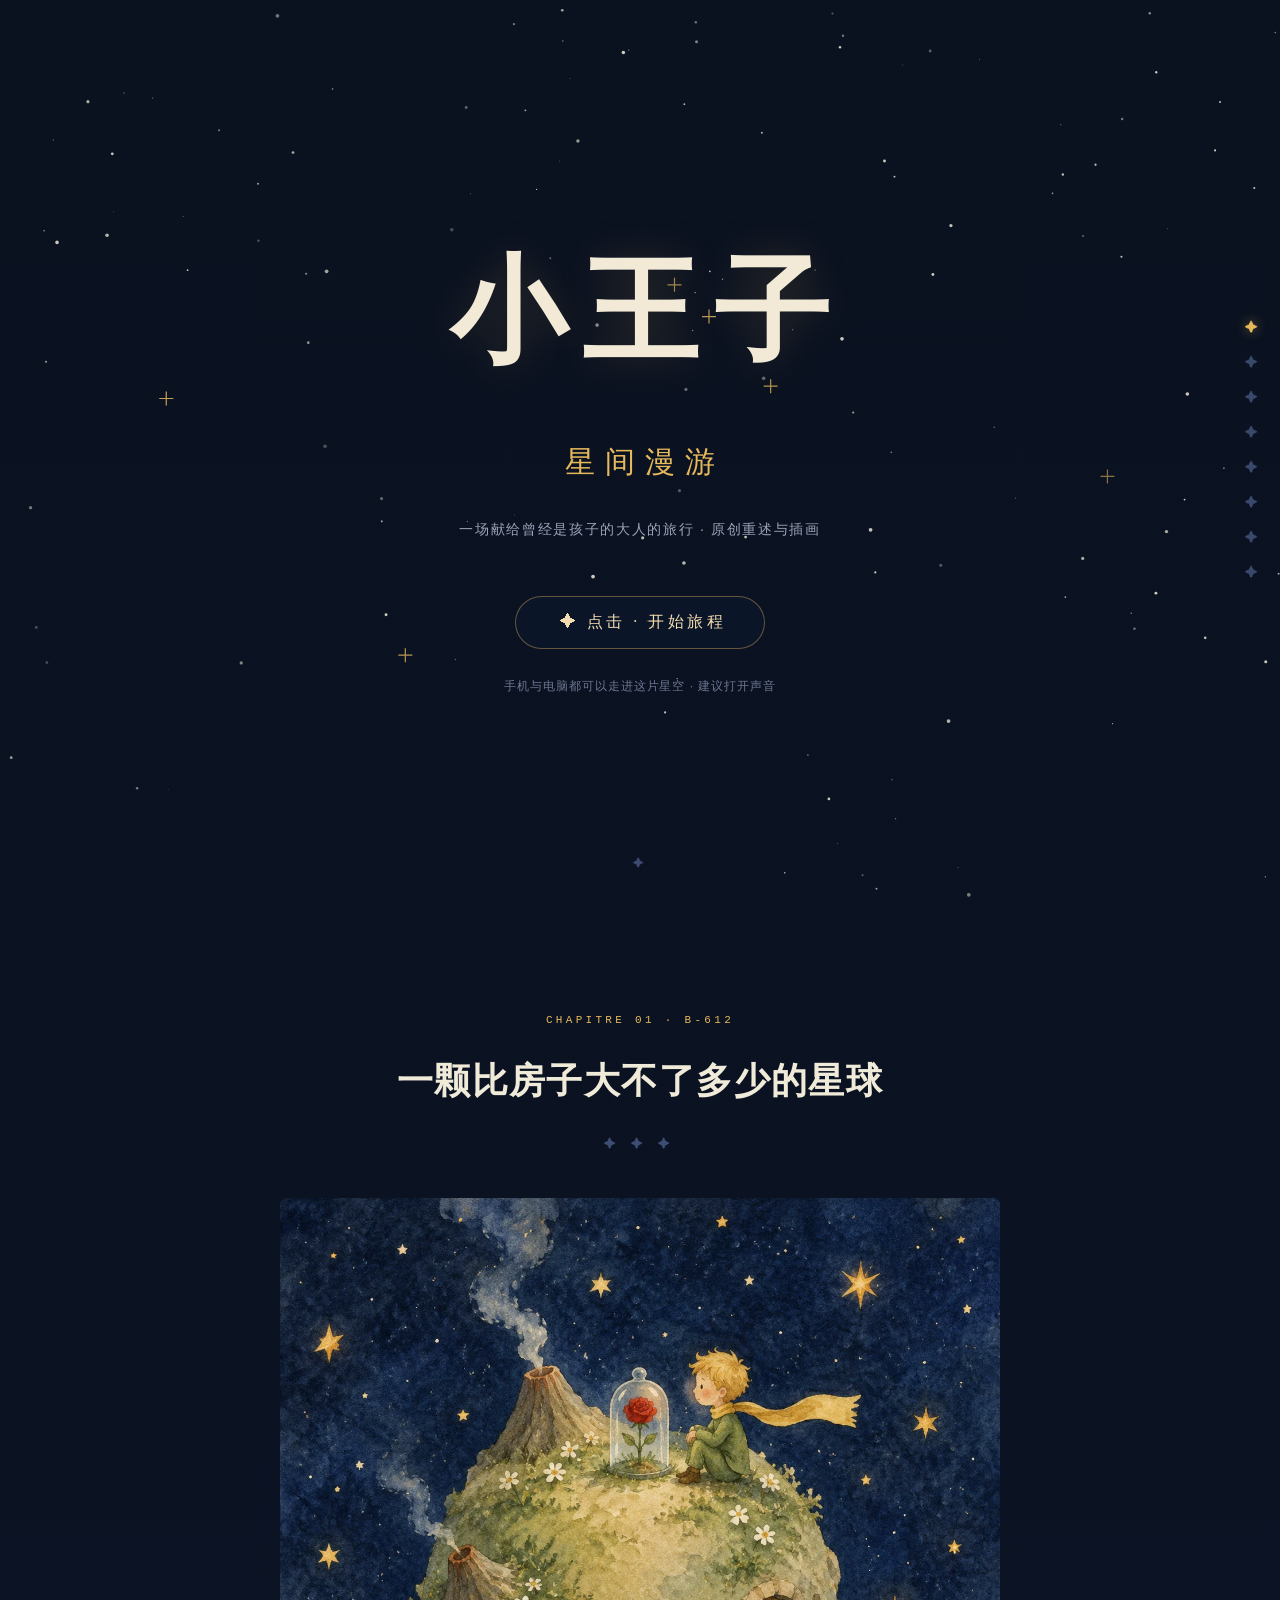
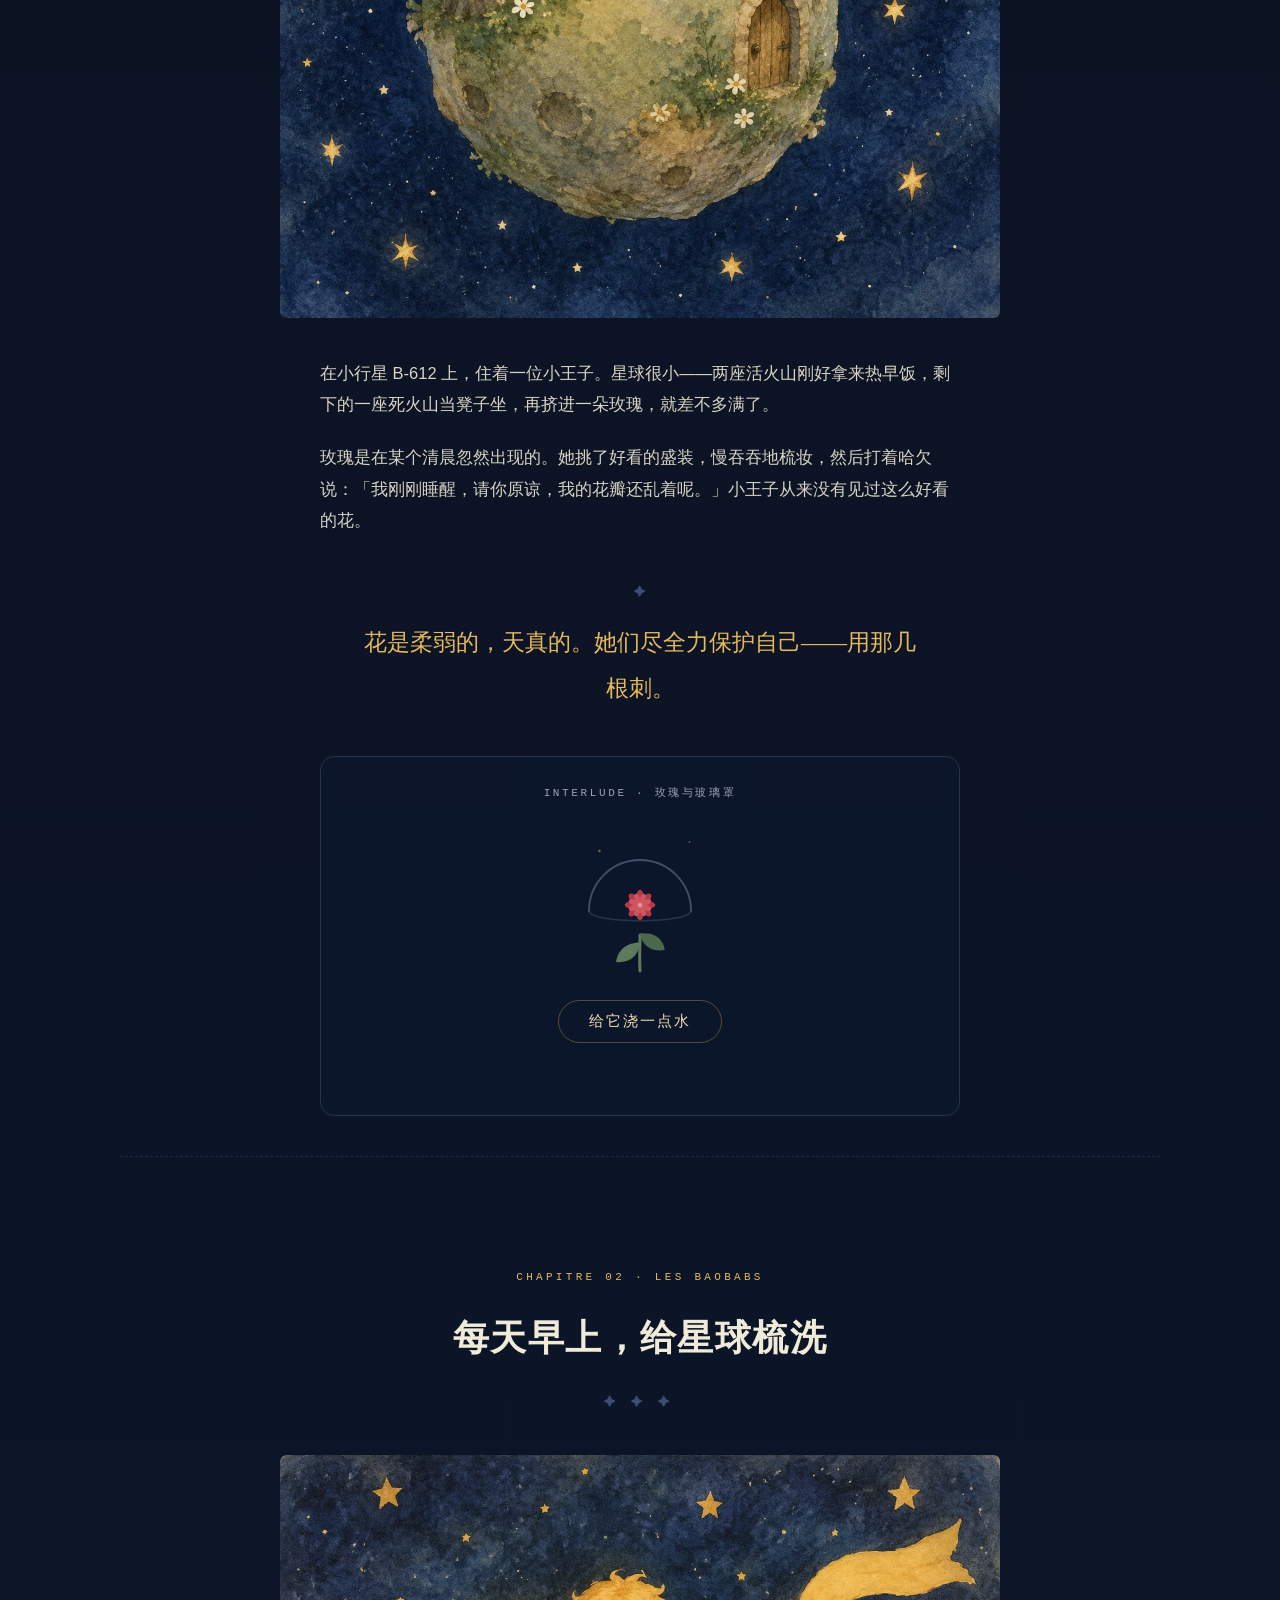
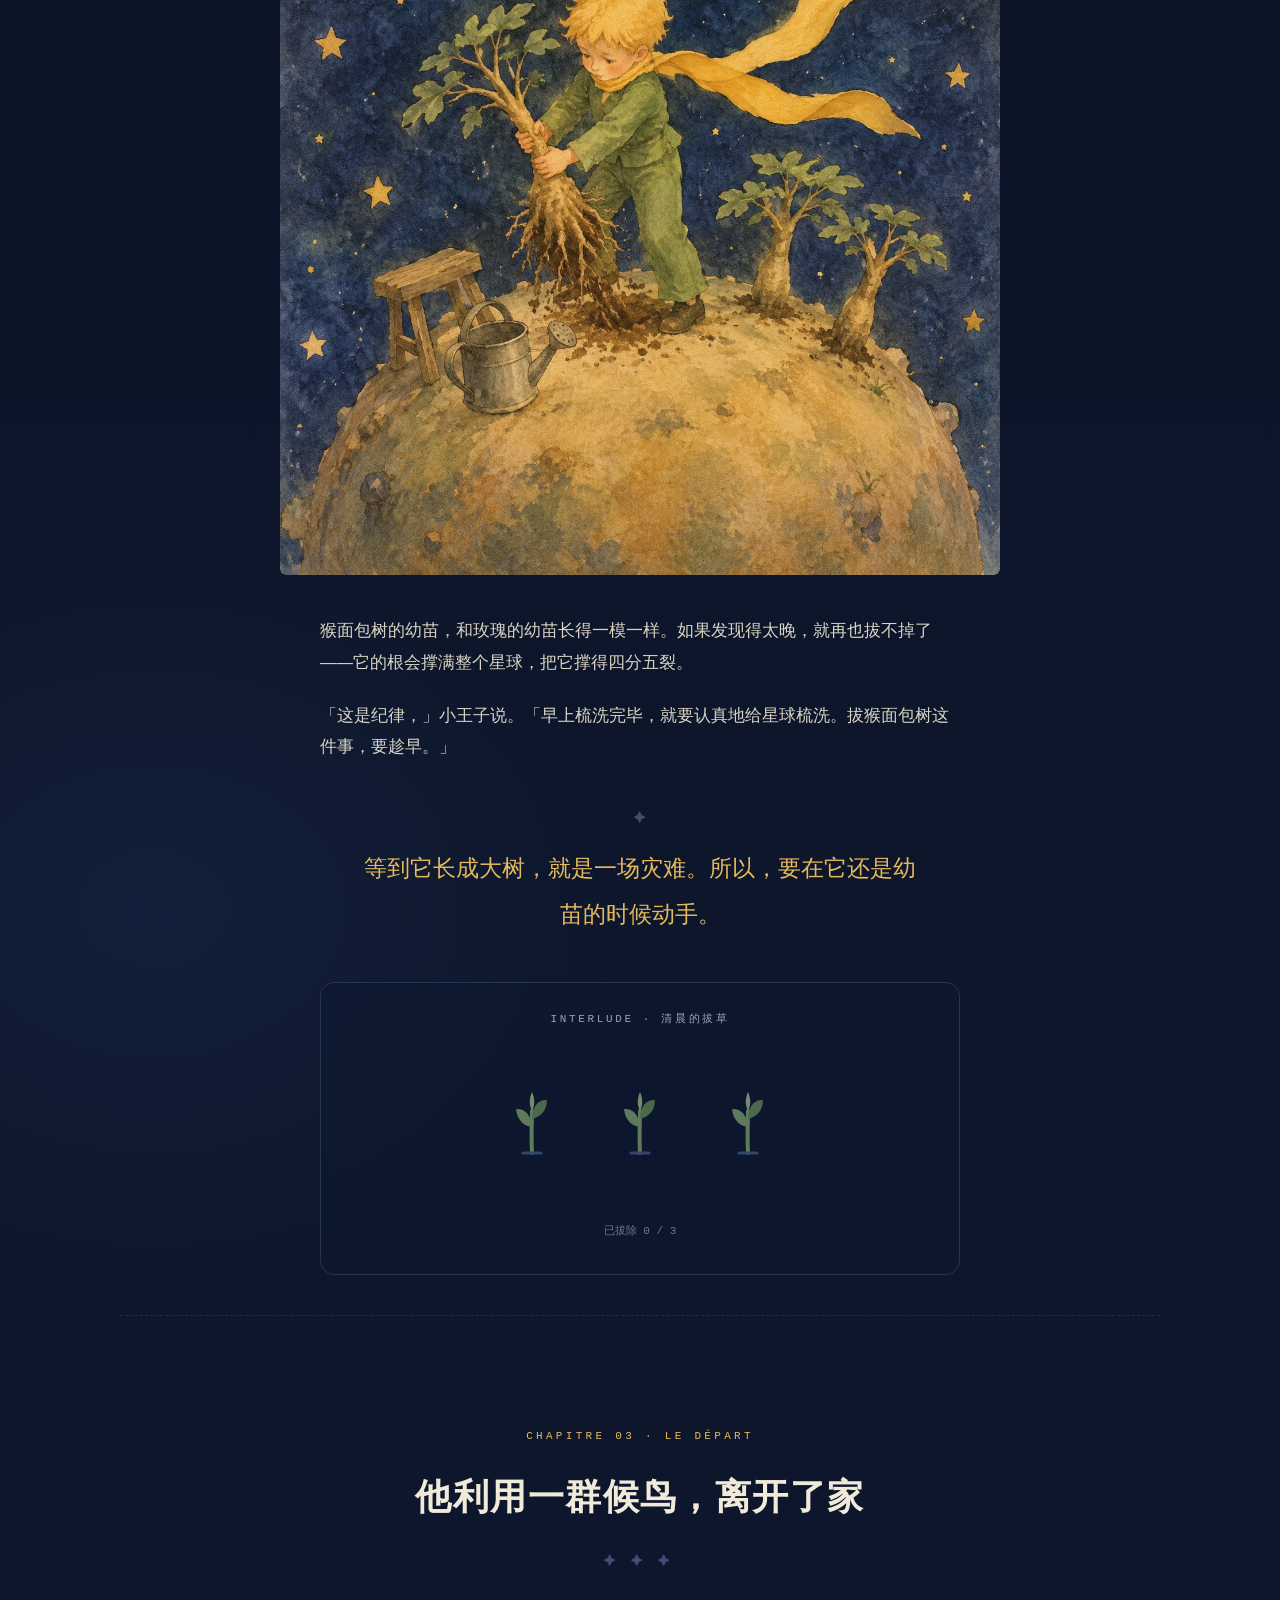
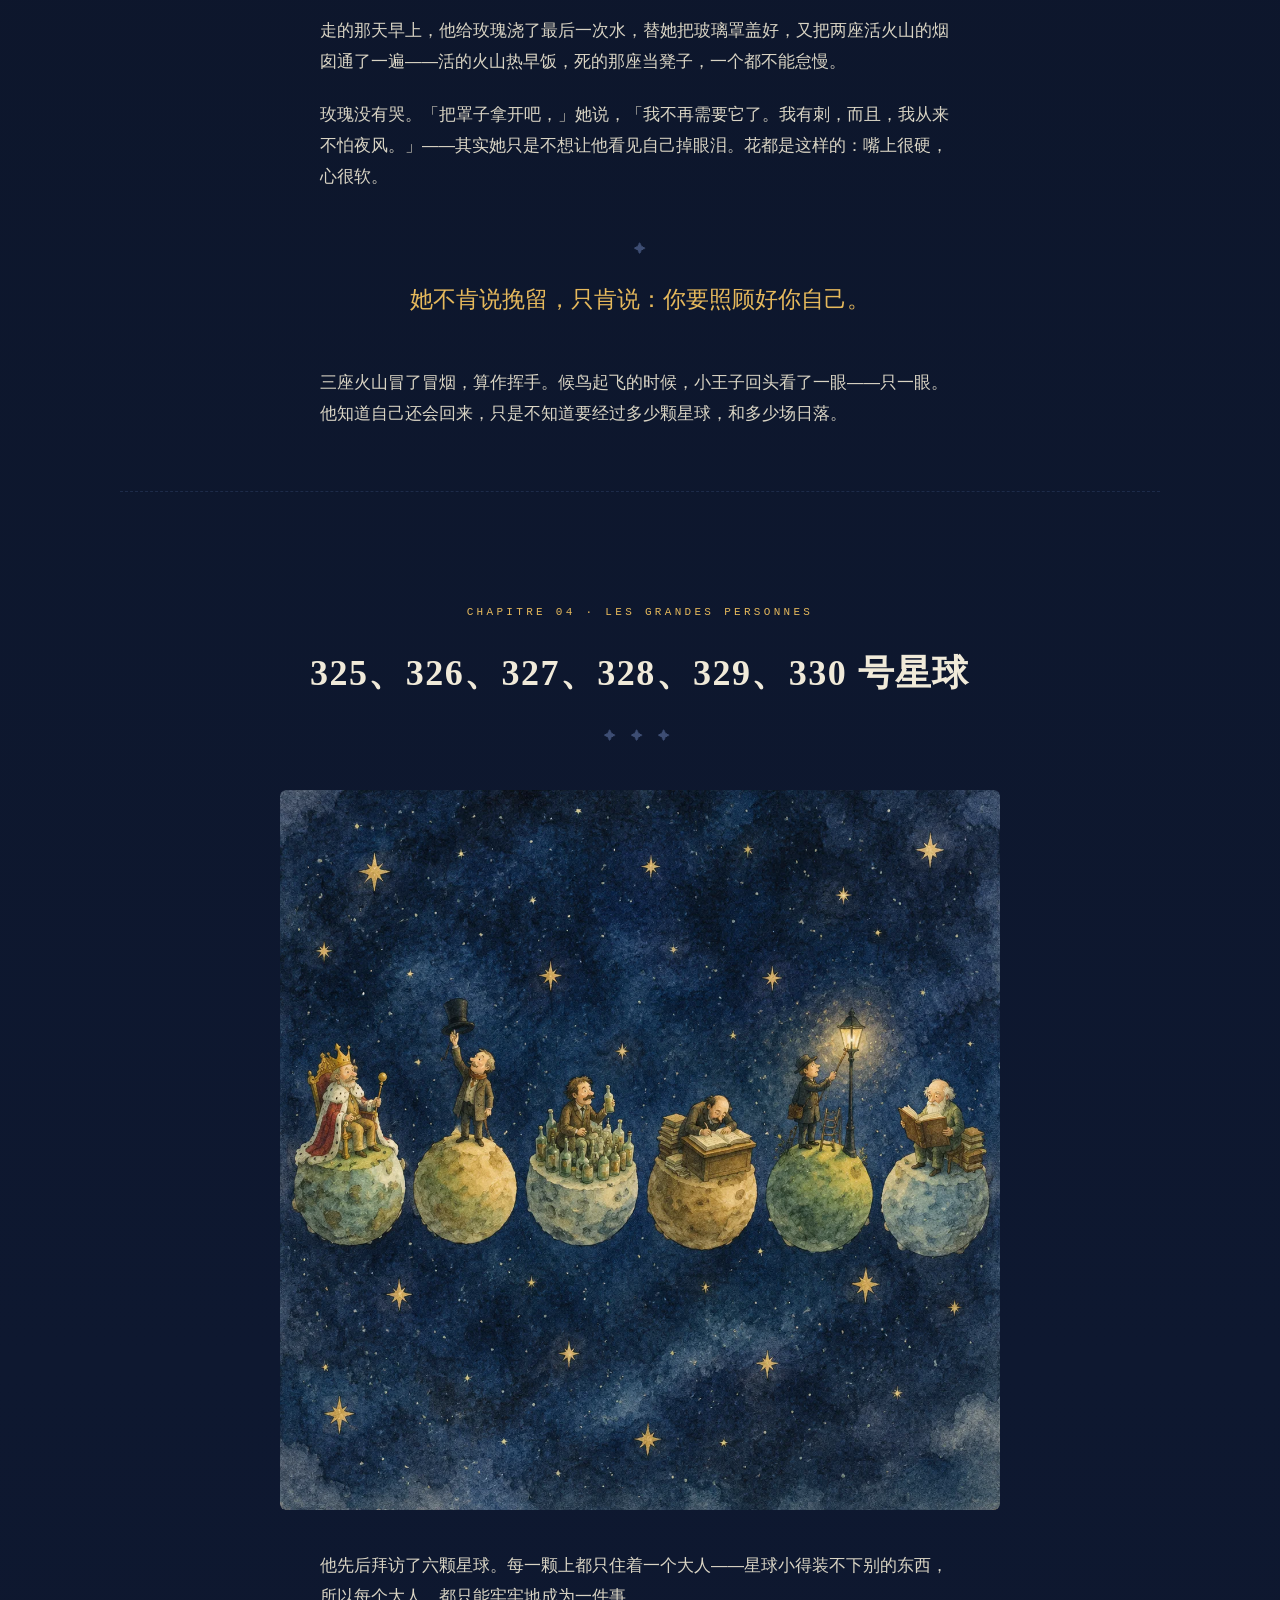
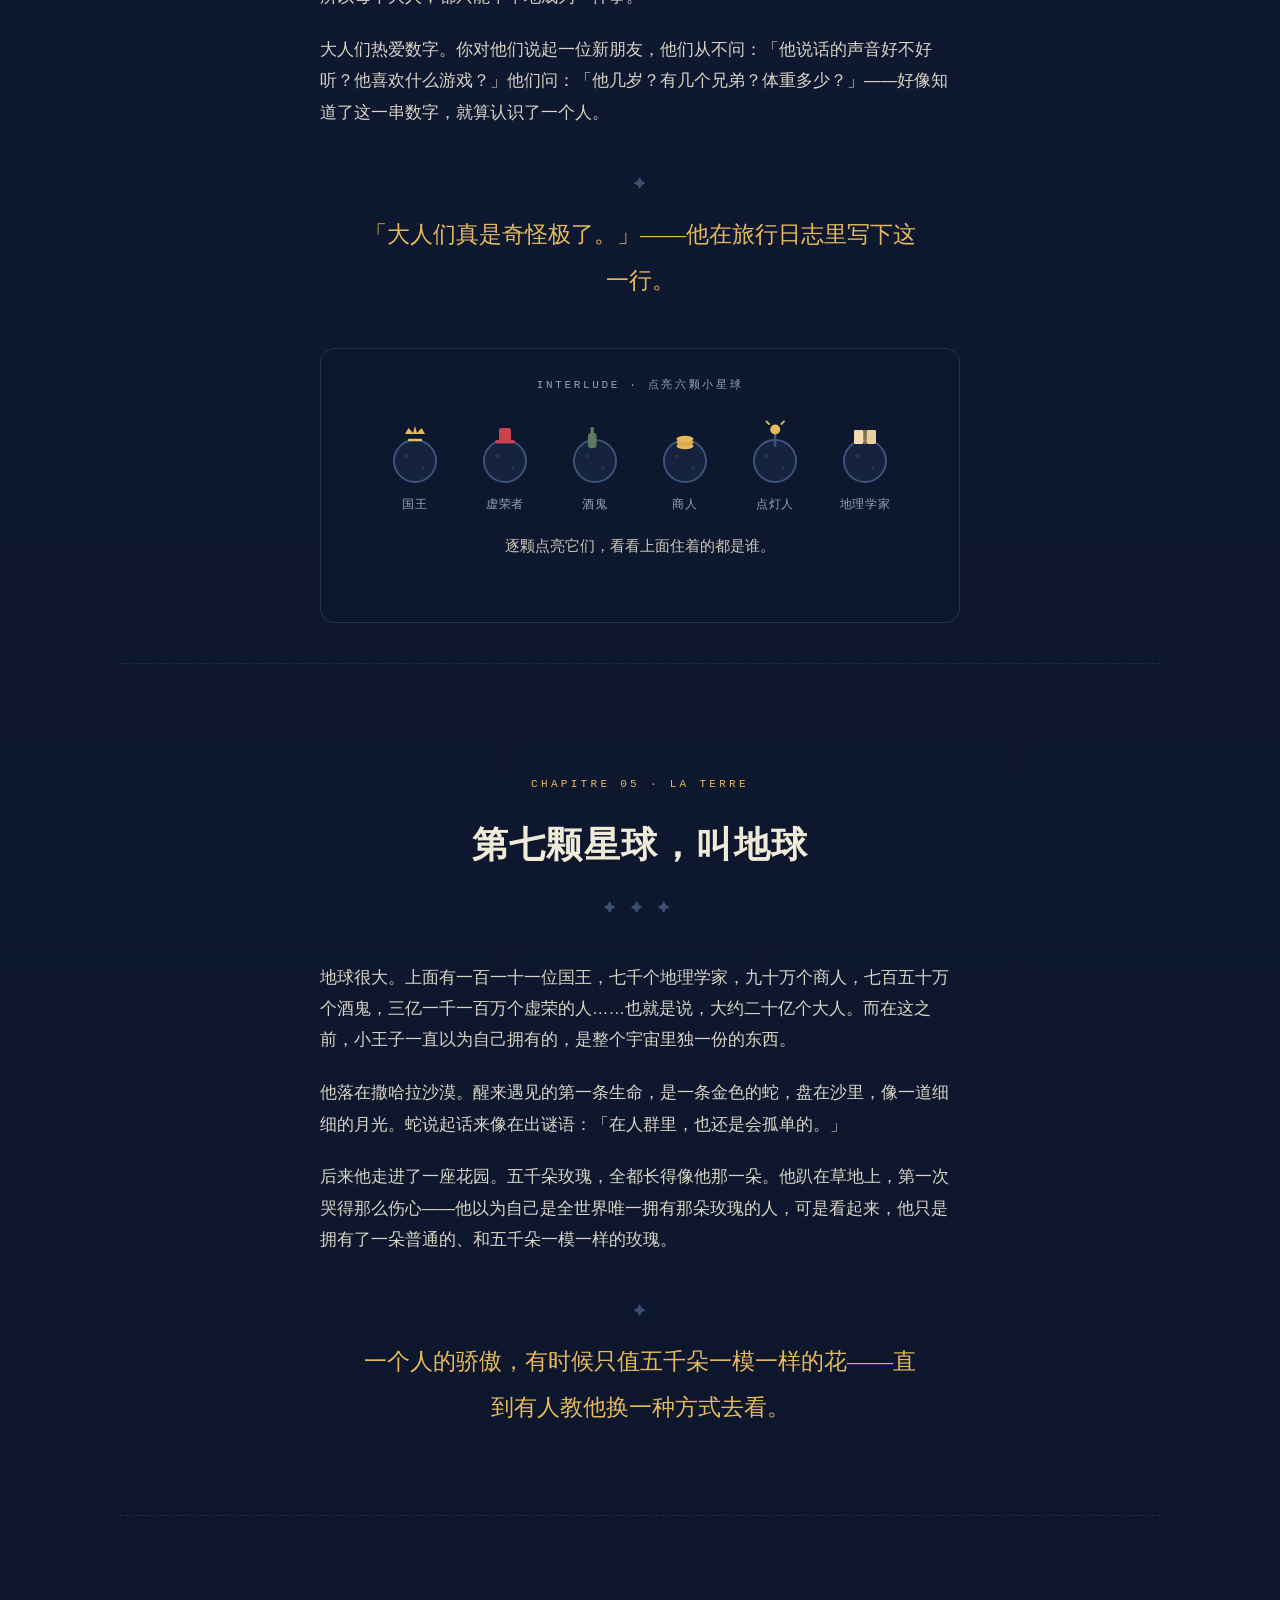
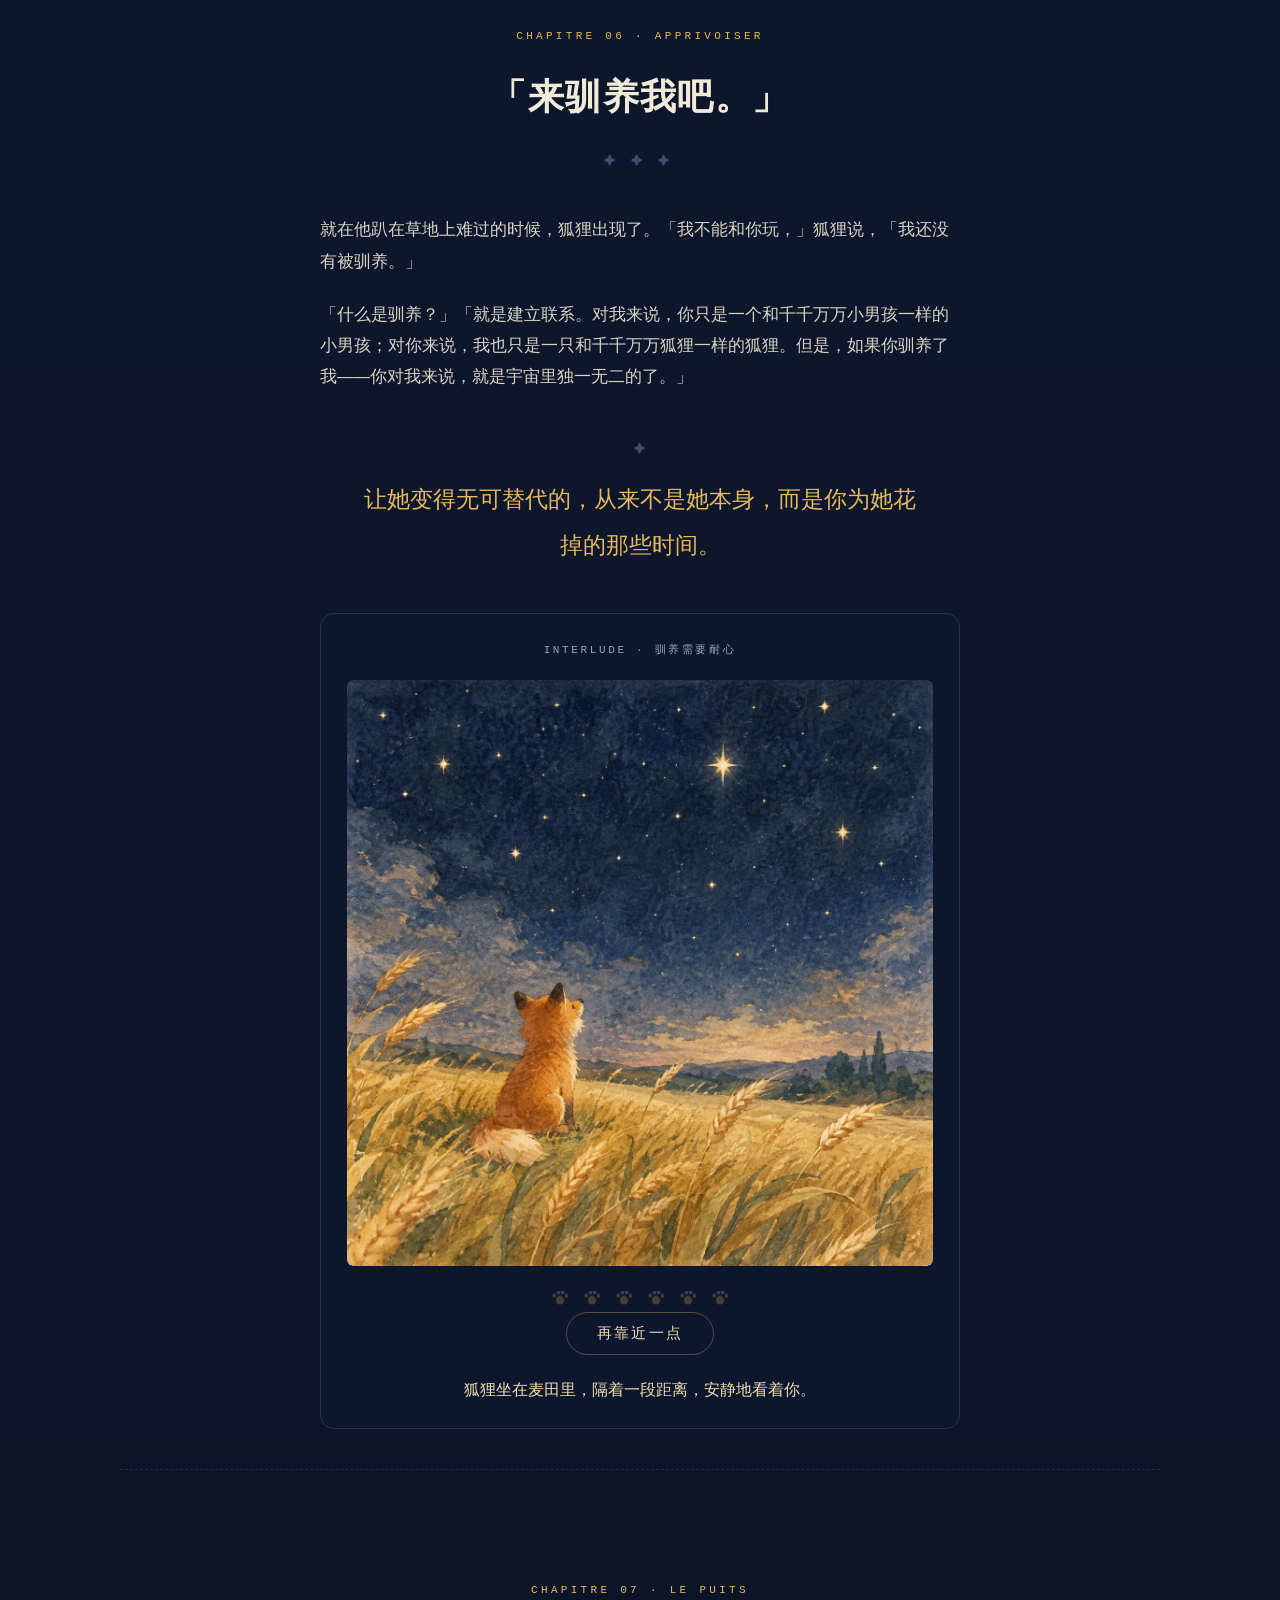
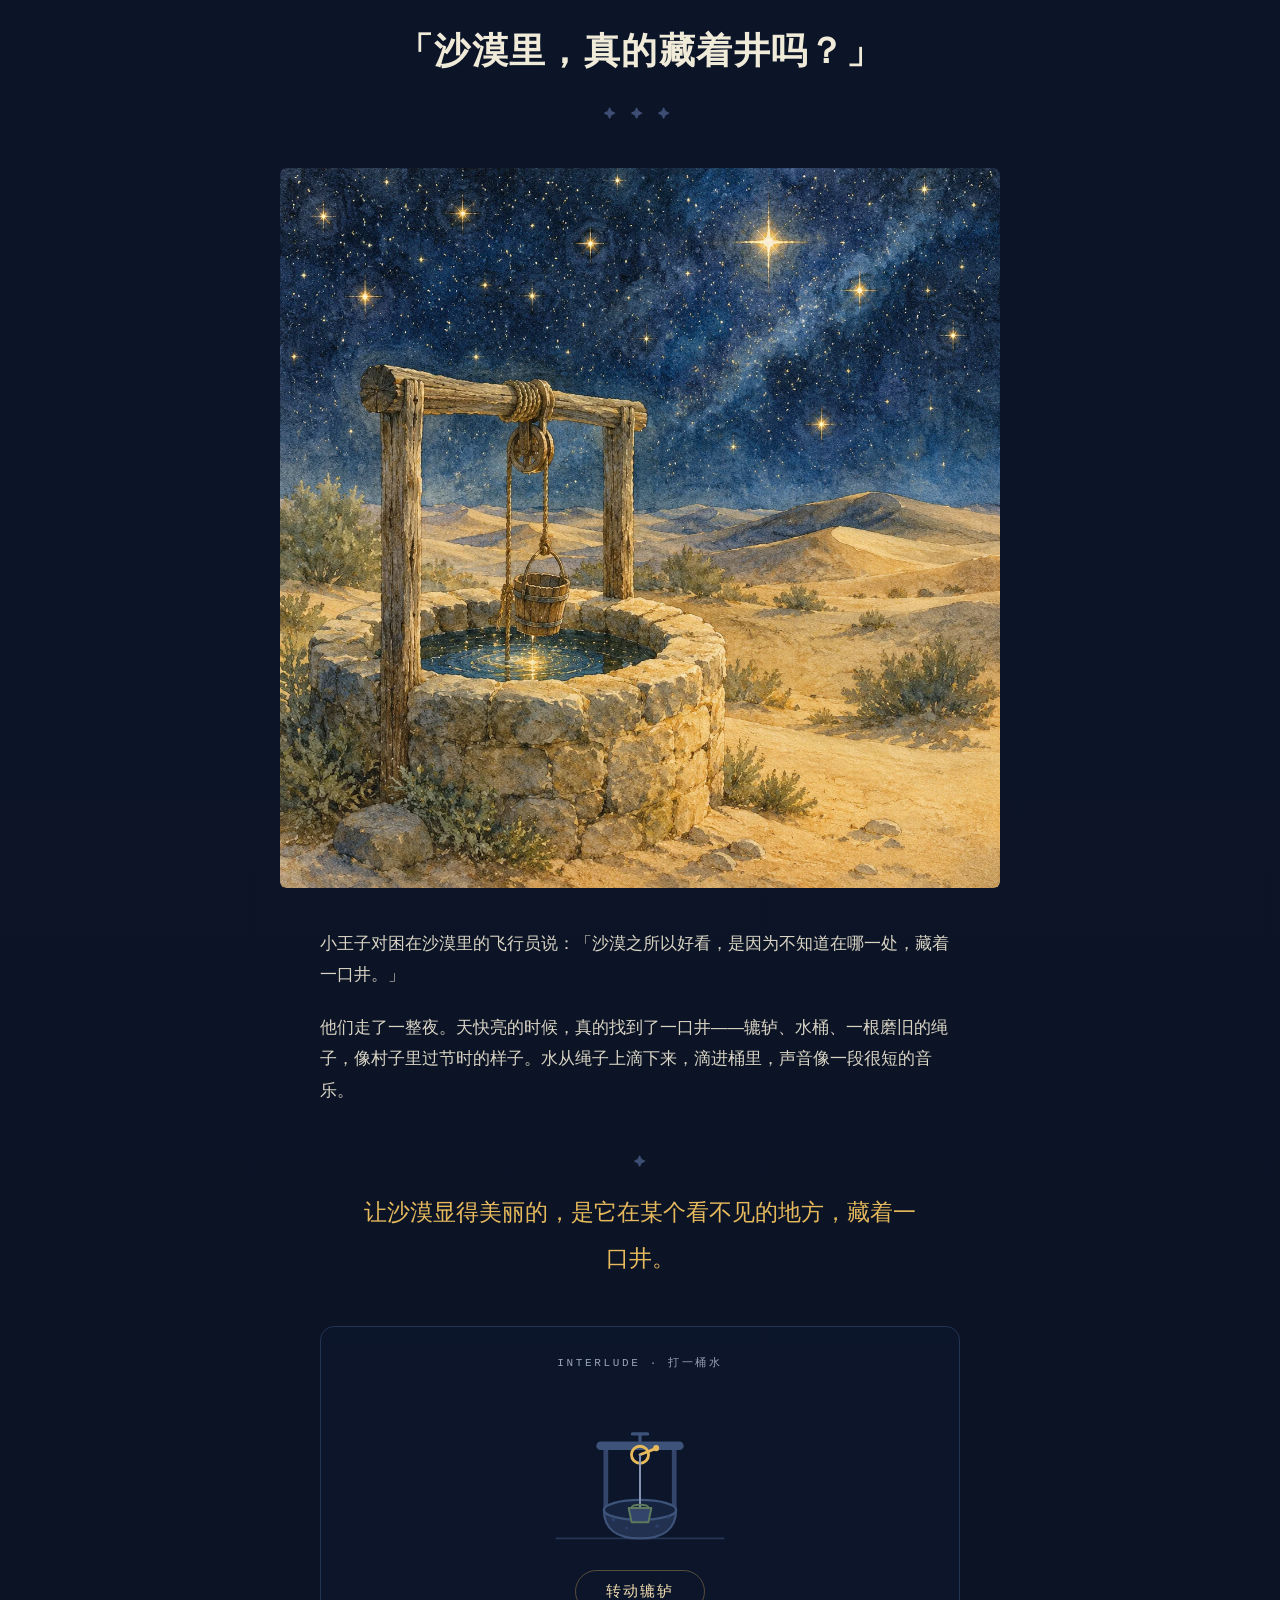
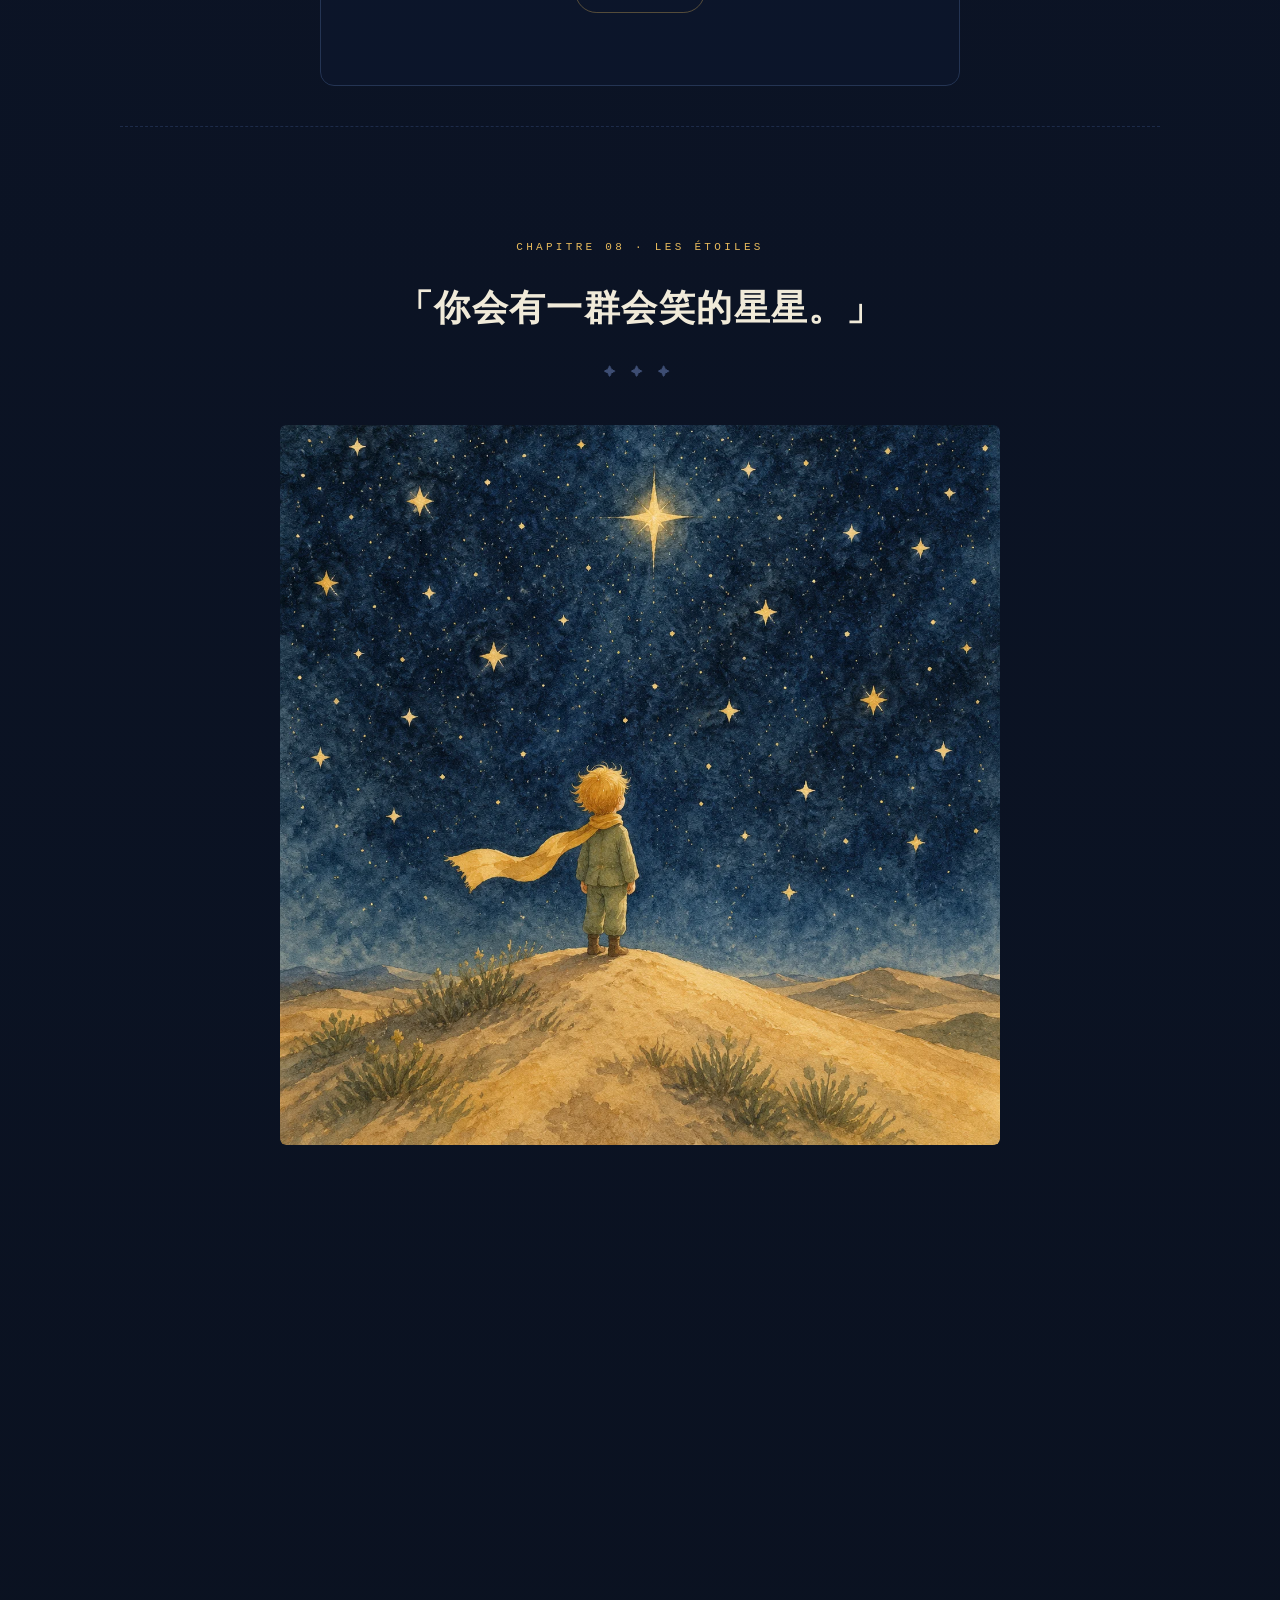
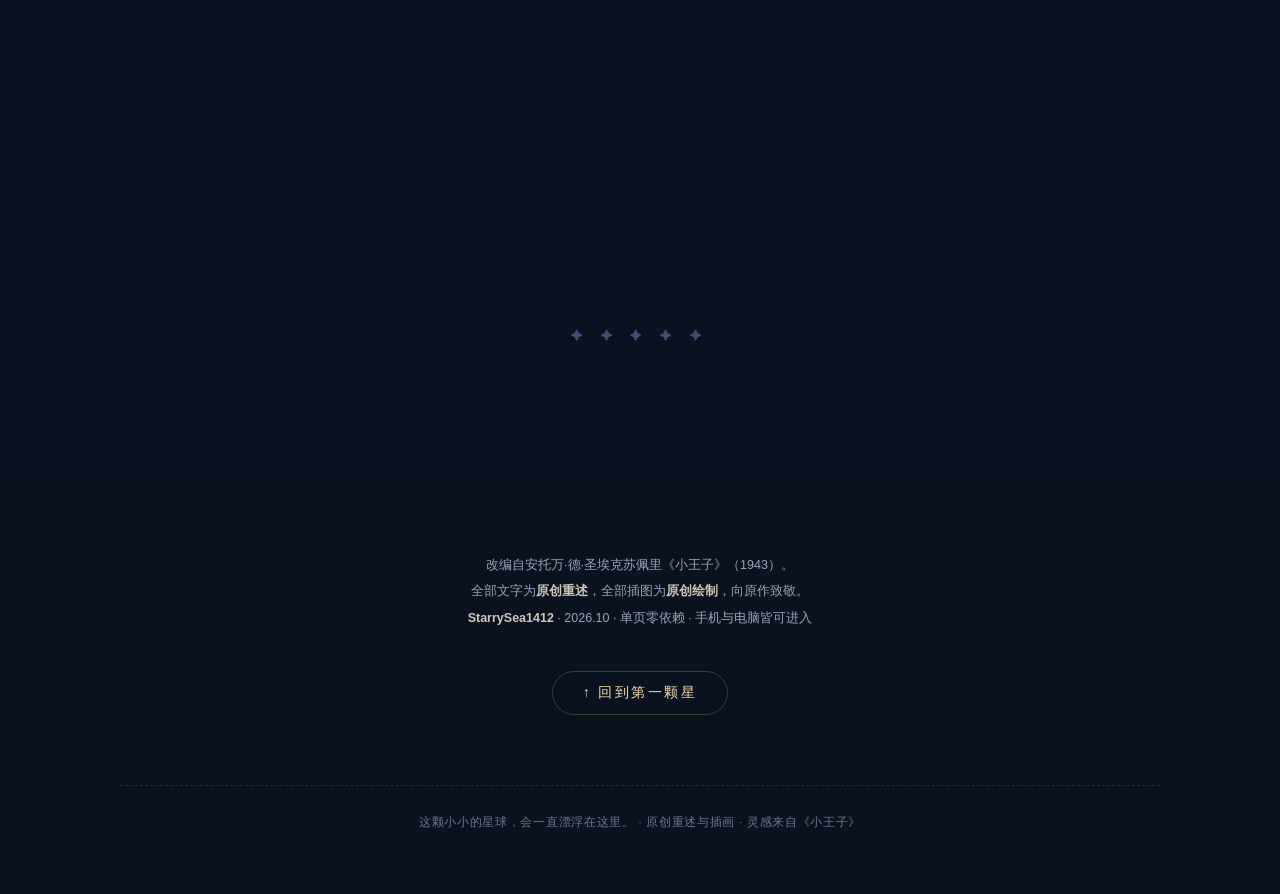
==== index.html @ c1a79f8e "Version-bust the two replaced illustrations so caches pick up the corrected Little Prince" ====
<!DOCTYPE html>
<html lang="zh-CN">
<head>
<meta charset="utf-8"/>
<meta name="viewport" content="width=device-width, initial-scale=1"/>
<meta name="color-scheme" content="dark"/>
<meta name="theme-color" content="#0a111f"/>
<meta name="description" content="小王子 · 星间漫游 —— 一场献给曾经是孩子的大人的旅行。原创中文重述与原创水彩插画，八章互动旅程，手机与电脑皆可进入。"/>
<meta property="og:title" content="小王子 · 星间漫游"/>
<meta property="og:description" content="一颗只比房子大一点的星球，上面住着一位小王子。八章互动旅程，献给曾经是孩子的大人。"/>
<meta property="og:type" content="website"/>
<title>小王子 · 星间漫游</title>
<link rel="icon" type="image/svg+xml" href="data:image/svg+xml,%3Csvg xmlns='http://www.w3.org/2000/svg' viewBox='0 0 24 24'%3E%3Crect width='24' height='24' rx='5' fill='%230a111f'/%3E%3Cpath d='M12 3l1.9 6.1L20 11l-6.1 1.9L12 19l-1.9-6.1L4 11l6.1-1.9z' fill='%23e6b95c'/%3E%3C/svg%3E"/>
<style>
:root{
  --bg0:#0a111f;--bg1:#0e1830;--bg2:#122040;
  --ink:#e9e4d6;--muted:#9aa3b8;--dim:#6d7691;
  --gold:#e6b95c;--gold-soft:#f3ddb0;--rose:#c8434e;--rose-soft:#e08a8f;
  --leaf:#5d7a5d;--line:#243453;
  --serif:"Songti SC","STSong","Noto Serif CJK SC","Source Han Serif SC",serif;
  --sans:-apple-system,"PingFang SC","Microsoft YaHei","Noto Sans CJK SC",sans-serif;
  --mono:ui-monospace,"SFMono-Regular",Consolas,monospace;
}
*{box-sizing:border-box}
html{scroll-behavior:smooth}
body{
  margin:0;color:var(--ink);font-family:var(--sans);line-height:1.9;
  background:radial-gradient(1200px 800px at 78% -10%,#1a2a4d 0%,transparent 60%),
             radial-gradient(900px 700px at 12% 30%,#131f3a 0%,transparent 55%),
             linear-gradient(180deg,var(--bg0) 0%,var(--bg1) 45%,var(--bg0) 100%);
  -webkit-font-smoothing:antialiased;overflow-x:hidden;
}
::selection{background:#2c3f6b}
#sky{position:fixed;inset:0;width:100%;height:100%;z-index:0;pointer-events:none}
main{position:relative;z-index:1}
/* rail */
.rail{position:fixed;right:18px;top:50%;transform:translateY(-50%);z-index:30;display:flex;flex-direction:column;gap:14px}
.rail button{background:none;border:0;padding:4px;cursor:pointer;font-size:13px;line-height:1;color:#39486b;transition:color .3s,transform .3s;font-family:var(--serif)}
.rail button:hover{transform:scale(1.3)}
.rail button.on{color:var(--gold);text-shadow:0 0 12px #e6b95c88}
@media (max-width:760px){.rail{right:8px;gap:10px}.rail button{font-size:11px}}
/* cover */
.cover{min-height:100vh;min-height:100svh;display:flex;flex-direction:column;align-items:center;justify-content:center;text-align:center;padding:40px 22px;position:relative}
.cover h1{font-family:var(--serif);font-weight:800;font-size:clamp(64px,12vw,116px);letter-spacing:.14em;margin:0 0 10px;color:#f2ead6;text-shadow:0 0 40px #e6b95c2e;text-indent:.14em}
.cover .sub{font-family:var(--serif);font-size:clamp(20px,3.4vw,30px);letter-spacing:.34em;color:var(--gold);margin:0 0 26px;text-indent:.34em}
.cover .tagline{color:var(--muted);font-size:14px;letter-spacing:.12em;margin:0 0 54px}
.cover .enter{
  font-family:var(--serif);font-size:16px;letter-spacing:.22em;color:var(--gold-soft);
  background:#0e18308c;border:1px solid #e6b95c66;border-radius:100px;padding:15px 38px 15px 44px;
  cursor:pointer;transition:background .35s,box-shadow .35s,transform .35s;
}
.cover .enter:hover{background:#e6b95c1f;box-shadow:0 0 34px #e6b95c33;transform:translateY(-2px)}
.cover .hint{margin:26px 0 0;color:var(--dim);font-size:12px;letter-spacing:.08em}
.cover .starline{position:absolute;left:50%;bottom:26px;transform:translateX(-50%);color:#3b4a6e;font-size:11px;letter-spacing:.3em;animation:sway 3.4s ease-in-out infinite}
@keyframes sway{0%,100%{opacity:.5;transform:translateX(-50%) translateY(0)}50%{opacity:1;transform:translateX(-50%) translateY(6px)}}
/* chapters */
.chapter{max-width:1040px;margin:0 auto;padding:110px 26px 40px;position:relative}
.chapter+.chapter{border-top:1px dashed #1d2b49}
.ch-head{text-align:center;margin-bottom:42px}
.ch-label{font-family:var(--mono);font-size:11px;letter-spacing:.3em;color:var(--gold);margin:0 0 16px}
.ch-head h2{font-family:var(--serif);font-weight:700;font-size:clamp(26px,4.2vw,36px);letter-spacing:.04em;margin:0;color:#f0ead9}
.ch-head .orn{display:block;margin:18px auto 0;color:#3d4d73;letter-spacing:.5em;font-size:12px}
.scene{max-width:720px;margin:0 auto 40px;position:relative}
.scene img{width:100%;display:block;border-radius:6px;
  -webkit-mask-image:radial-gradient(115% 115% at 50% 45%,#000 62%,transparent 98%);
  mask-image:radial-gradient(115% 115% at 50% 45%,#000 62%,transparent 98%);
  filter:saturate(.96)}
.card{max-width:640px;margin:0 auto;font-size:16.5px;color:#d9d4c4}
.card p{margin:0 0 1.3em}
.card strong{color:var(--gold-soft);font-weight:650}
.quote{font-family:var(--serif);font-size:clamp(19px,3vw,23px);line-height:2;color:var(--gold);text-align:center;margin:44px auto;max-width:560px}
.quote:before{content:"✦";display:block;color:#3d4d73;font-size:12px;margin-bottom:16px}
/* interactions */
.inter{margin:44px auto 0;max-width:640px;background:#0e183099;border:1px solid var(--line);border-radius:14px;padding:26px 26px 22px;text-align:center}
.inter .it-title{font-family:var(--mono);font-size:11px;letter-spacing:.24em;color:var(--muted);margin:0 0 20px}
.it-btn{
  font-family:var(--serif);font-size:14.5px;letter-spacing:.14em;color:var(--gold-soft);
  background:none;border:1px solid #e6b95c55;border-radius:100px;padding:11px 30px;cursor:pointer;
  transition:background .3s,box-shadow .3s;
}
.it-btn:hover{background:#e6b95c17;box-shadow:0 0 22px #e6b95c26}
.it-btn:disabled{opacity:.45;cursor:default;box-shadow:none}
.it-line{margin:20px 0 0;font-family:var(--serif);font-size:16px;color:var(--gold-soft);min-height:1.9em;opacity:0;transform:translateY(6px);transition:opacity .8s,transform .8s}
.it-line.show{opacity:1;transform:none}
.it-count{font-family:var(--mono);font-size:11px;color:var(--dim);margin-top:10px}
/* rose */
.rose-wrap{width:150px;margin:0 auto 8px}
.rose-wrap svg{width:100%;height:auto;overflow:visible}
#petalsGroup{transform:scale(.34);transform-origin:100px 108px;transition:transform 1.5s cubic-bezier(.2,.85,.3,1)}
.rose-wrap.bloomed #petalsGroup{transform:scale(1)}
.rose-wrap.bloomed{filter:drop-shadow(0 0 16px #c8434e55)}
/* baobab */
.sapling-row{display:flex;justify-content:center;gap:34px;flex-wrap:wrap;min-height:110px;align-items:flex-end}
.sapling{background:none;border:0;padding:0;cursor:pointer;transition:transform .5s,opacity .6s}
.sapling svg{width:74px;height:96px;overflow:visible}
.sapling:hover{transform:translateY(-4px)}
.sapling.gone{transform:translateY(-46px) rotate(14deg) scale(.7);opacity:0;pointer-events:none}
/* mini planets */
.mini-row{display:flex;justify-content:center;gap:16px;flex-wrap:wrap}
.mini{background:none;border:0;padding:0;cursor:pointer;text-align:center;transition:transform .3s}
.mini svg{width:74px;height:74px;display:block;overflow:visible}
.mini span{display:block;margin-top:6px;font-size:12px;color:var(--muted);letter-spacing:.06em}
.mini:hover{transform:translateY(-4px)}
.mini.on span{color:var(--gold)}
.mini.on svg circle:first-of-type{stroke:var(--gold)}
.mini-cap{margin:20px auto 0;max-width:520px;min-height:4.6em;font-size:14.5px;color:#cfc9b8;line-height:1.9}
.mini-cap b{color:var(--gold-soft);font-weight:600}
/* fox */
.fox-steps{display:flex;justify-content:center;gap:10px;margin:0 0 4px}
.paw{width:22px;height:22px;opacity:.25;transition:opacity .5s,transform .5s}
.paw.on{opacity:1;transform:scale(1.12)}
.fox-scene{transition:transform 1.2s cubic-bezier(.2,.8,.3,1);transform-origin:50% 70%}
/* well */
.well-wrap{width:190px;margin:0 auto 6px}
.well-wrap svg{width:100%;height:auto;overflow:visible}
#bucketG{transition:transform 1.4s cubic-bezier(.3,.8,.3,1)}
.well-wrap.drawn #bucketG{transform:translateY(-52px)}
.well-wrap.drawn #crank{transform:rotate(720deg)}
#crank{transform-origin:100px 64px;transition:transform 1.4s cubic-bezier(.3,.8,.3,1)}
.water{opacity:0;transition:opacity .8s .5s}
.well-wrap.drawn .water{opacity:1}
/* stars */
.star-row{display:flex;justify-content:center;gap:22px;flex-wrap:wrap;margin:0 0 6px}
.star{background:none;border:0;padding:0;cursor:pointer;font-size:30px;color:#3d4d73;line-height:1;transition:color .5s,text-shadow .5s,transform .3s;font-family:var(--serif)}
.star:hover{transform:scale(1.25)}
.star.lit{color:var(--gold);text-shadow:0 0 18px #e6b95ccc;animation:pop .6s ease}
@keyframes pop{0%{transform:scale(.6)}55%{transform:scale(1.5)}100%{transform:scale(1)}}
/* final */
.final{max-width:720px;margin:0 auto;padding:120px 26px 70px;text-align:center}
.final .sig{color:#3d4d73;letter-spacing:.6em;font-size:12px;margin:0 0 40px}
.final .last{font-family:var(--serif);font-size:clamp(22px,4vw,30px);color:var(--gold);line-height:2;margin:0 0 44px}
.final .cred{color:var(--muted);font-size:12.5px;line-height:2.1}
.final .cred b{color:#cfc9b8;font-weight:600}
.totop{margin-top:40px;font-family:var(--serif);font-size:14px;letter-spacing:.18em;color:var(--gold-soft);background:none;border:1px solid #e6b95c44;border-radius:100px;padding:12px 30px;cursor:pointer;transition:background .3s}
.totop:hover{background:#e6b95c17}
footer{max-width:1040px;margin:0 auto;padding:26px 26px 60px;color:var(--dim);font-size:11.5px;text-align:center;letter-spacing:.06em;border-top:1px dashed #1d2b49}
/* reveal */
.fx{opacity:0;transform:translateY(20px)}
.ch-head.fx,.scene.fx,.card.fx,.inter.fx,.quote.fx,.final .last.fx{transition:opacity .9s ease,transform 1s cubic-bezier(.2,.8,.3,1)}
.fx-in{opacity:1;transform:none}
@media (prefers-reduced-motion: reduce){
  .fx{opacity:1;transform:none;transition:none}
  .cover .starline{animation:none}
  html{scroll-behavior:auto}
}
</style>
</head>
<body>
<canvas id="sky" aria-hidden="true"></canvas>
<nav class="rail" id="rail" aria-label="章节导航"></nav>
<main>

<section class="cover" id="cover">
  <h1>小王子</h1>
  <p class="sub">星间漫游</p>
  <p class="tagline">一场献给曾经是孩子的大人的旅行 · 原创重述与插画</p>
  <button class="enter" id="enterBtn" type="button">✦ 点击 · 开始旅程</button>
  <p class="hint">手机与电脑都可以走进这片星空 · 建议打开声音</p>
  <div class="starline">✦</div>
</section>

<section class="chapter" id="ch1" data-name="B-612">
  <div class="ch-head">
    <p class="ch-label">CHAPITRE 01 · B-612</p>
    <h2>一颗比房子大不了多少的星球</h2>
    <span class="orn">✦ ✦ ✦</span>
  </div>
  <figure class="scene"><img src="assets/fig-planet.webp?v=2" alt="水彩画：漂浮在星空中的小小星球，小王子坐在玻璃罩的红玫瑰旁" loading="lazy"/></figure>
  <div class="card">
    <p>在小行星 B-612 上，住着一位小王子。星球很小——两座活火山刚好拿来热早饭，剩下的一座死火山当凳子坐，再挤进一朵玫瑰，就差不多满了。</p>
    <p>玫瑰是在某个清晨忽然出现的。她挑了好看的盛装，慢吞吞地梳妆，然后打着哈欠说：「我刚刚睡醒，请你原谅，我的花瓣还乱着呢。」小王子从来没有见过这么好看的花。</p>
  </div>
  <p class="quote">花是柔弱的，天真的。她们尽全力保护自己——用那几根刺。</p>
  <div class="inter">
    <p class="it-title">INTERLUDE · 玫瑰与玻璃罩</p>
    <div class="rose-wrap" id="roseWrap">
      <svg viewBox="0 0 200 210" fill="none" aria-hidden="true">
        <path d="M100 196 C 99 175 100 168 100 148" stroke="#5d7a5d" stroke-width="4" stroke-linecap="round"/>
        <path d="M100 158 c-20 0 -30 12 -32 26 18 2 30 -8 32 -26z" fill="#5d7a5d"/>
        <path d="M100 146 c20 -2 31 8 33 22 -17 3 -30 -5 -33 -22z" fill="#4c684c"/>
        <g id="petalsGroup">
          <g fill="#b23a47">
            <ellipse cx="100" cy="74" rx="14" ry="26"/>
            <ellipse cx="100" cy="74" rx="14" ry="26" transform="rotate(45 100 108)"/>
            <ellipse cx="100" cy="74" rx="14" ry="26" transform="rotate(90 100 108)"/>
            <ellipse cx="100" cy="74" rx="14" ry="26" transform="rotate(135 100 108)"/>
            <ellipse cx="100" cy="74" rx="14" ry="26" transform="rotate(180 100 108)"/>
            <ellipse cx="100" cy="74" rx="14" ry="26" transform="rotate(225 100 108)"/>
            <ellipse cx="100" cy="74" rx="14" ry="26" transform="rotate(270 100 108)"/>
            <ellipse cx="100" cy="74" rx="14" ry="26" transform="rotate(315 100 108)"/>
          </g>
          <g fill="#cf5560">
            <ellipse cx="100" cy="80" rx="10.5" ry="19" transform="rotate(22 100 108)"/>
            <ellipse cx="100" cy="80" rx="10.5" ry="19" transform="rotate(67 100 108)"/>
            <ellipse cx="100" cy="80" rx="10.5" ry="19" transform="rotate(112 100 108)"/>
            <ellipse cx="100" cy="80" rx="10.5" ry="19" transform="rotate(157 100 108)"/>
            <ellipse cx="100" cy="80" rx="10.5" ry="19" transform="rotate(202 100 108)"/>
            <ellipse cx="100" cy="80" rx="10.5" ry="19" transform="rotate(247 100 108)"/>
            <ellipse cx="100" cy="80" rx="10.5" ry="19" transform="rotate(292 100 108)"/>
            <ellipse cx="100" cy="80" rx="10.5" ry="19" transform="rotate(337 100 108)"/>
          </g>
          <circle cx="100" cy="108" r="10" fill="#e08a8f"/>
          <path d="M96 108a4.5 4.5 0 0 1 8 0" stroke="#f3ddb0" stroke-width="1.8" fill="none" stroke-linecap="round"/>
        </g>
        <path d="M32 116 a68 68 0 0 1 136 0" stroke="#aebfe055" stroke-width="2.5" stroke-linecap="round"/>
        <path d="M32 116 c0 7.6 30.4 13 68 13 s68 -5.4 68 -13" stroke="#aebfe02e" stroke-width="2"/>
        <circle cx="46" cy="36" r="1.6" fill="#e6b95c88"/>
        <circle cx="166" cy="24" r="1.2" fill="#e6b95c66"/>
      </svg>
    </div>
    <button class="it-btn" id="roseBtn" type="button">给它浇一点水</button>
    <p class="it-line" id="roseLine">她抖了抖刺，轻声说：「你看，我可是和小王子一起看过日落的玫瑰。」</p>
  </div>
</section>

<section class="chapter" id="ch2" data-name="猴面包树">
  <div class="ch-head">
    <p class="ch-label">CHAPITRE 02 · LES BAOBABS</p>
    <h2>每天早上，给星球梳洗</h2>
    <span class="orn">✦ ✦ ✦</span>
  </div>
  <figure class="scene"><img src="assets/fig-baobab.webp?v=2" alt="水彩画：金发绿衣的小王子从小小星球的土壤里拔除猴面包树幼苗" loading="lazy"/></figure>
  <div class="card">
    <p>猴面包树的幼苗，和玫瑰的幼苗长得一模一样。如果发现得太晚，就再也拔不掉了——它的根会撑满整个星球，把它撑得四分五裂。</p>
    <p>「这是纪律，」小王子说。「早上梳洗完毕，就要认真地给星球梳洗。拔猴面包树这件事，要趁早。」</p>
  </div>
  <p class="quote">等到它长成大树，就是一场灾难。所以，要在它还是幼苗的时候动手。</p>
  <div class="inter">
    <p class="it-title">INTERLUDE · 清晨的拔草</p>
    <div class="sapling-row" id="saplingRow"></div>
    <p class="it-line" id="baobabLine">星球轻了一点，也安全了一点。小王子拍了拍手上的土，去看他的玫瑰。</p>
    <p class="it-count" id="baobabCount">已拔除 0 / 3</p>
  </div>
</section>

<section class="chapter" id="ch3" data-name="出发">
  <div class="ch-head">
    <p class="ch-label">CHAPITRE 03 · LE DÉPART</p>
    <h2>他利用一群候鸟，离开了家</h2>
    <span class="orn">✦ ✦ ✦</span>
  </div>
  <div class="card">
    <p>走的那天早上，他给玫瑰浇了最后一次水，替她把玻璃罩盖好，又把两座活火山的烟囱通了一遍——活的火山热早饭，死的那座当凳子，一个都不能怠慢。</p>
    <p>玫瑰没有哭。「把罩子拿开吧，」她说，「我不再需要它了。我有刺，而且，我从来不怕夜风。」——其实她只是不想让他看见自己掉眼泪。花都是这样的：嘴上很硬，心很软。</p>
  </div>
  <p class="quote">她不肯说挽留，只肯说：你要照顾好你自己。</p>
  <div class="card">
    <p>三座火山冒了冒烟，算作挥手。候鸟起飞的时候，小王子回头看了一眼——只一眼。他知道自己还会回来，只是不知道要经过多少颗星球，和多少场日落。</p>
  </div>
</section>

<section class="chapter" id="ch4" data-name="大人的星球">
  <div class="ch-head">
    <p class="ch-label">CHAPITRE 04 · LES GRANDES PERSONNES</p>
    <h2>325、326、327、328、329、330 号星球</h2>
    <span class="orn">✦ ✦ ✦</span>
  </div>
  <figure class="scene"><img src="assets/fig-adults.webp" alt="水彩画：六颗漂浮的小星球，每颗上住着一个大人" loading="lazy"/></figure>
  <div class="card">
    <p>他先后拜访了六颗星球。每一颗上都只住着一个大人——星球小得装不下别的东西，所以每个大人，都只能牢牢地成为一件事。</p>
    <p>大人们热爱数字。你对他们说起一位新朋友，他们从不问：「他说话的声音好不好听？他喜欢什么游戏？」他们问：「他几岁？有几个兄弟？体重多少？」——好像知道了这一串数字，就算认识了一个人。</p>
  </div>
  <p class="quote">「大人们真是奇怪极了。」——他在旅行日志里写下这一行。</p>
  <div class="inter">
    <p class="it-title">INTERLUDE · 点亮六颗小星球</p>
    <div class="mini-row" id="miniRow"></div>
    <div class="mini-cap" id="miniCap">逐颗点亮它们，看看上面住着的都是谁。</div>
  </div>
</section>

<section class="chapter" id="ch5" data-name="地球">
  <div class="ch-head">
    <p class="ch-label">CHAPITRE 05 · LA TERRE</p>
    <h2>第七颗星球，叫地球</h2>
    <span class="orn">✦ ✦ ✦</span>
  </div>
  <div class="card">
    <p>地球很大。上面有一百一十一位国王，七千个地理学家，九十万个商人，七百五十万个酒鬼，三亿一千一百万个虚荣的人……也就是说，大约二十亿个大人。而在这之前，小王子一直以为自己拥有的，是整个宇宙里独一份的东西。</p>
    <p>他落在撒哈拉沙漠。醒来遇见的第一条生命，是一条金色的蛇，盘在沙里，像一道细细的月光。蛇说起话来像在出谜语：「在人群里，也还是会孤单的。」</p>
    <p>后来他走进了一座花园。五千朵玫瑰，全都长得像他那一朵。他趴在草地上，第一次哭得那么伤心——他以为自己是全世界唯一拥有那朵玫瑰的人，可是看起来，他只是拥有了一朵普通的、和五千朵一模一样的玫瑰。</p>
  </div>
  <p class="quote">一个人的骄傲，有时候只值五千朵一模一样的花——直到有人教他换一种方式去看。</p>
</section>

<section class="chapter" id="ch6" data-name="驯养">
  <div class="ch-head">
    <p class="ch-label">CHAPITRE 06 · APPRIVOISER</p>
    <h2>「来驯养我吧。」</h2>
    <span class="orn">✦ ✦ ✦</span>
  </div>
  <div class="card">
    <p>就在他趴在草地上难过的时候，狐狸出现了。「我不能和你玩，」狐狸说，「我还没有被驯养。」</p>
    <p>「什么是驯养？」「就是建立联系。对我来说，你只是一个和千千万万小男孩一样的小男孩；对你来说，我也只是一只和千千万万狐狸一样的狐狸。但是，如果你驯养了我——你对我来说，就是宇宙里独一无二的了。」</p>
  </div>
  <p class="quote">让她变得无可替代的，从来不是她本身，而是你为她花掉的那些时间。</p>
  <div class="inter">
    <p class="it-title">INTERLUDE · 驯养需要耐心</p>
    <figure class="scene fox-scene" id="foxScene" style="margin-bottom:20px"><img src="assets/fig-fox.webp" alt="水彩画：星空下金色麦田里的小狐狸" loading="lazy"/></figure>
    <div class="fox-steps" id="pawRow"></div>
    <button class="it-btn" id="foxBtn" type="button">再靠近一点</button>
    <p class="it-line" id="foxLine">狐狸坐在麦田里，隔着一段距离，安静地看着你。</p>
  </div>
</section>

<section class="chapter" id="ch7" data-name="井">
  <div class="ch-head">
    <p class="ch-label">CHAPITRE 07 · LE PUITS</p>
    <h2>「沙漠里，真的藏着井吗？」</h2>
    <span class="orn">✦ ✦ ✦</span>
  </div>
  <figure class="scene"><img src="assets/fig-well.webp" alt="水彩画：星空下沙漠里的老石井，木辘轳与绳子" loading="lazy"/></figure>
  <div class="card">
    <p>小王子对困在沙漠里的飞行员说：「沙漠之所以好看，是因为不知道在哪一处，藏着一口井。」</p>
    <p>他们走了一整夜。天快亮的时候，真的找到了一口井——辘轳、水桶、一根磨旧的绳子，像村子里过节时的样子。水从绳子上滴下来，滴进桶里，声音像一段很短的音乐。</p>
  </div>
  <p class="quote">让沙漠显得美丽的，是它在某个看不见的地方，藏着一口井。</p>
  <div class="inter">
    <p class="it-title">INTERLUDE · 打一桶水</p>
    <div class="well-wrap" id="wellWrap">
      <svg viewBox="0 0 200 168" fill="none" aria-hidden="true">
        <path d="M12 152h176" stroke="#243453" stroke-width="2" stroke-linecap="round"/>
        <path d="M64 122v-64M136 122v-64" stroke="#33456b" stroke-width="5" stroke-linecap="round"/>
        <rect x="54" y="50" width="92" height="9" rx="4.5" fill="#3d5379"/>
        <path d="M100 50v-8M92 42h16" stroke="#3d5379" stroke-width="3.4" stroke-linecap="round"/>
        <circle cx="100" cy="64" r="9" stroke="#e6b95c" stroke-width="3"/>
        <g id="crank"><path d="M100 64l15-6" stroke="#e6b95c" stroke-width="3" stroke-linecap="round"/><circle cx="117" cy="57" r="3.2" fill="#e6b95c"/></g>
        <path d="M62 122 C62 142 76 152 100 152 C124 152 138 142 138 122" fill="#22314f" stroke="#3d5379" stroke-width="2.4"/>
        <ellipse cx="100" cy="122" rx="38" ry="10.5" fill="#16233f" stroke="#3d5379" stroke-width="2.4"/>
        <ellipse class="water" cx="100" cy="123" rx="30" ry="7" fill="#2e4a78"/>
        <ellipse class="water" cx="100" cy="122.5" rx="19" ry="4.2" fill="#5d80b3" opacity="0"/>
        <circle class="water" cx="90" cy="121" r="1.6" fill="#cfe0f7" opacity="0"/>
        <circle class="water" cx="108" cy="124" r="1.3" fill="#cfe0f7" opacity="0"/>
        <clipPath id="wellClip"><rect x="58" y="60" width="84" height="80"/></clipPath>
        <g clip-path="url(#wellClip)">
          <g id="bucketG">
            <path d="M100 64v56" stroke="#8d9bbd" stroke-width="2"/>
            <path d="M88 120h24l-3.2 15h-17.6z" fill="#33456b" stroke="#5d7a5d" stroke-width="2" stroke-linejoin="round"/>
            <path d="M91 120c0-4.6 18-4.6 18 0" stroke="#5d7a5d" stroke-width="2"/>
          </g>
        </g>
        <circle cx="72" cy="132" r="2" fill="#2c3f6b"/>
        <circle cx="86" cy="141" r="1.6" fill="#2c3f6b"/>
        <circle cx="118" cy="139" r="2" fill="#2c3f6b"/>
        <circle cx="130" cy="130" r="1.6" fill="#2c3f6b"/>
      </svg>
    </div>
    <button class="it-btn" id="wellBtn" type="button">转动辘轳</button>
    <p class="it-line" id="wellLine">这一桶水，喝起来像一份节日的礼物。</p>
  </div>
</section>

<section class="chapter" id="ch8" data-name="星星">
  <div class="ch-head">
    <p class="ch-label">CHAPITRE 08 · LES ÉTOILES</p>
    <h2>「你会有一群会笑的星星。」</h2>
    <span class="orn">✦ ✦ ✦</span>
  </div>
  <figure class="scene"><img src="assets/fig-farewell.webp" alt="水彩画：沙丘上的小小身影，仰望远处的星空" loading="lazy"/></figure>
  <div class="card">
    <p>该回家了。临走前，小王子把最后的礼物留给飞行员：从今往后，当你抬头看星星，会想起我住在其中的一颗上——因为你会拥有一群会笑的星星。</p>
    <p>他走得很安静，像沙丘上的影子慢慢收拢，一点声音也没有。飞行员再也没有见过他。但每个夜里，当他望向天空，五亿颗小铃铛在轻轻地响。</p>
  </div>
  <p class="quote">星星对每个人都是不一样的。对旅行的人，是向导；对其他人，只是几点光。</p>
  <div class="inter">
    <p class="it-title">INTERLUDE · 让星星笑出声</p>
    <div class="star-row" id="starRow"></div>
    <p class="it-line" id="starLine">今晚，天上所有的星星都在笑。</p>
    <p class="it-count" id="starCount">已经笑出声的星星：0 / 7</p>
  </div>
</section>

<div class="final" id="final">
  <p class="sig">✦ ✦ ✦ ✦ ✦</p>
  <p class="last fx">愿你今晚抬头的时候，也有一颗星星，正对着你笑。</p>
  <div class="cred">
    改编自安托万·德·圣埃克苏佩里《小王子》（1943）。<br/>
    全部文字为<b>原创重述</b>，全部插图为<b>原创绘制</b>，向原作致敬。<br/>
    <b>StarrySea1412</b> · 2026.10 · 单页零依赖 · 手机与电脑皆可进入
  </div>
  <button class="totop" id="totopBtn" type="button">↑ 回到第一颗星</button>
</div>
</main>

<footer>这颗小小的星球，会一直漂浮在这里。 · 原创重述与插画 · 灵感来自《小王子》</footer>

<script>
(function(){
  "use strict";
  var reduce = matchMedia("(prefers-reduced-motion: reduce)").matches;

  /* ---------- 星空画布 ---------- */
  var sky = document.getElementById("sky");
  var ctx = sky.getContext("2d");
  var stars = [], W = 0, H = 0, DPR = Math.min(2, window.devicePixelRatio || 1);
  var mx = 0, my = 0;
  function resizeSky(){
    W = innerWidth; H = innerHeight;
    sky.width = W * DPR; sky.height = H * DPR;
    ctx.setTransform(DPR, 0, 0, DPR, 0, 0);
    var n = Math.max(70, Math.min(210, Math.round(W * H / 9000)));
    stars = [];
    for (var i = 0; i < n; i++){
      stars.push({
        x: Math.random() * W, y: Math.random() * H,
        r: 0.4 + Math.random() * 1.5,
        p: Math.random() * Math.PI * 2,
        s: 0.4 + Math.random() * 1.1,
        d: 0.2 + Math.random()
      });
    }
    big = [];
    for (var j = 0; j < 7; j++){
      big.push({ x: Math.random() * W, y: Math.random() * H, p: Math.random() * 6.28, s: 0.5 + Math.random() * 0.7 });
    }
    drawSky(performance.now());
  }
  var big = [];
  function drawSky(t){
    ctx.clearRect(0, 0, W, H);
    var sec = t / 1000;
    for (var i = 0; i < stars.length; i++){
      var st = stars[i];
      var a = 0.28 + 0.6 * Math.abs(Math.sin(sec * st.s + st.p));
      var ox = mx * 10 * st.d, oy = my * 8 * st.d;
      ctx.beginPath();
      ctx.fillStyle = "rgba(233,228,214," + a.toFixed(3) + ")";
      ctx.arc(st.x + ox, st.y + oy, st.r, 0, 6.2832);
      ctx.fill();
    }
    for (var k = 0; k < big.length; k++){
      var b = big[k];
      var al = 0.35 + 0.5 * Math.abs(Math.sin(sec * b.s + b.p));
      var x = b.x + mx * 16, y = b.y + my * 12;
      ctx.strokeStyle = "rgba(230,185,92," + al.toFixed(3) + ")";
      ctx.lineWidth = 1.2;
      ctx.beginPath();
      ctx.moveTo(x - 7, y); ctx.lineTo(x + 7, y);
      ctx.moveTo(x, y - 7); ctx.lineTo(x, y + 7);
      ctx.stroke();
    }
  }
  addEventListener("resize", resizeSky);
  addEventListener("pointermove", function(e){
    mx = (e.clientX / innerWidth - 0.5) * 2;
    my = (e.clientY / innerHeight - 0.5) * 2;
  }, { passive: true });
  if (!reduce){
    var skyRun = true;
    document.addEventListener("visibilitychange", function(){ skyRun = !document.hidden; if (skyRun) loop(performance.now()); });
    function loop(t){ if (!skyRun) return; drawSky(t); requestAnimationFrame(loop); }
    resizeSky();
    requestAnimationFrame(loop);
  } else {
    resizeSky();
  }

  /* ---------- 音效（WebAudio 小铃铛） ---------- */
  var AC = null;
  function chime(freq, dur, vol){
    try {
      AC = AC || new (window.AudioContext || window.webkitAudioContext)();
      if (AC.state === "suspended") AC.resume();
      var o = AC.createOscillator(), g = AC.createGain();
      o.type = "sine"; o.frequency.value = freq;
      var now = AC.currentTime, d = dur || 0.9, v = vol || 0.10;
      g.gain.setValueAtTime(0.0001, now);
      g.gain.exponentialRampToValueAtTime(v, now + 0.02);
      g.gain.exponentialRampToValueAtTime(0.0001, now + d);
      o.connect(g); g.connect(AC.destination);
      o.start(now); o.stop(now + d + 0.1);
    } catch (e) { /* 静音环境忽略 */ }
  }

  /* ---------- 入场揭示（滚动检测，IAB 环境下 IO 不可靠） ---------- */
  var fxEls = [].slice.call(document.querySelectorAll(".ch-head,.scene,.card,.quote,.inter,.final .last"));
  if (!reduce && fxEls.length){
    fxEls.forEach(function(el){ el.classList.add("fx"); });
    var reveal = function(el){
      if (el.classList.contains("fx-in")) return;
      el.classList.add("fx-in");
      setTimeout(function(){ el.classList.remove("fx"); }, 1500);
    };
    var check = function(){
      var vh = innerHeight || document.documentElement.clientHeight;
      for (var i = 0; i < fxEls.length; i++){
        var el = fxEls[i];
        if (el.classList.contains("fx-in")) continue;
        var r = el.getBoundingClientRect();
        if (r.top < vh - 40 && r.bottom > 0) reveal(el);
      }
    };
    var last = 0;
    addEventListener("scroll", function(){
      var now = Date.now();
      if (now - last > 120){ last = now; check(); }
    }, { passive: true });
    addEventListener("resize", check);
    addEventListener("load", check);
    check();
    var born = Date.now();
    var timer = setInterval(function(){
      check();
      if (document.querySelectorAll(".fx").length === 0 || Date.now() - born > 60000) clearInterval(timer);
    }, 800);
  }

  /* ---------- 右侧星轨导航 ---------- */
  var chapters = [].slice.call(document.querySelectorAll(".chapter"));
  var rail = document.getElementById("rail");
  chapters.forEach(function(sec, i){
    var b = document.createElement("button");
    b.type = "button";
    b.textContent = "✦";
    b.setAttribute("aria-label", "前往第 " + (i + 1) + " 章：" + sec.getAttribute("data-name"));
    b.addEventListener("click", function(){
      sec.scrollIntoView({ behavior: reduce ? "auto" : "smooth", block: "start" });
    });
    rail.appendChild(b);
  });
  var railBtns = [].slice.call(rail.children);
  function spy(){
    var mid = innerHeight * 0.45, cur = 0;
    for (var i = 0; i < chapters.length; i++){
      if (chapters[i].getBoundingClientRect().top < mid) cur = i;
    }
    railBtns.forEach(function(b, i){ b.classList.toggle("on", i === cur); });
  }
  var lastSpy = 0;
  addEventListener("scroll", function(){
    var now = Date.now();
    if (now - lastSpy > 150){ lastSpy = now; spy(); }
  }, { passive: true });
  spy();

  /* ---------- 封面进入 ---------- */
  document.getElementById("enterBtn").addEventListener("click", function(){
    chime(659, 1.2, 0.08);
    document.getElementById("ch1").scrollIntoView({ behavior: reduce ? "auto" : "smooth" });
  });
  document.getElementById("totopBtn").addEventListener("click", function(){
    window.scrollTo({ top: 0, behavior: reduce ? "auto" : "smooth" });
  });

  /* ---------- 互动一：玫瑰绽放 ---------- */
  var roseDone = false;
  var roseWrap = document.getElementById("roseWrap");
  var roseBtn = document.getElementById("roseBtn");
  roseBtn.addEventListener("click", function(){
    if (roseDone) return;
    roseDone = true;
    roseWrap.classList.add("bloomed");
    document.getElementById("roseLine").classList.add("show");
    chime(523, 1.1, 0.09); setTimeout(function(){ chime(784, 1.2, 0.07); }, 180);
    roseBtn.disabled = true; roseBtn.textContent = "花瓣展开了";
  });

  /* ---------- 互动二：拔猴面包树 ---------- */
  var saplingSVG = '<svg viewBox="0 0 74 96" fill="none" aria-hidden="true">' +
    '<path d="M37 92c-1-18 0-30 0-42" stroke="#5d7a5d" stroke-width="4" stroke-linecap="round"/>' +
    '<path d="M37 66c-9-1-15-8-16-18 9-1 15 6 16 18z" fill="#5d7a5d"/>' +
    '<path d="M37 58c9-2 15-9 15-19-9-1-15 7-15 19z" fill="#4c684c"/>' +
    '<path d="M37 50c-3-6-3-12 0-19 3 7 3 13 0 19z" fill="#728a6f"/>' +
    '<path d="M28 92h18" stroke="#33456b" stroke-width="3" stroke-linecap="round"/></svg>';
  var row = document.getElementById("saplingRow");
  var pulled = 0;
  var baoLine = document.getElementById("baobabLine");
  for (var si = 0; si < 3; si++){
    (function(idx){
      var b = document.createElement("button");
      b.type = "button"; b.className = "sapling";
      b.setAttribute("aria-label", "拔掉第 " + (idx + 1) + " 棵猴面包树幼苗");
      b.innerHTML = saplingSVG;
      b.addEventListener("click", function(){
        if (b.classList.contains("gone")) return;
        b.classList.add("gone");
        pulled++;
        document.getElementById("baobabCount").textContent = "已拔除 " + pulled + " / 3" + (pulled === 3 ? " ✦" : "");
        chime(392 + pulled * 60, 0.7, 0.08);
        if (pulled === 3){
          baoLine.classList.add("show");
          setTimeout(function(){ chime(659, 1.1, 0.07); }, 200);
        }
      });
      row.appendChild(b);
    })(si);
  }

  /* ---------- 互动三：六颗小星球 ---------- */
  var planetBase = function(glyph){
    return '<svg viewBox="0 0 74 74" fill="none" aria-hidden="true">' +
      '<circle cx="37" cy="45" r="21" fill="#16233f" stroke="#3d5379" stroke-width="2"/>' +
      '<circle cx="29" cy="40" r="2" fill="#243453"/><circle cx="45" cy="52" r="1.6" fill="#243453"/>' +
      glyph + "</svg>";
  };
  var planets = [
    { n: "国王", g: '<path d="M27 18l3.5-6 4.5 5 2-7 2 7 4.5-5 3.5 6z" fill="#e6b95c"/><path d="M31 24h12" stroke="#e6b95c" stroke-width="2.4" stroke-linecap="round"/>',
      c: "<b>国王</b>：「我命令你打哈欠。」他统辖着一切，连星星都得按时听他指挥——虽然他的星球上，只有他自己和一件旧袍子。" },
    { n: "虚荣者", g: '<rect x="31" y="12" width="12" height="13" rx="2" fill="#c8434e"/><rect x="27" y="24" width="20" height="3.4" rx="1.7" fill="#c8434e"/>',
      c: "<b>虚荣者</b>：「请鼓掌吧！」——他戴着一顶高高的帽子，只听见掌声，别的什么都听不见。" },
    { n: "酒鬼", g: '<rect x="32.5" y="11" width="3.4" height="7" rx="1.4" fill="#5d7a5d"/><rect x="30" y="17" width="8.6" height="15" rx="3" fill="#5d7a5d"/>',
      c: "<b>酒鬼</b>：「你为什么要喝酒？」「为了忘记。」「忘记什么？」「忘记我喝酒的羞愧。」" },
    { n: "商人", g: '<ellipse cx="37" cy="30" rx="8.5" ry="3.2" fill="#e6b95c"/><ellipse cx="37" cy="26.5" rx="8.5" ry="3.2" fill="#d3a94e"/><ellipse cx="37" cy="23" rx="8.5" ry="3.2" fill="#e6b95c"/>',
      c: "<b>商人</b>：他埋头数星星，把编号写进纸片锁进抽屉。「我占有它们。」——占有从不能让人富有，只会让人一直忙。" },
    { n: "点灯人", g: '<rect x="36" y="16" width="2.4" height="15" rx="1.2" fill="#3d5379"/><circle cx="37.2" cy="13.5" r="5" fill="#e6b95c"/><path d="M31 8l-2.6-2.6M43.4 8l2.6-2.6" stroke="#e6b95c" stroke-width="1.8" stroke-linecap="round"/>',
      c: "<b>点灯人</b>：照亮的是一整颗星球，所以他每分钟都要点一次灯、熄一次灯。他是唯一一个，让小王子觉得在忙正经事的大人。" },
    { n: "地理学家", g: '<rect x="26" y="14" width="9.6" height="14" rx="1.4" fill="#f3ddb0"/><rect x="38.4" y="14" width="9.6" height="14" rx="1.4" fill="#e8cf9e"/><path d="M37 14v14" stroke="#a8894f" stroke-width="1.6"/>',
      c: "<b>地理学家</b>：「我只记录永恒的山河。花？花是短暂的，不在我的记录里。」——可是小王子的那朵玫瑰，正是这样一朵花。" },
  ];
  var miniRow = document.getElementById("miniRow");
  var miniCap = document.getElementById("miniCap");
  planets.forEach(function(p, i){
    var b = document.createElement("button");
    b.type = "button"; b.className = "mini";
    b.setAttribute("aria-label", "点亮" + p.n + "的星球");
    b.innerHTML = planetBase(p.g) + "<span>" + p.n + "</span>";
    b.addEventListener("click", function(){
      if (b.classList.contains("on")) return;
      b.classList.add("on");
      miniCap.innerHTML = p.c;
      chime(392 + i * 55, 0.7, 0.07);
    });
    miniRow.appendChild(b);
  });

  /* ---------- 互动四：驯养 ---------- */
  var pawSVG = '<svg class="paw" viewBox="0 0 24 24" fill="#e6b95c" aria-hidden="true"><circle cx="12" cy="15.5" r="4.6"/><circle cx="5.6" cy="10.4" r="2.1"/><circle cx="10.3" cy="7.2" r="2.1"/><circle cx="14.9" cy="7.2" r="2.1"/><circle cx="19.2" cy="10.6" r="2.1"/></svg>';
  var pawRow = document.getElementById("pawRow");
  for (var pi = 0; pi < 6; pi++){ pawRow.insertAdjacentHTML("beforeend", pawSVG); }
  var paws = [].slice.call(pawRow.children);
  var foxSteps = [
    "狐狸坐在麦田里，隔着一段距离，安静地看着你。",
    "它没有动。驯养的第一天，安静就是礼貌。",
    "它歪了歪头——开始有点好奇了。",
    "它向前挪了半步。你听见了自己的心跳。",
    "它的耳朵转向了你。麦田里，只剩风经过的声音。",
    "你们之间安静得，能听见麦子一点点变黄。",
    "「从今天起，你对我来说就是独一无二的了。」狐狸说，「金色的麦子会让我想起你。」"
  ];
  var foxStep = 0, foxDone = false;
  var foxScene = document.getElementById("foxScene");
  var foxLine = document.getElementById("foxLine");
  var foxBtn = document.getElementById("foxBtn");
  foxLine.classList.add("show");
  foxBtn.addEventListener("click", function(){
    if (foxDone) return;
    foxStep++;
    paws[foxStep - 1].classList.add("on");
    foxScene.style.transform = "scale(" + (1 + foxStep * 0.02) + ")";
    foxLine.textContent = foxSteps[foxStep];
    chime(440 + foxStep * 42, 0.8, 0.08);
    if (foxStep === 6){
      foxDone = true;
      foxBtn.disabled = true; foxBtn.textContent = "它已经是你的狐狸了";
      foxScene.style.filter = "brightness(1.07) saturate(1.05)";
      setTimeout(function(){
        foxLine.textContent = foxSteps[6] + " 然后它把秘密也告诉了你：有些东西，不用眼睛，也看得见。";
        chime(880, 1.4, 0.07);
      }, 1600);
    }
  });

  /* ---------- 互动五：打水 ---------- */
  var wellDone = false;
  var wellWrap = document.getElementById("wellWrap");
  var wellBtn = document.getElementById("wellBtn");
  wellBtn.addEventListener("click", function(){
    if (wellDone) return;
    wellDone = true;
    wellWrap.classList.add("drawn");
    document.querySelectorAll(".well-wrap .water").forEach(function(el){ el.style.opacity = ""; });
    document.getElementById("wellLine").classList.add("show");
    chime(392, 0.8, 0.08); setTimeout(function(){ chime(523, 0.9, 0.07); }, 300); setTimeout(function(){ chime(659, 1.2, 0.06); }, 620);
    wellBtn.disabled = true; wellBtn.textContent = "水打上来了";
  });

  /* ---------- 互动六：星星大笑 ---------- */
  var starRow = document.getElementById("starRow");
  var lit = 0;
  for (var sti = 0; sti < 7; sti++){
    var sb = document.createElement("button");
    sb.type = "button"; sb.className = "star";
    sb.textContent = "✦";
    sb.setAttribute("aria-label", "点亮第 " + (sti + 1) + " 颗星星");
    (function(btn, idx){
      btn.addEventListener("click", function(){
        if (btn.classList.contains("lit")) return;
        btn.classList.add("lit");
        lit++;
        document.getElementById("starCount").textContent = "已经笑出声的星星：" + lit + " / 7";
        chime(523 * Math.pow(1.108, idx), 1, 0.08);
        if (lit === 7){
          document.getElementById("starLine").classList.add("show");
          setTimeout(function(){ chime(1046, 1.6, 0.07); }, 240);
          document.getElementById("final").querySelector(".last").classList.add("fx-in");
        }
      });
    })(sb, sti);
    starRow.appendChild(sb);
  }
})();
</script>
</body>
</html>
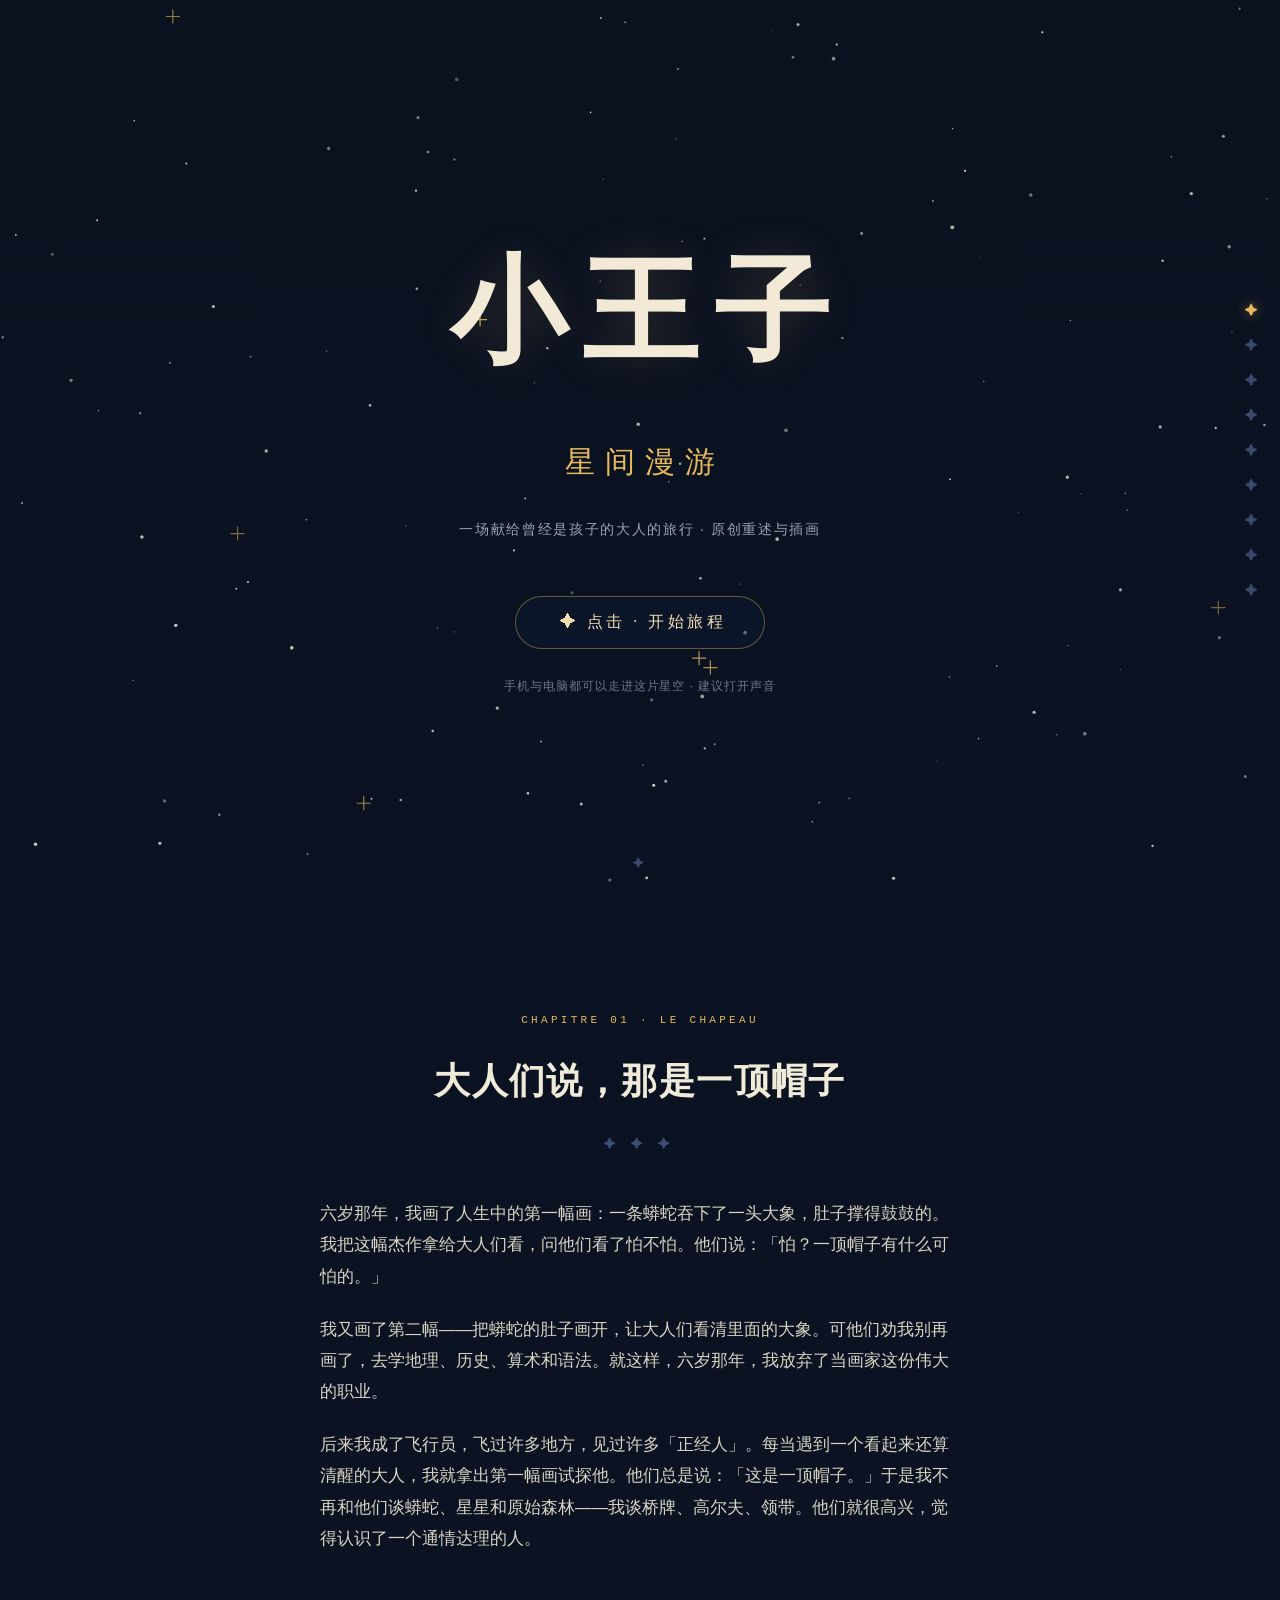
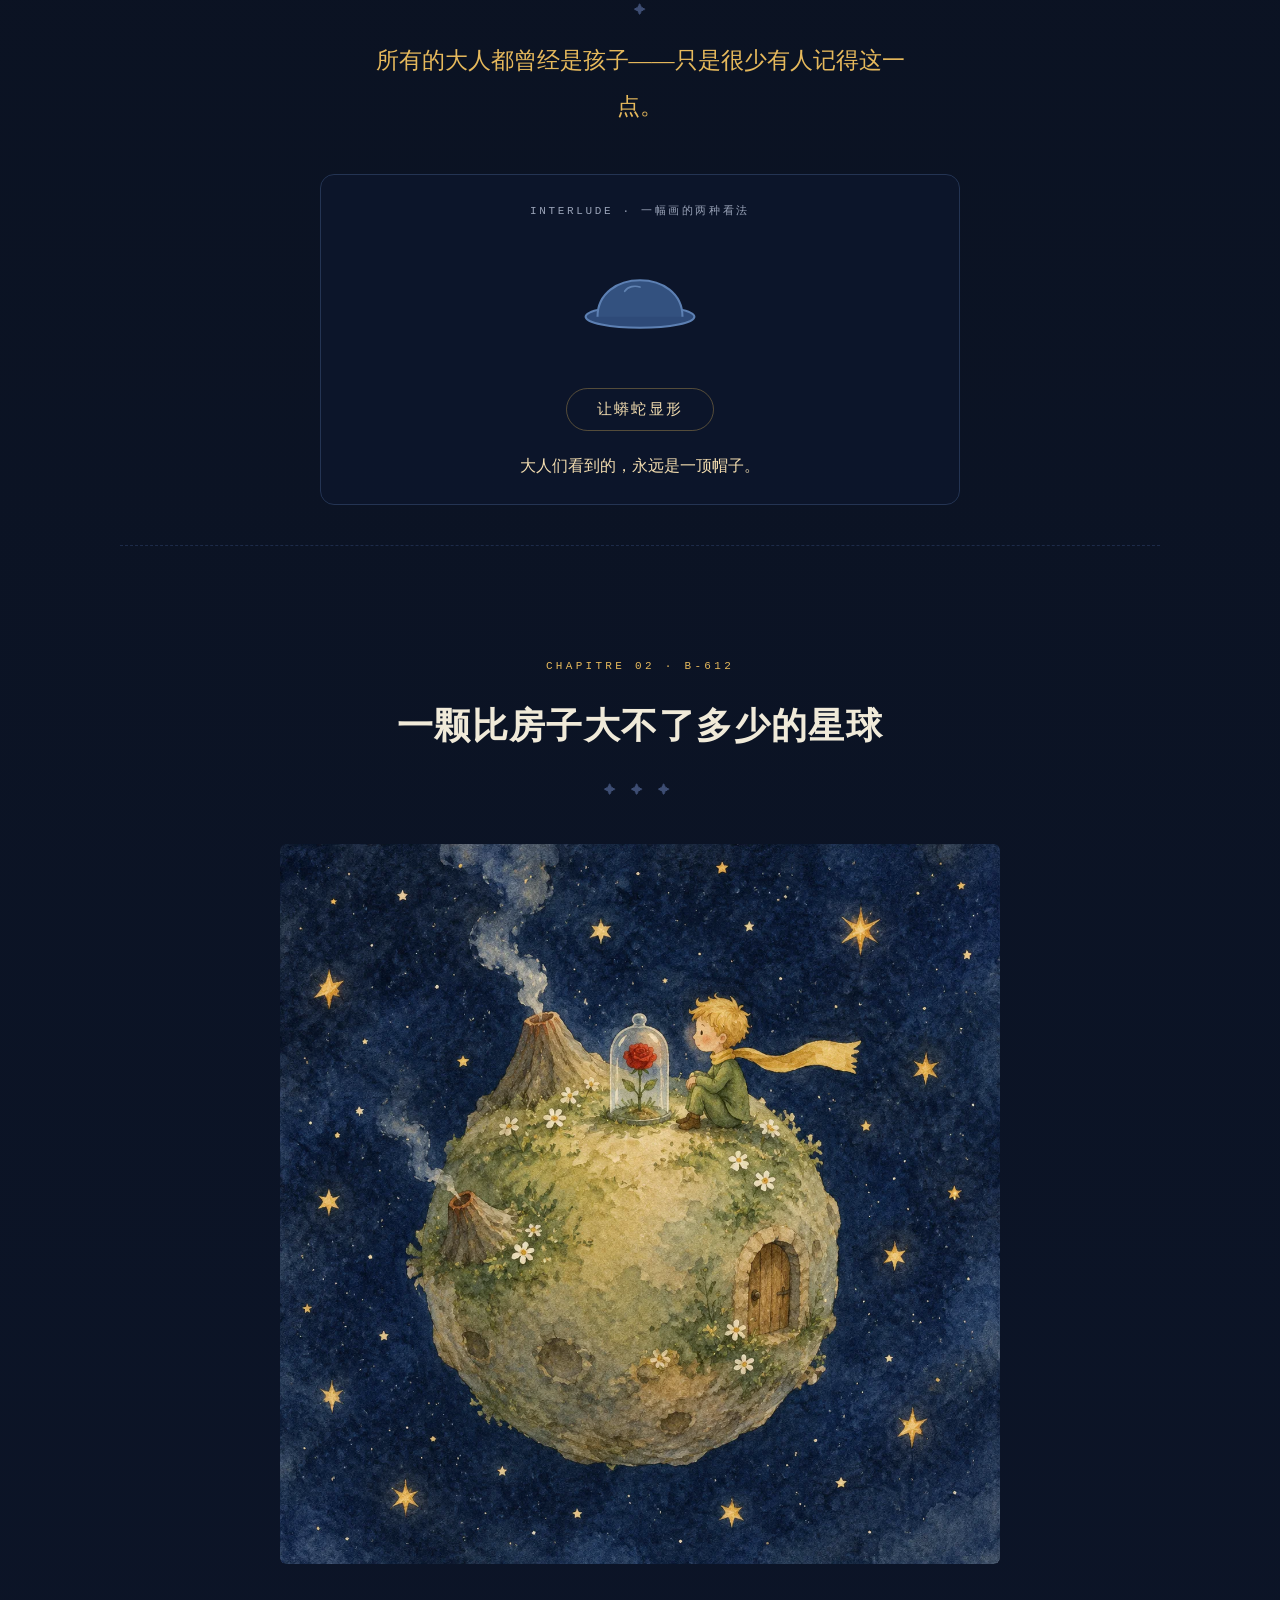
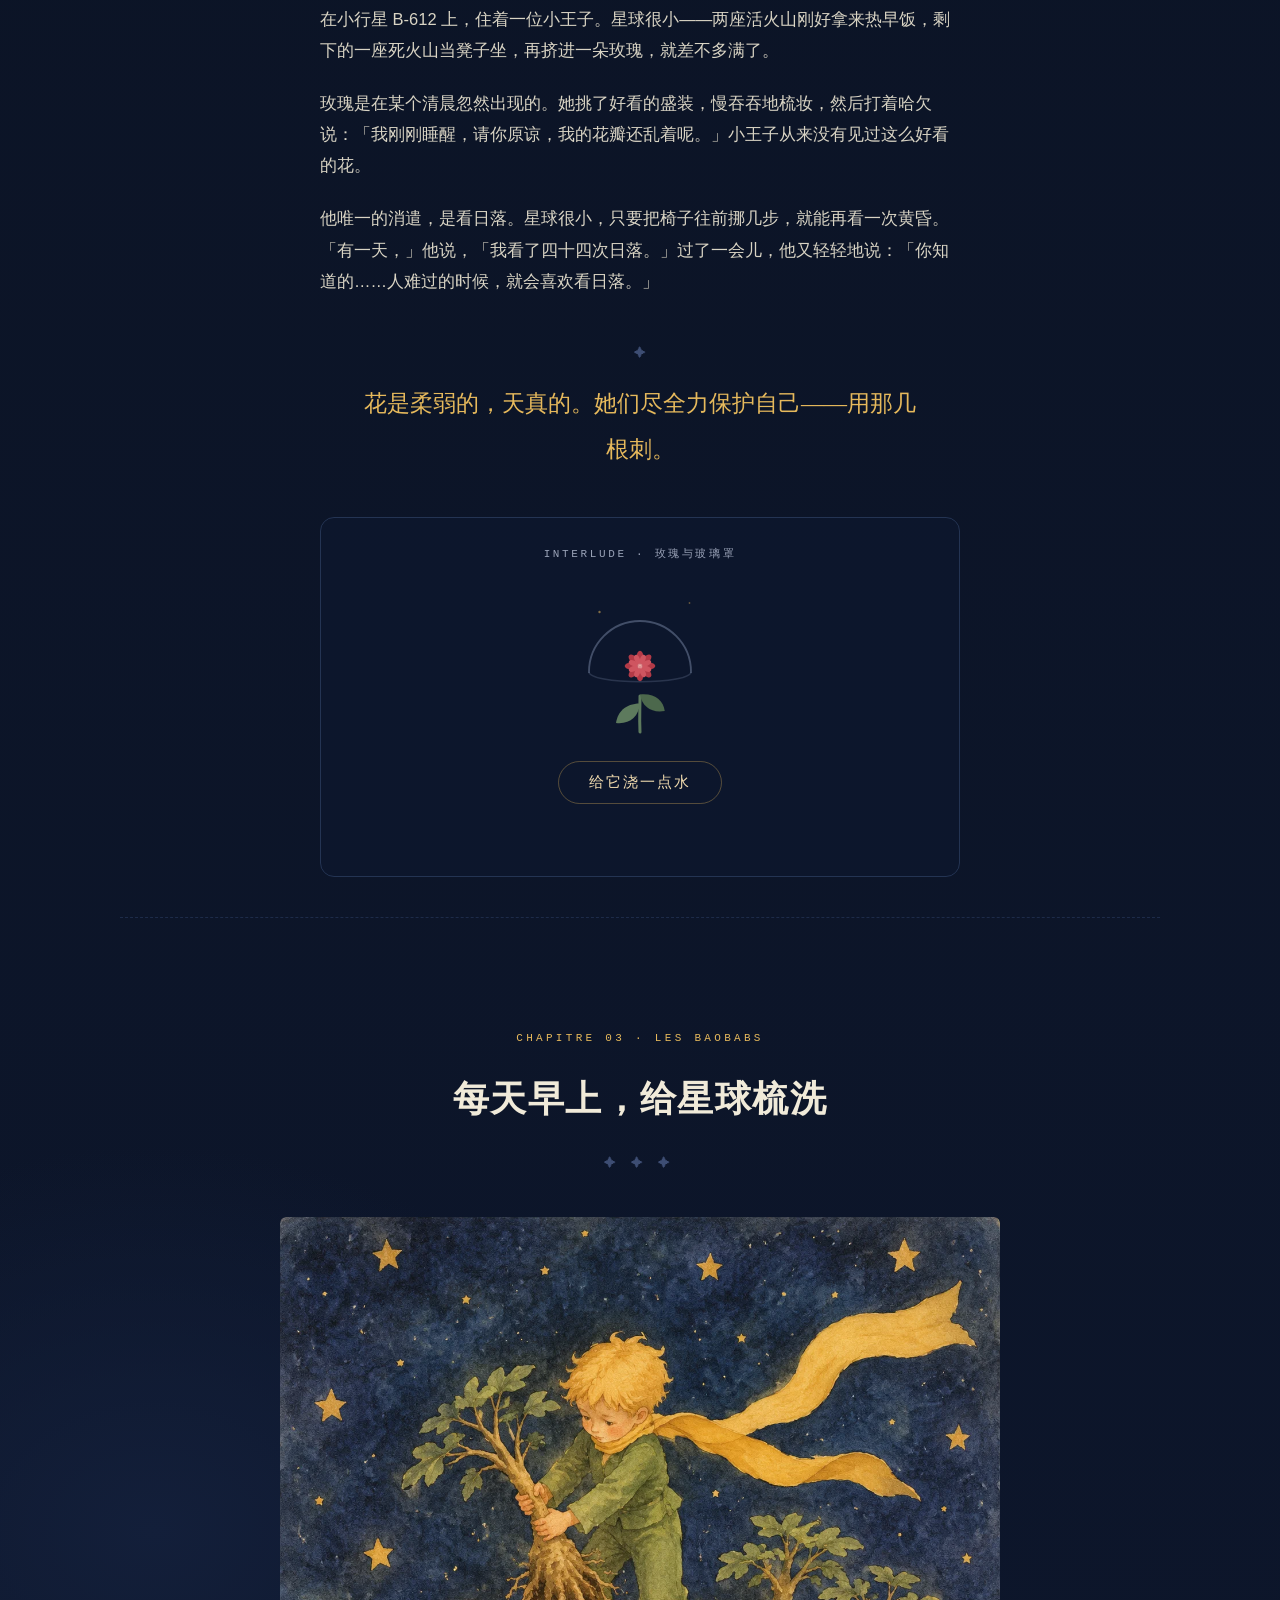
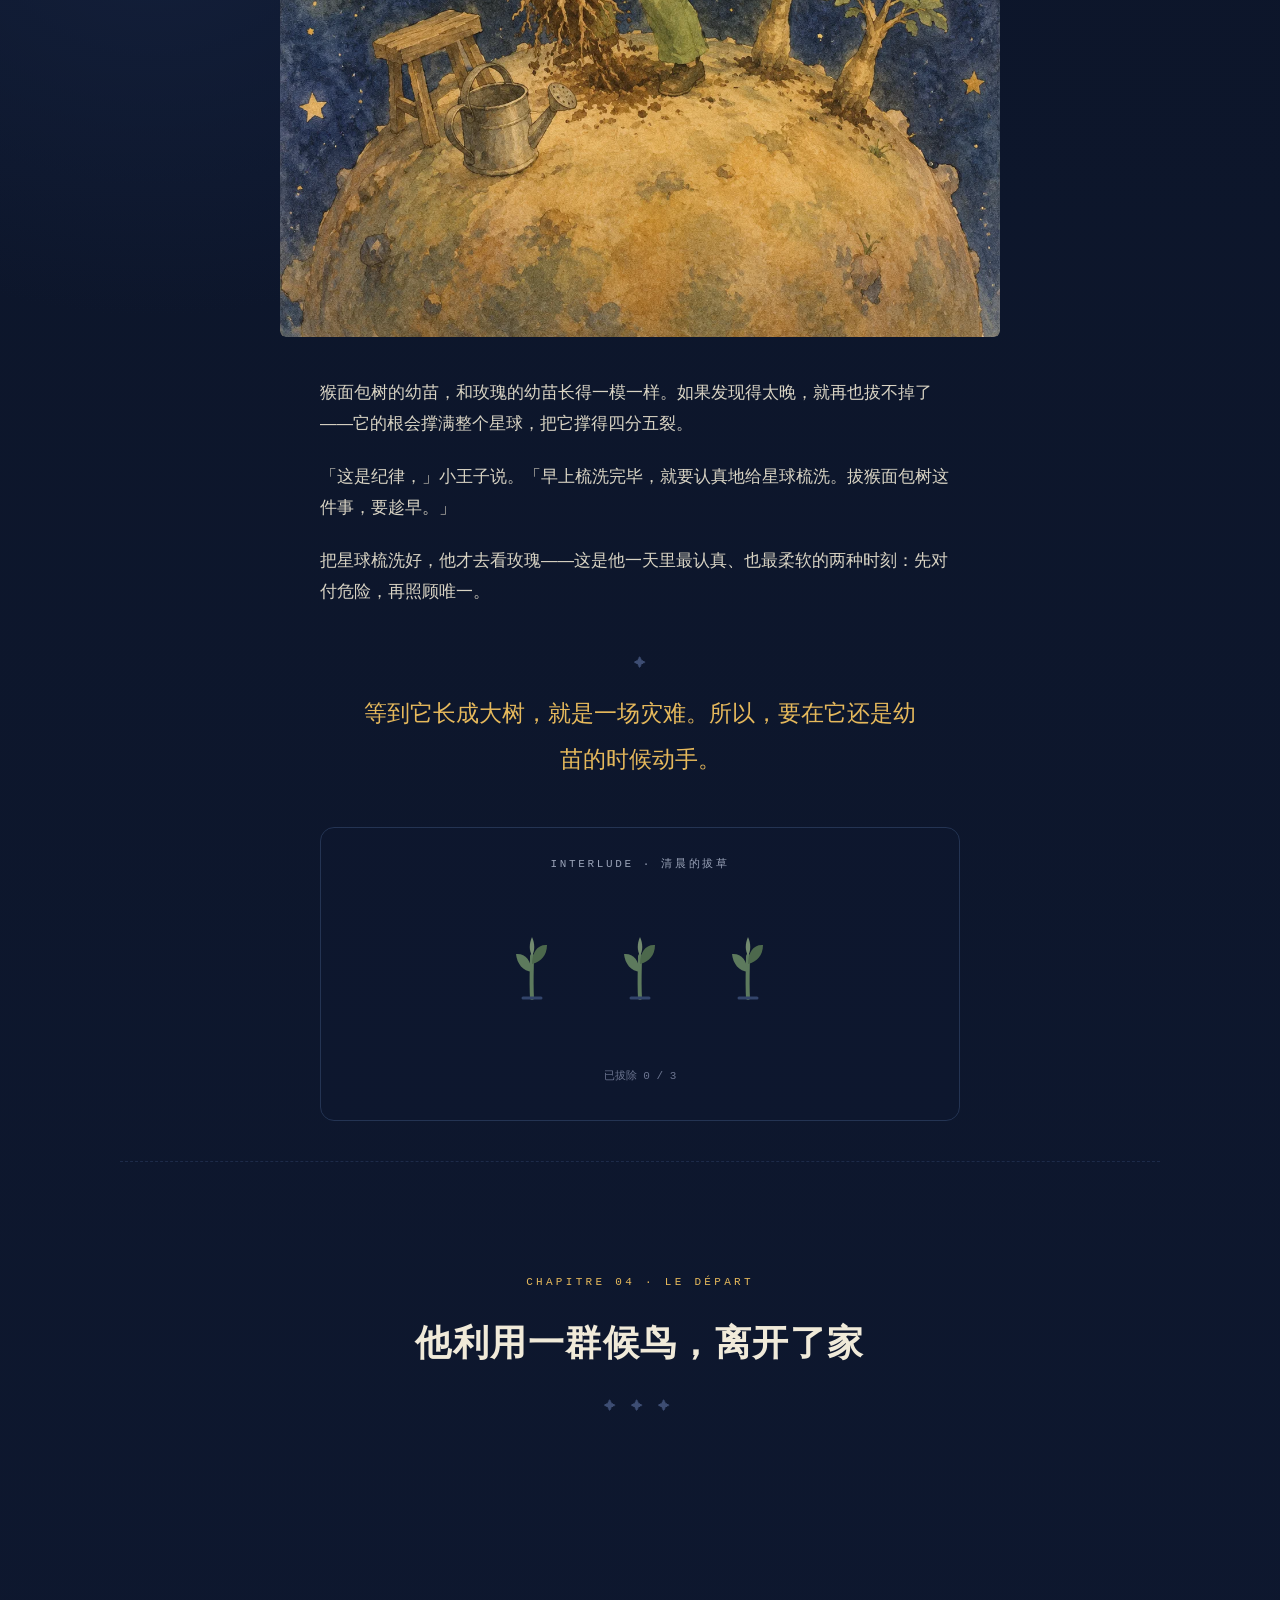
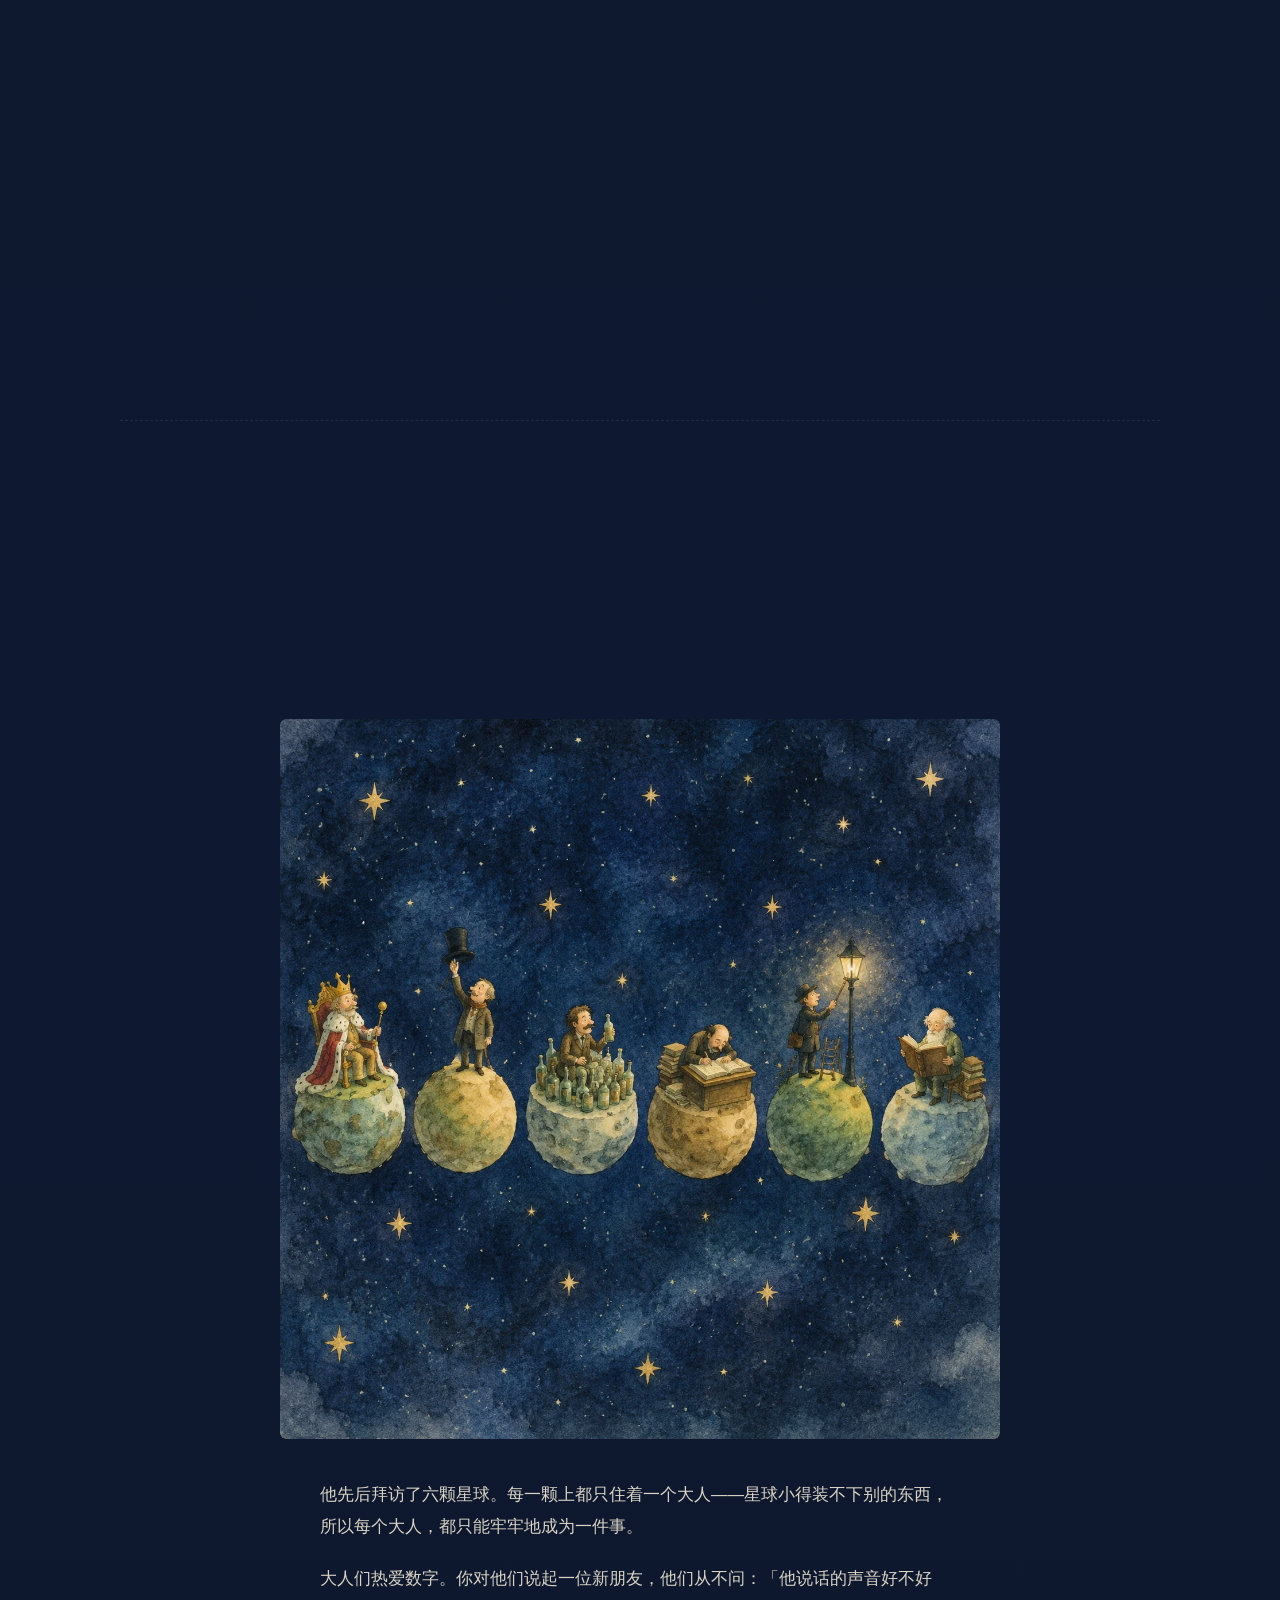
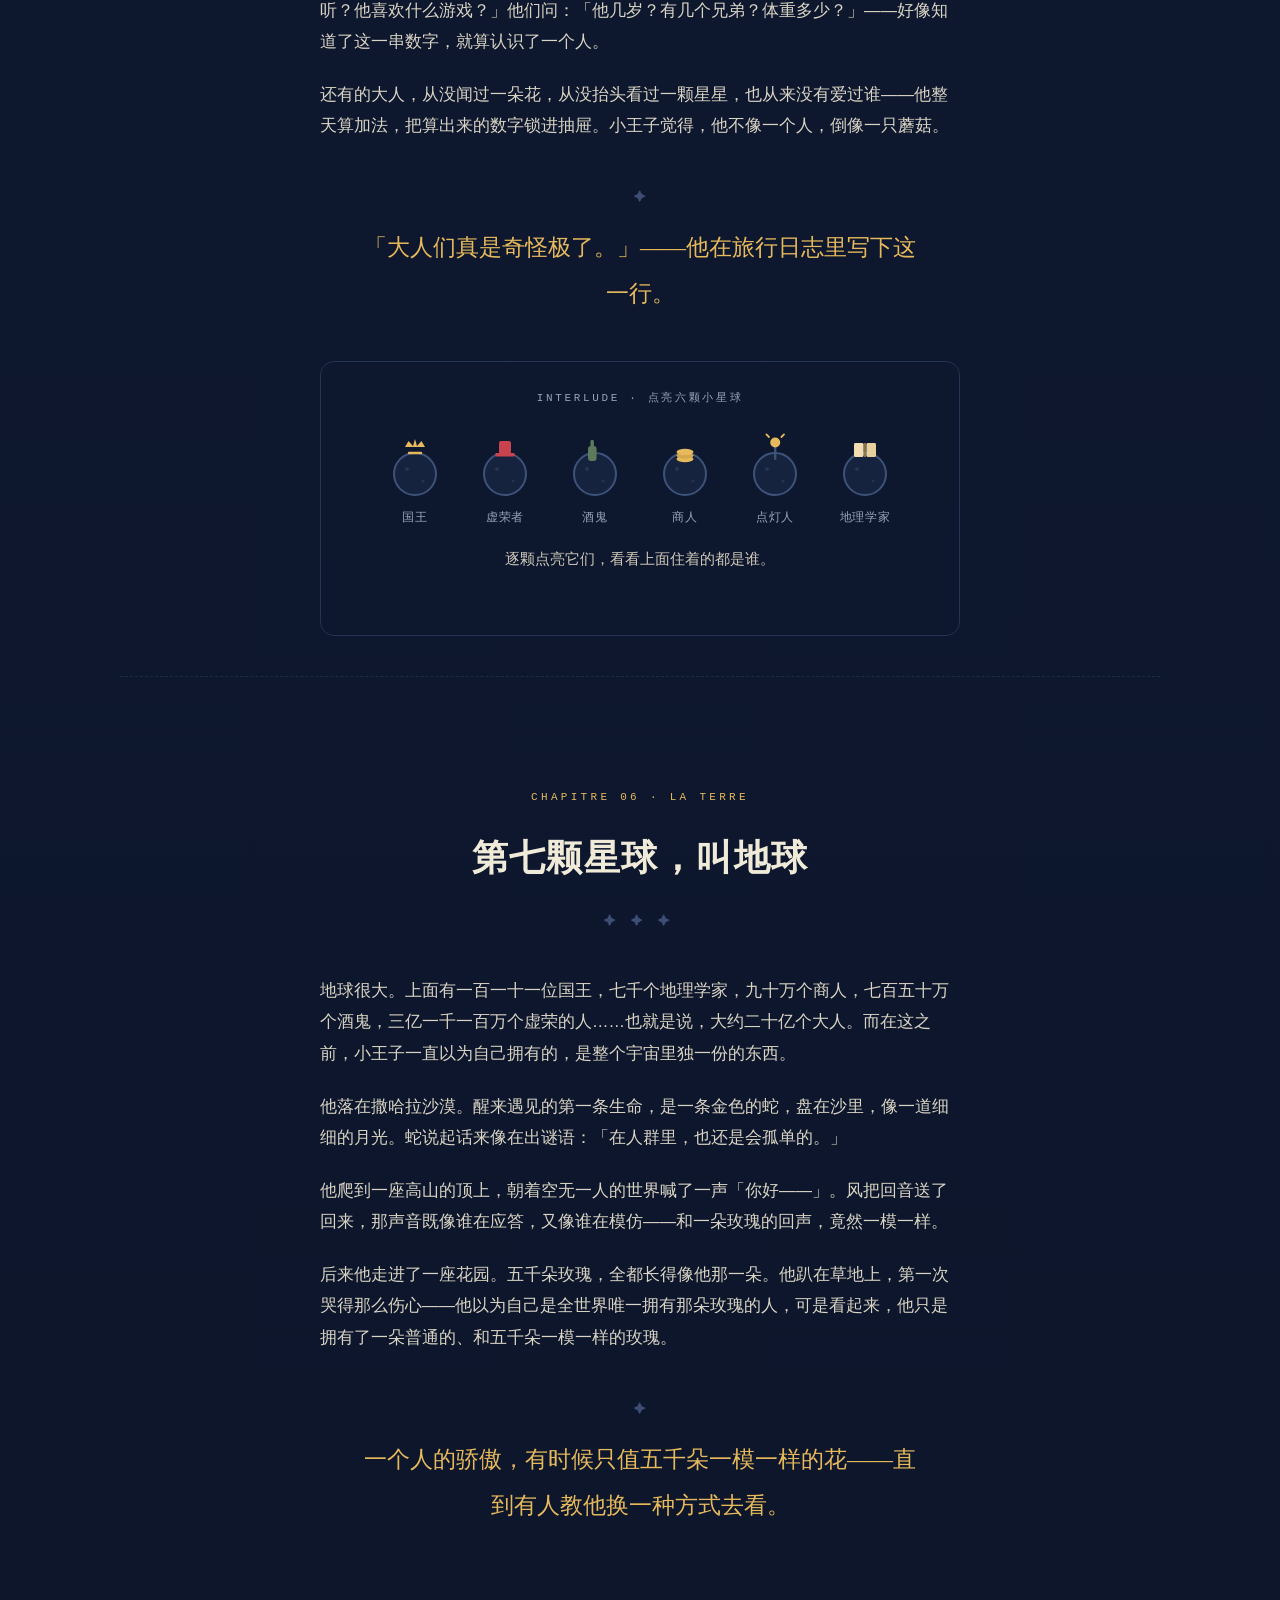
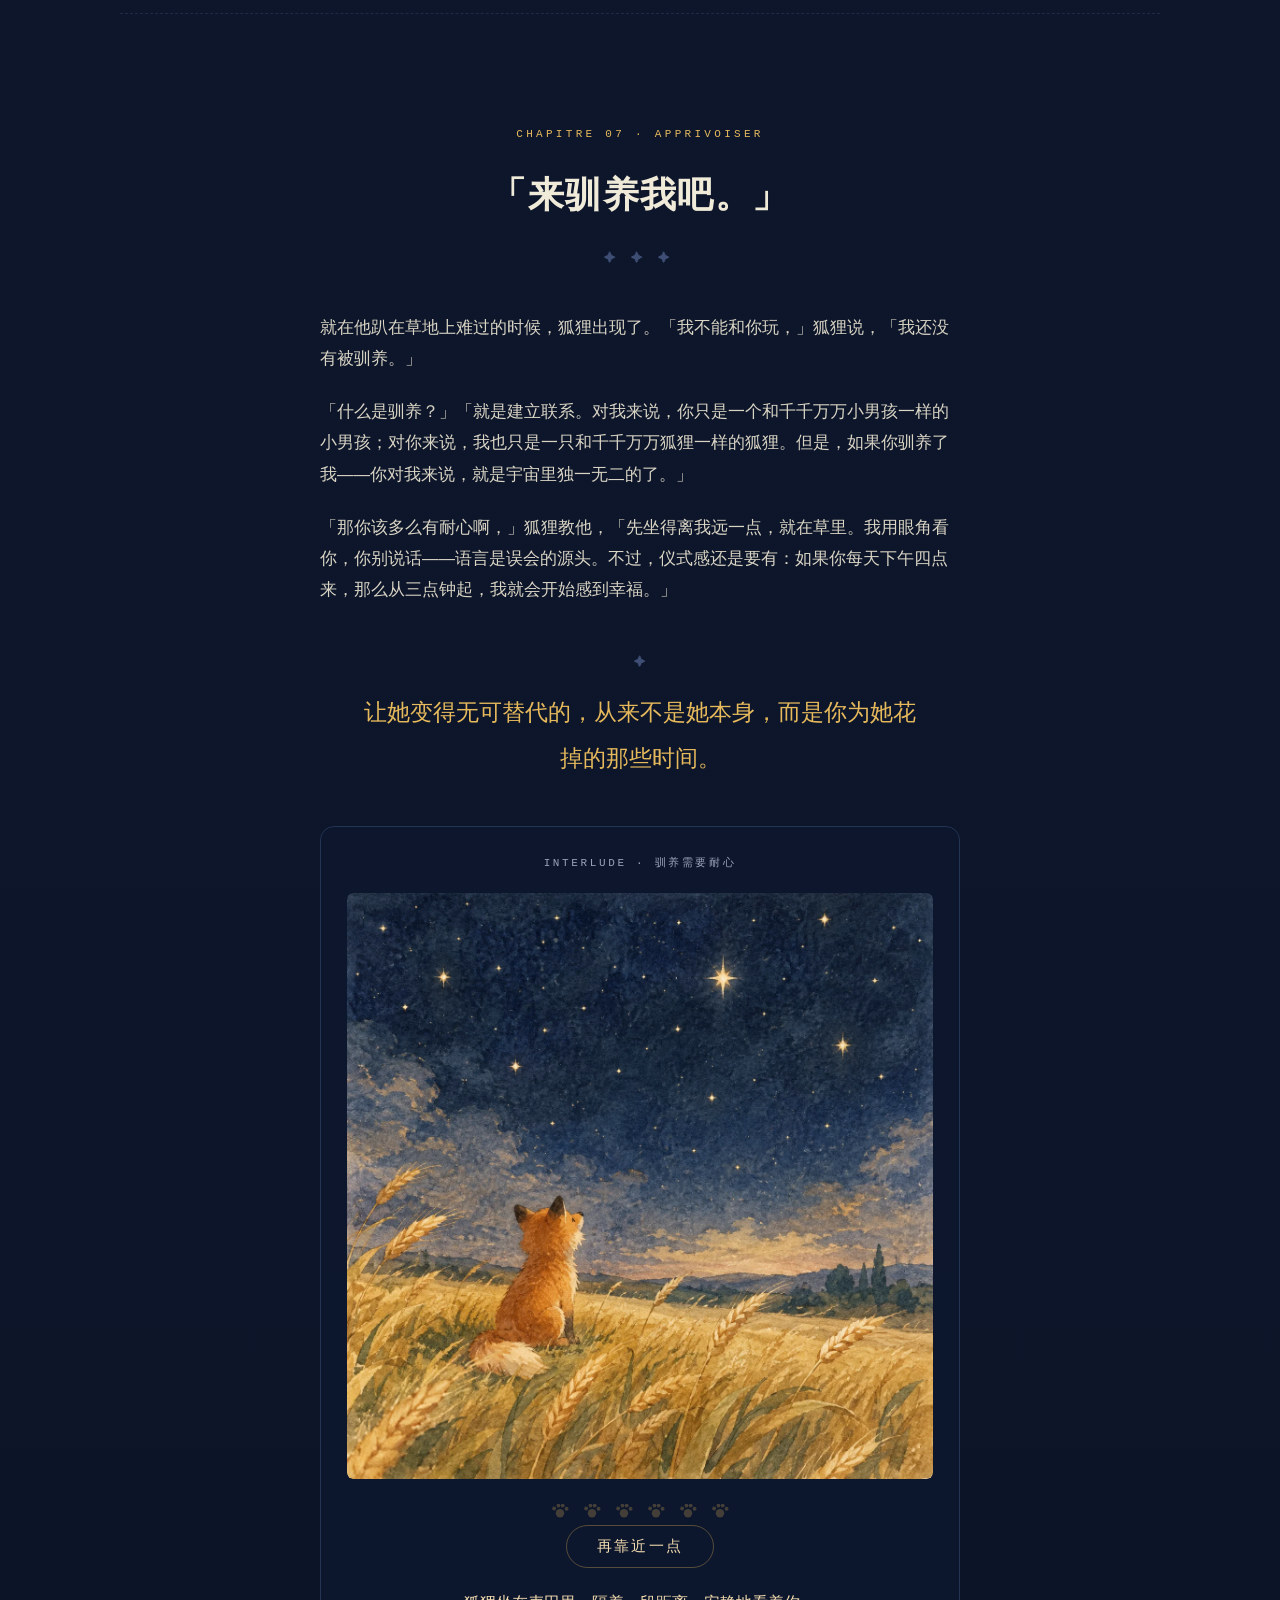
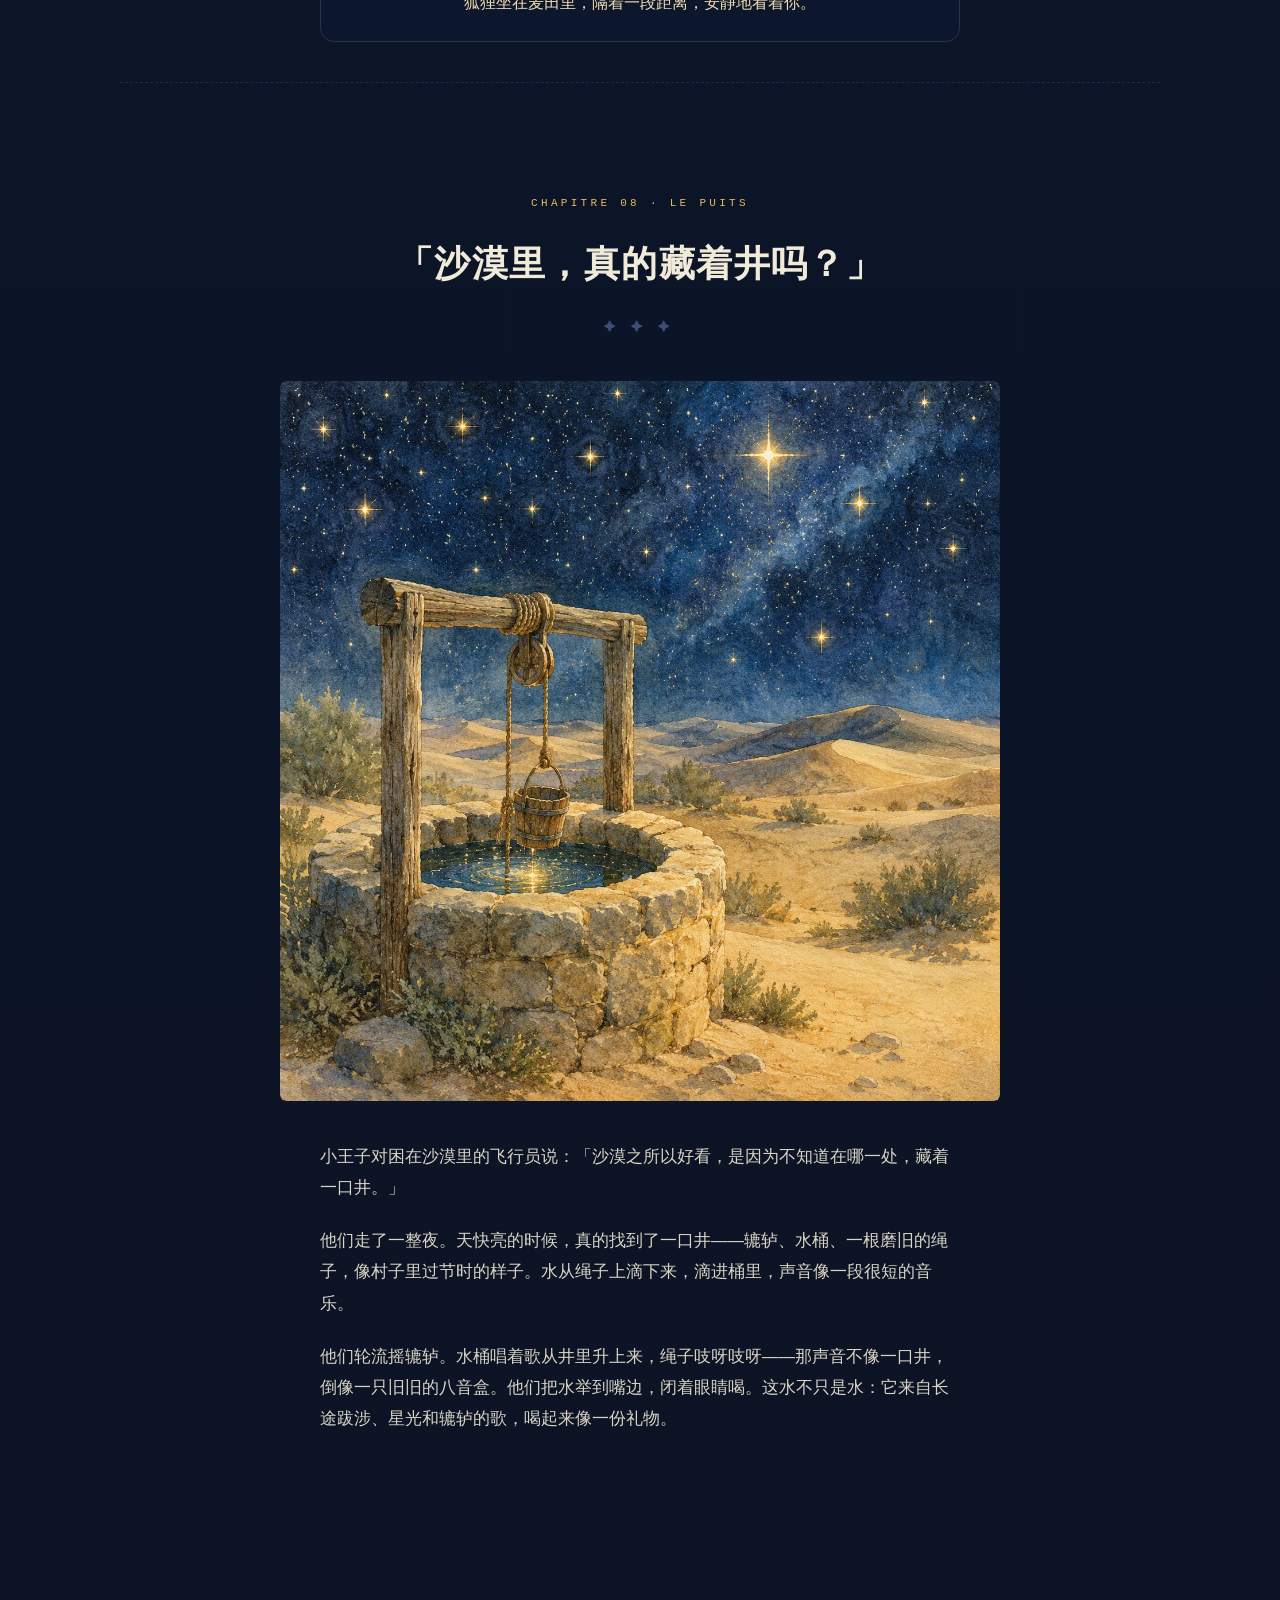
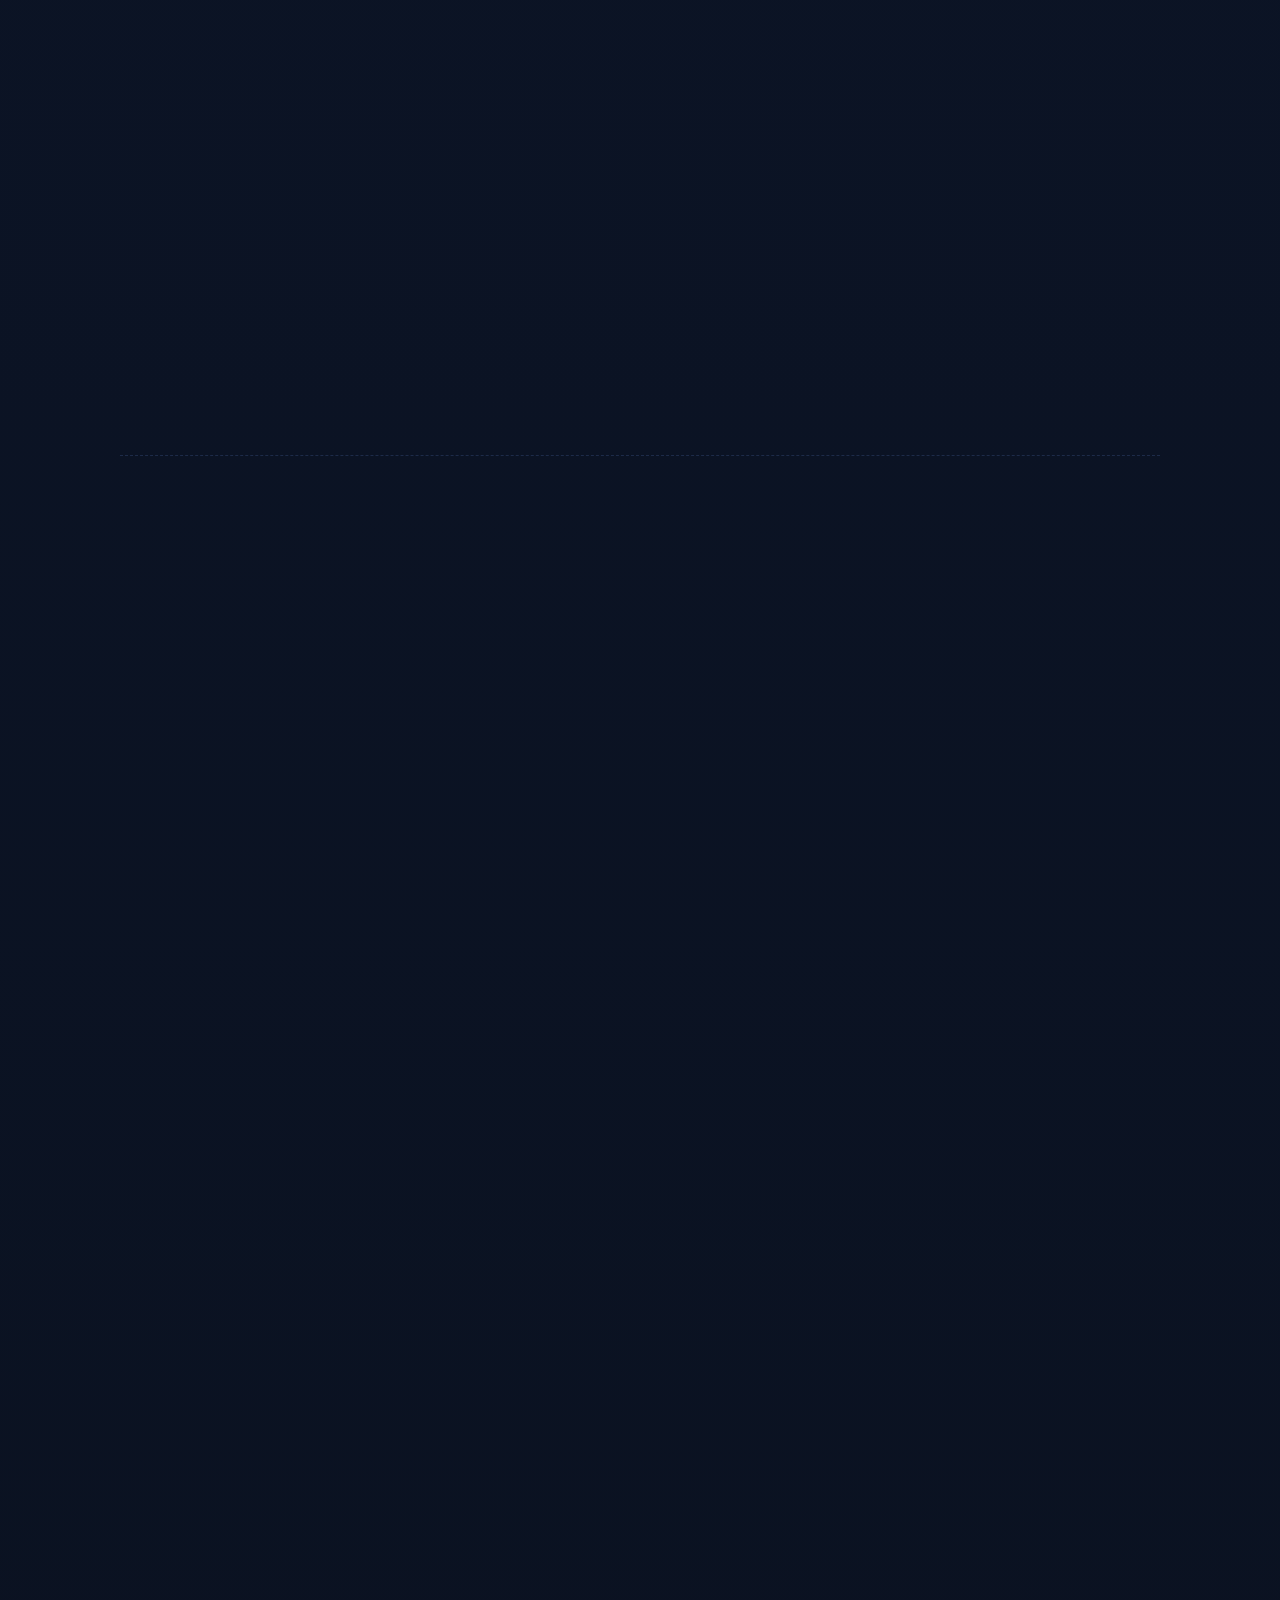
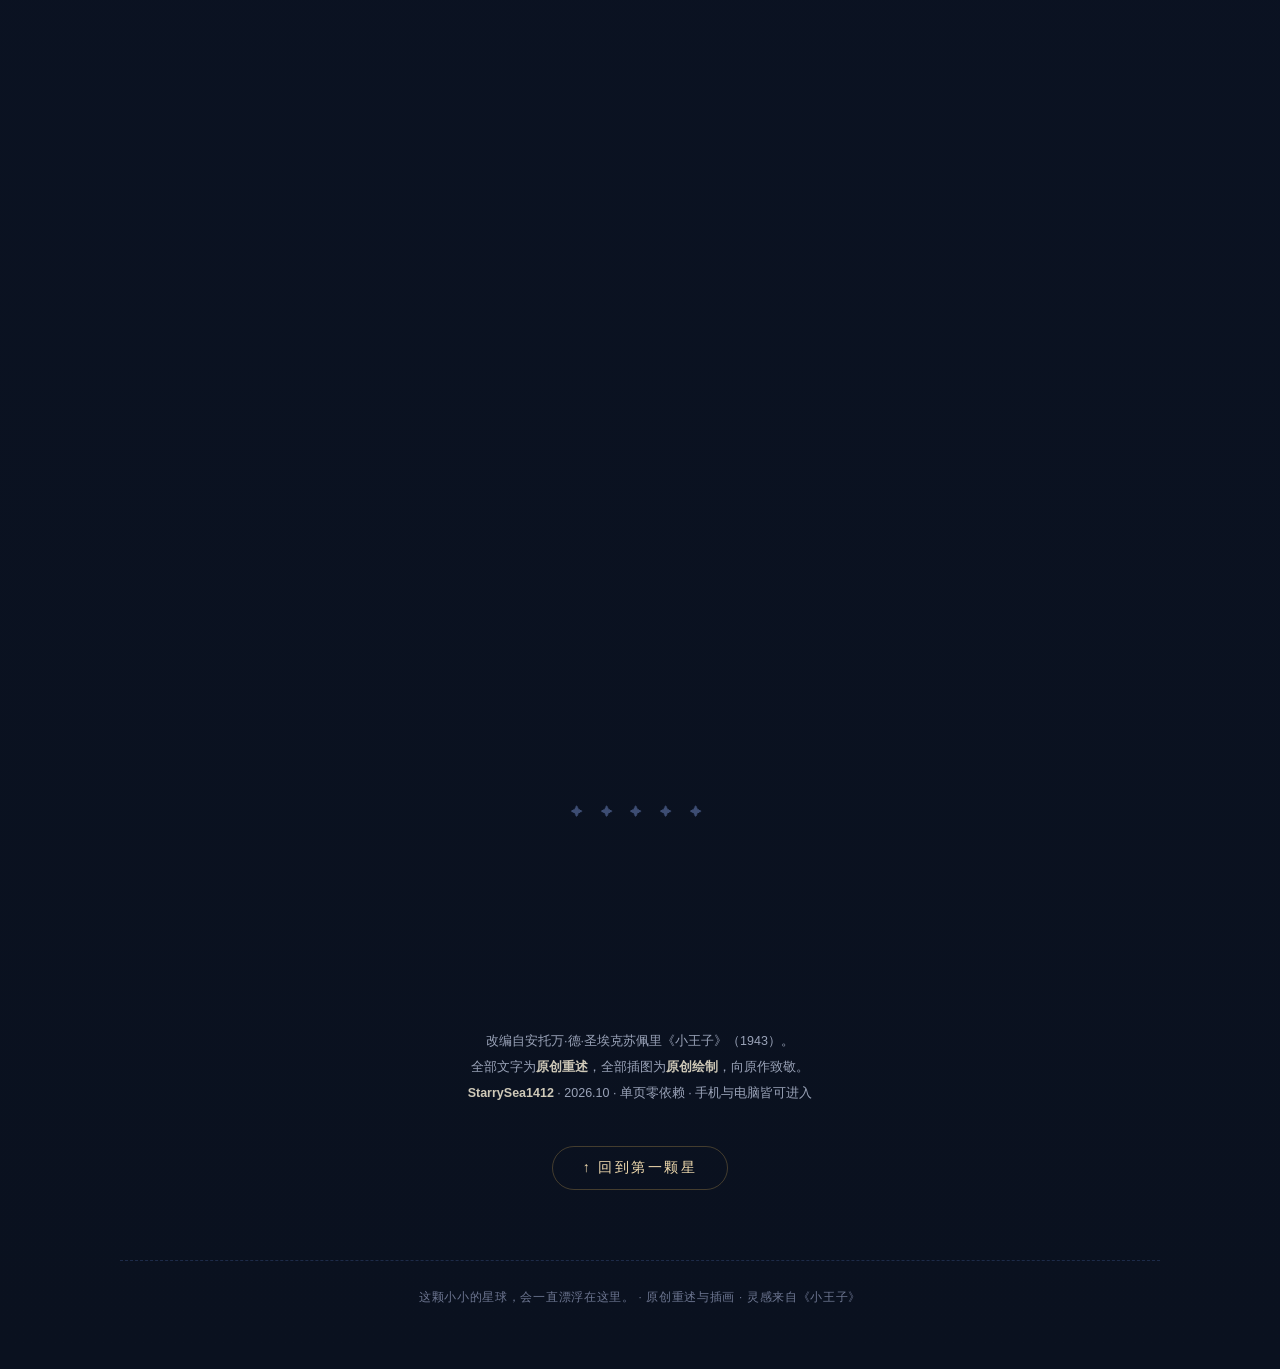
==== commit d0b53478: "Add the boa constrictor chapter with hat/snake toggle, expand every chapter, renumber to nine chapte" ====
--- a/index.html
+++ b/index.html
@@ -89,6 +89,8 @@
 #petalsGroup{transform:scale(.34);transform-origin:100px 108px;transition:transform 1.5s cubic-bezier(.2,.85,.3,1)}
 .rose-wrap.bloomed #petalsGroup{transform:scale(1)}
 .rose-wrap.bloomed{filter:drop-shadow(0 0 16px #c8434e55)}
+.ic-wrap{width:170px;margin:0 auto 8px}
+.ic-wrap svg{width:100%;height:auto;overflow:visible}
 /* baobab */
 .sapling-row{display:flex;justify-content:center;gap:34px;flex-wrap:wrap;min-height:110px;align-items:flex-end}
 .sapling{background:none;border:0;padding:0;cursor:pointer;transition:transform .5s,opacity .6s}
@@ -159,9 +161,44 @@
   <div class="starline">✦</div>
 </section>
 
+<section class="chapter" id="ch0" data-name="帽子">
+  <div class="ch-head">
+    <p class="ch-label">CHAPITRE 01 · LE CHAPEAU</p>
+    <h2>大人们说，那是一顶帽子</h2>
+    <span class="orn">✦ ✦ ✦</span>
+  </div>
+  <div class="card">
+    <p>六岁那年，我画了人生中的第一幅画：一条蟒蛇吞下了一头大象，肚子撑得鼓鼓的。我把这幅杰作拿给大人们看，问他们看了怕不怕。他们说：「怕？一顶帽子有什么可怕的。」</p>
+    <p>我又画了第二幅——把蟒蛇的肚子画开，让大人们看清里面的大象。可他们劝我别再画了，去学地理、历史、算术和语法。就这样，六岁那年，我放弃了当画家这份伟大的职业。</p>
+    <p>后来我成了飞行员，飞过许多地方，见过许多「正经人」。每当遇到一个看起来还算清醒的大人，我就拿出第一幅画试探他。他们总是说：「这是一顶帽子。」于是我不再和他们谈蟒蛇、星星和原始森林——我谈桥牌、高尔夫、领带。他们就很高兴，觉得认识了一个通情达理的人。</p>
+  </div>
+  <p class="quote">所有的大人都曾经是孩子——只是很少有人记得这一点。</p>
+  <div class="inter">
+    <p class="it-title">INTERLUDE · 一幅画的两种看法</p>
+    <div class="ic-wrap" id="drawWrap">
+      <svg viewBox="0 0 200 150" fill="none" aria-hidden="true">
+        <g id="hatView">
+          <ellipse cx="100" cy="88" rx="64" ry="13" fill="#2e4a78" stroke="#5d80b3" stroke-width="2.4"/>
+          <path d="M50 88 C50 60 74 45 100 45 C126 45 150 60 150 88" fill="#33517f" stroke="#5d80b3" stroke-width="2.4"/>
+          <path d="M82 58 C86 52 94 51 100 53" stroke="#7fa3d4" stroke-width="2" stroke-linecap="round" opacity=".6"/>
+        </g>
+        <g id="boaView" style="display:none">
+          <path d="M16 96 C34 92 40 74 58 72 C66 71 72 75 78 80 C86 87 94 92 104 92 C114 92 122 87 130 80 C136 75 142 71 150 72 C168 74 174 92 184 96" stroke="#5d8a6b" stroke-width="13" stroke-linecap="round" fill="none"/>
+          <ellipse cx="104" cy="80" rx="26" ry="24" fill="#5d8a6b"/>
+          <path d="M94 76 C94 64 116 64 116 76" stroke="#3f6a4e" stroke-width="2.4" fill="none" opacity=".85"/>
+          <path d="M97 88 C101 91 109 91 113 88" stroke="#3f6a4e" stroke-width="2.2" fill="none" stroke-linecap="round" opacity=".85"/>
+          <circle cx="28" cy="95" r="2" fill="#3f6a4e"/>
+        </g>
+      </svg>
+    </div>
+    <button class="it-btn" id="drawBtn" type="button">让蟒蛇显形</button>
+    <p class="it-line" id="drawLine">大人们看到的，永远是一顶帽子。</p>
+  </div>
+</section>
+
 <section class="chapter" id="ch1" data-name="B-612">
   <div class="ch-head">
-    <p class="ch-label">CHAPITRE 01 · B-612</p>
+    <p class="ch-label">CHAPITRE 02 · B-612</p>
     <h2>一颗比房子大不了多少的星球</h2>
     <span class="orn">✦ ✦ ✦</span>
   </div>
@@ -169,6 +206,7 @@
   <div class="card">
     <p>在小行星 B-612 上，住着一位小王子。星球很小——两座活火山刚好拿来热早饭，剩下的一座死火山当凳子坐，再挤进一朵玫瑰，就差不多满了。</p>
     <p>玫瑰是在某个清晨忽然出现的。她挑了好看的盛装，慢吞吞地梳妆，然后打着哈欠说：「我刚刚睡醒，请你原谅，我的花瓣还乱着呢。」小王子从来没有见过这么好看的花。</p>
+    <p>他唯一的消遣，是看日落。星球很小，只要把椅子往前挪几步，就能再看一次黄昏。「有一天，」他说，「我看了四十四次日落。」过了一会儿，他又轻轻地说：「你知道的……人难过的时候，就会喜欢看日落。」</p>
   </div>
   <p class="quote">花是柔弱的，天真的。她们尽全力保护自己——用那几根刺。</p>
   <div class="inter">
@@ -215,7 +253,7 @@
 
 <section class="chapter" id="ch2" data-name="猴面包树">
   <div class="ch-head">
-    <p class="ch-label">CHAPITRE 02 · LES BAOBABS</p>
+    <p class="ch-label">CHAPITRE 03 · LES BAOBABS</p>
     <h2>每天早上，给星球梳洗</h2>
     <span class="orn">✦ ✦ ✦</span>
   </div>
@@ -223,6 +261,7 @@
   <div class="card">
     <p>猴面包树的幼苗，和玫瑰的幼苗长得一模一样。如果发现得太晚，就再也拔不掉了——它的根会撑满整个星球，把它撑得四分五裂。</p>
     <p>「这是纪律，」小王子说。「早上梳洗完毕，就要认真地给星球梳洗。拔猴面包树这件事，要趁早。」</p>
+    <p>把星球梳洗好，他才去看玫瑰——这是他一天里最认真、也最柔软的两种时刻：先对付危险，再照顾唯一。</p>
   </div>
   <p class="quote">等到它长成大树，就是一场灾难。所以，要在它还是幼苗的时候动手。</p>
   <div class="inter">
@@ -235,12 +274,13 @@
 
 <section class="chapter" id="ch3" data-name="出发">
   <div class="ch-head">
-    <p class="ch-label">CHAPITRE 03 · LE DÉPART</p>
+    <p class="ch-label">CHAPITRE 04 · LE DÉPART</p>
     <h2>他利用一群候鸟，离开了家</h2>
     <span class="orn">✦ ✦ ✦</span>
   </div>
   <div class="card">
     <p>走的那天早上，他给玫瑰浇了最后一次水，替她把玻璃罩盖好，又把两座活火山的烟囱通了一遍——活的火山热早饭，死的那座当凳子，一个都不能怠慢。</p>
+    <p>临走那晚，他最后一次看日落。这一次不必搬椅子——站在星球的东边缘，黄昏会自己走过来，安静地宣示主权。他看了很久，久到玫瑰在身后轻轻地咳嗽了一声。</p>
     <p>玫瑰没有哭。「把罩子拿开吧，」她说，「我不再需要它了。我有刺，而且，我从来不怕夜风。」——其实她只是不想让他看见自己掉眼泪。花都是这样的：嘴上很硬，心很软。</p>
   </div>
   <p class="quote">她不肯说挽留，只肯说：你要照顾好你自己。</p>
@@ -251,7 +291,7 @@
 
 <section class="chapter" id="ch4" data-name="大人的星球">
   <div class="ch-head">
-    <p class="ch-label">CHAPITRE 04 · LES GRANDES PERSONNES</p>
+    <p class="ch-label">CHAPITRE 05 · LES GRANDES PERSONNES</p>
     <h2>325、326、327、328、329、330 号星球</h2>
     <span class="orn">✦ ✦ ✦</span>
   </div>
@@ -259,6 +299,7 @@
   <div class="card">
     <p>他先后拜访了六颗星球。每一颗上都只住着一个大人——星球小得装不下别的东西，所以每个大人，都只能牢牢地成为一件事。</p>
     <p>大人们热爱数字。你对他们说起一位新朋友，他们从不问：「他说话的声音好不好听？他喜欢什么游戏？」他们问：「他几岁？有几个兄弟？体重多少？」——好像知道了这一串数字，就算认识了一个人。</p>
+    <p>还有的大人，从没闻过一朵花，从没抬头看过一颗星星，也从来没有爱过谁——他整天算加法，把算出来的数字锁进抽屉。小王子觉得，他不像一个人，倒像一只蘑菇。</p>
   </div>
   <p class="quote">「大人们真是奇怪极了。」——他在旅行日志里写下这一行。</p>
   <div class="inter">
@@ -270,13 +311,14 @@
 
 <section class="chapter" id="ch5" data-name="地球">
   <div class="ch-head">
-    <p class="ch-label">CHAPITRE 05 · LA TERRE</p>
+    <p class="ch-label">CHAPITRE 06 · LA TERRE</p>
     <h2>第七颗星球，叫地球</h2>
     <span class="orn">✦ ✦ ✦</span>
   </div>
   <div class="card">
     <p>地球很大。上面有一百一十一位国王，七千个地理学家，九十万个商人，七百五十万个酒鬼，三亿一千一百万个虚荣的人……也就是说，大约二十亿个大人。而在这之前，小王子一直以为自己拥有的，是整个宇宙里独一份的东西。</p>
     <p>他落在撒哈拉沙漠。醒来遇见的第一条生命，是一条金色的蛇，盘在沙里，像一道细细的月光。蛇说起话来像在出谜语：「在人群里，也还是会孤单的。」</p>
+    <p>他爬到一座高山的顶上，朝着空无一人的世界喊了一声「你好——」。风把回音送了回来，那声音既像谁在应答，又像谁在模仿——和一朵玫瑰的回声，竟然一模一样。</p>
     <p>后来他走进了一座花园。五千朵玫瑰，全都长得像他那一朵。他趴在草地上，第一次哭得那么伤心——他以为自己是全世界唯一拥有那朵玫瑰的人，可是看起来，他只是拥有了一朵普通的、和五千朵一模一样的玫瑰。</p>
   </div>
   <p class="quote">一个人的骄傲，有时候只值五千朵一模一样的花——直到有人教他换一种方式去看。</p>
@@ -284,13 +326,14 @@
 
 <section class="chapter" id="ch6" data-name="驯养">
   <div class="ch-head">
-    <p class="ch-label">CHAPITRE 06 · APPRIVOISER</p>
+    <p class="ch-label">CHAPITRE 07 · APPRIVOISER</p>
     <h2>「来驯养我吧。」</h2>
     <span class="orn">✦ ✦ ✦</span>
   </div>
   <div class="card">
     <p>就在他趴在草地上难过的时候，狐狸出现了。「我不能和你玩，」狐狸说，「我还没有被驯养。」</p>
     <p>「什么是驯养？」「就是建立联系。对我来说，你只是一个和千千万万小男孩一样的小男孩；对你来说，我也只是一只和千千万万狐狸一样的狐狸。但是，如果你驯养了我——你对我来说，就是宇宙里独一无二的了。」</p>
+    <p>「那你该多么有耐心啊，」狐狸教他，「先坐得离我远一点，就在草里。我用眼角看你，你别说话——语言是误会的源头。不过，仪式感还是要有：如果你每天下午四点来，那么从三点钟起，我就会开始感到幸福。」</p>
   </div>
   <p class="quote">让她变得无可替代的，从来不是她本身，而是你为她花掉的那些时间。</p>
   <div class="inter">
@@ -304,7 +347,7 @@
 
 <section class="chapter" id="ch7" data-name="井">
   <div class="ch-head">
-    <p class="ch-label">CHAPITRE 07 · LE PUITS</p>
+    <p class="ch-label">CHAPITRE 08 · LE PUITS</p>
     <h2>「沙漠里，真的藏着井吗？」</h2>
     <span class="orn">✦ ✦ ✦</span>
   </div>
@@ -312,6 +355,7 @@
   <div class="card">
     <p>小王子对困在沙漠里的飞行员说：「沙漠之所以好看，是因为不知道在哪一处，藏着一口井。」</p>
     <p>他们走了一整夜。天快亮的时候，真的找到了一口井——辘轳、水桶、一根磨旧的绳子，像村子里过节时的样子。水从绳子上滴下来，滴进桶里，声音像一段很短的音乐。</p>
+    <p>他们轮流摇辘轳。水桶唱着歌从井里升上来，绳子吱呀吱呀——那声音不像一口井，倒像一只旧旧的八音盒。他们把水举到嘴边，闭着眼睛喝。这水不只是水：它来自长途跋涉、星光和辘轳的歌，喝起来像一份礼物。</p>
   </div>
   <p class="quote">让沙漠显得美丽的，是它在某个看不见的地方，藏着一口井。</p>
   <div class="inter">
@@ -351,7 +395,7 @@
 
 <section class="chapter" id="ch8" data-name="星星">
   <div class="ch-head">
-    <p class="ch-label">CHAPITRE 08 · LES ÉTOILES</p>
+    <p class="ch-label">CHAPITRE 09 · LES ÉTOILES</p>
     <h2>「你会有一群会笑的星星。」</h2>
     <span class="orn">✦ ✦ ✦</span>
   </div>
@@ -359,6 +403,7 @@
   <div class="card">
     <p>该回家了。临走前，小王子把最后的礼物留给飞行员：从今往后，当你抬头看星星，会想起我住在其中的一颗上——因为你会拥有一群会笑的星星。</p>
     <p>他走得很安静，像沙丘上的影子慢慢收拢，一点声音也没有。飞行员再也没有见过他。但每个夜里，当他望向天空，五亿颗小铃铛在轻轻地响。</p>
+    <p>如果你有一天去非洲旅行，在沙漠里看到那片最美丽、也最忧伤的风景——请你不要从旁边匆匆走过。在那棵树下等一等：假如回来的那个身影，有着金色的头发、不肯回答你的问题，那么请写信告诉我：他回来了，他很好。这样，我们都会非常非常高兴。</p>
   </div>
   <p class="quote">星星对每个人都是不一样的。对旅行的人，是向导；对其他人，只是几点光。</p>
   <div class="inter">
@@ -554,6 +599,21 @@
     roseBtn.disabled = true; roseBtn.textContent = "花瓣展开了";
   });
 
+  /* ---------- 互动一·二：一幅画的两种看法 ---------- */
+  var drawA = document.getElementById("hatView"), drawB = document.getElementById("boaView");
+  var drawBtn = document.getElementById("drawBtn"), drawLine = document.getElementById("drawLine");
+  var drawCaps = ["大人们看到的，永远是一顶帽子。", "可那底下，是一头大象——只有孩子看得出来。"];
+  var drawState = 0;
+  drawLine.classList.add("show");
+  drawBtn.addEventListener("click", function(){
+    drawState = 1 - drawState;
+    drawA.style.display = drawState ? "none" : "";
+    drawB.style.display = drawState ? "" : "none";
+    drawLine.textContent = drawCaps[drawState];
+    drawBtn.textContent = drawState ? "变回帽子" : "让蟒蛇显形";
+    chime(drawState ? 392 : 523, 0.9, 0.08);
+  });
+
   /* ---------- 互动二：拔猴面包树 ---------- */
   var saplingSVG = '<svg viewBox="0 0 74 96" fill="none" aria-hidden="true">' +
     '<path d="M37 92c-1-18 0-30 0-42" stroke="#5d7a5d" stroke-width="4" stroke-linecap="round"/>' +
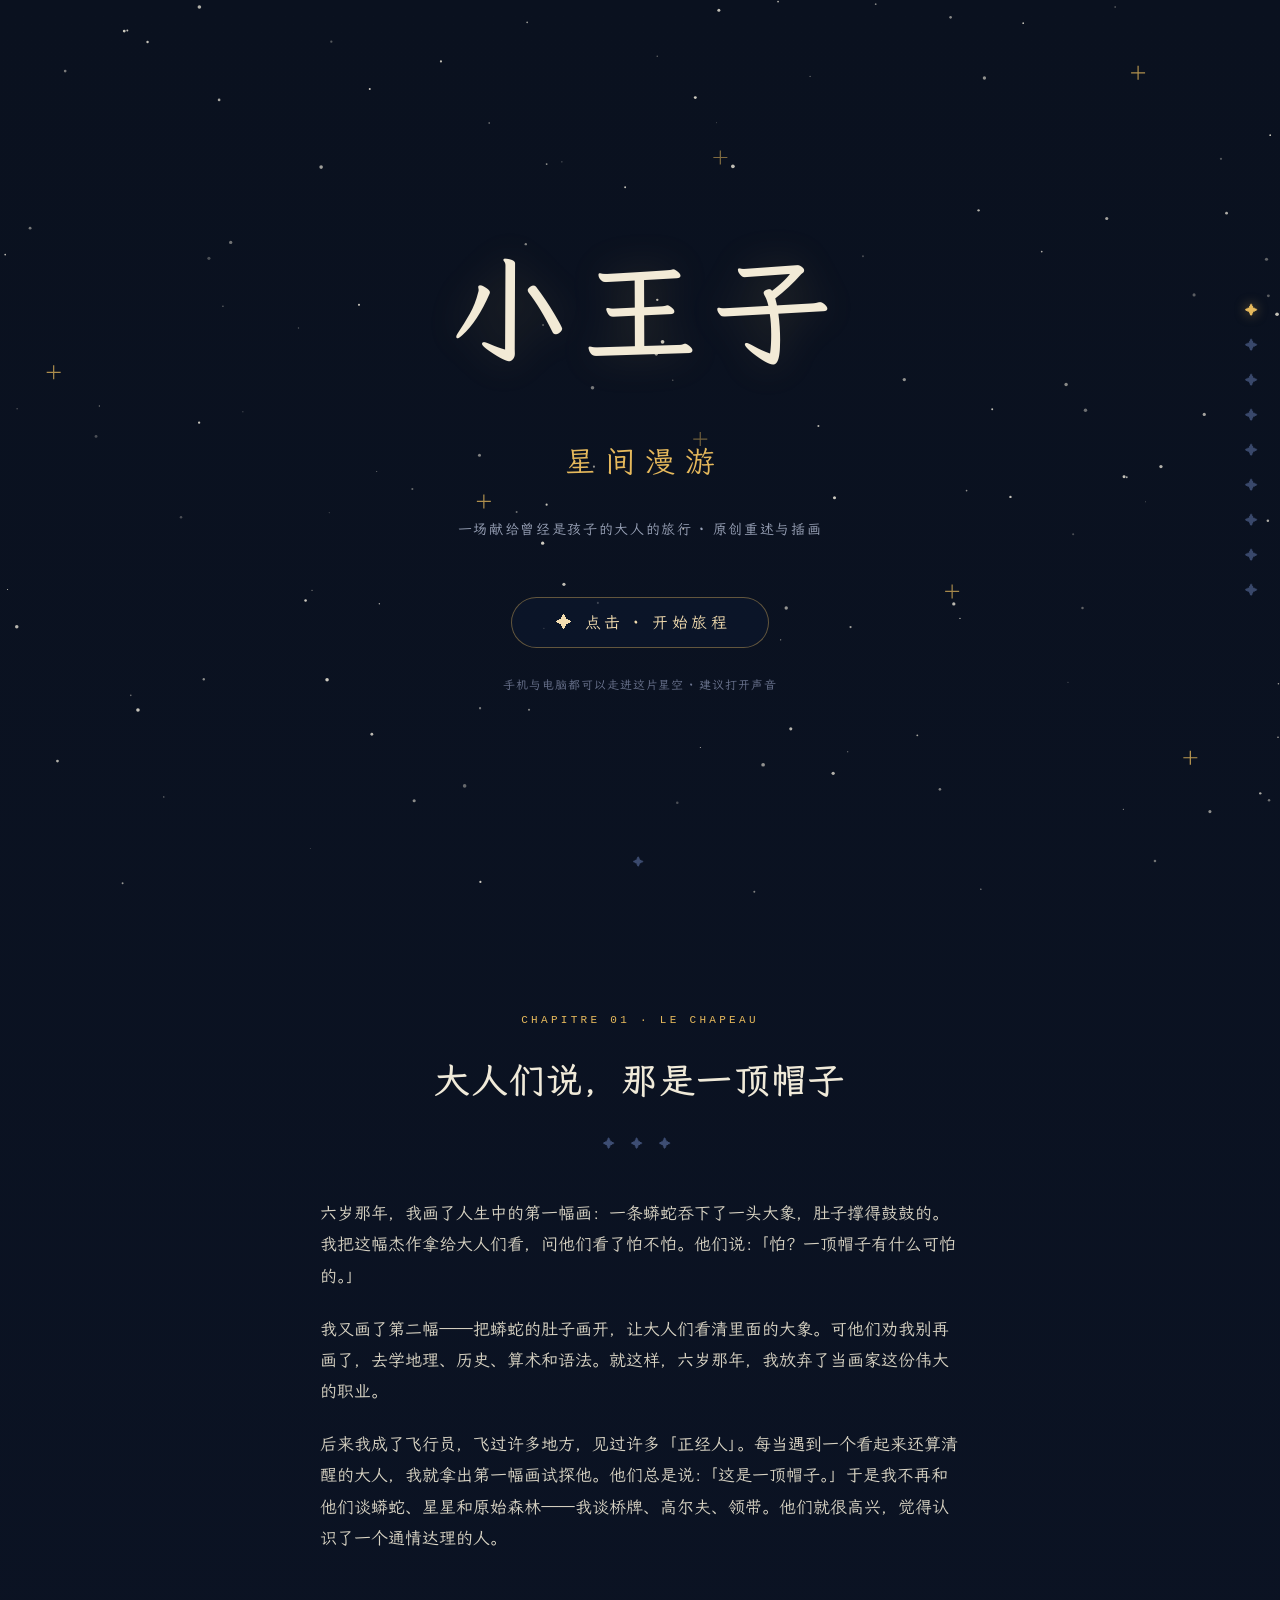
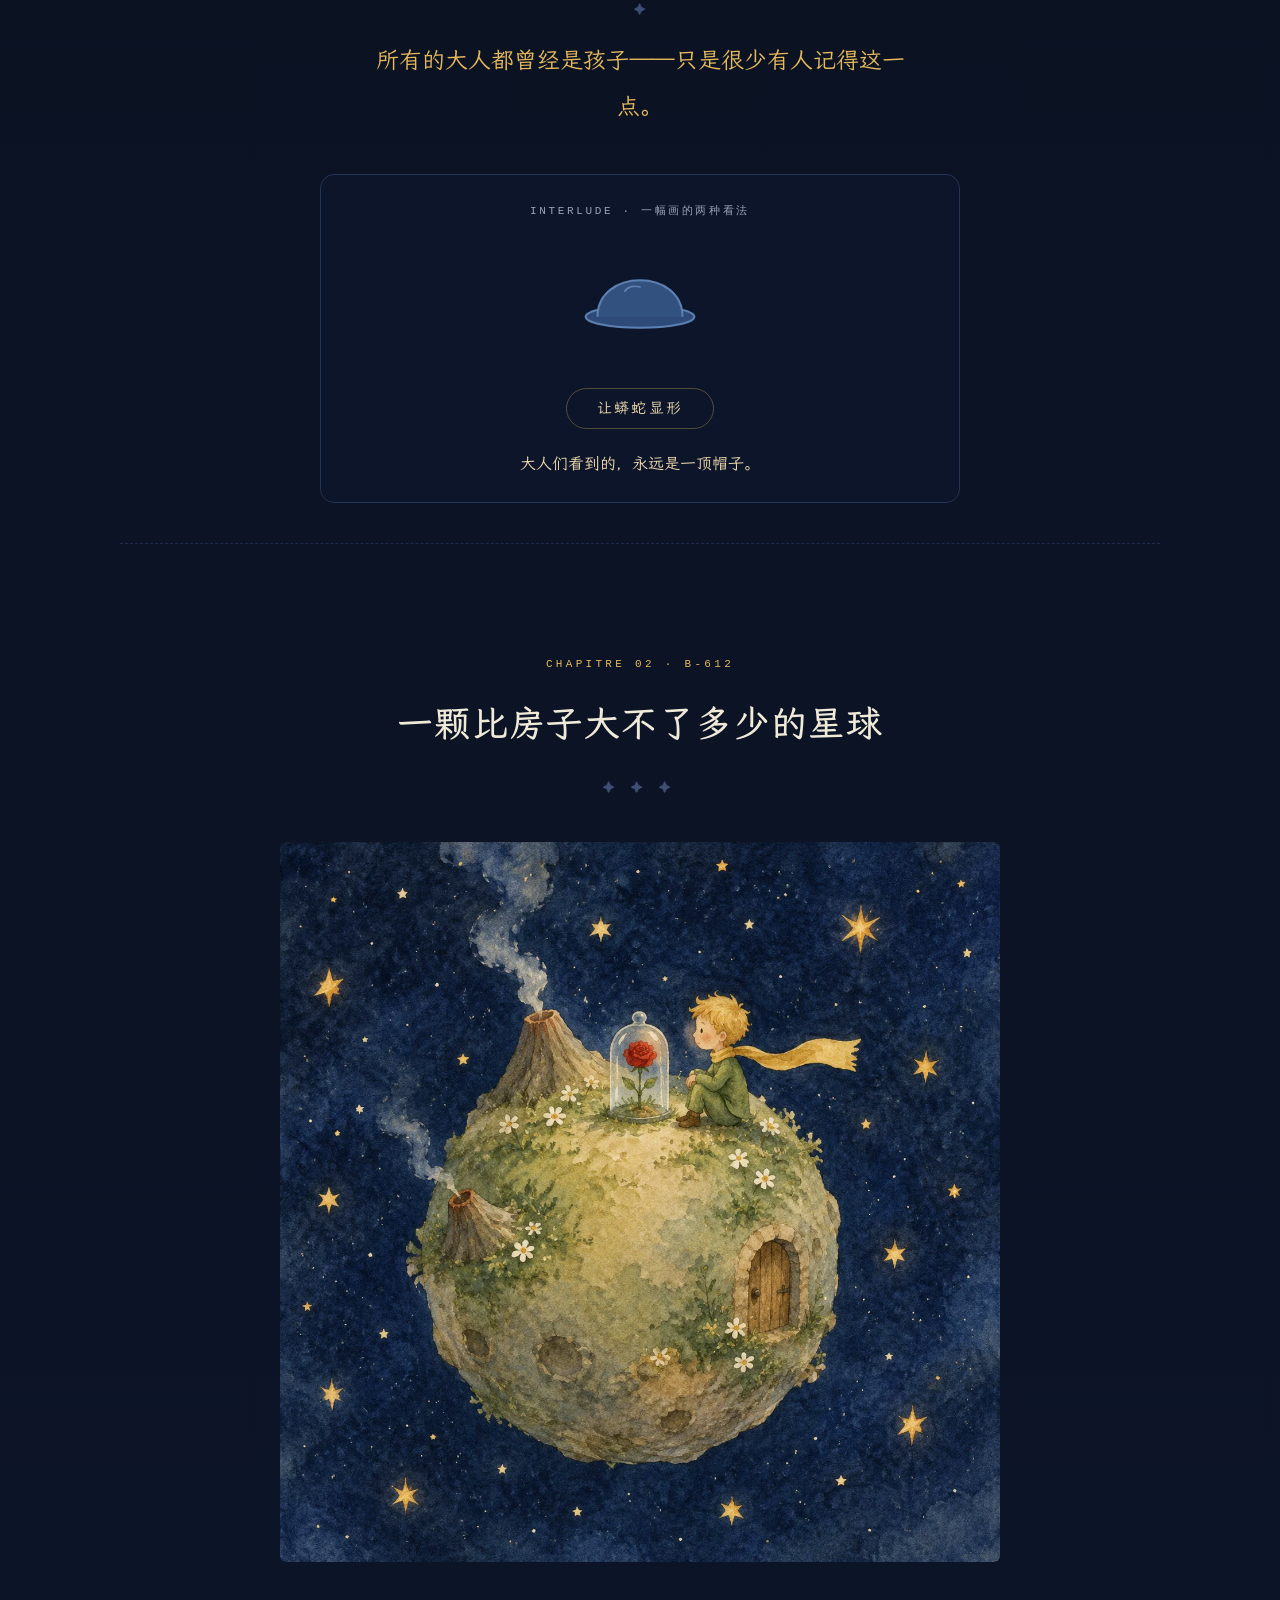
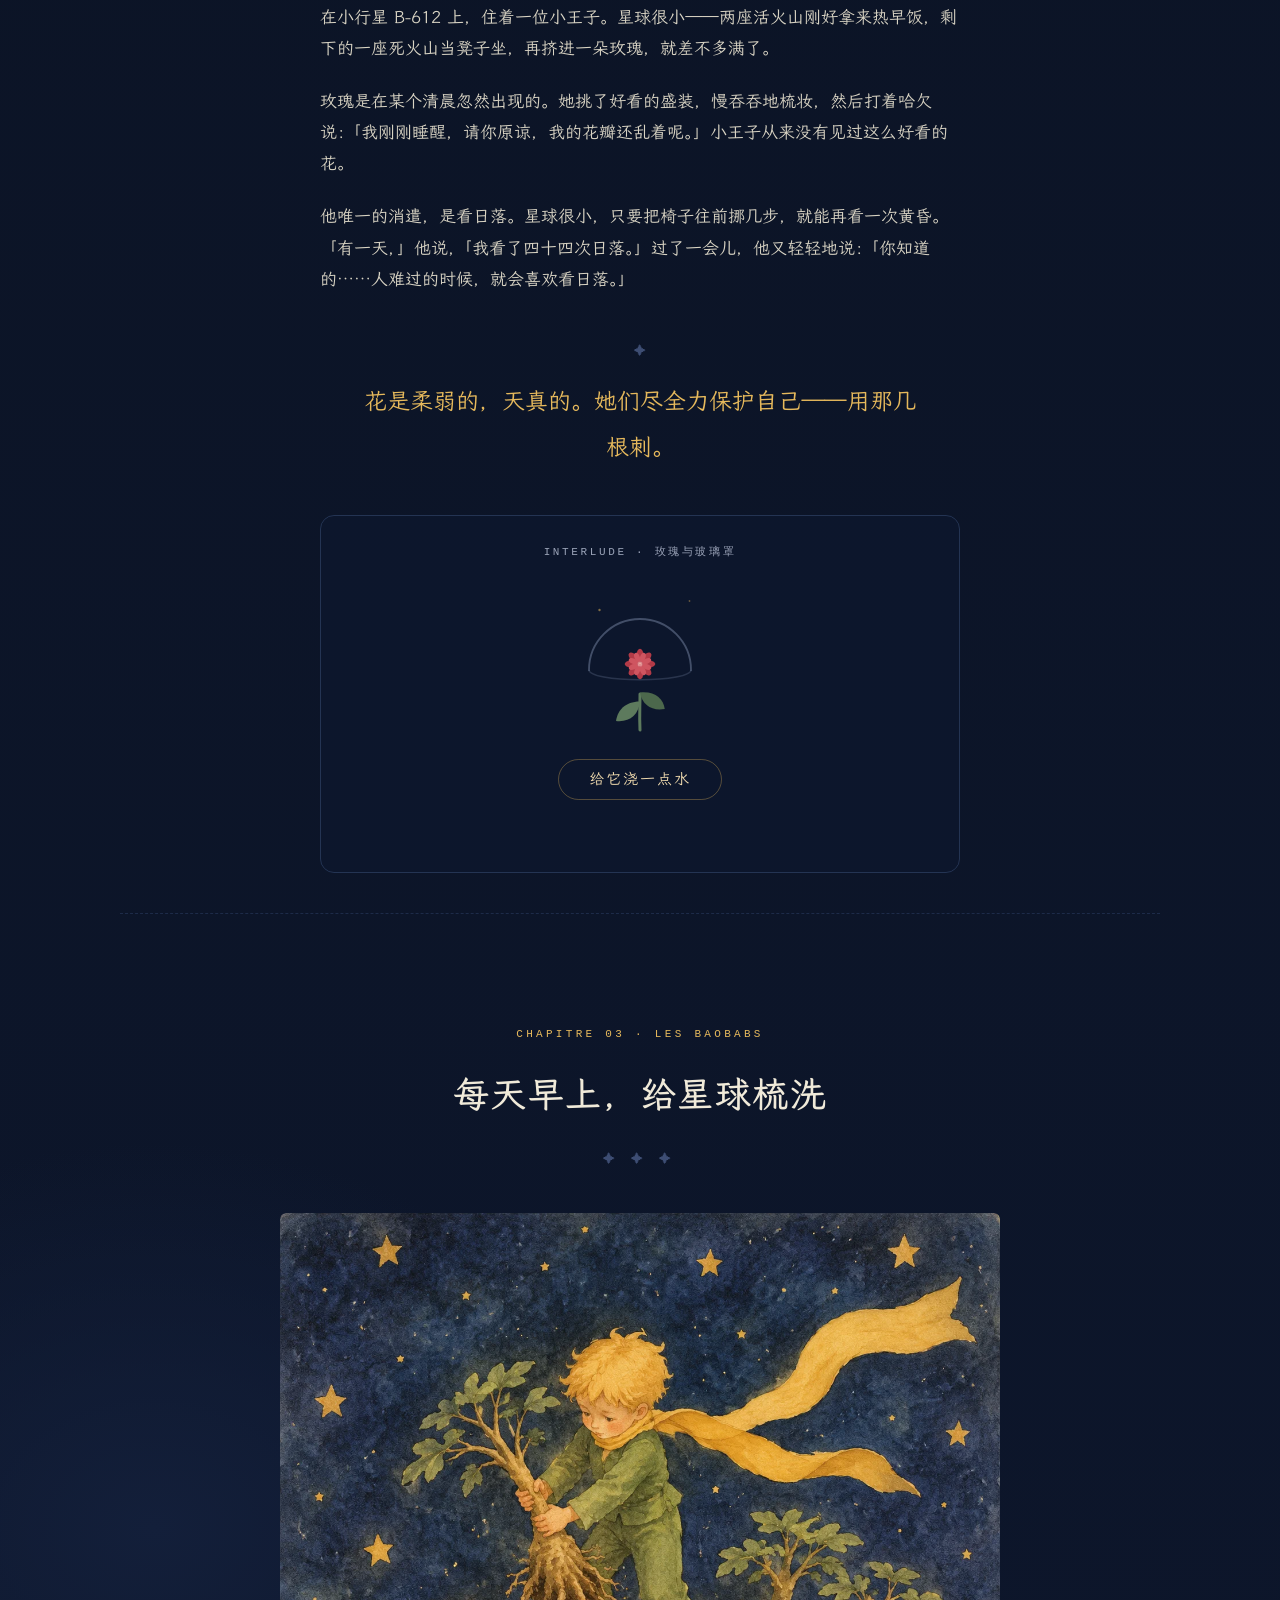
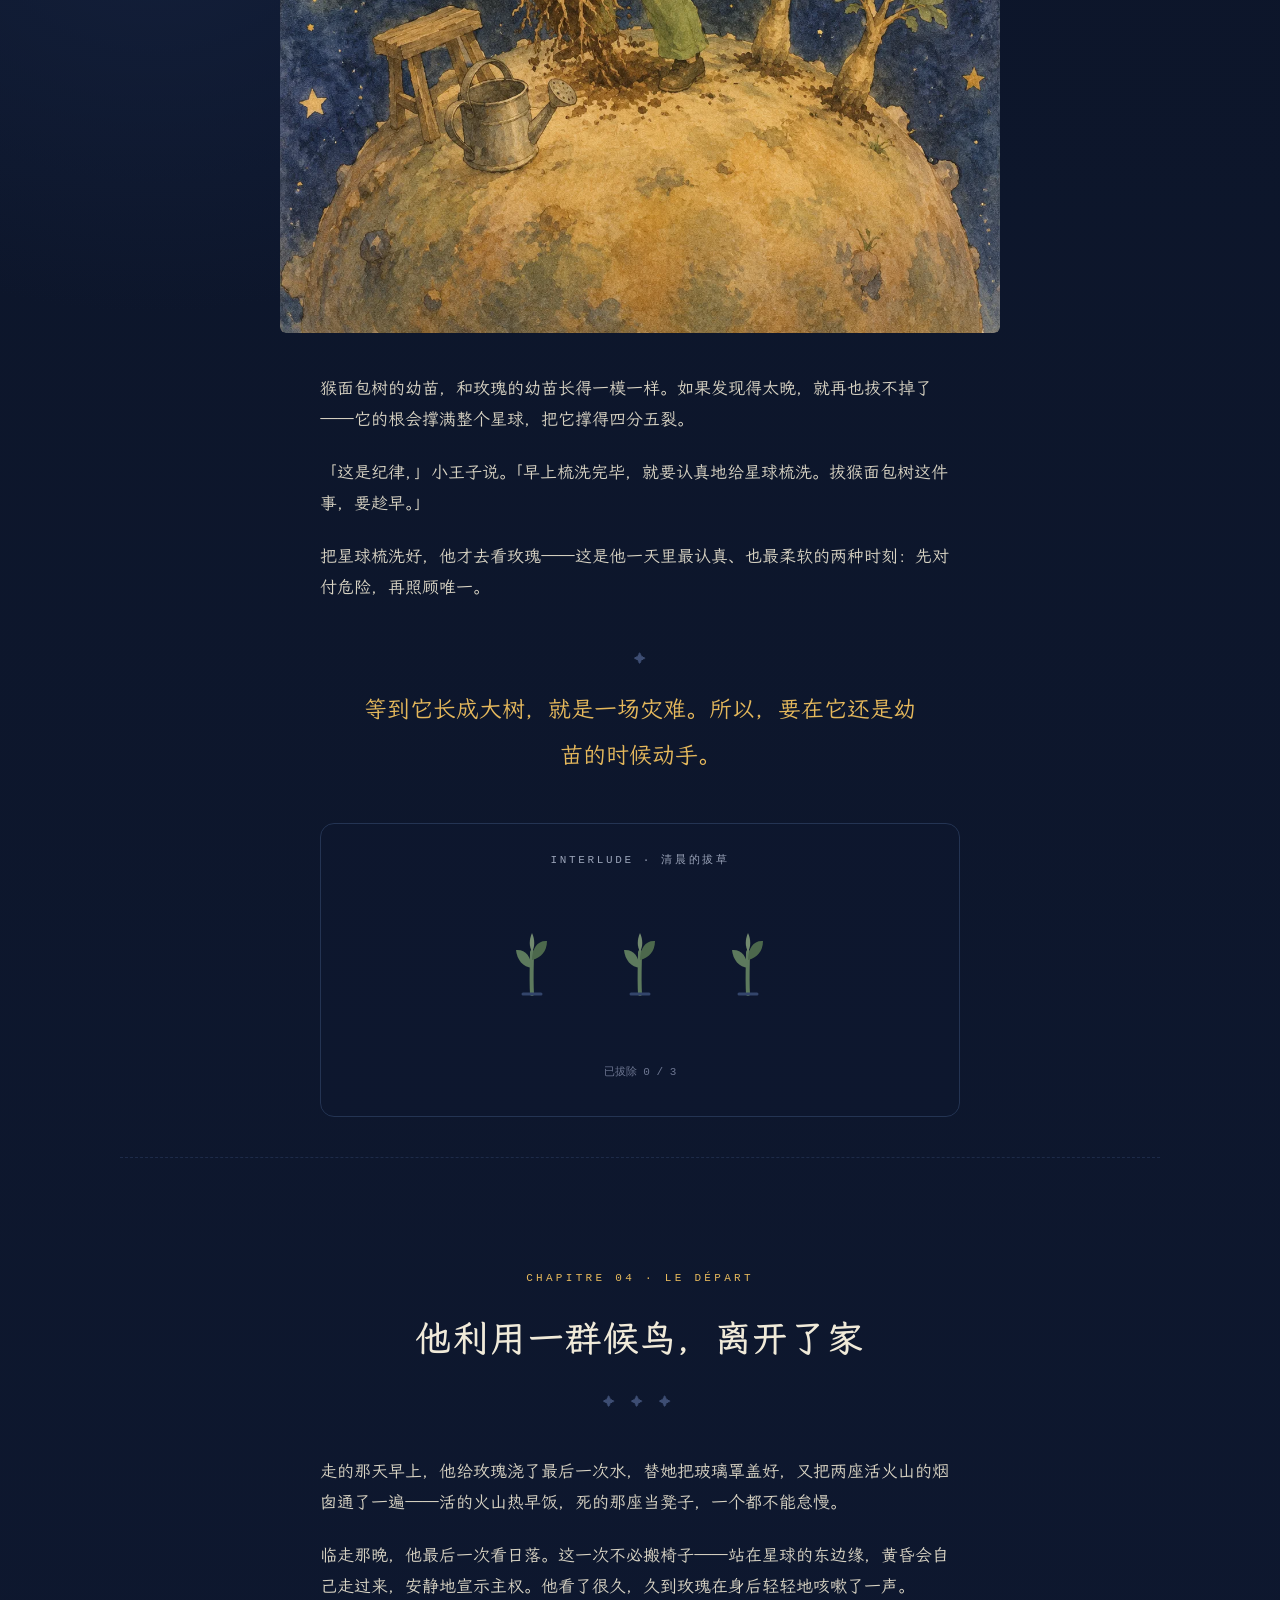
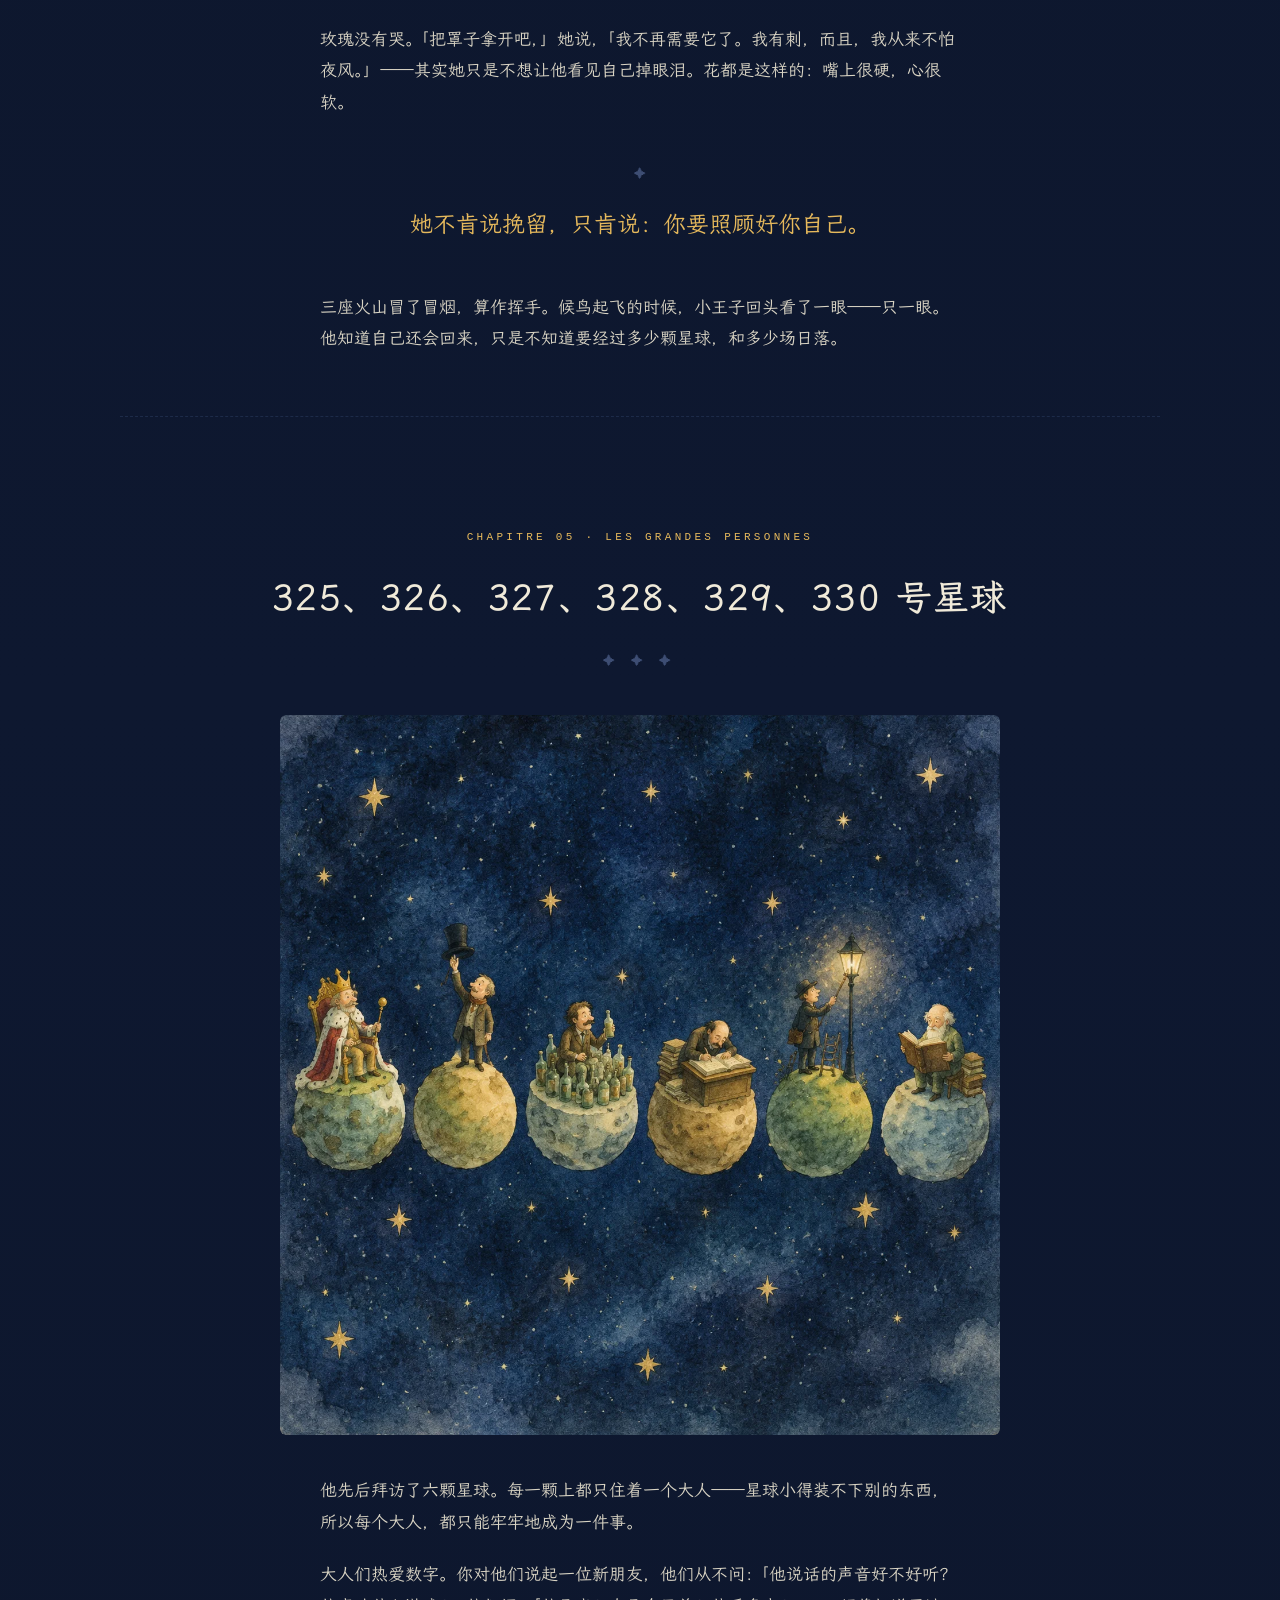
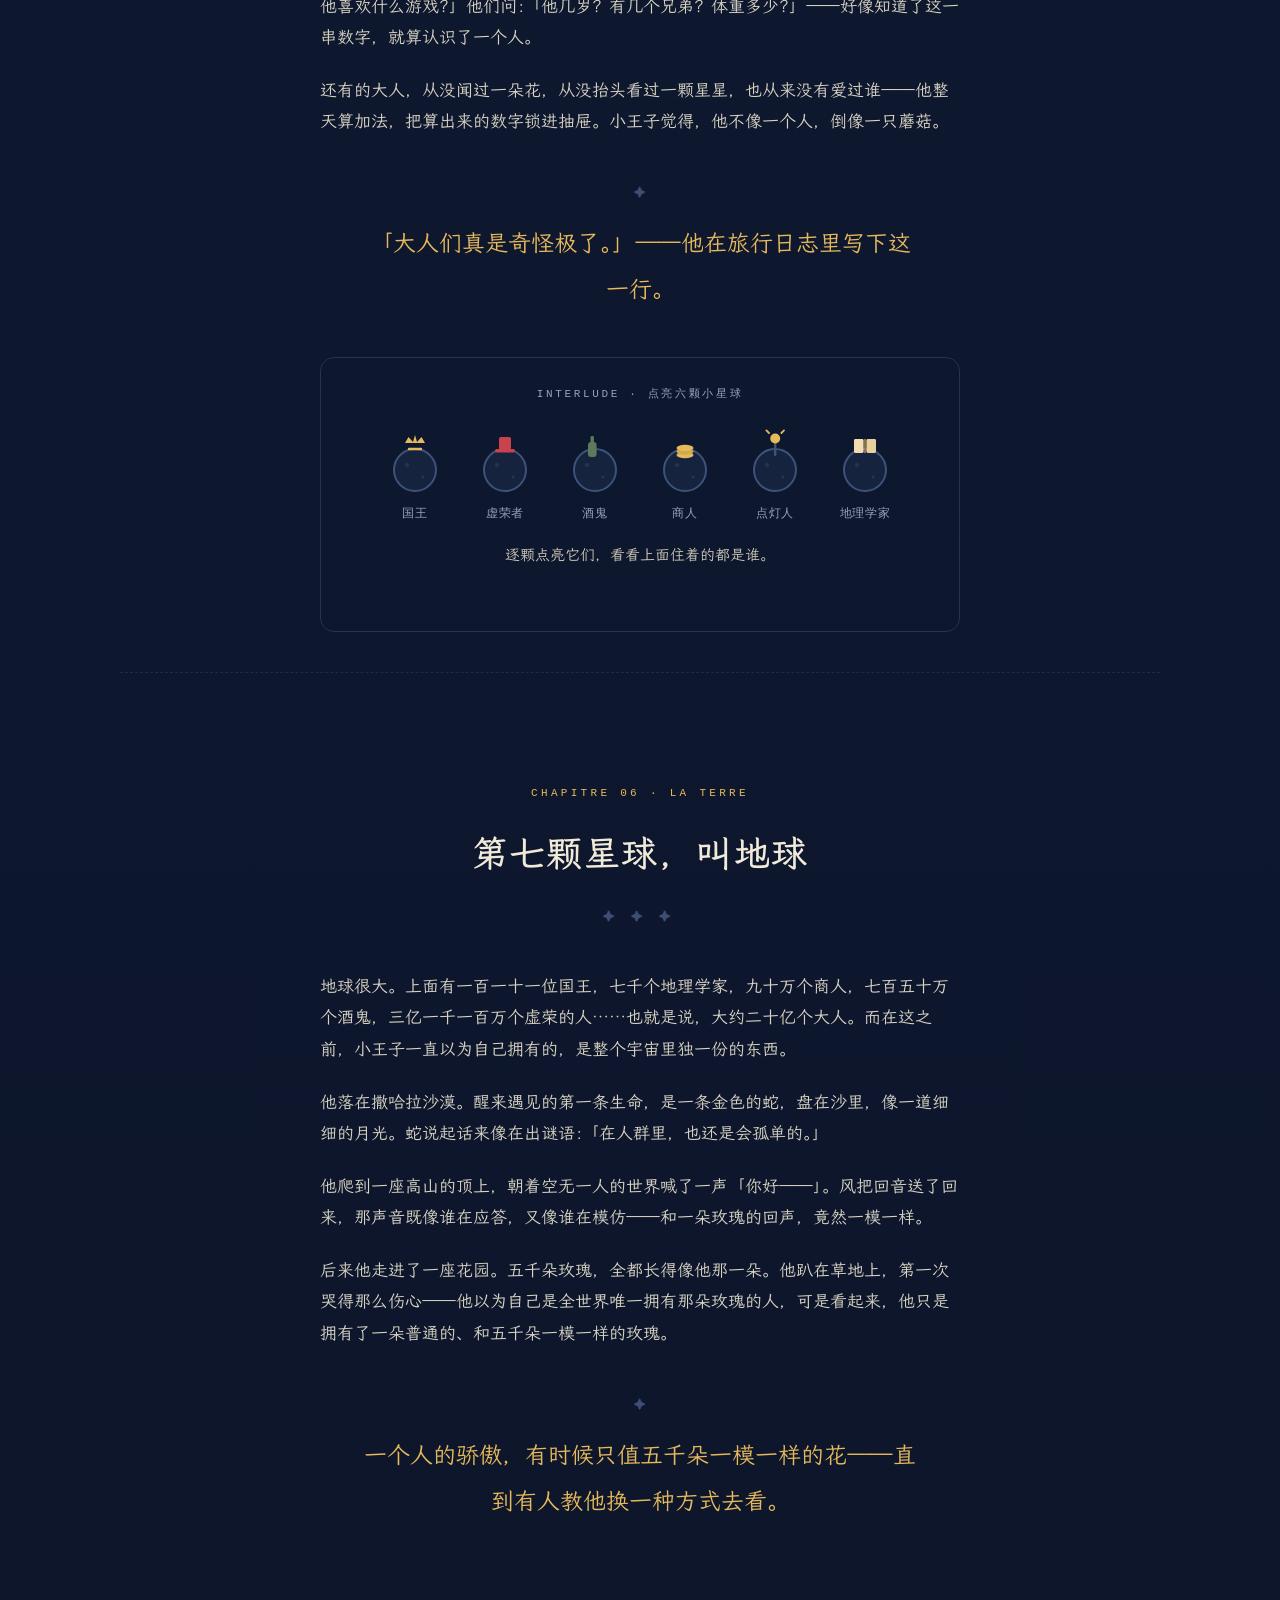
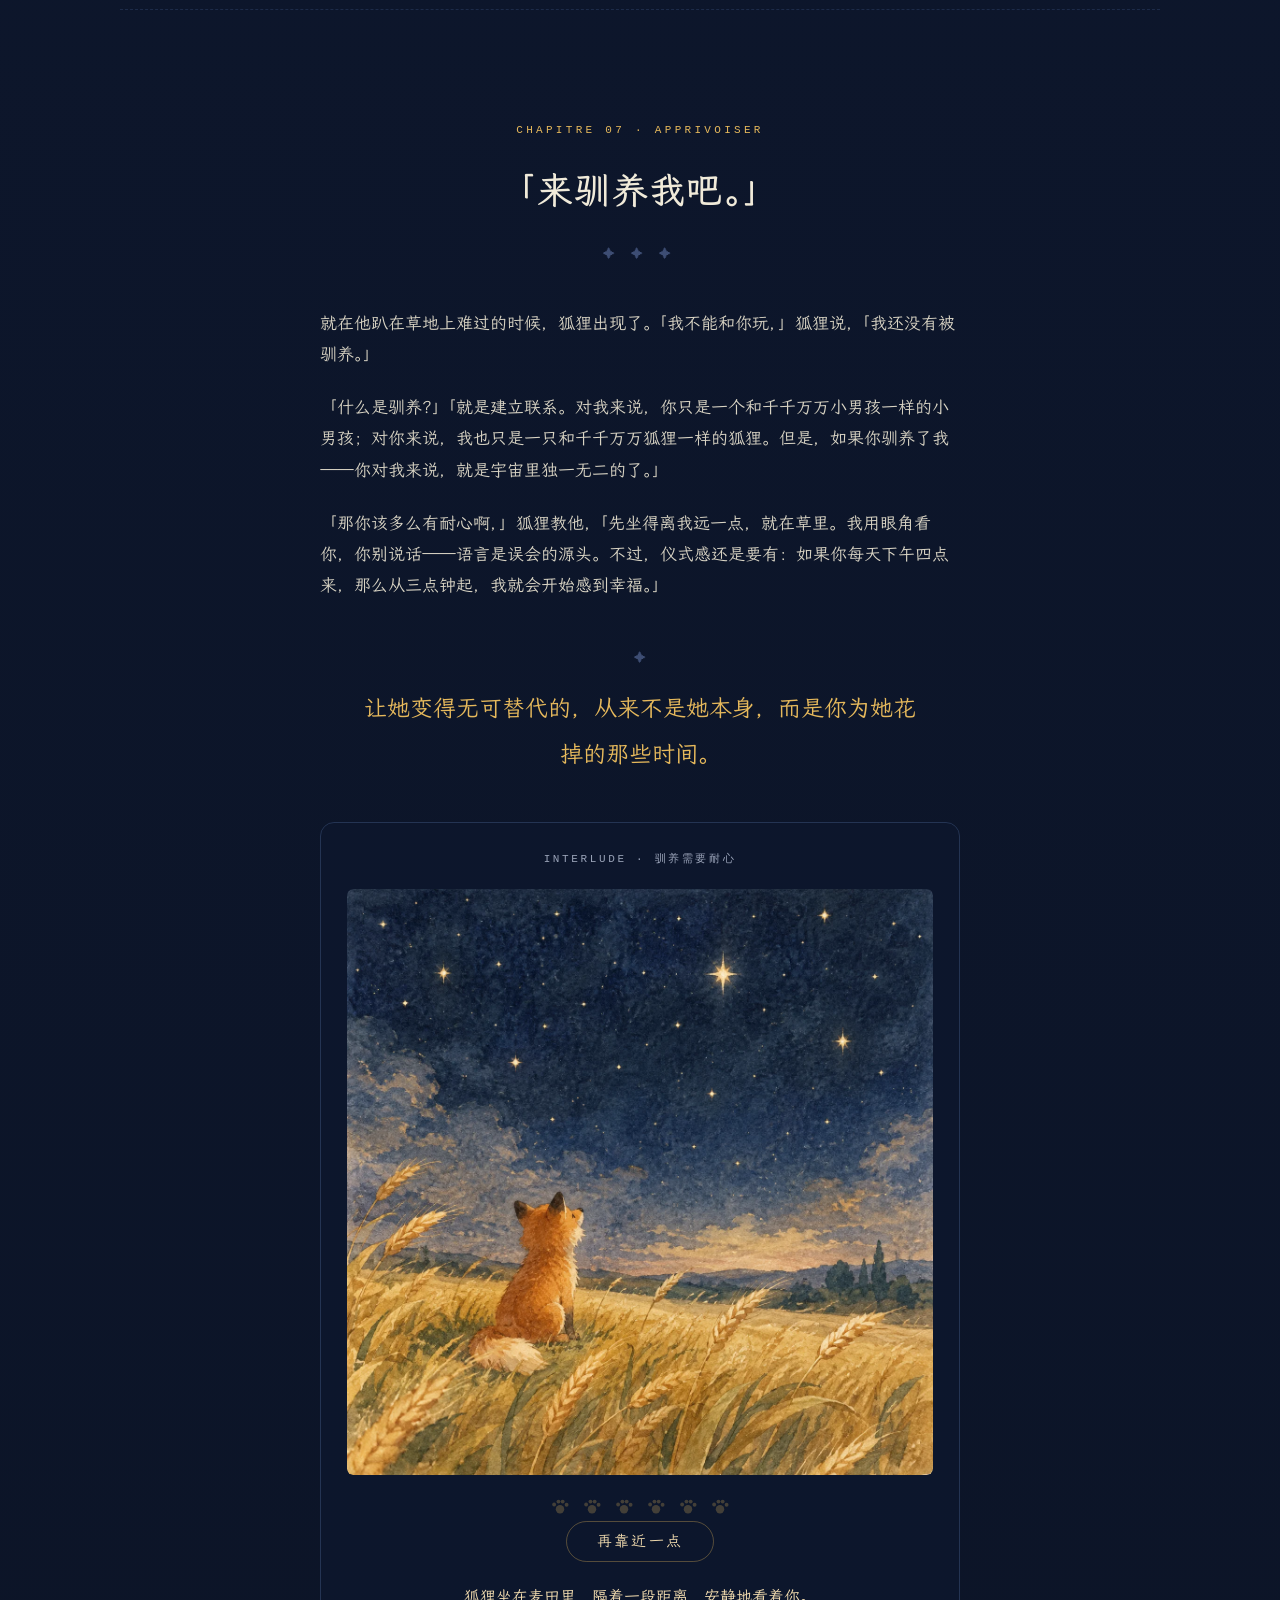
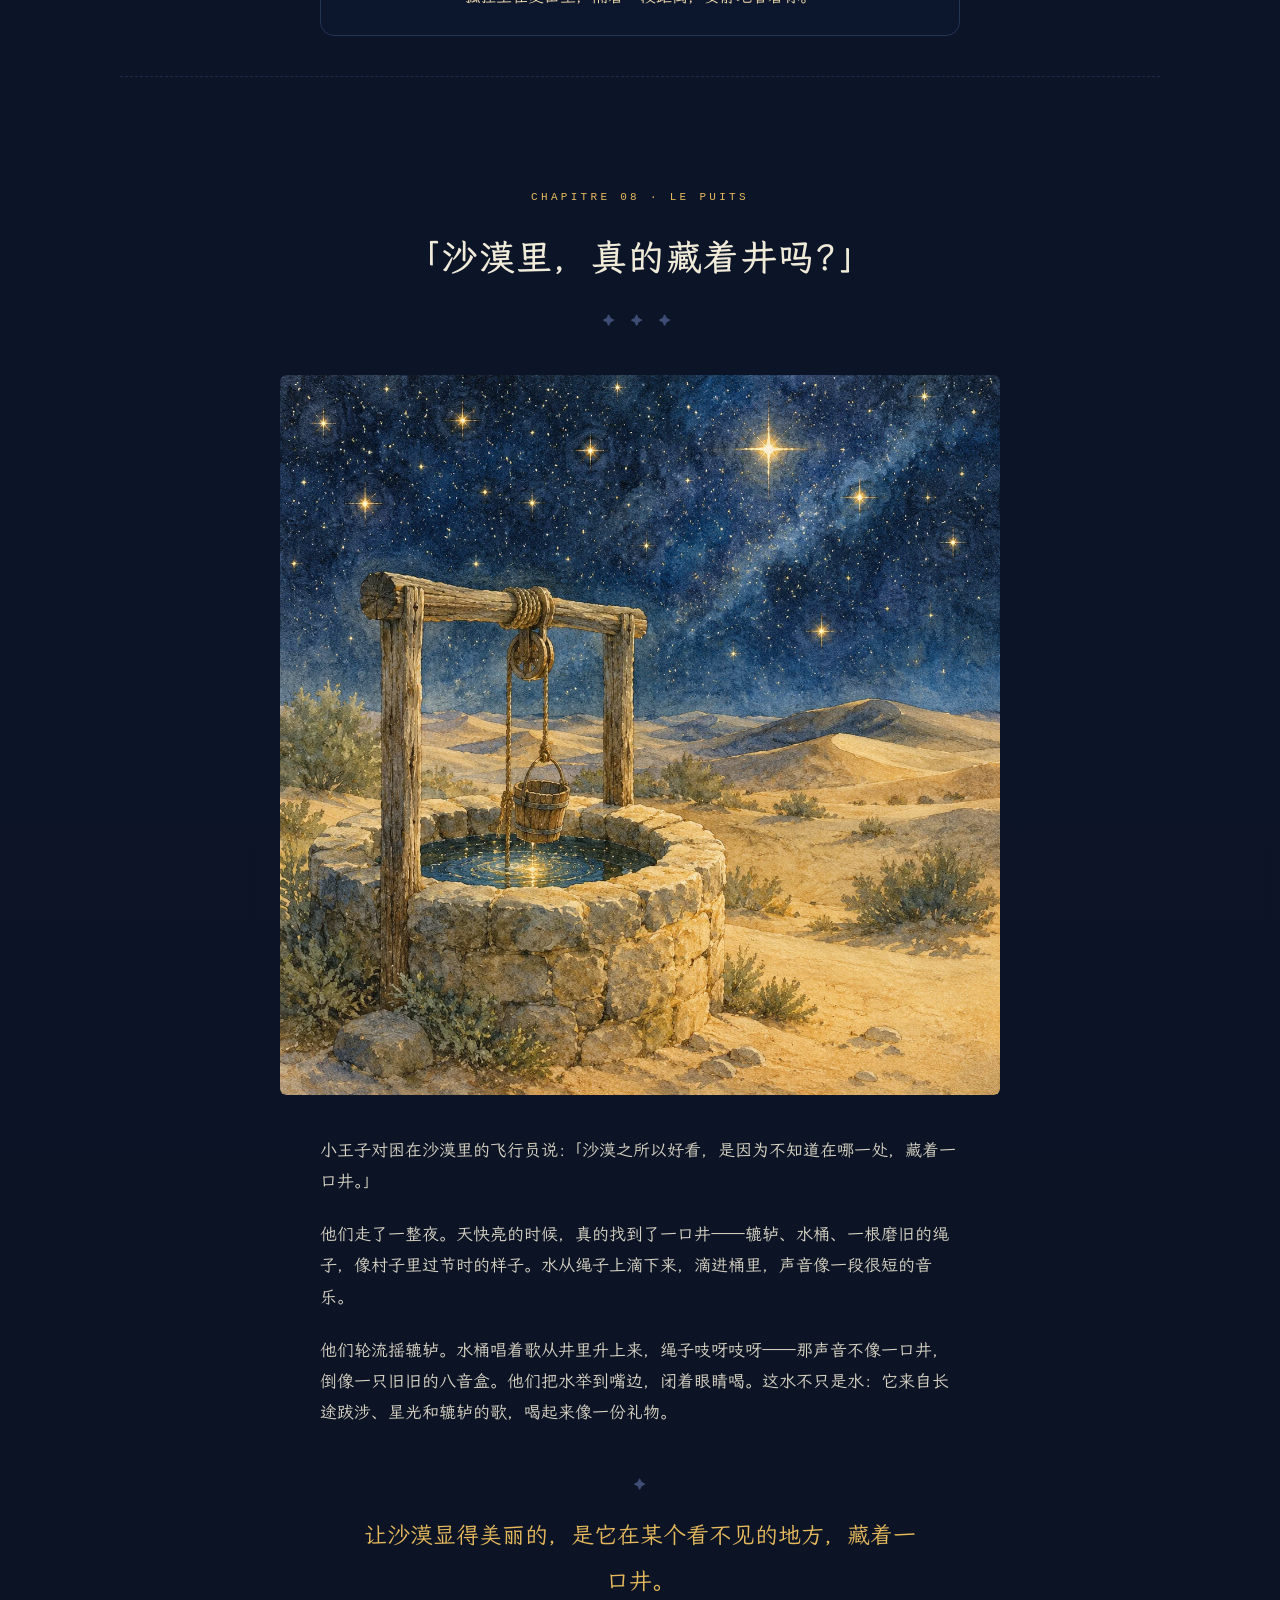
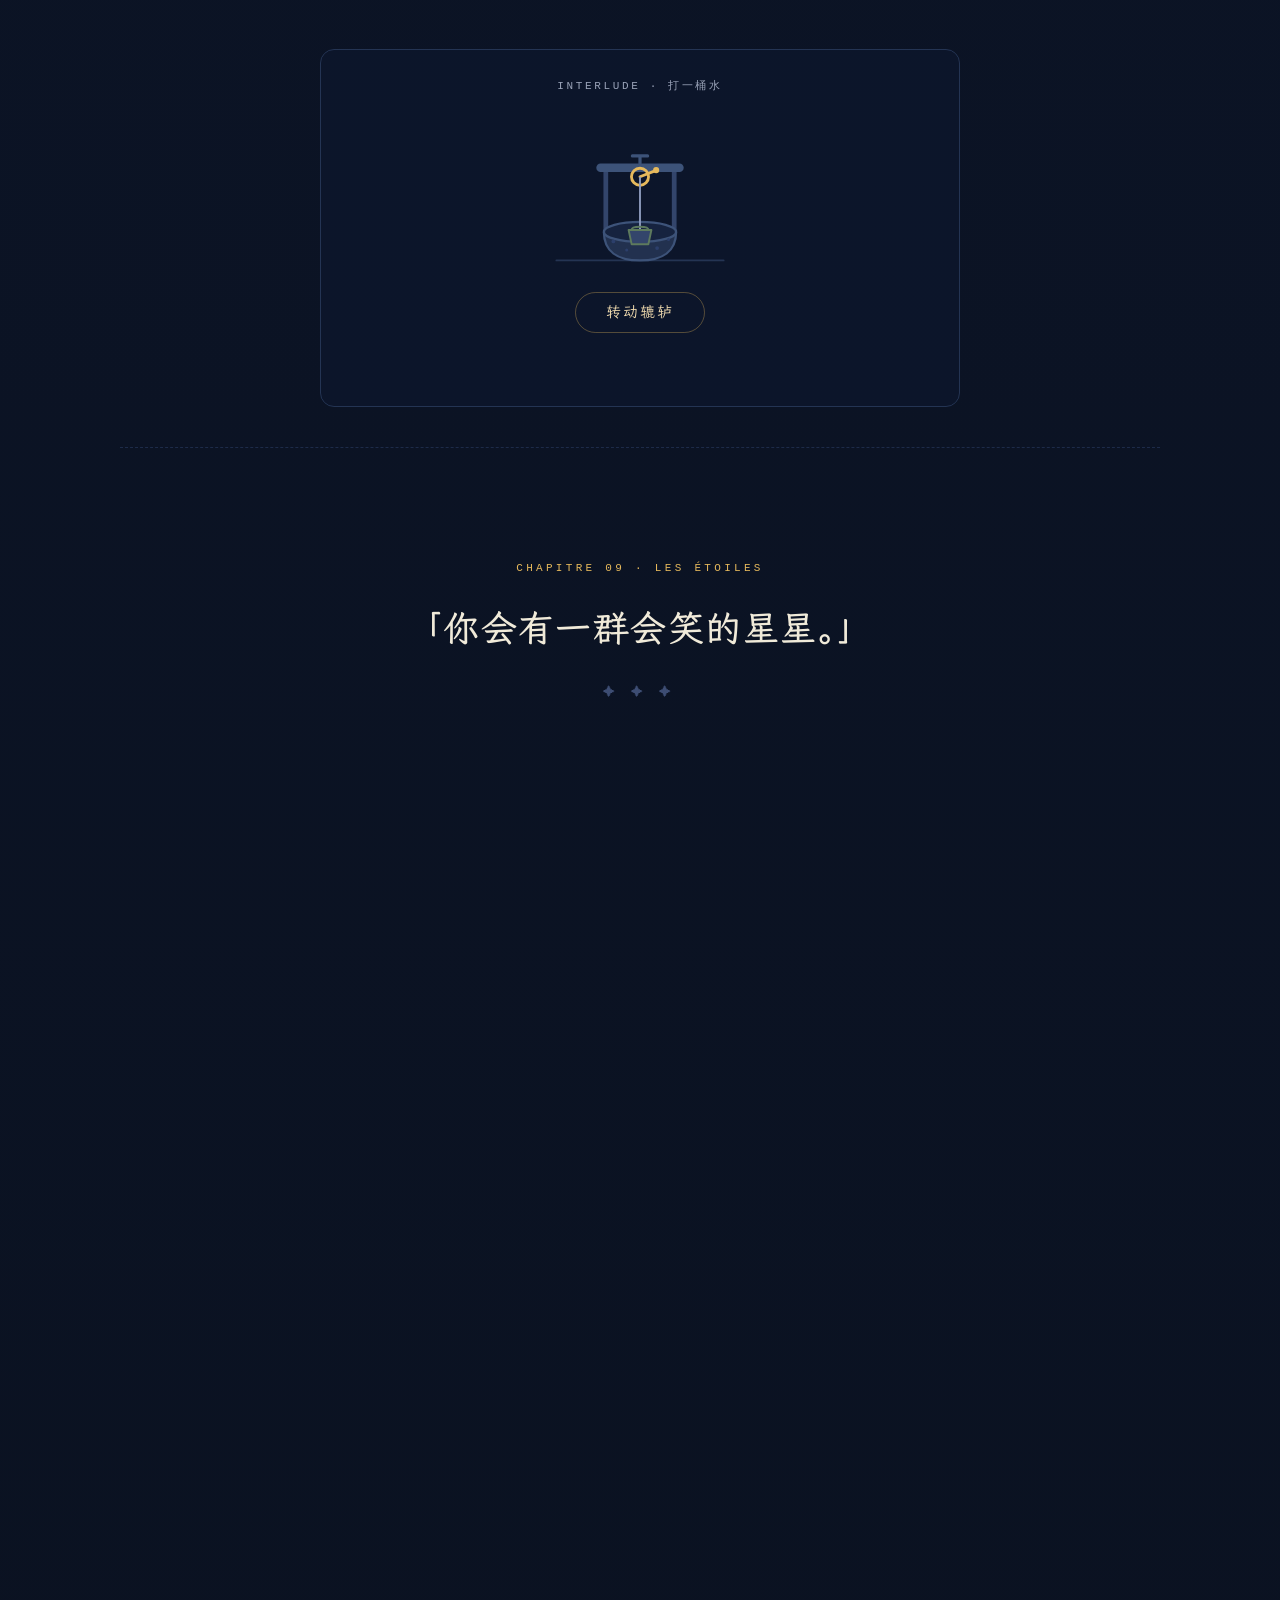
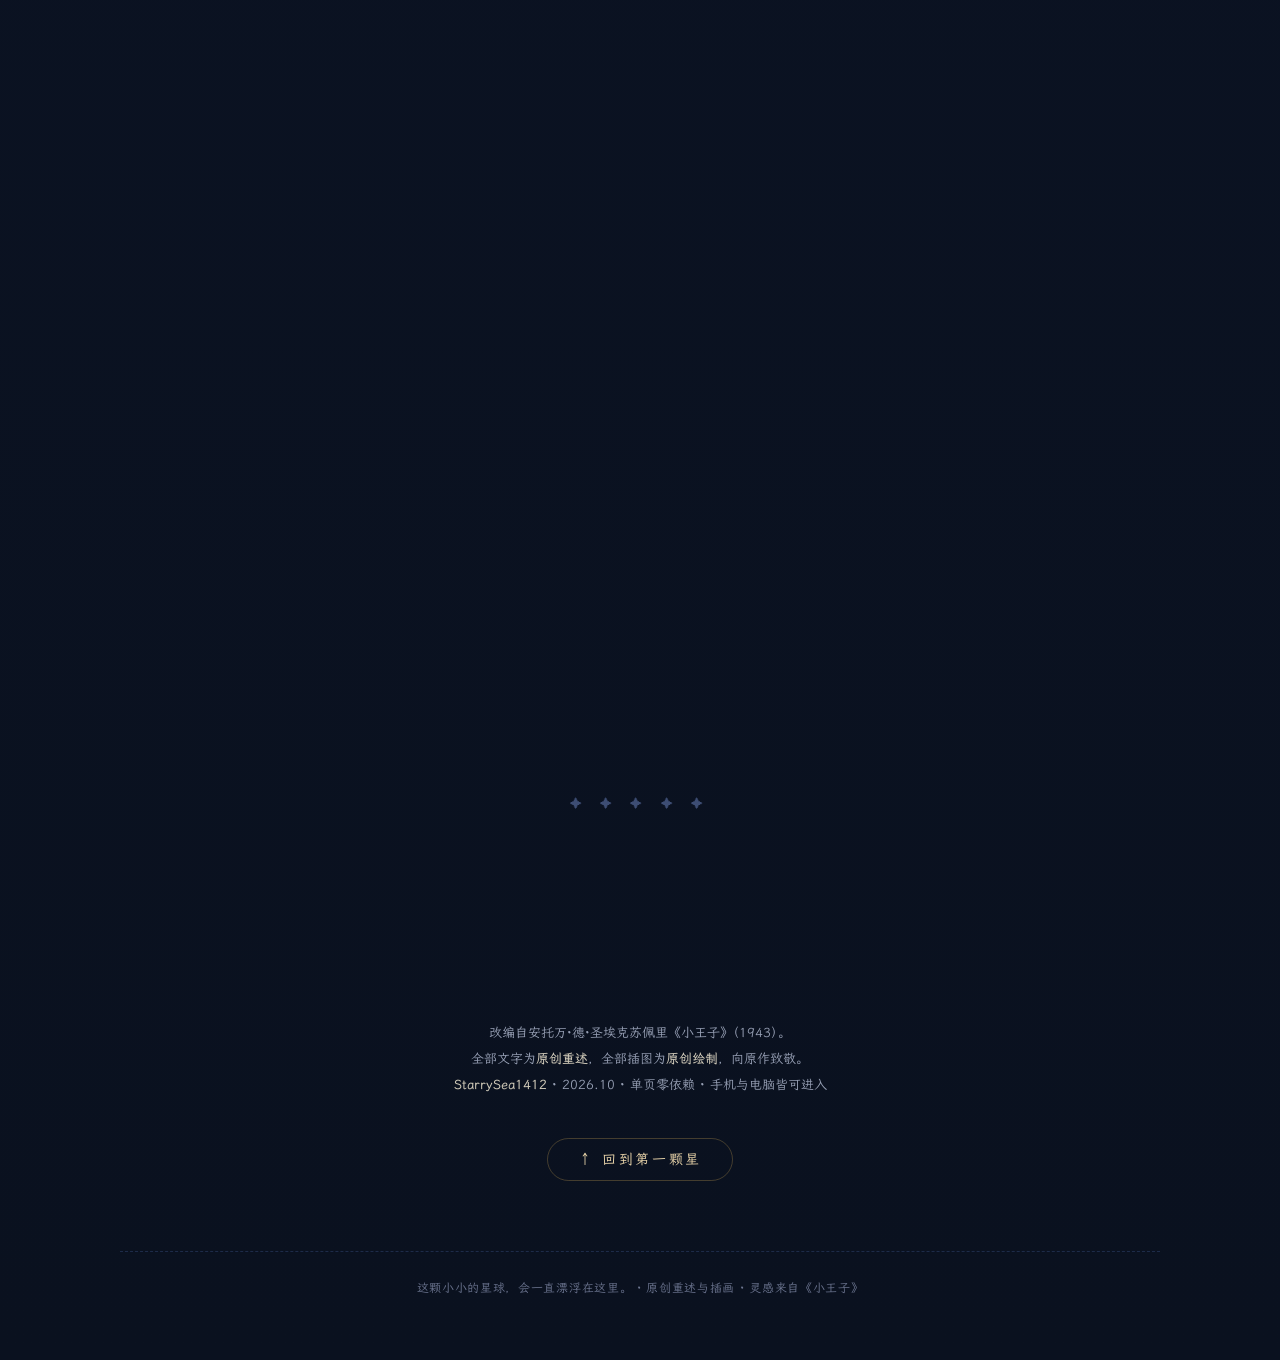
==== commit 1835e07a: "Wire the WenKai font faces, preload, and stacks into the page; update chapter count in meta" ====
--- a/index.html
+++ b/index.html
@@ -5,20 +5,23 @@
 <meta name="viewport" content="width=device-width, initial-scale=1"/>
 <meta name="color-scheme" content="dark"/>
 <meta name="theme-color" content="#0a111f"/>
-<meta name="description" content="小王子 · 星间漫游 —— 一场献给曾经是孩子的大人的旅行。原创中文重述与原创水彩插画，八章互动旅程，手机与电脑皆可进入。"/>
+<meta name="description" content="小王子 · 星间漫游 —— 一场献给曾经是孩子的大人的旅行。原创中文重述与原创水彩插画，九章互动旅程，手机与电脑皆可进入。"/>
 <meta property="og:title" content="小王子 · 星间漫游"/>
-<meta property="og:description" content="一颗只比房子大一点的星球，上面住着一位小王子。八章互动旅程，献给曾经是孩子的大人。"/>
+<meta property="og:description" content="一颗只比房子大一点的星球，上面住着一位小王子。九章互动旅程，献给曾经是孩子的大人。"/>
 <meta property="og:type" content="website"/>
 <title>小王子 · 星间漫游</title>
 <link rel="icon" type="image/svg+xml" href="data:image/svg+xml,%3Csvg xmlns='http://www.w3.org/2000/svg' viewBox='0 0 24 24'%3E%3Crect width='24' height='24' rx='5' fill='%230a111f'/%3E%3Cpath d='M12 3l1.9 6.1L20 11l-6.1 1.9L12 19l-1.9-6.1L4 11l6.1-1.9z' fill='%23e6b95c'/%3E%3C/svg%3E"/>
+<link rel="preload" href="assets/fonts/wenkai-regular.woff2" as="font" type="font/woff2" crossorigin/>
 <style>
+@font-face{font-family:"LXGW WenKai";src:url("assets/fonts/wenkai-regular.woff2") format("woff2");font-weight:300 599;font-style:normal;font-display:swap}
+@font-face{font-family:"LXGW WenKai";src:url("assets/fonts/wenkai-medium.woff2") format("woff2");font-weight:600 900;font-style:normal;font-display:swap}
 :root{
   --bg0:#0a111f;--bg1:#0e1830;--bg2:#122040;
   --ink:#e9e4d6;--muted:#9aa3b8;--dim:#6d7691;
   --gold:#e6b95c;--gold-soft:#f3ddb0;--rose:#c8434e;--rose-soft:#e08a8f;
   --leaf:#5d7a5d;--line:#243453;
-  --serif:"Songti SC","STSong","Noto Serif CJK SC","Source Han Serif SC",serif;
-  --sans:-apple-system,"PingFang SC","Microsoft YaHei","Noto Sans CJK SC",sans-serif;
+  --serif:"LXGW WenKai","Songti SC","STSong","Noto Serif CJK SC",serif;
+  --sans:"LXGW WenKai",-apple-system,"PingFang SC","Microsoft YaHei",sans-serif;
   --mono:ui-monospace,"SFMono-Regular",Consolas,monospace;
 }
 *{box-sizing:border-box}
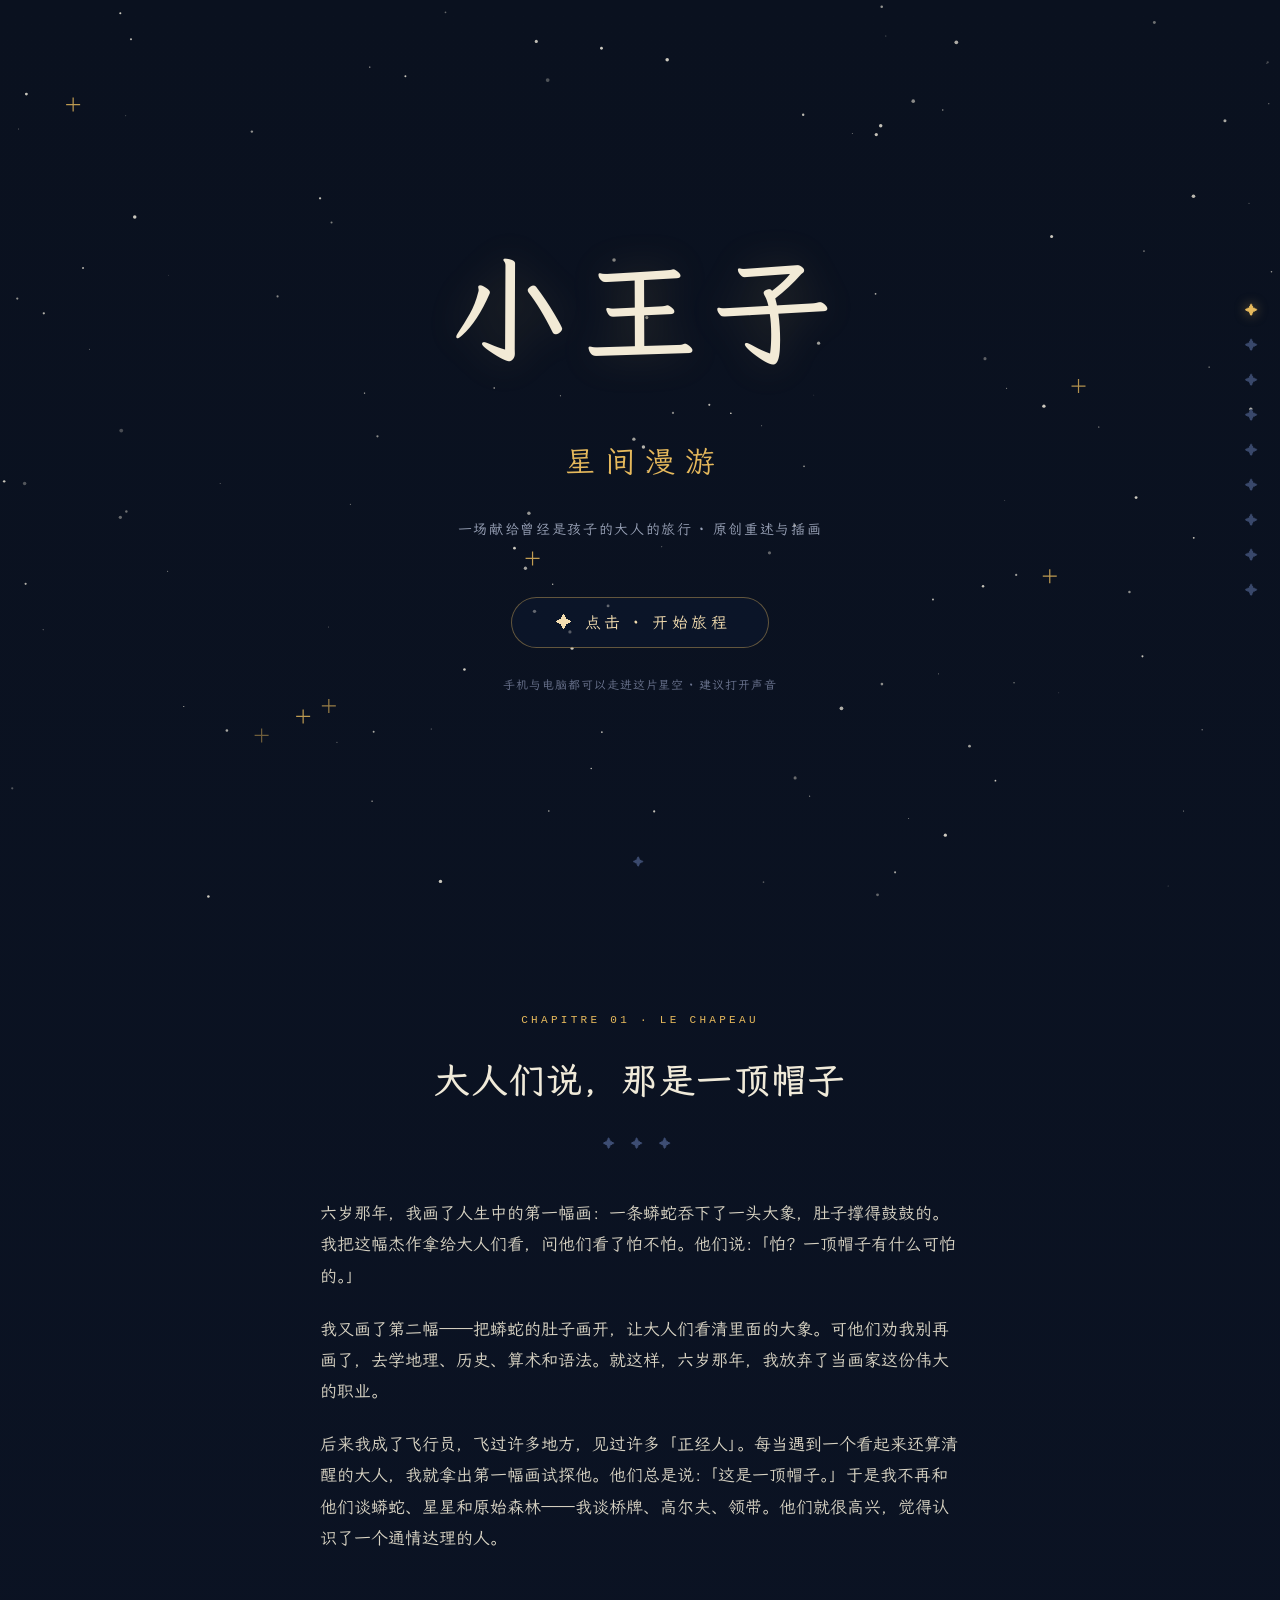
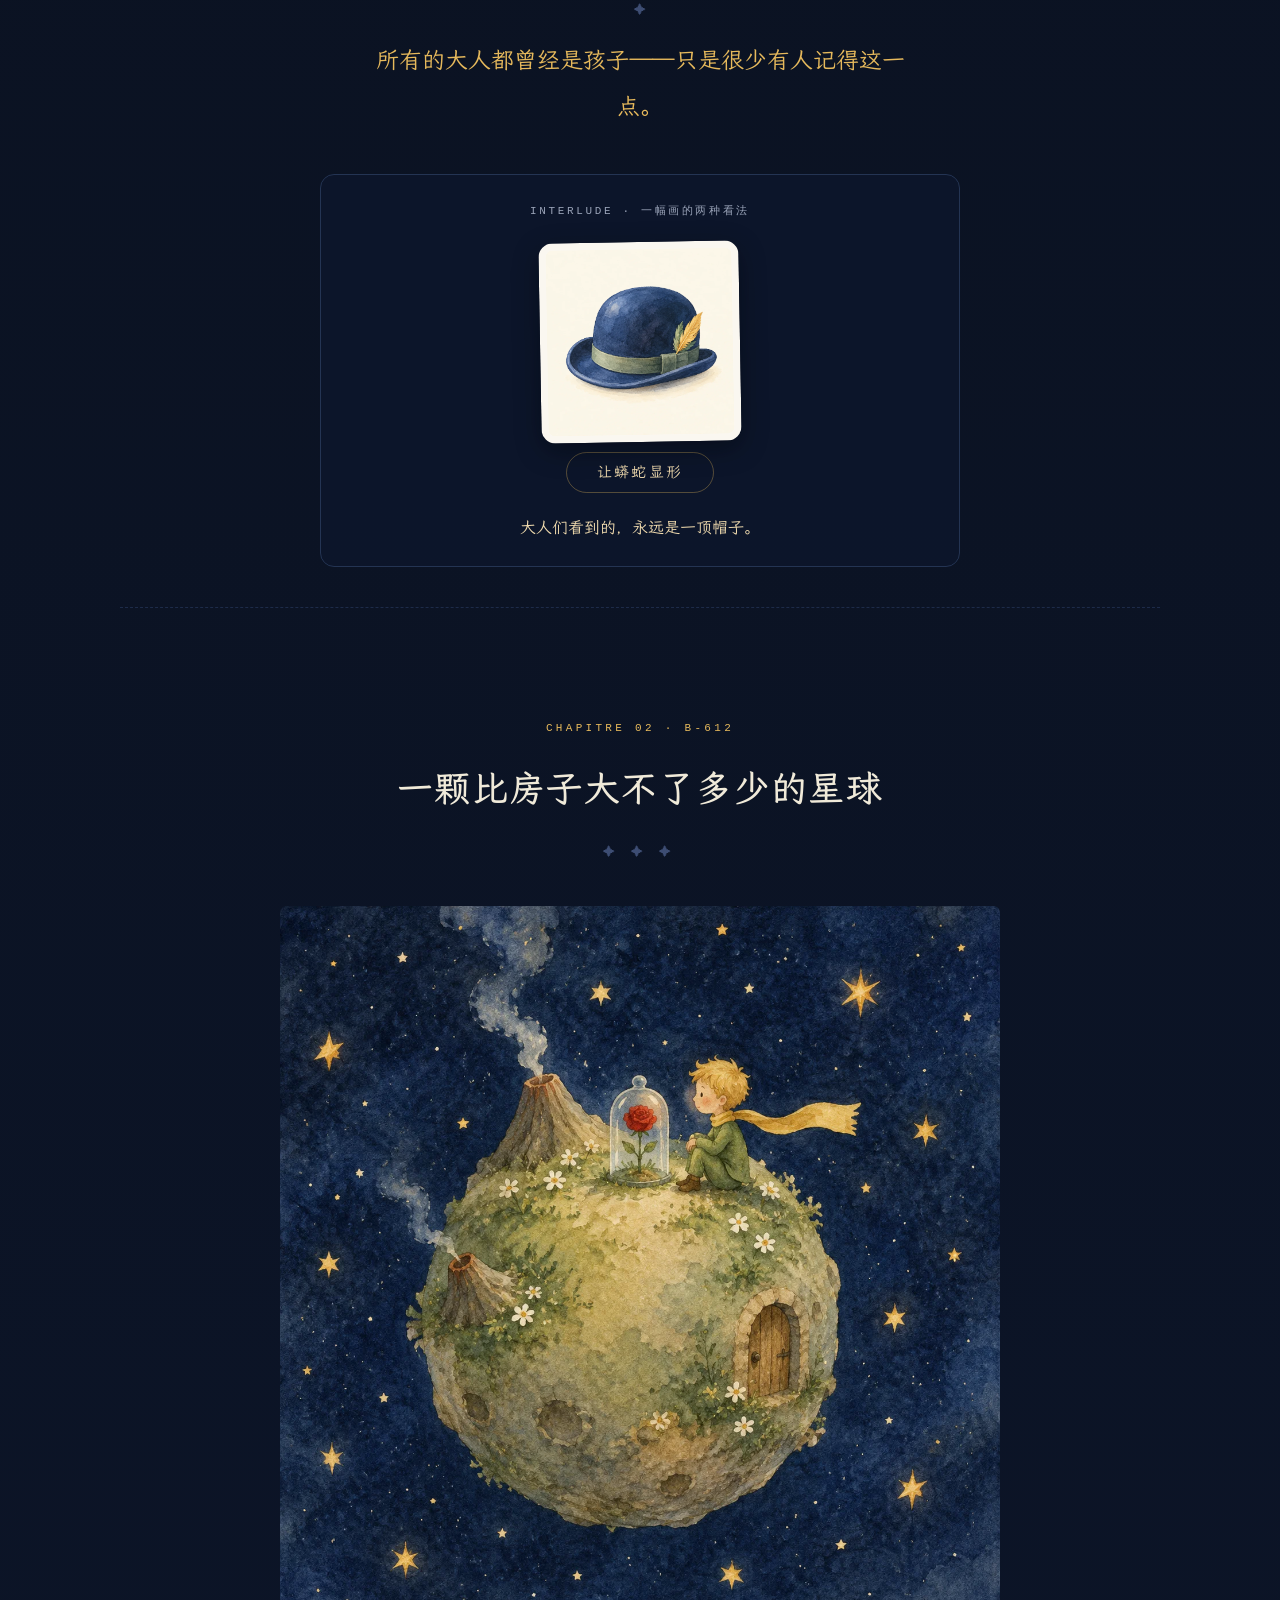
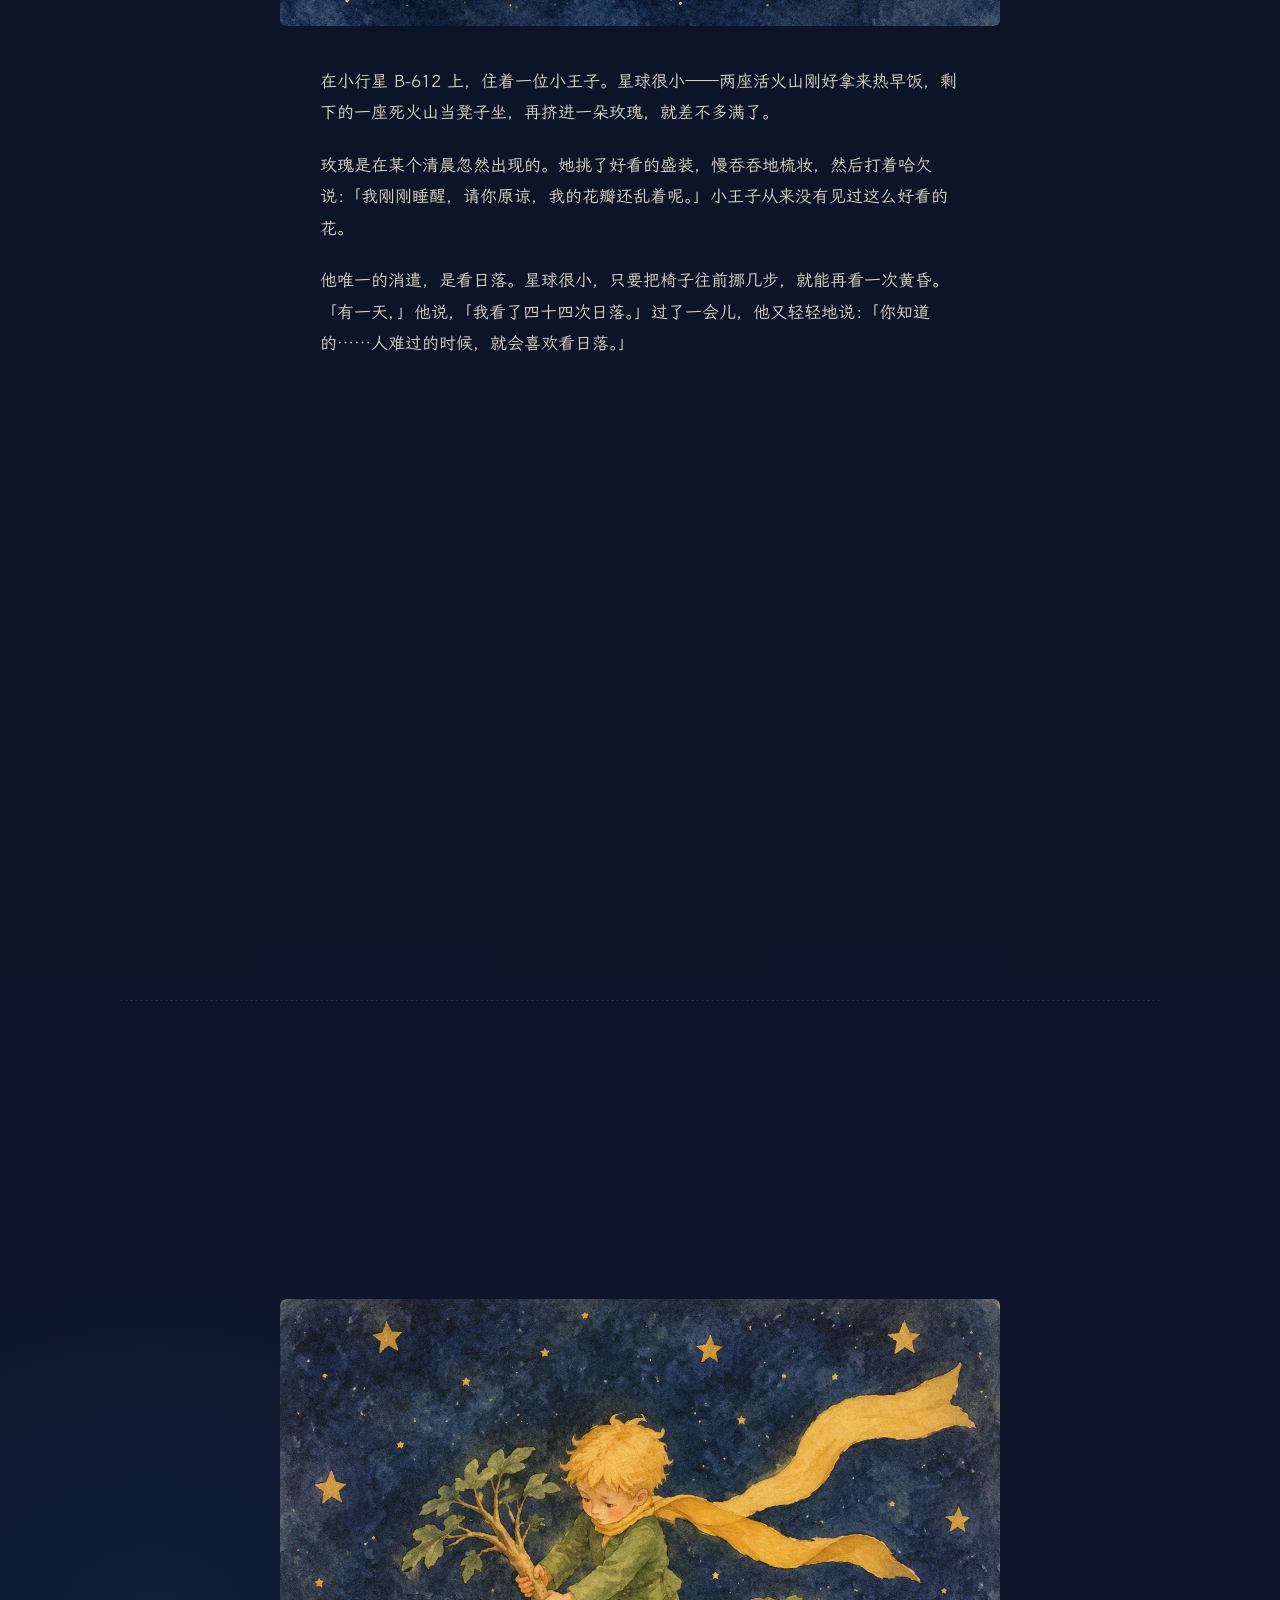
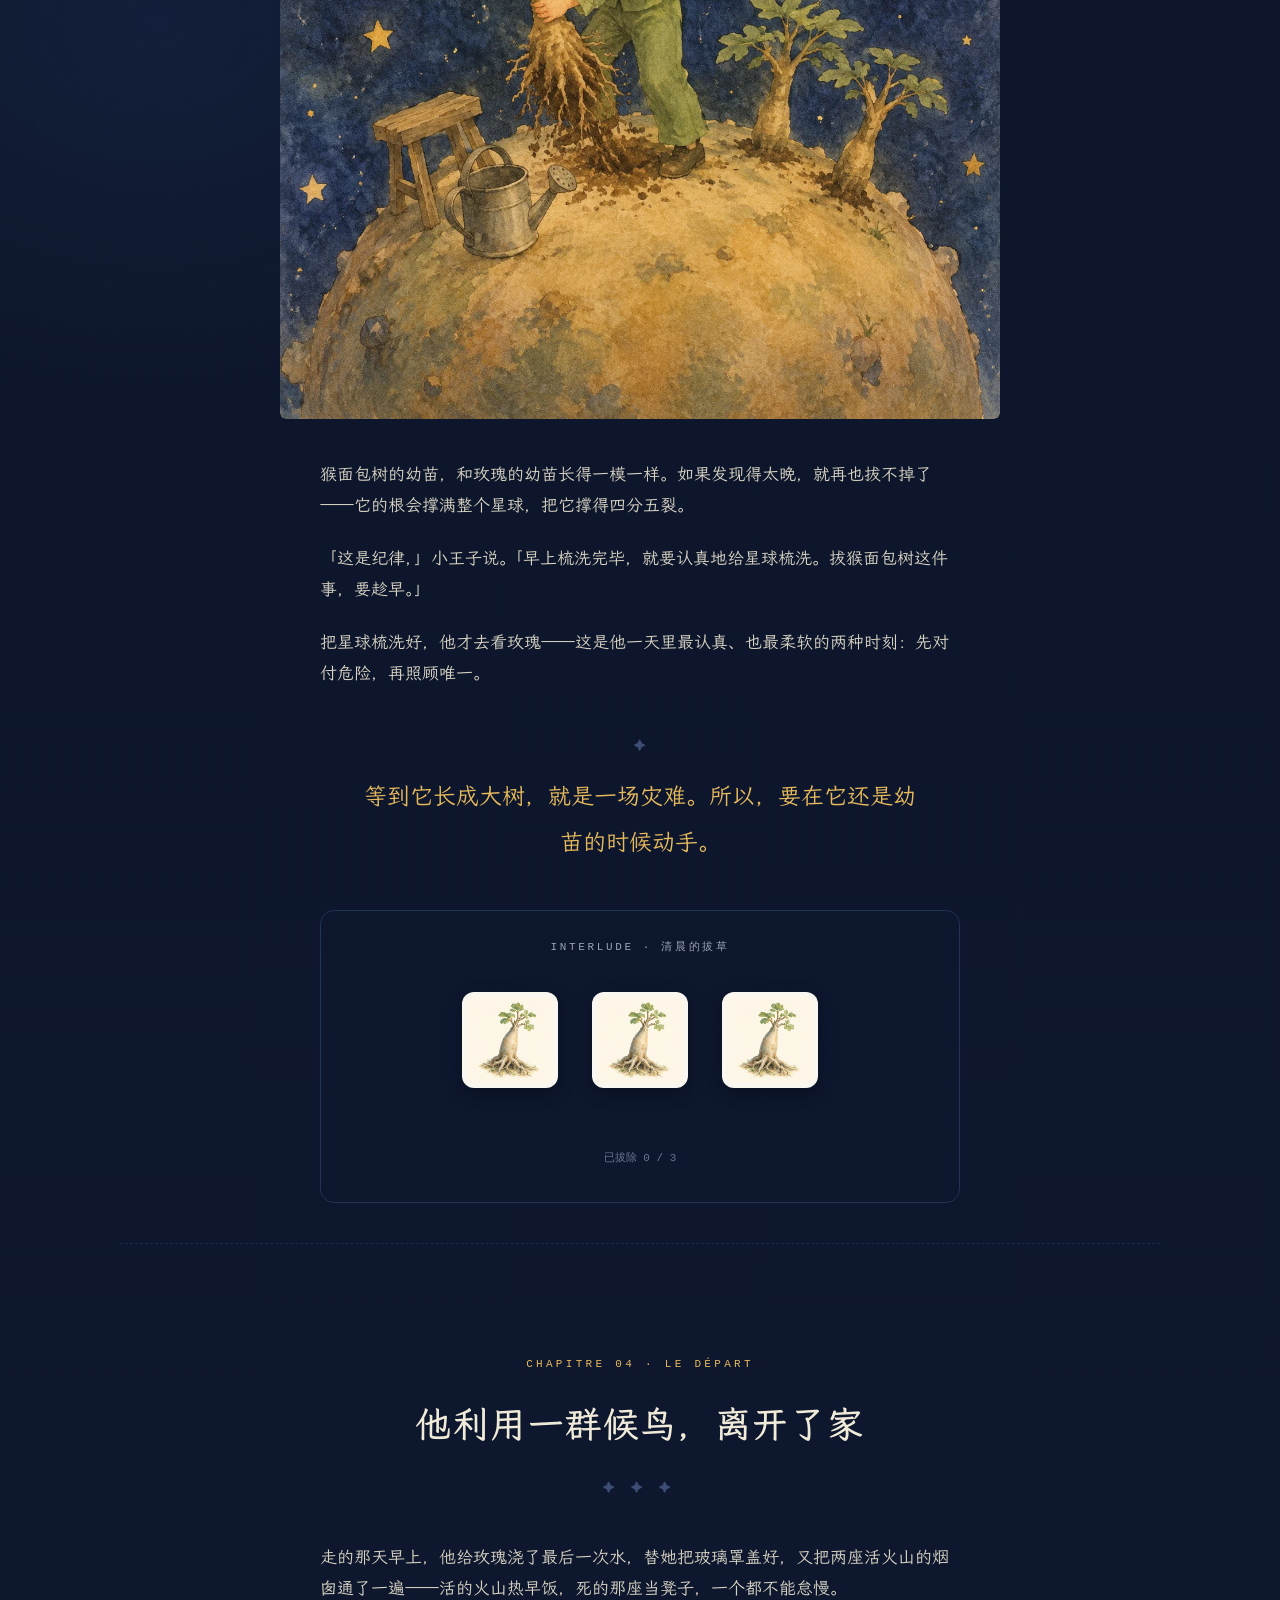
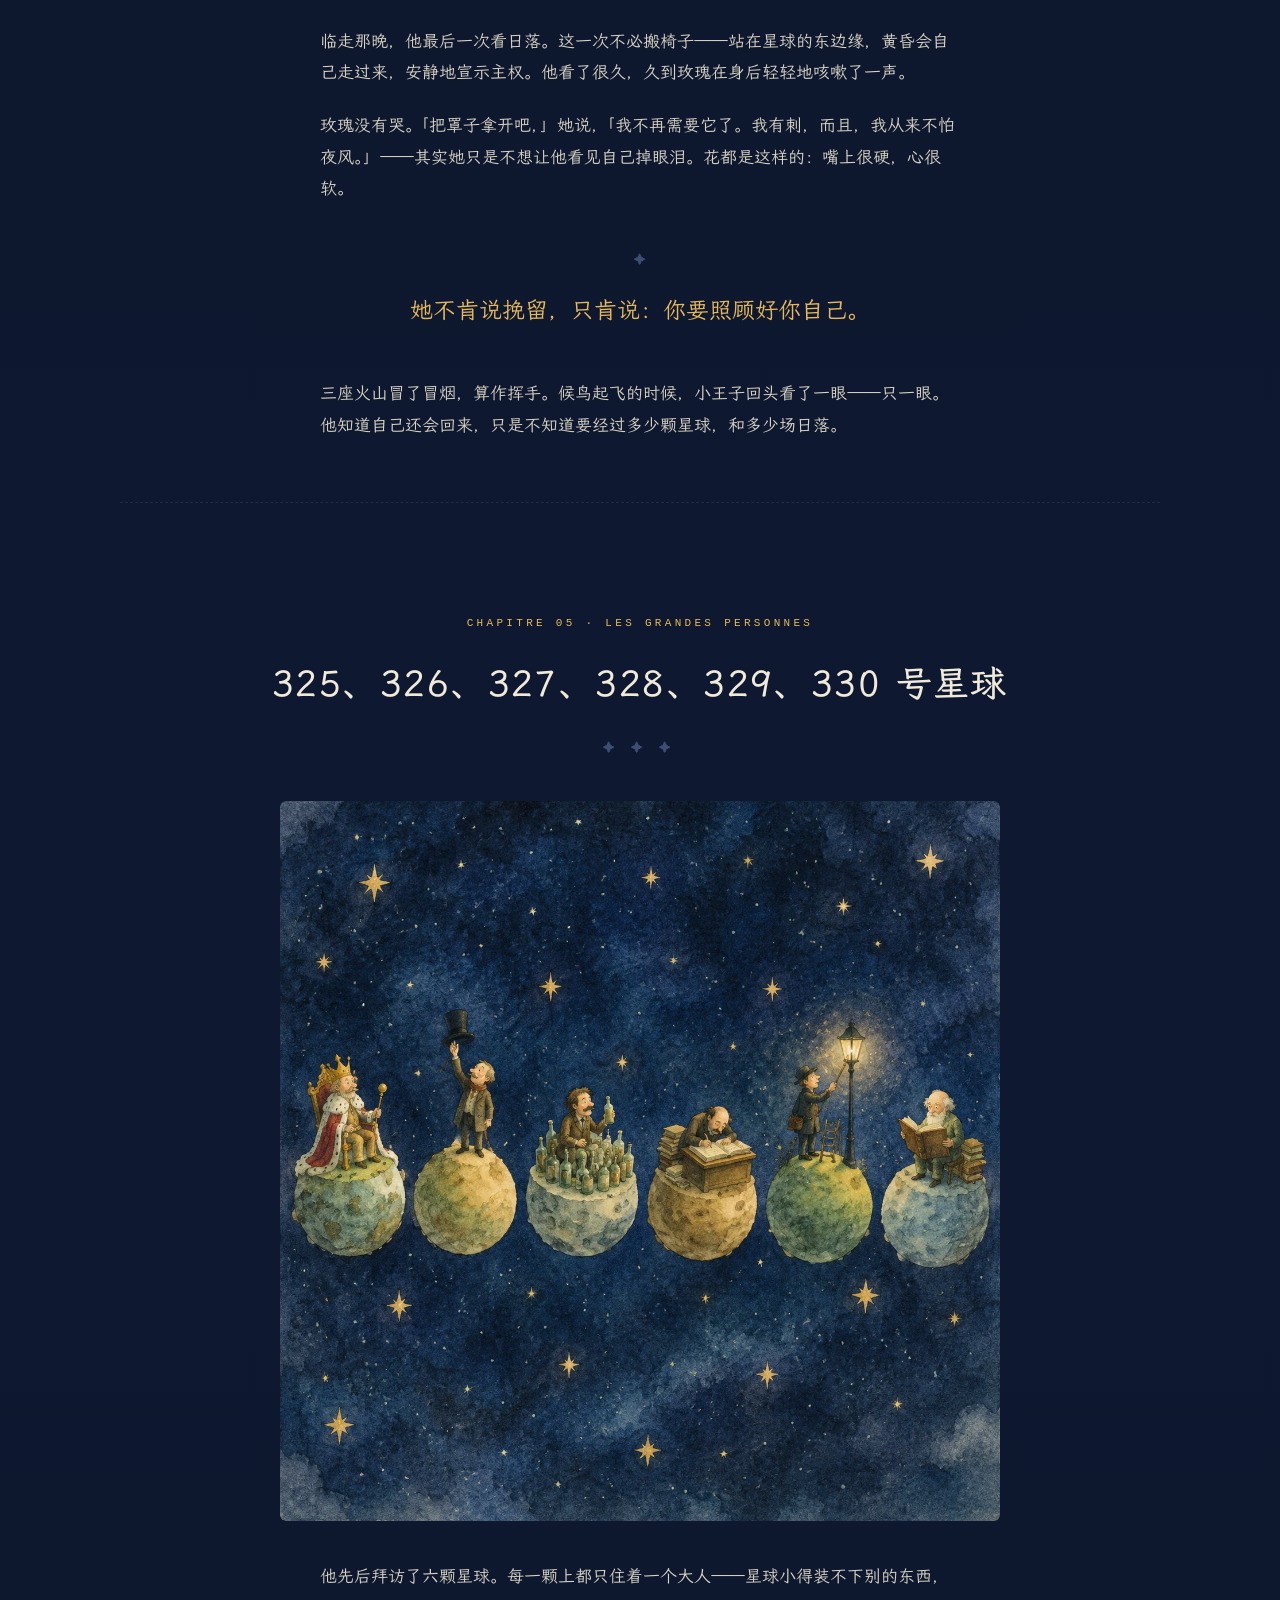
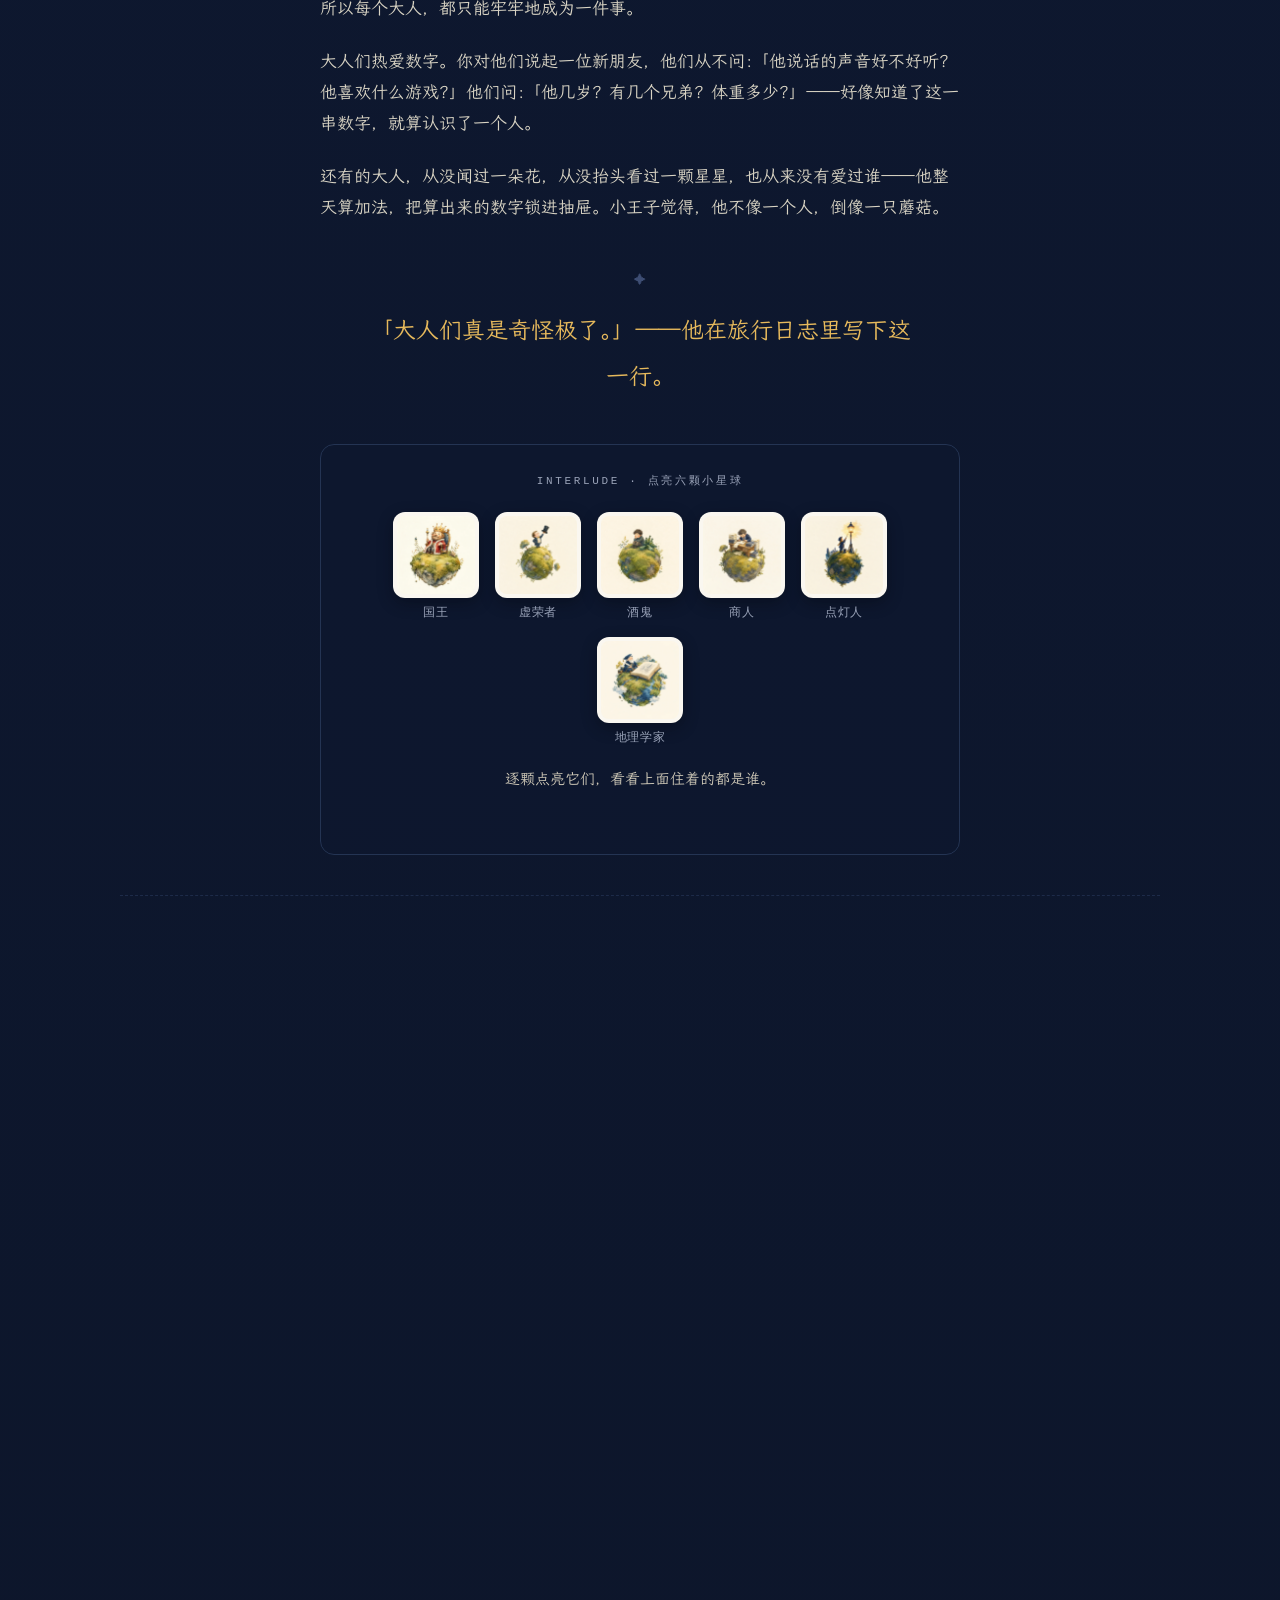
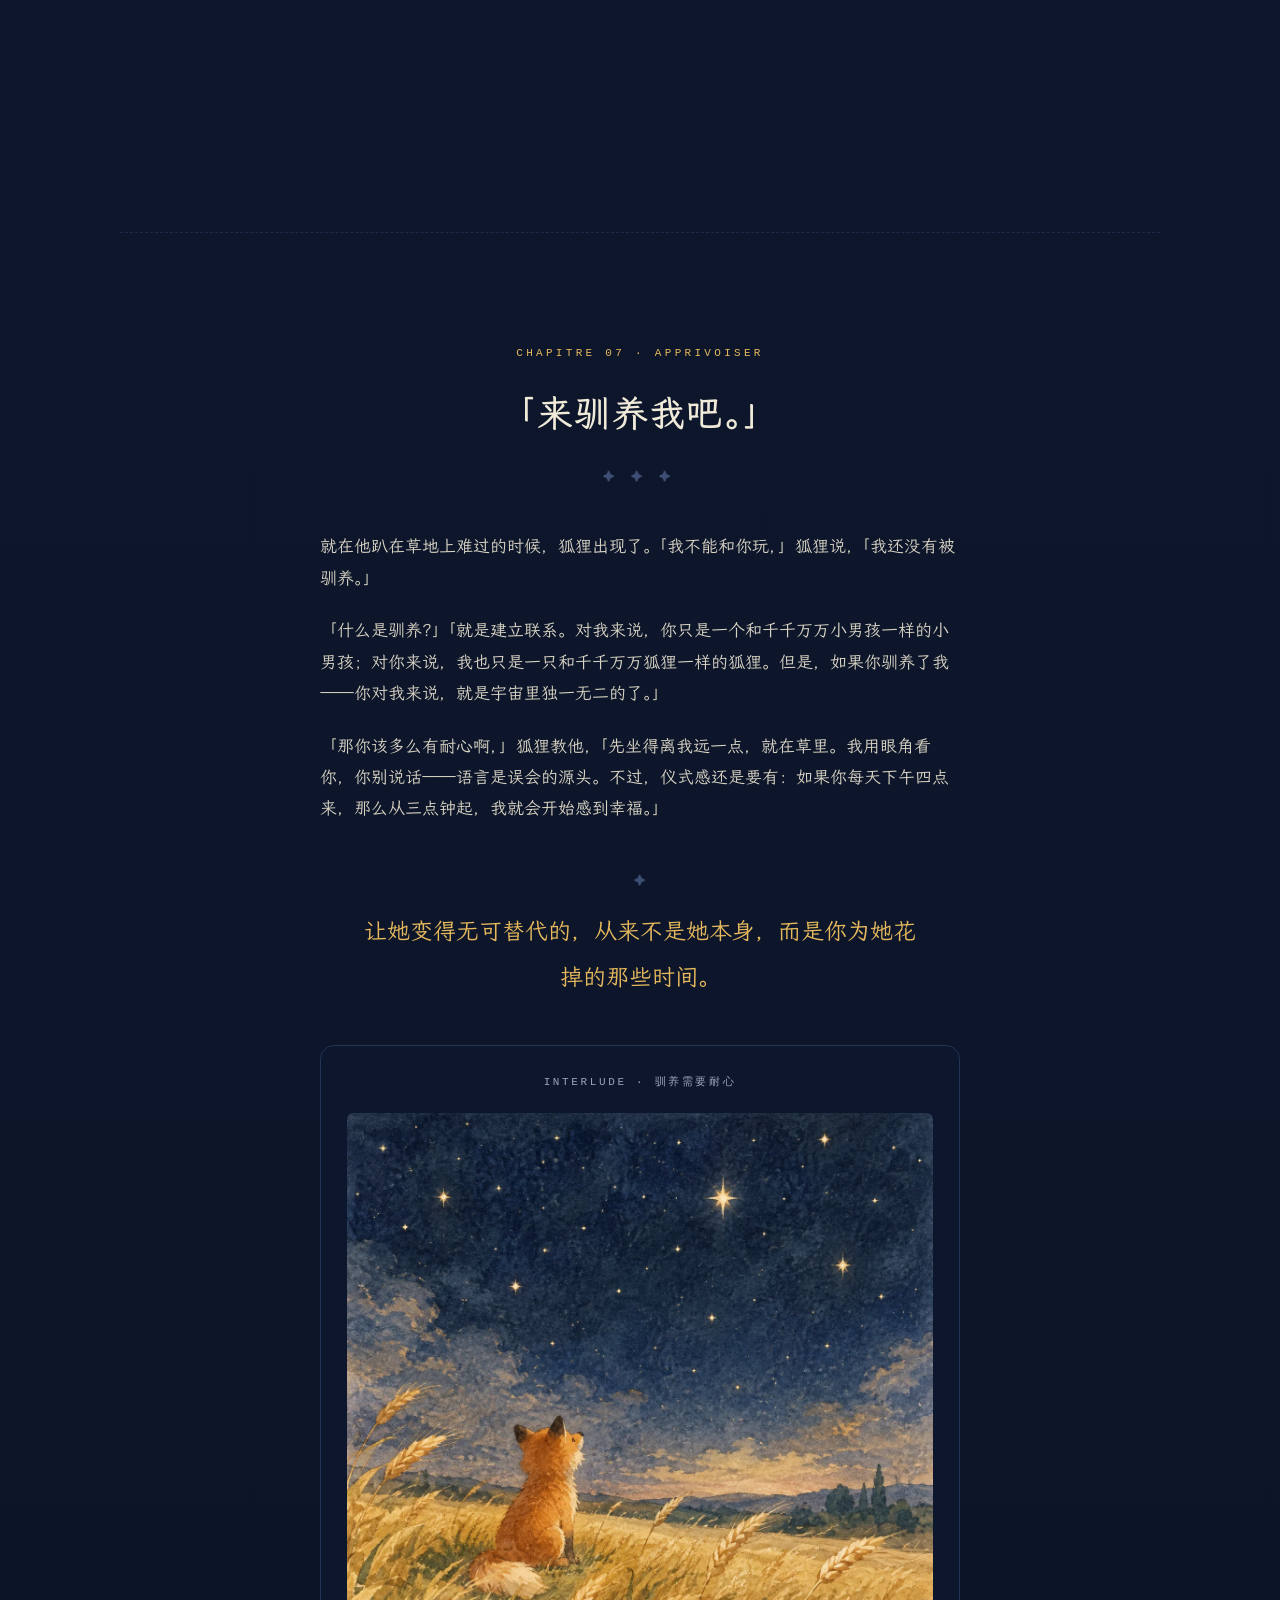
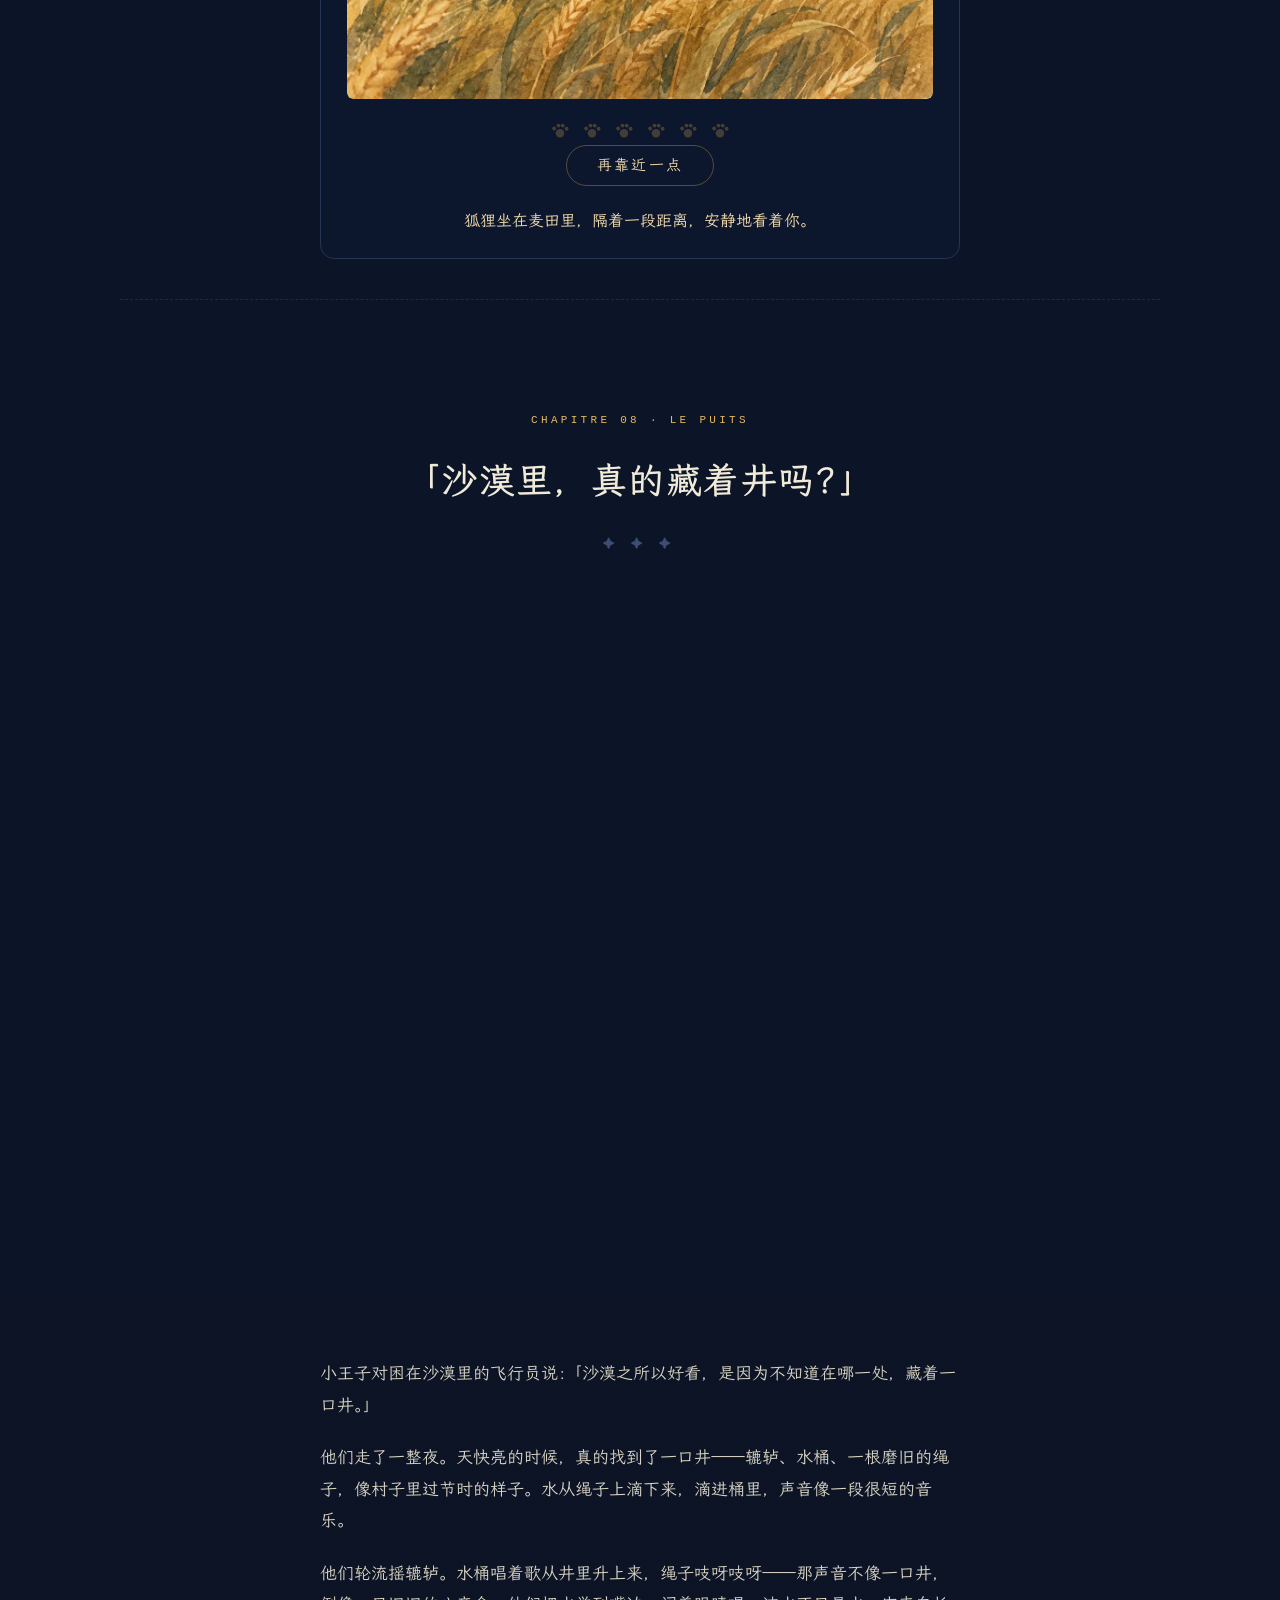
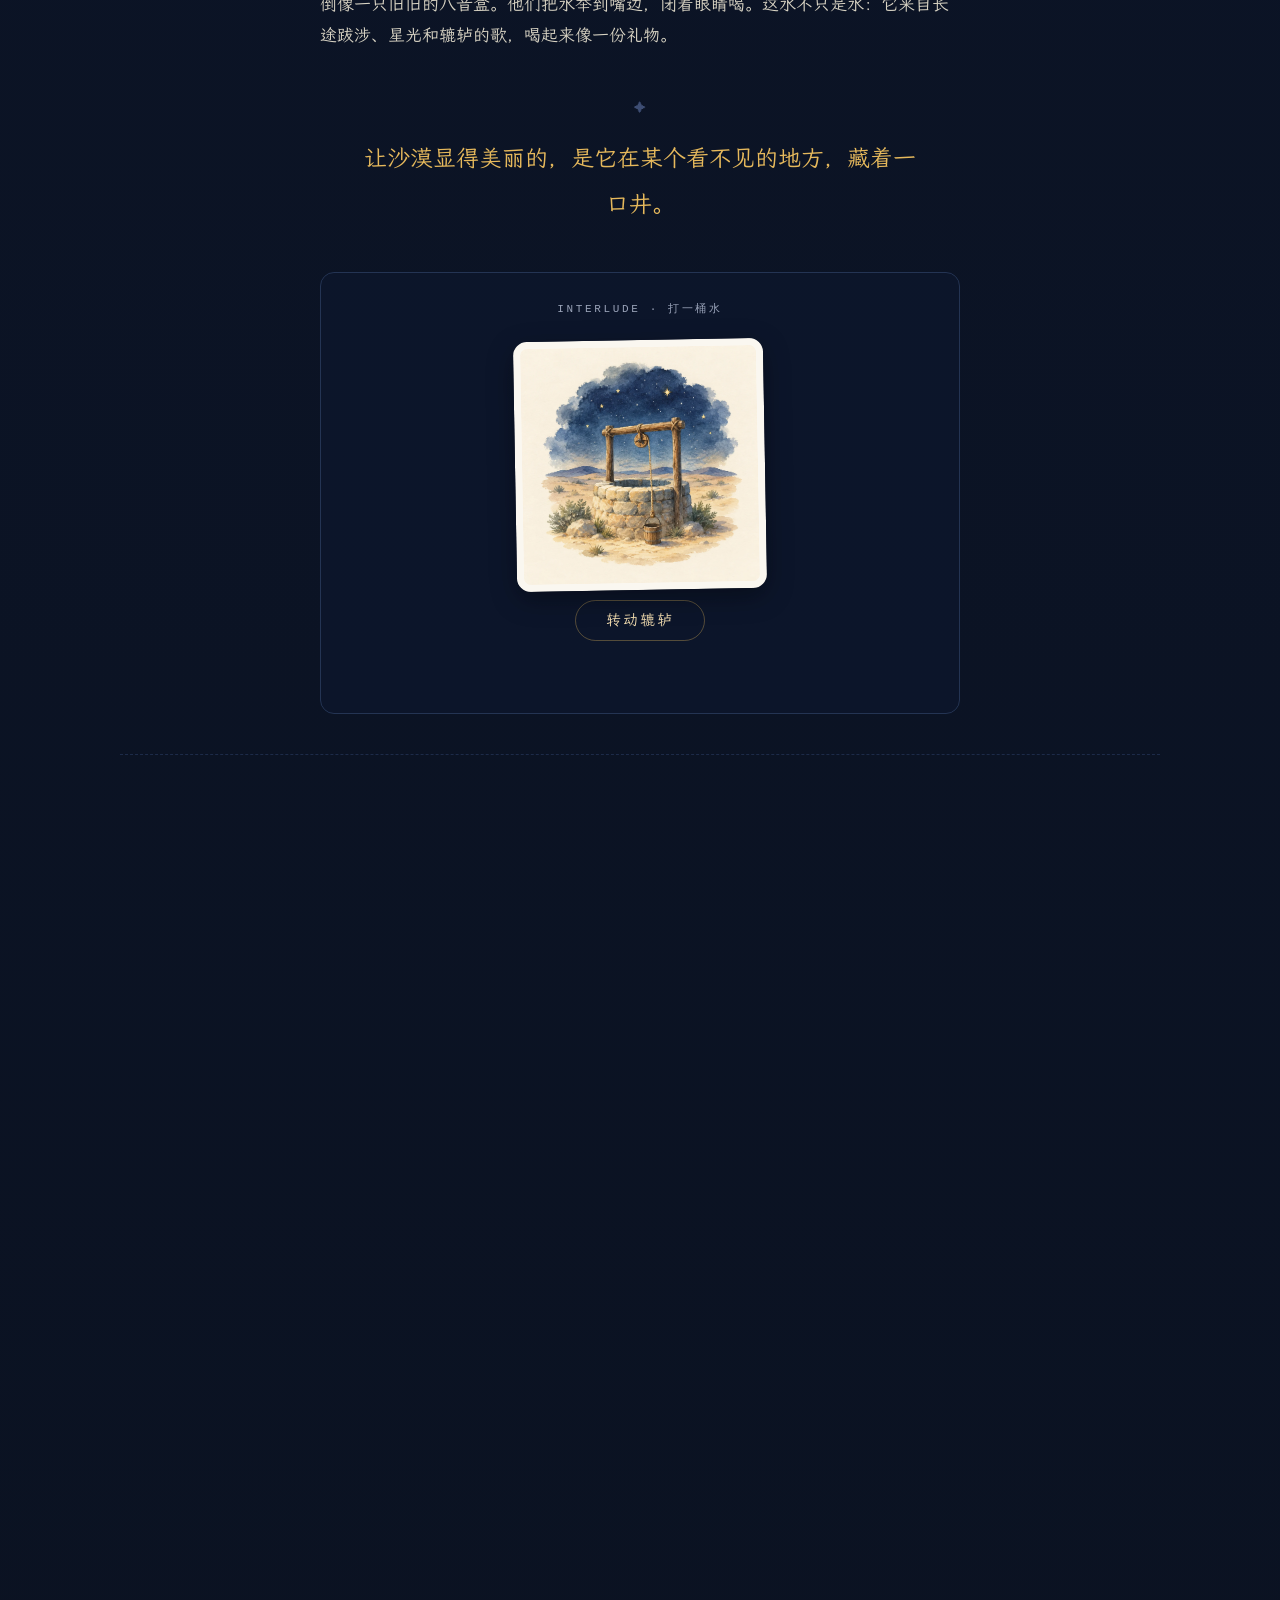
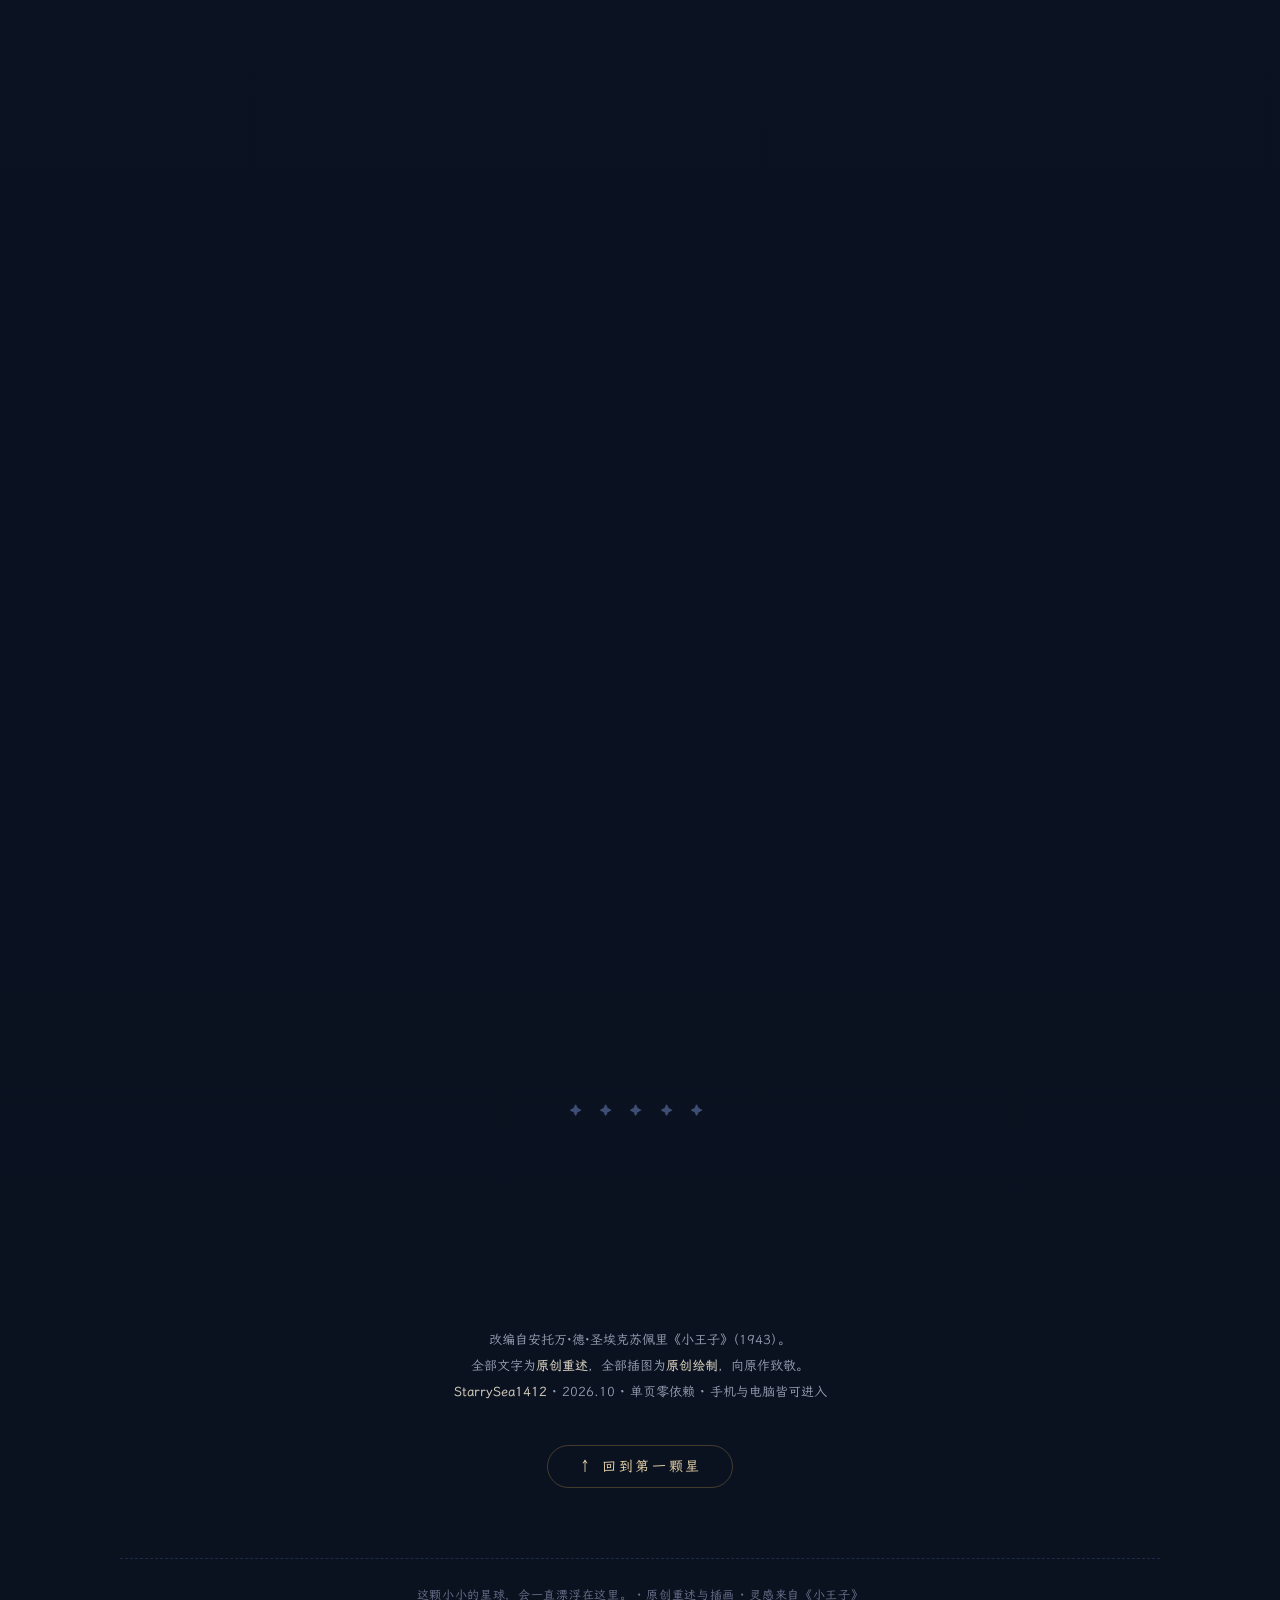
==== commit 7d6dd20c: "Replace all interactive graphics with hand-painted watercolor stamps (12 new artworks)" ====
--- a/index.html
+++ b/index.html
@@ -87,27 +87,27 @@
 .it-line.show{opacity:1;transform:none}
 .it-count{font-family:var(--mono);font-size:11px;color:var(--dim);margin-top:10px}
 /* rose */
-.rose-wrap{width:150px;margin:0 auto 8px}
-.rose-wrap svg{width:100%;height:auto;overflow:visible}
-#petalsGroup{transform:scale(.34);transform-origin:100px 108px;transition:transform 1.5s cubic-bezier(.2,.85,.3,1)}
-.rose-wrap.bloomed #petalsGroup{transform:scale(1)}
-.rose-wrap.bloomed{filter:drop-shadow(0 0 16px #c8434e55)}
-.ic-wrap{width:170px;margin:0 auto 8px}
-.ic-wrap svg{width:100%;height:auto;overflow:visible}
+.rose-wrap{width:190px;margin:0 auto 8px}
+.rose-wrap img{width:100%;display:block;transform:scale(.42);transform-origin:50% 76%;transition:transform 1.6s cubic-bezier(.2,.85,.3,1);background:#faf7f0;padding:7px;border-radius:14px;box-shadow:0 8px 26px #00000059}
+.rose-wrap.bloomed img{transform:scale(1)}
+.rose-wrap.bloomed{filter:drop-shadow(0 0 18px #c8434e55)}
+.stamp-wrap{position:relative;width:200px;margin:0 auto 10px;transform:rotate(-1deg)}
+.stamp-wrap img{width:100%;display:block;background:#faf7f0;padding:7px;border-radius:14px;box-shadow:0 8px 26px #00000059;transition:opacity .7s ease,transform .7s cubic-bezier(.2,.8,.3,1)}
+.stamp-wrap img.off{opacity:0;position:absolute;inset:0;transform:scale(.95) rotate(-2deg);pointer-events:none}
 /* baobab */
 .sapling-row{display:flex;justify-content:center;gap:34px;flex-wrap:wrap;min-height:110px;align-items:flex-end}
 .sapling{background:none;border:0;padding:0;cursor:pointer;transition:transform .5s,opacity .6s}
-.sapling svg{width:74px;height:96px;overflow:visible}
+.sapling img{width:96px;height:96px;display:block;background:#faf7f0;padding:5px;border-radius:12px;box-shadow:0 5px 16px #00000047}
 .sapling:hover{transform:translateY(-4px)}
 .sapling.gone{transform:translateY(-46px) rotate(14deg) scale(.7);opacity:0;pointer-events:none}
 /* mini planets */
 .mini-row{display:flex;justify-content:center;gap:16px;flex-wrap:wrap}
 .mini{background:none;border:0;padding:0;cursor:pointer;text-align:center;transition:transform .3s}
-.mini svg{width:74px;height:74px;display:block;overflow:visible}
+.mini img{width:86px;height:86px;display:block;background:#faf7f0;padding:4px;border-radius:12px;box-shadow:0 5px 16px #00000047}
 .mini span{display:block;margin-top:6px;font-size:12px;color:var(--muted);letter-spacing:.06em}
 .mini:hover{transform:translateY(-4px)}
 .mini.on span{color:var(--gold)}
-.mini.on svg circle:first-of-type{stroke:var(--gold)}
+.mini.on img{box-shadow:0 0 0 2.5px var(--gold),0 6px 22px #00000059}
 .mini-cap{margin:20px auto 0;max-width:520px;min-height:4.6em;font-size:14.5px;color:#cfc9b8;line-height:1.9}
 .mini-cap b{color:var(--gold-soft);font-weight:600}
 /* fox */
@@ -116,14 +116,8 @@
 .paw.on{opacity:1;transform:scale(1.12)}
 .fox-scene{transition:transform 1.2s cubic-bezier(.2,.8,.3,1);transform-origin:50% 70%}
 /* well */
-.well-wrap{width:190px;margin:0 auto 6px}
-.well-wrap svg{width:100%;height:auto;overflow:visible}
-#bucketG{transition:transform 1.4s cubic-bezier(.3,.8,.3,1)}
-.well-wrap.drawn #bucketG{transform:translateY(-52px)}
-.well-wrap.drawn #crank{transform:rotate(720deg)}
-#crank{transform-origin:100px 64px;transition:transform 1.4s cubic-bezier(.3,.8,.3,1)}
-.water{opacity:0;transition:opacity .8s .5s}
-.well-wrap.drawn .water{opacity:1}
+.well-wrap{width:250px}
+.well-wrap.drawn{filter:drop-shadow(0 0 18px #7fa3d433)}
 /* stars */
 .star-row{display:flex;justify-content:center;gap:22px;flex-wrap:wrap;margin:0 0 6px}
 .star{background:none;border:0;padding:0;cursor:pointer;font-size:30px;color:#3d4d73;line-height:1;transition:color .5s,text-shadow .5s,transform .3s;font-family:var(--serif)}
@@ -178,21 +172,9 @@
   <p class="quote">所有的大人都曾经是孩子——只是很少有人记得这一点。</p>
   <div class="inter">
     <p class="it-title">INTERLUDE · 一幅画的两种看法</p>
-    <div class="ic-wrap" id="drawWrap">
-      <svg viewBox="0 0 200 150" fill="none" aria-hidden="true">
-        <g id="hatView">
-          <ellipse cx="100" cy="88" rx="64" ry="13" fill="#2e4a78" stroke="#5d80b3" stroke-width="2.4"/>
-          <path d="M50 88 C50 60 74 45 100 45 C126 45 150 60 150 88" fill="#33517f" stroke="#5d80b3" stroke-width="2.4"/>
-          <path d="M82 58 C86 52 94 51 100 53" stroke="#7fa3d4" stroke-width="2" stroke-linecap="round" opacity=".6"/>
-        </g>
-        <g id="boaView" style="display:none">
-          <path d="M16 96 C34 92 40 74 58 72 C66 71 72 75 78 80 C86 87 94 92 104 92 C114 92 122 87 130 80 C136 75 142 71 150 72 C168 74 174 92 184 96" stroke="#5d8a6b" stroke-width="13" stroke-linecap="round" fill="none"/>
-          <ellipse cx="104" cy="80" rx="26" ry="24" fill="#5d8a6b"/>
-          <path d="M94 76 C94 64 116 64 116 76" stroke="#3f6a4e" stroke-width="2.4" fill="none" opacity=".85"/>
-          <path d="M97 88 C101 91 109 91 113 88" stroke="#3f6a4e" stroke-width="2.2" fill="none" stroke-linecap="round" opacity=".85"/>
-          <circle cx="28" cy="95" r="2" fill="#3f6a4e"/>
-        </g>
-      </svg>
+    <div class="stamp-wrap" id="drawWrap">
+      <img id="hatImg" src="assets/stamp-hat.webp" alt="水彩画：一顶深蓝色的圆顶礼帽"/>
+      <img id="boaImg" src="assets/stamp-boa.webp" alt="水彩画：一条肚子鼓鼓的蟒蛇，肚子里隐约能看见大象" class="off"/>
     </div>
     <button class="it-btn" id="drawBtn" type="button">让蟒蛇显形</button>
     <p class="it-line" id="drawLine">大人们看到的，永远是一顶帽子。</p>
@@ -215,39 +197,7 @@
   <div class="inter">
     <p class="it-title">INTERLUDE · 玫瑰与玻璃罩</p>
     <div class="rose-wrap" id="roseWrap">
-      <svg viewBox="0 0 200 210" fill="none" aria-hidden="true">
-        <path d="M100 196 C 99 175 100 168 100 148" stroke="#5d7a5d" stroke-width="4" stroke-linecap="round"/>
-        <path d="M100 158 c-20 0 -30 12 -32 26 18 2 30 -8 32 -26z" fill="#5d7a5d"/>
-        <path d="M100 146 c20 -2 31 8 33 22 -17 3 -30 -5 -33 -22z" fill="#4c684c"/>
-        <g id="petalsGroup">
-          <g fill="#b23a47">
-            <ellipse cx="100" cy="74" rx="14" ry="26"/>
-            <ellipse cx="100" cy="74" rx="14" ry="26" transform="rotate(45 100 108)"/>
-            <ellipse cx="100" cy="74" rx="14" ry="26" transform="rotate(90 100 108)"/>
-            <ellipse cx="100" cy="74" rx="14" ry="26" transform="rotate(135 100 108)"/>
-            <ellipse cx="100" cy="74" rx="14" ry="26" transform="rotate(180 100 108)"/>
-            <ellipse cx="100" cy="74" rx="14" ry="26" transform="rotate(225 100 108)"/>
-            <ellipse cx="100" cy="74" rx="14" ry="26" transform="rotate(270 100 108)"/>
-            <ellipse cx="100" cy="74" rx="14" ry="26" transform="rotate(315 100 108)"/>
-          </g>
-          <g fill="#cf5560">
-            <ellipse cx="100" cy="80" rx="10.5" ry="19" transform="rotate(22 100 108)"/>
-            <ellipse cx="100" cy="80" rx="10.5" ry="19" transform="rotate(67 100 108)"/>
-            <ellipse cx="100" cy="80" rx="10.5" ry="19" transform="rotate(112 100 108)"/>
-            <ellipse cx="100" cy="80" rx="10.5" ry="19" transform="rotate(157 100 108)"/>
-            <ellipse cx="100" cy="80" rx="10.5" ry="19" transform="rotate(202 100 108)"/>
-            <ellipse cx="100" cy="80" rx="10.5" ry="19" transform="rotate(247 100 108)"/>
-            <ellipse cx="100" cy="80" rx="10.5" ry="19" transform="rotate(292 100 108)"/>
-            <ellipse cx="100" cy="80" rx="10.5" ry="19" transform="rotate(337 100 108)"/>
-          </g>
-          <circle cx="100" cy="108" r="10" fill="#e08a8f"/>
-          <path d="M96 108a4.5 4.5 0 0 1 8 0" stroke="#f3ddb0" stroke-width="1.8" fill="none" stroke-linecap="round"/>
-        </g>
-        <path d="M32 116 a68 68 0 0 1 136 0" stroke="#aebfe055" stroke-width="2.5" stroke-linecap="round"/>
-        <path d="M32 116 c0 7.6 30.4 13 68 13 s68 -5.4 68 -13" stroke="#aebfe02e" stroke-width="2"/>
-        <circle cx="46" cy="36" r="1.6" fill="#e6b95c88"/>
-        <circle cx="166" cy="24" r="1.2" fill="#e6b95c66"/>
-      </svg>
+      <img src="assets/stamp-rose.webp" alt="水彩画：一朵盛开的红玫瑰"/>
     </div>
     <button class="it-btn" id="roseBtn" type="button">给它浇一点水</button>
     <p class="it-line" id="roseLine">她抖了抖刺，轻声说：「你看，我可是和小王子一起看过日落的玫瑰。」</p>
@@ -363,33 +313,9 @@
   <p class="quote">让沙漠显得美丽的，是它在某个看不见的地方，藏着一口井。</p>
   <div class="inter">
     <p class="it-title">INTERLUDE · 打一桶水</p>
-    <div class="well-wrap" id="wellWrap">
-      <svg viewBox="0 0 200 168" fill="none" aria-hidden="true">
-        <path d="M12 152h176" stroke="#243453" stroke-width="2" stroke-linecap="round"/>
-        <path d="M64 122v-64M136 122v-64" stroke="#33456b" stroke-width="5" stroke-linecap="round"/>
-        <rect x="54" y="50" width="92" height="9" rx="4.5" fill="#3d5379"/>
-        <path d="M100 50v-8M92 42h16" stroke="#3d5379" stroke-width="3.4" stroke-linecap="round"/>
-        <circle cx="100" cy="64" r="9" stroke="#e6b95c" stroke-width="3"/>
-        <g id="crank"><path d="M100 64l15-6" stroke="#e6b95c" stroke-width="3" stroke-linecap="round"/><circle cx="117" cy="57" r="3.2" fill="#e6b95c"/></g>
-        <path d="M62 122 C62 142 76 152 100 152 C124 152 138 142 138 122" fill="#22314f" stroke="#3d5379" stroke-width="2.4"/>
-        <ellipse cx="100" cy="122" rx="38" ry="10.5" fill="#16233f" stroke="#3d5379" stroke-width="2.4"/>
-        <ellipse class="water" cx="100" cy="123" rx="30" ry="7" fill="#2e4a78"/>
-        <ellipse class="water" cx="100" cy="122.5" rx="19" ry="4.2" fill="#5d80b3" opacity="0"/>
-        <circle class="water" cx="90" cy="121" r="1.6" fill="#cfe0f7" opacity="0"/>
-        <circle class="water" cx="108" cy="124" r="1.3" fill="#cfe0f7" opacity="0"/>
-        <clipPath id="wellClip"><rect x="58" y="60" width="84" height="80"/></clipPath>
-        <g clip-path="url(#wellClip)">
-          <g id="bucketG">
-            <path d="M100 64v56" stroke="#8d9bbd" stroke-width="2"/>
-            <path d="M88 120h24l-3.2 15h-17.6z" fill="#33456b" stroke="#5d7a5d" stroke-width="2" stroke-linejoin="round"/>
-            <path d="M91 120c0-4.6 18-4.6 18 0" stroke="#5d7a5d" stroke-width="2"/>
-          </g>
-        </g>
-        <circle cx="72" cy="132" r="2" fill="#2c3f6b"/>
-        <circle cx="86" cy="141" r="1.6" fill="#2c3f6b"/>
-        <circle cx="118" cy="139" r="2" fill="#2c3f6b"/>
-        <circle cx="130" cy="130" r="1.6" fill="#2c3f6b"/>
-      </svg>
+    <div class="stamp-wrap well-wrap" id="wellWrap">
+      <img id="wellDown" src="assets/stamp-well-down.webp" alt="水彩画：夜里沙漠中的石井，木桶低垂在绳子末端"/>
+      <img id="wellUp" src="assets/stamp-well-up.webp" alt="水彩画：木桶被拉上井口，水面闪着星光" class="off"/>
     </div>
     <button class="it-btn" id="wellBtn" type="button">转动辘轳</button>
     <p class="it-line" id="wellLine">这一桶水，喝起来像一份节日的礼物。</p>
@@ -603,27 +529,22 @@
   });
 
   /* ---------- 互动一·二：一幅画的两种看法 ---------- */
-  var drawA = document.getElementById("hatView"), drawB = document.getElementById("boaView");
+  var drawA = document.getElementById("hatImg"), drawB = document.getElementById("boaImg");
   var drawBtn = document.getElementById("drawBtn"), drawLine = document.getElementById("drawLine");
   var drawCaps = ["大人们看到的，永远是一顶帽子。", "可那底下，是一头大象——只有孩子看得出来。"];
   var drawState = 0;
   drawLine.classList.add("show");
   drawBtn.addEventListener("click", function(){
     drawState = 1 - drawState;
-    drawA.style.display = drawState ? "none" : "";
-    drawB.style.display = drawState ? "" : "none";
+    drawA.classList.toggle("off", drawState === 1);
+    drawB.classList.toggle("off", drawState === 0);
     drawLine.textContent = drawCaps[drawState];
     drawBtn.textContent = drawState ? "变回帽子" : "让蟒蛇显形";
     chime(drawState ? 392 : 523, 0.9, 0.08);
   });
 
   /* ---------- 互动二：拔猴面包树 ---------- */
-  var saplingSVG = '<svg viewBox="0 0 74 96" fill="none" aria-hidden="true">' +
-    '<path d="M37 92c-1-18 0-30 0-42" stroke="#5d7a5d" stroke-width="4" stroke-linecap="round"/>' +
-    '<path d="M37 66c-9-1-15-8-16-18 9-1 15 6 16 18z" fill="#5d7a5d"/>' +
-    '<path d="M37 58c9-2 15-9 15-19-9-1-15 7-15 19z" fill="#4c684c"/>' +
-    '<path d="M37 50c-3-6-3-12 0-19 3 7 3 13 0 19z" fill="#728a6f"/>' +
-    '<path d="M28 92h18" stroke="#33456b" stroke-width="3" stroke-linecap="round"/></svg>';
+  var saplingHTML = '<img src="assets/stamp-sapling.webp" alt="猴面包树幼苗"/>';
   var row = document.getElementById("saplingRow");
   var pulled = 0;
   var baoLine = document.getElementById("baobabLine");
@@ -632,7 +553,7 @@
       var b = document.createElement("button");
       b.type = "button"; b.className = "sapling";
       b.setAttribute("aria-label", "拔掉第 " + (idx + 1) + " 棵猴面包树幼苗");
-      b.innerHTML = saplingSVG;
+      b.innerHTML = saplingHTML;
       b.addEventListener("click", function(){
         if (b.classList.contains("gone")) return;
         b.classList.add("gone");
@@ -649,25 +570,13 @@
   }
 
   /* ---------- 互动三：六颗小星球 ---------- */
-  var planetBase = function(glyph){
-    return '<svg viewBox="0 0 74 74" fill="none" aria-hidden="true">' +
-      '<circle cx="37" cy="45" r="21" fill="#16233f" stroke="#3d5379" stroke-width="2"/>' +
-      '<circle cx="29" cy="40" r="2" fill="#243453"/><circle cx="45" cy="52" r="1.6" fill="#243453"/>' +
-      glyph + "</svg>";
-  };
   var planets = [
-    { n: "国王", g: '<path d="M27 18l3.5-6 4.5 5 2-7 2 7 4.5-5 3.5 6z" fill="#e6b95c"/><path d="M31 24h12" stroke="#e6b95c" stroke-width="2.4" stroke-linecap="round"/>',
-      c: "<b>国王</b>：「我命令你打哈欠。」他统辖着一切，连星星都得按时听他指挥——虽然他的星球上，只有他自己和一件旧袍子。" },
-    { n: "虚荣者", g: '<rect x="31" y="12" width="12" height="13" rx="2" fill="#c8434e"/><rect x="27" y="24" width="20" height="3.4" rx="1.7" fill="#c8434e"/>',
-      c: "<b>虚荣者</b>：「请鼓掌吧！」——他戴着一顶高高的帽子，只听见掌声，别的什么都听不见。" },
-    { n: "酒鬼", g: '<rect x="32.5" y="11" width="3.4" height="7" rx="1.4" fill="#5d7a5d"/><rect x="30" y="17" width="8.6" height="15" rx="3" fill="#5d7a5d"/>',
-      c: "<b>酒鬼</b>：「你为什么要喝酒？」「为了忘记。」「忘记什么？」「忘记我喝酒的羞愧。」" },
-    { n: "商人", g: '<ellipse cx="37" cy="30" rx="8.5" ry="3.2" fill="#e6b95c"/><ellipse cx="37" cy="26.5" rx="8.5" ry="3.2" fill="#d3a94e"/><ellipse cx="37" cy="23" rx="8.5" ry="3.2" fill="#e6b95c"/>',
-      c: "<b>商人</b>：他埋头数星星，把编号写进纸片锁进抽屉。「我占有它们。」——占有从不能让人富有，只会让人一直忙。" },
-    { n: "点灯人", g: '<rect x="36" y="16" width="2.4" height="15" rx="1.2" fill="#3d5379"/><circle cx="37.2" cy="13.5" r="5" fill="#e6b95c"/><path d="M31 8l-2.6-2.6M43.4 8l2.6-2.6" stroke="#e6b95c" stroke-width="1.8" stroke-linecap="round"/>',
-      c: "<b>点灯人</b>：照亮的是一整颗星球，所以他每分钟都要点一次灯、熄一次灯。他是唯一一个，让小王子觉得在忙正经事的大人。" },
-    { n: "地理学家", g: '<rect x="26" y="14" width="9.6" height="14" rx="1.4" fill="#f3ddb0"/><rect x="38.4" y="14" width="9.6" height="14" rx="1.4" fill="#e8cf9e"/><path d="M37 14v14" stroke="#a8894f" stroke-width="1.6"/>',
-      c: "<b>地理学家</b>：「我只记录永恒的山河。花？花是短暂的，不在我的记录里。」——可是小王子的那朵玫瑰，正是这样一朵花。" },
+    { n: "国王", c: "<b>国王</b>：「我命令你打哈欠。」他统辖着一切，连星星都得按时听他指挥——虽然他的星球上，只有他自己和一件旧袍子。" },
+    { n: "虚荣者", c: "<b>虚荣者</b>：「请鼓掌吧！」——他戴着一顶高高的帽子，只听见掌声，别的什么都听不见。" },
+    { n: "酒鬼", c: "<b>酒鬼</b>：「你为什么要喝酒？」「为了忘记。」「忘记什么？」「忘记我喝酒的羞愧。」" },
+    { n: "商人", c: "<b>商人</b>：他埋头数星星，把编号写进纸片锁进抽屉。「我占有它们。」——占有从不能让人富有，只会让人一直忙。" },
+    { n: "点灯人", c: "<b>点灯人</b>：照亮的是一整颗星球，所以他每分钟都要点一次灯、熄一次灯。他是唯一一个，让小王子觉得在忙正经事的大人。" },
+    { n: "地理学家", c: "<b>地理学家</b>：「我只记录永恒的山河。花？花是短暂的，不在我的记录里。」——可是小王子的那朵玫瑰，正是这样一朵花。" },
   ];
   var miniRow = document.getElementById("miniRow");
   var miniCap = document.getElementById("miniCap");
@@ -675,7 +584,7 @@
     var b = document.createElement("button");
     b.type = "button"; b.className = "mini";
     b.setAttribute("aria-label", "点亮" + p.n + "的星球");
-    b.innerHTML = planetBase(p.g) + "<span>" + p.n + "</span>";
+    b.innerHTML = '<img src="assets/planet-' + (i + 1) + '.webp" alt="' + p.n + '的星球"/>' + "<span>" + p.n + "</span>";
     b.addEventListener("click", function(){
       if (b.classList.contains("on")) return;
       b.classList.add("on");
@@ -730,7 +639,8 @@
     if (wellDone) return;
     wellDone = true;
     wellWrap.classList.add("drawn");
-    document.querySelectorAll(".well-wrap .water").forEach(function(el){ el.style.opacity = ""; });
+    document.getElementById("wellDown").classList.add("off");
+    document.getElementById("wellUp").classList.remove("off");
     document.getElementById("wellLine").classList.add("show");
     chime(392, 0.8, 0.08); setTimeout(function(){ chime(523, 0.9, 0.07); }, 300); setTimeout(function(){ chime(659, 1.2, 0.06); }, 620);
     wellBtn.disabled = true; wellBtn.textContent = "水打上来了";
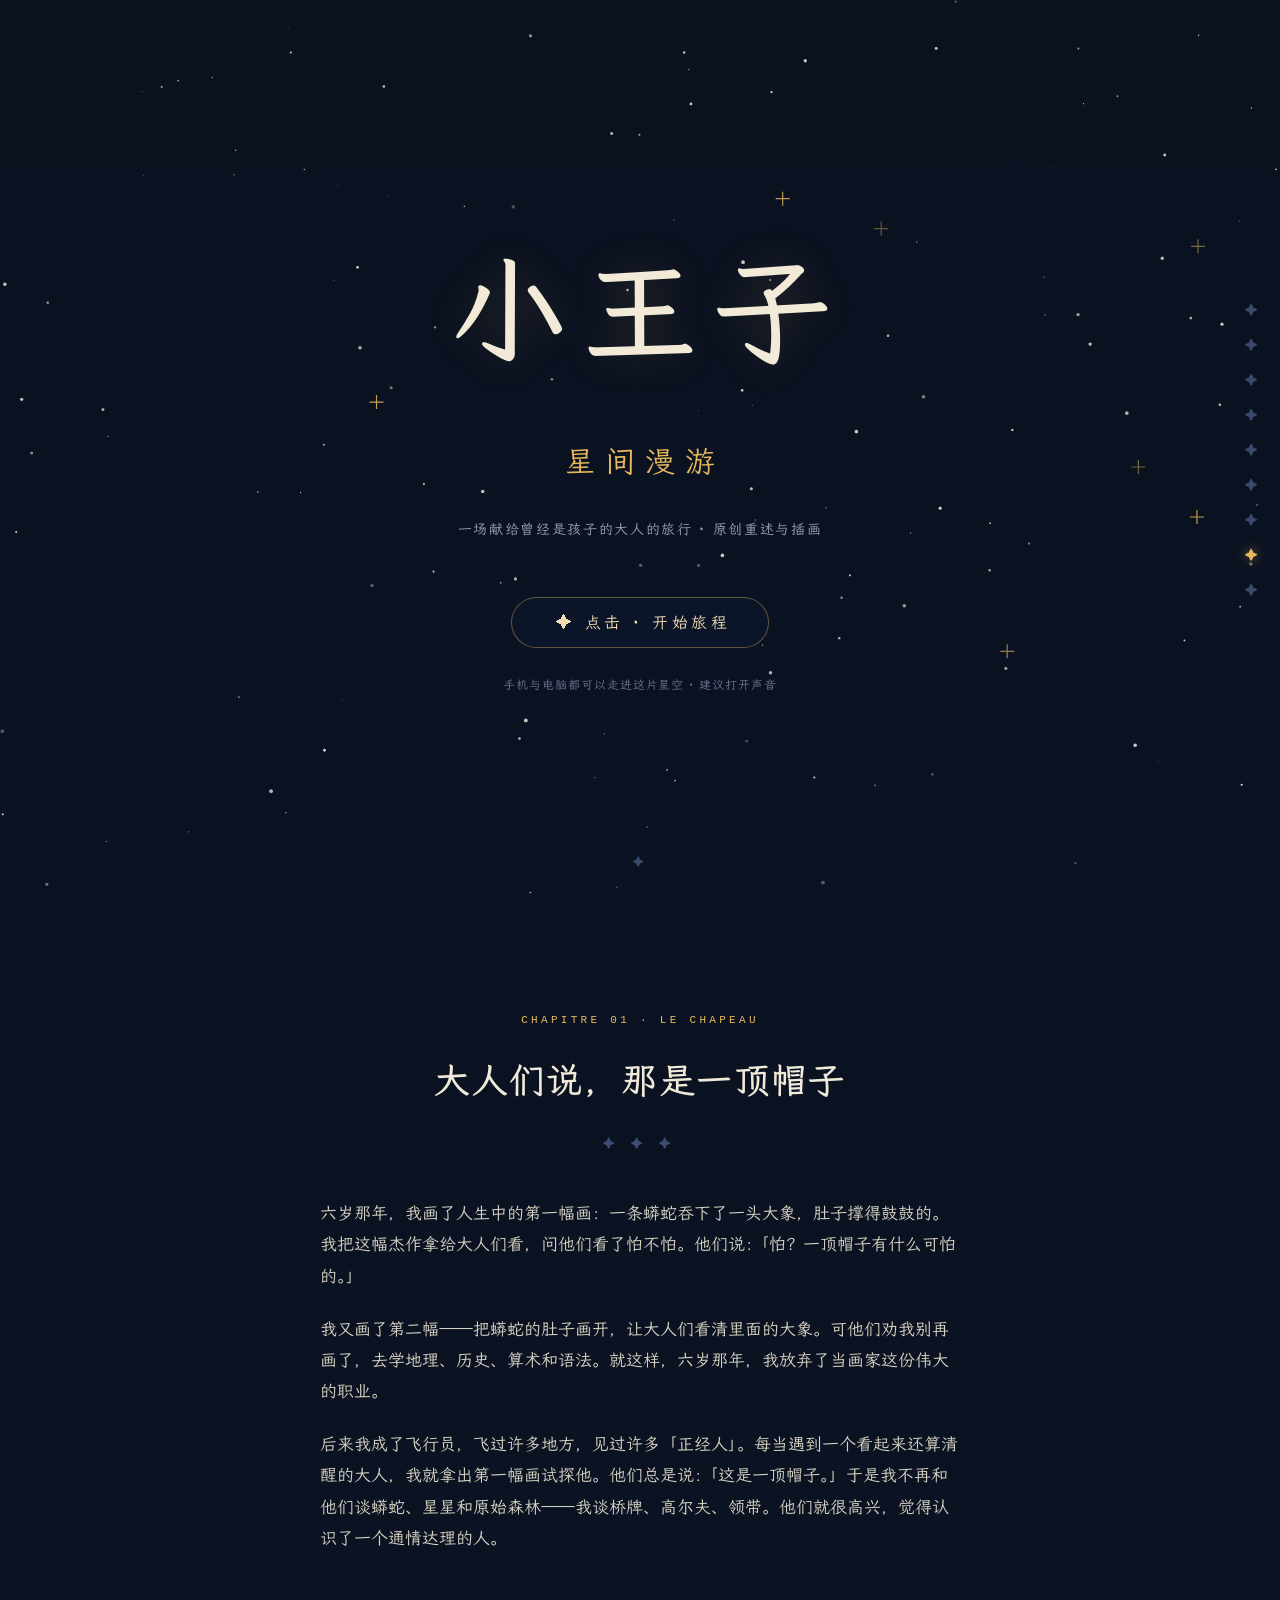
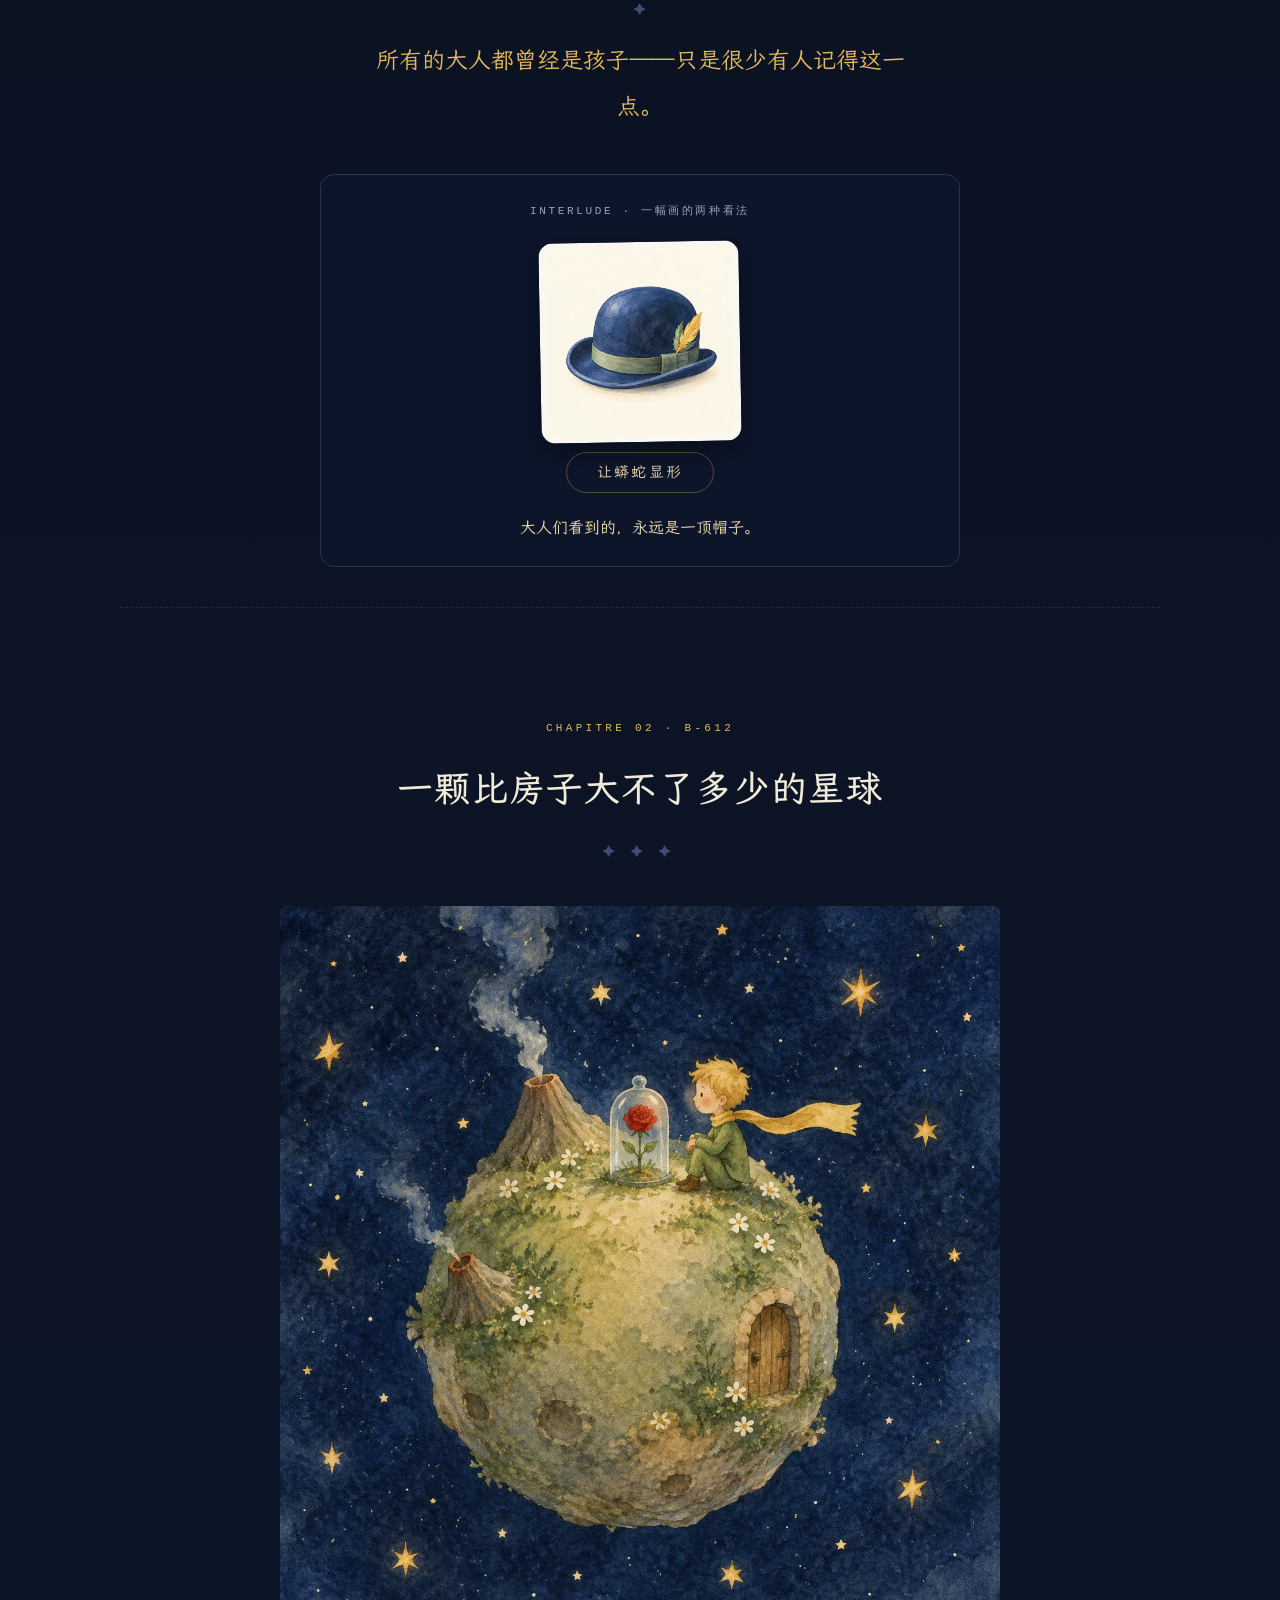
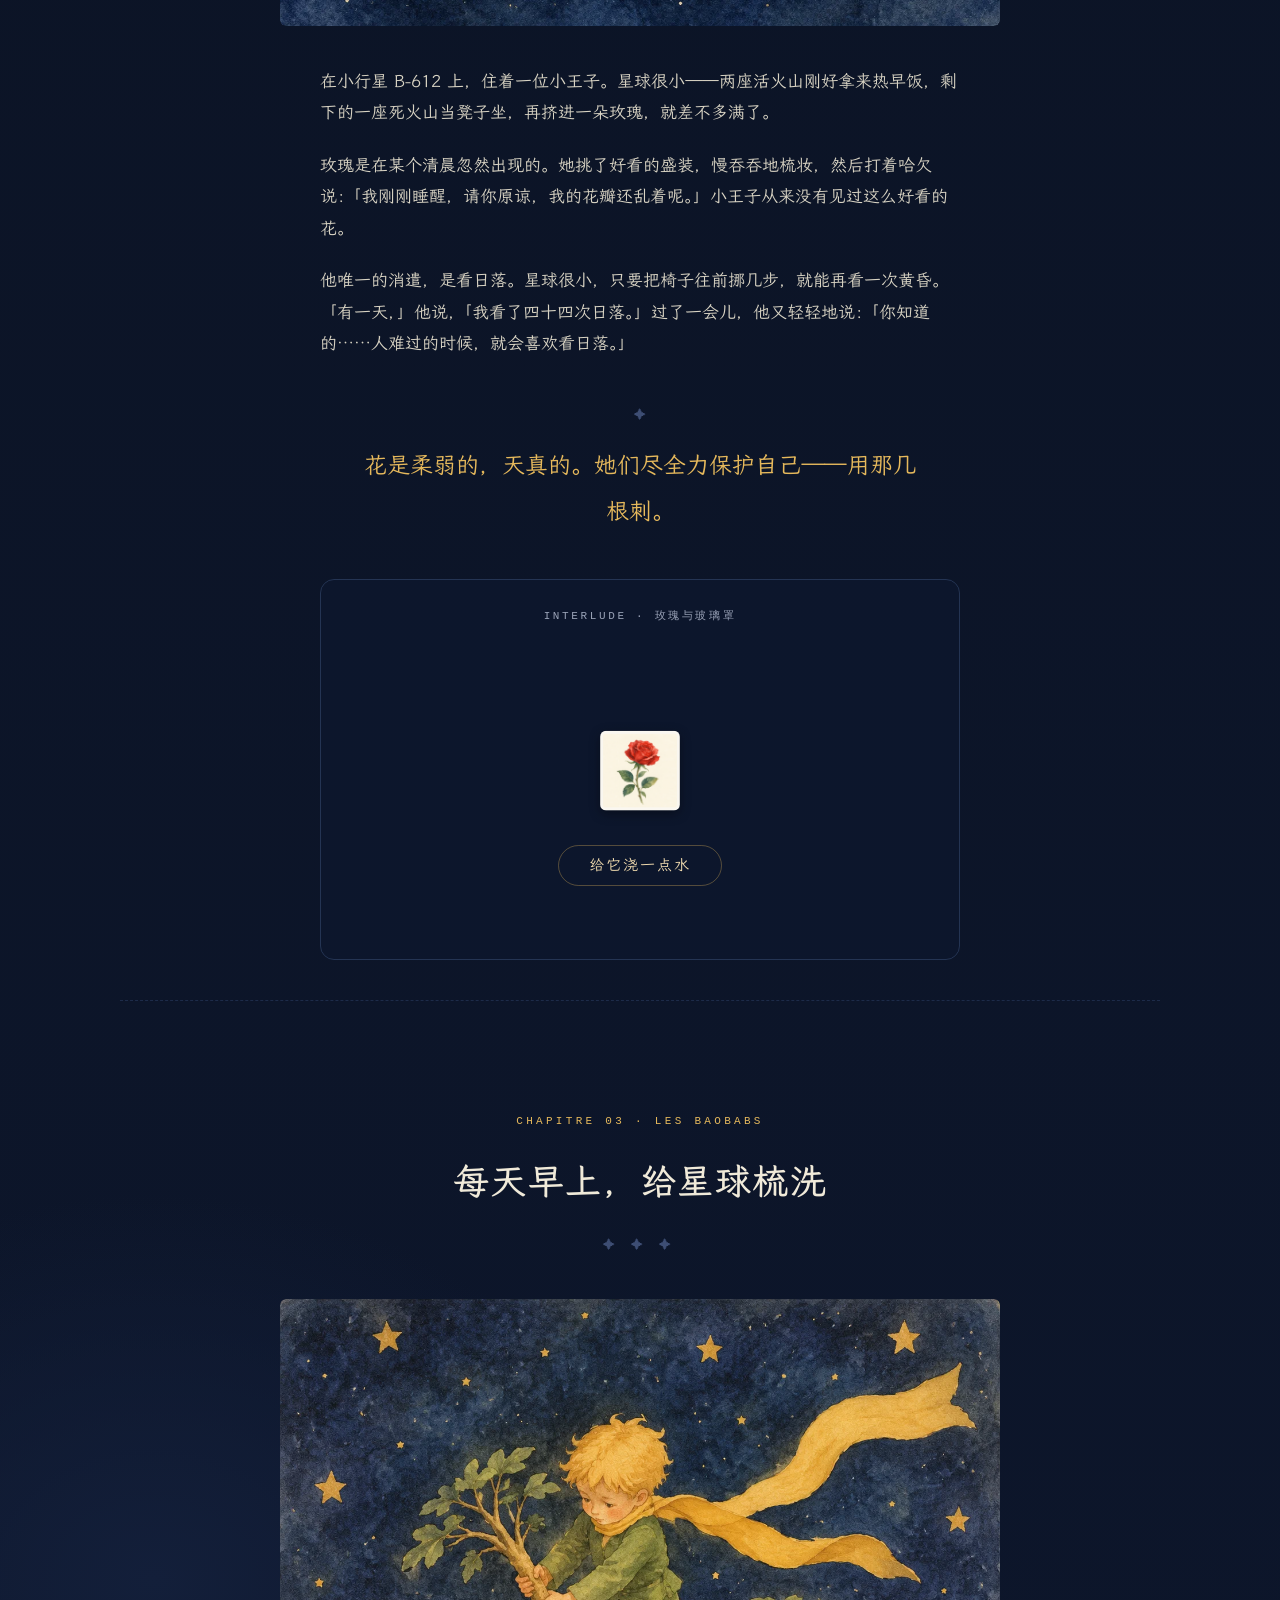
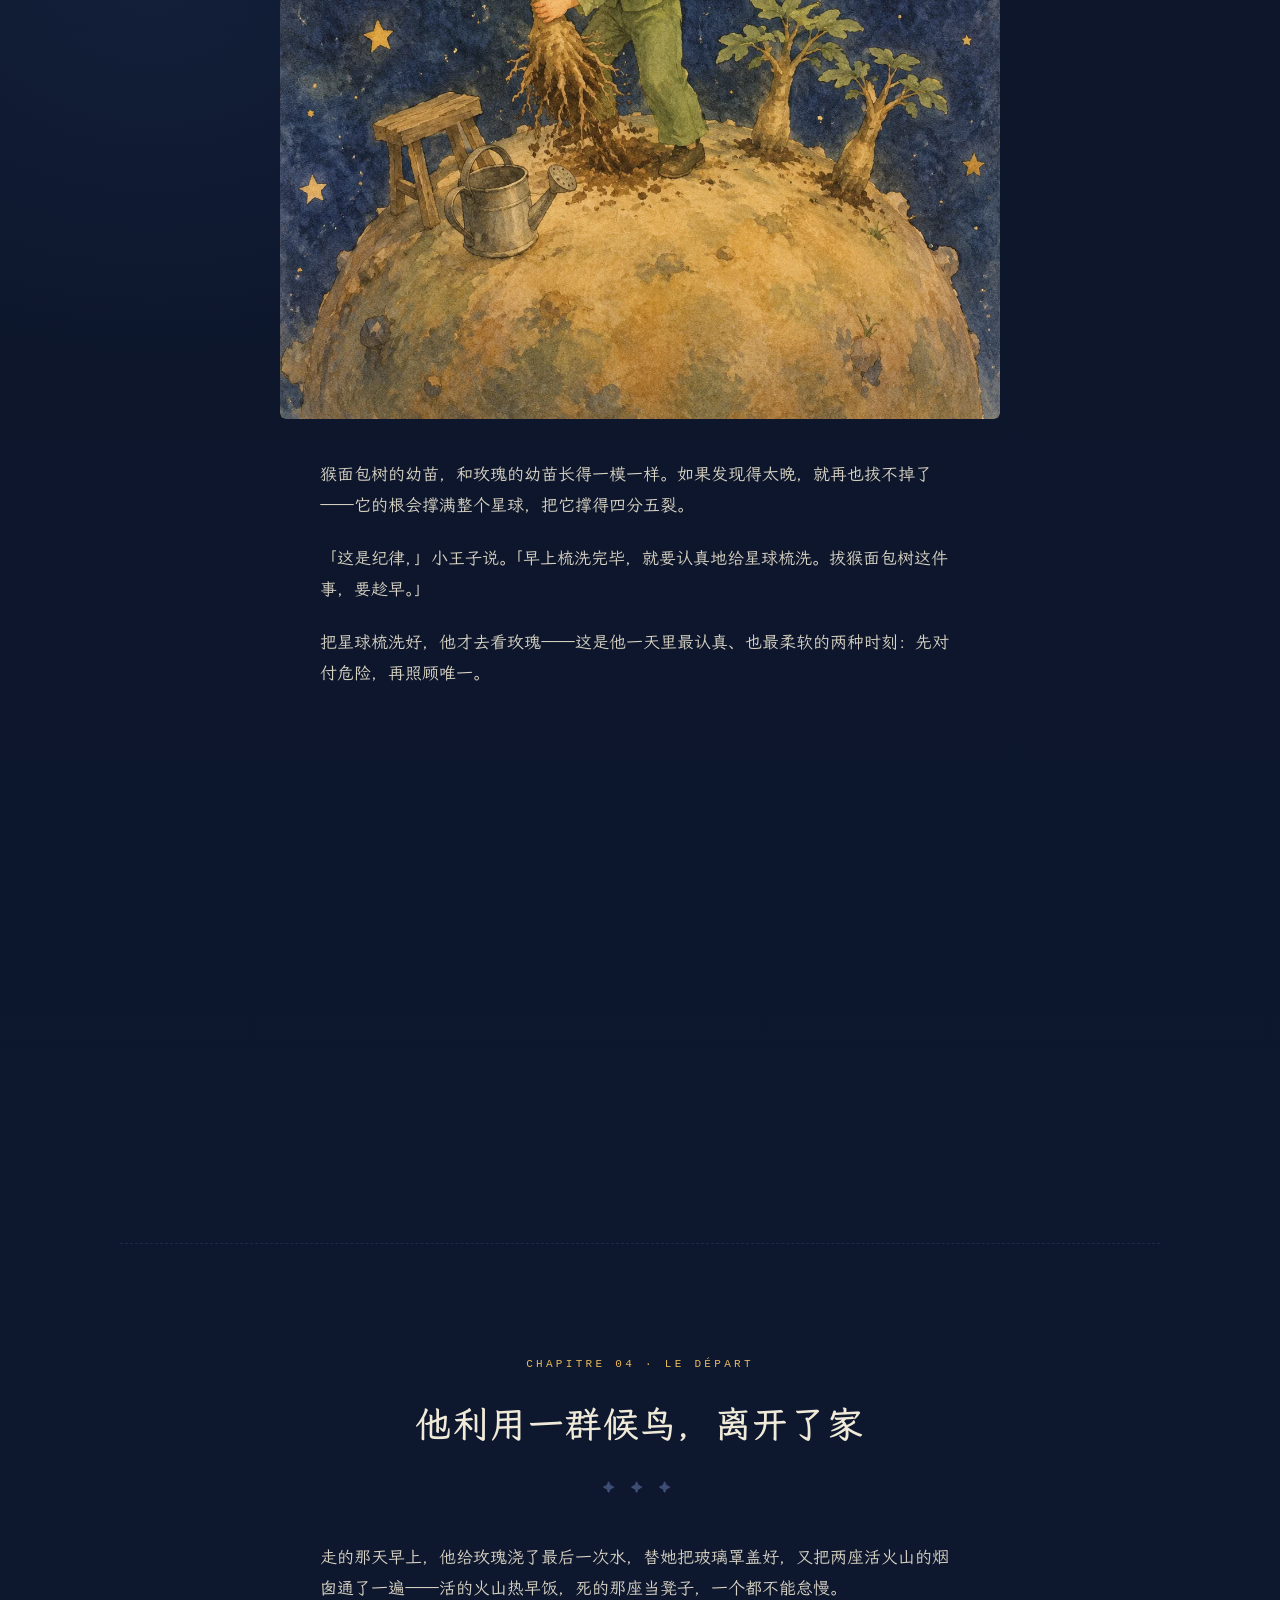
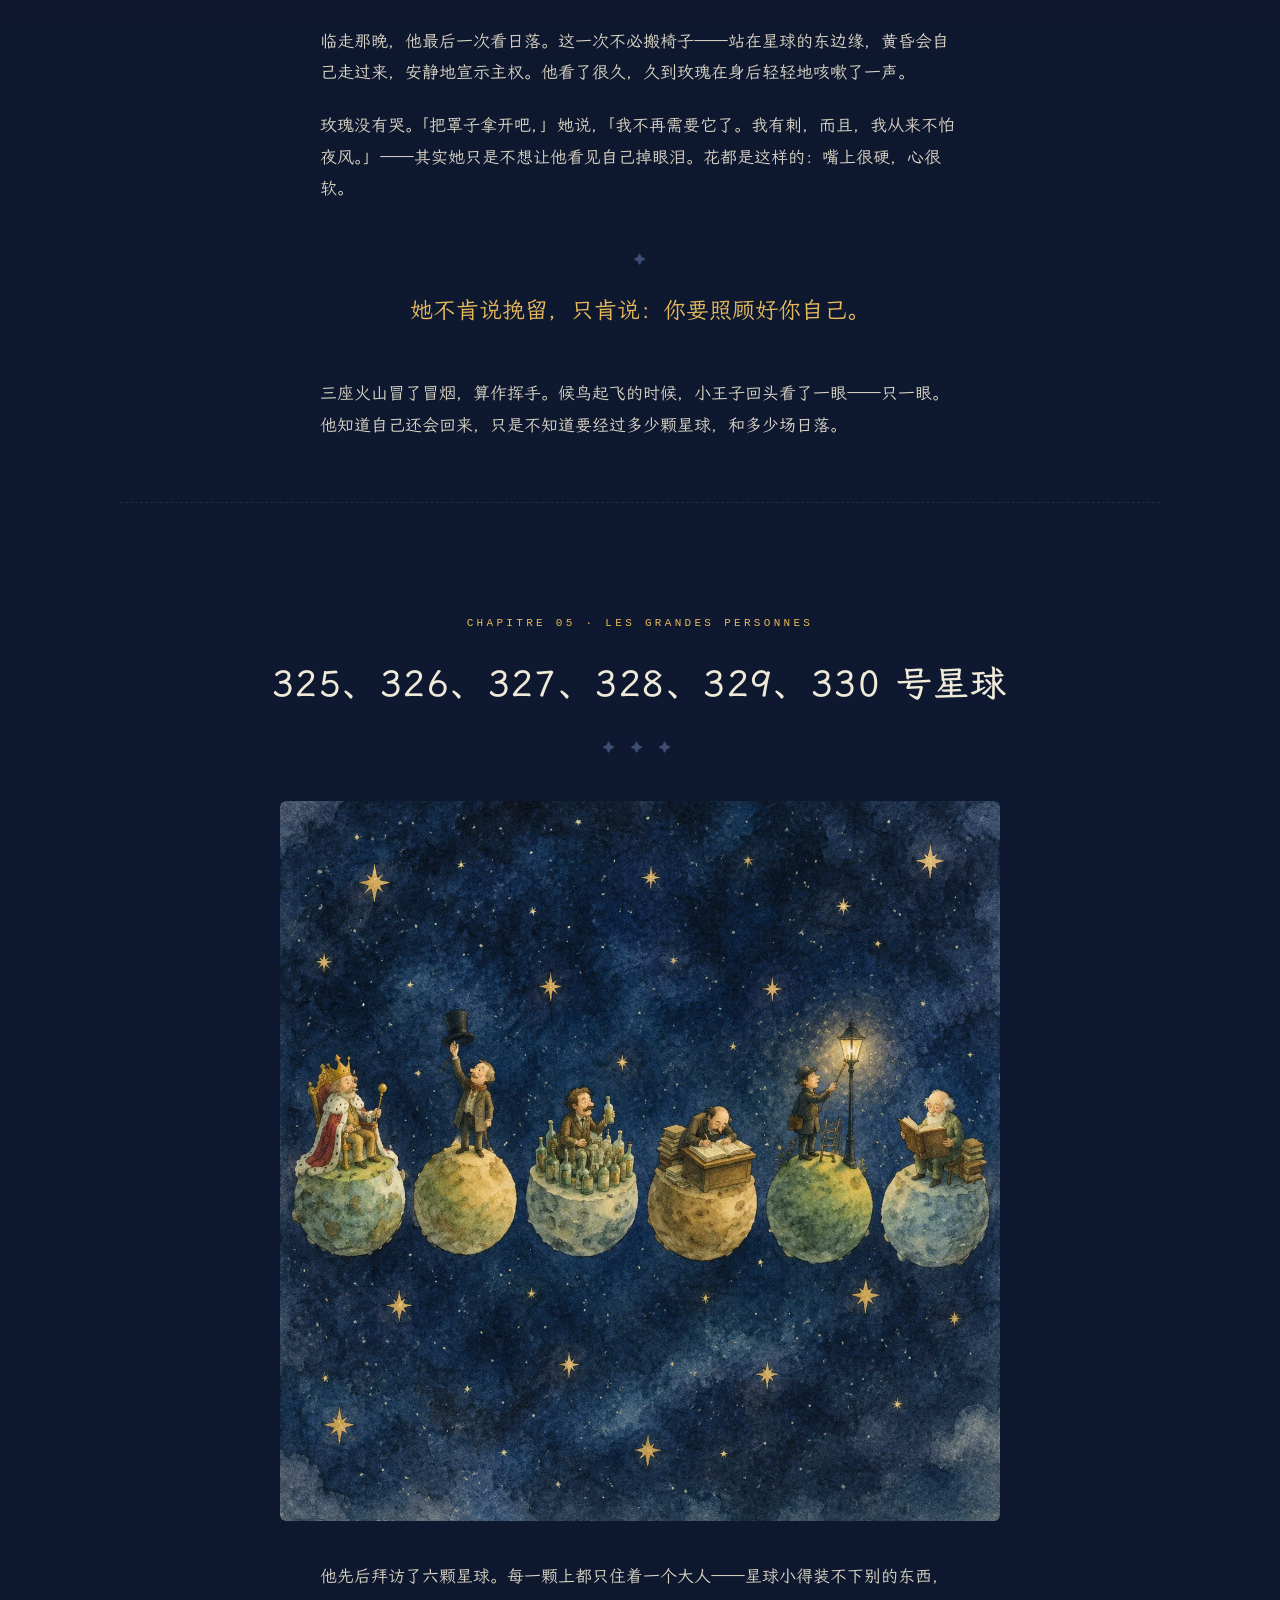
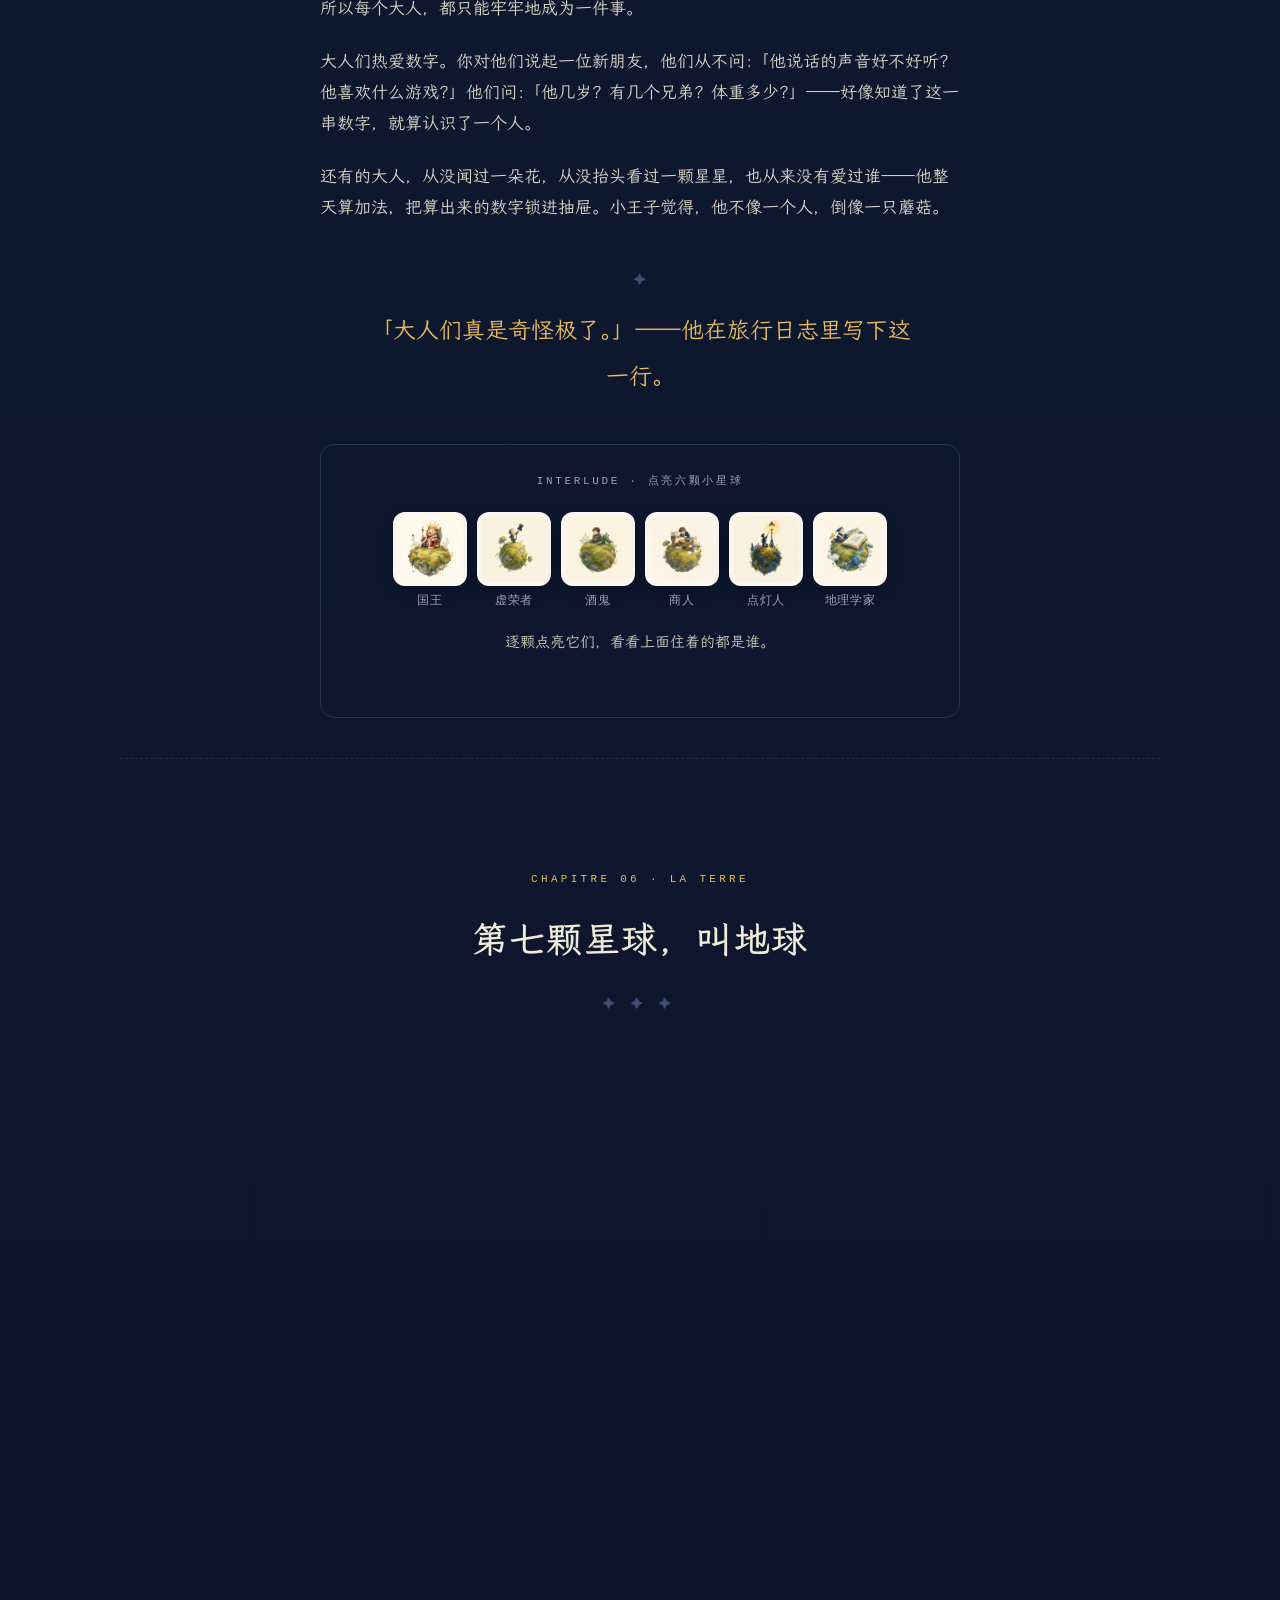
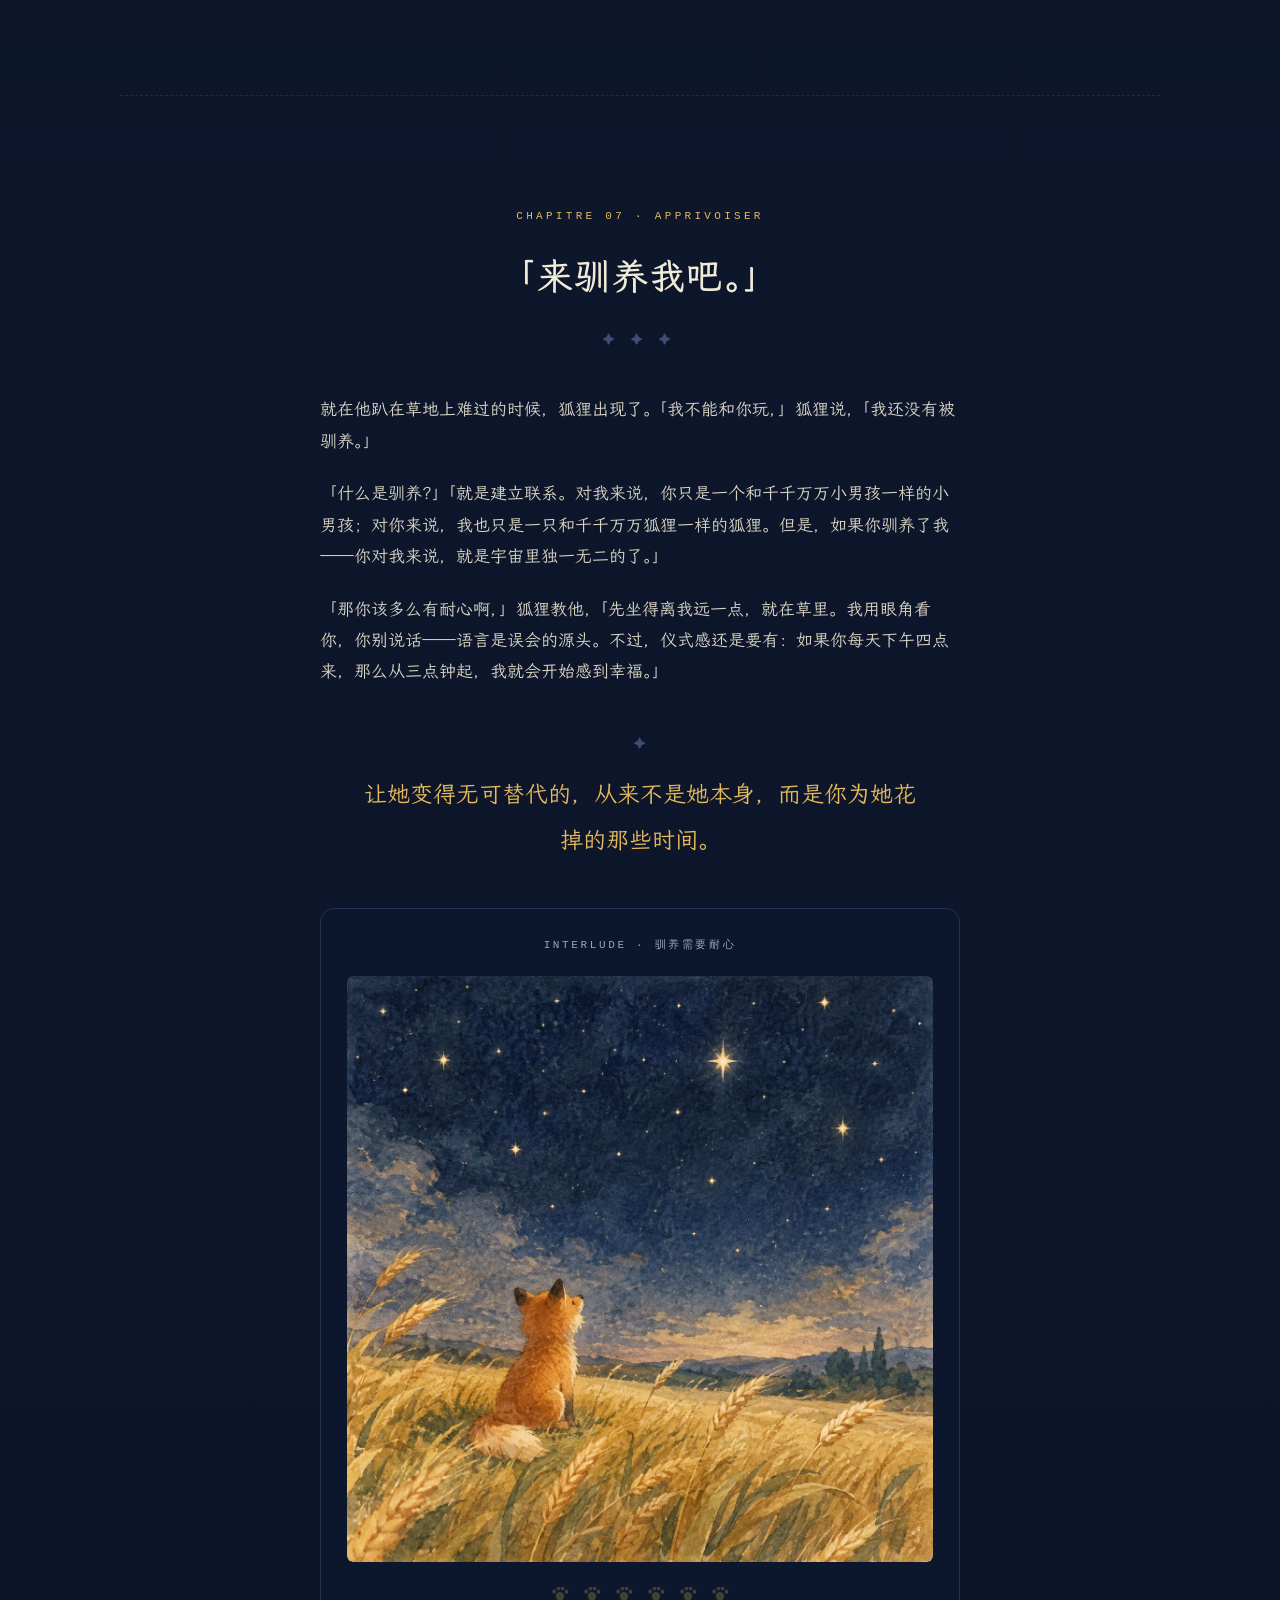
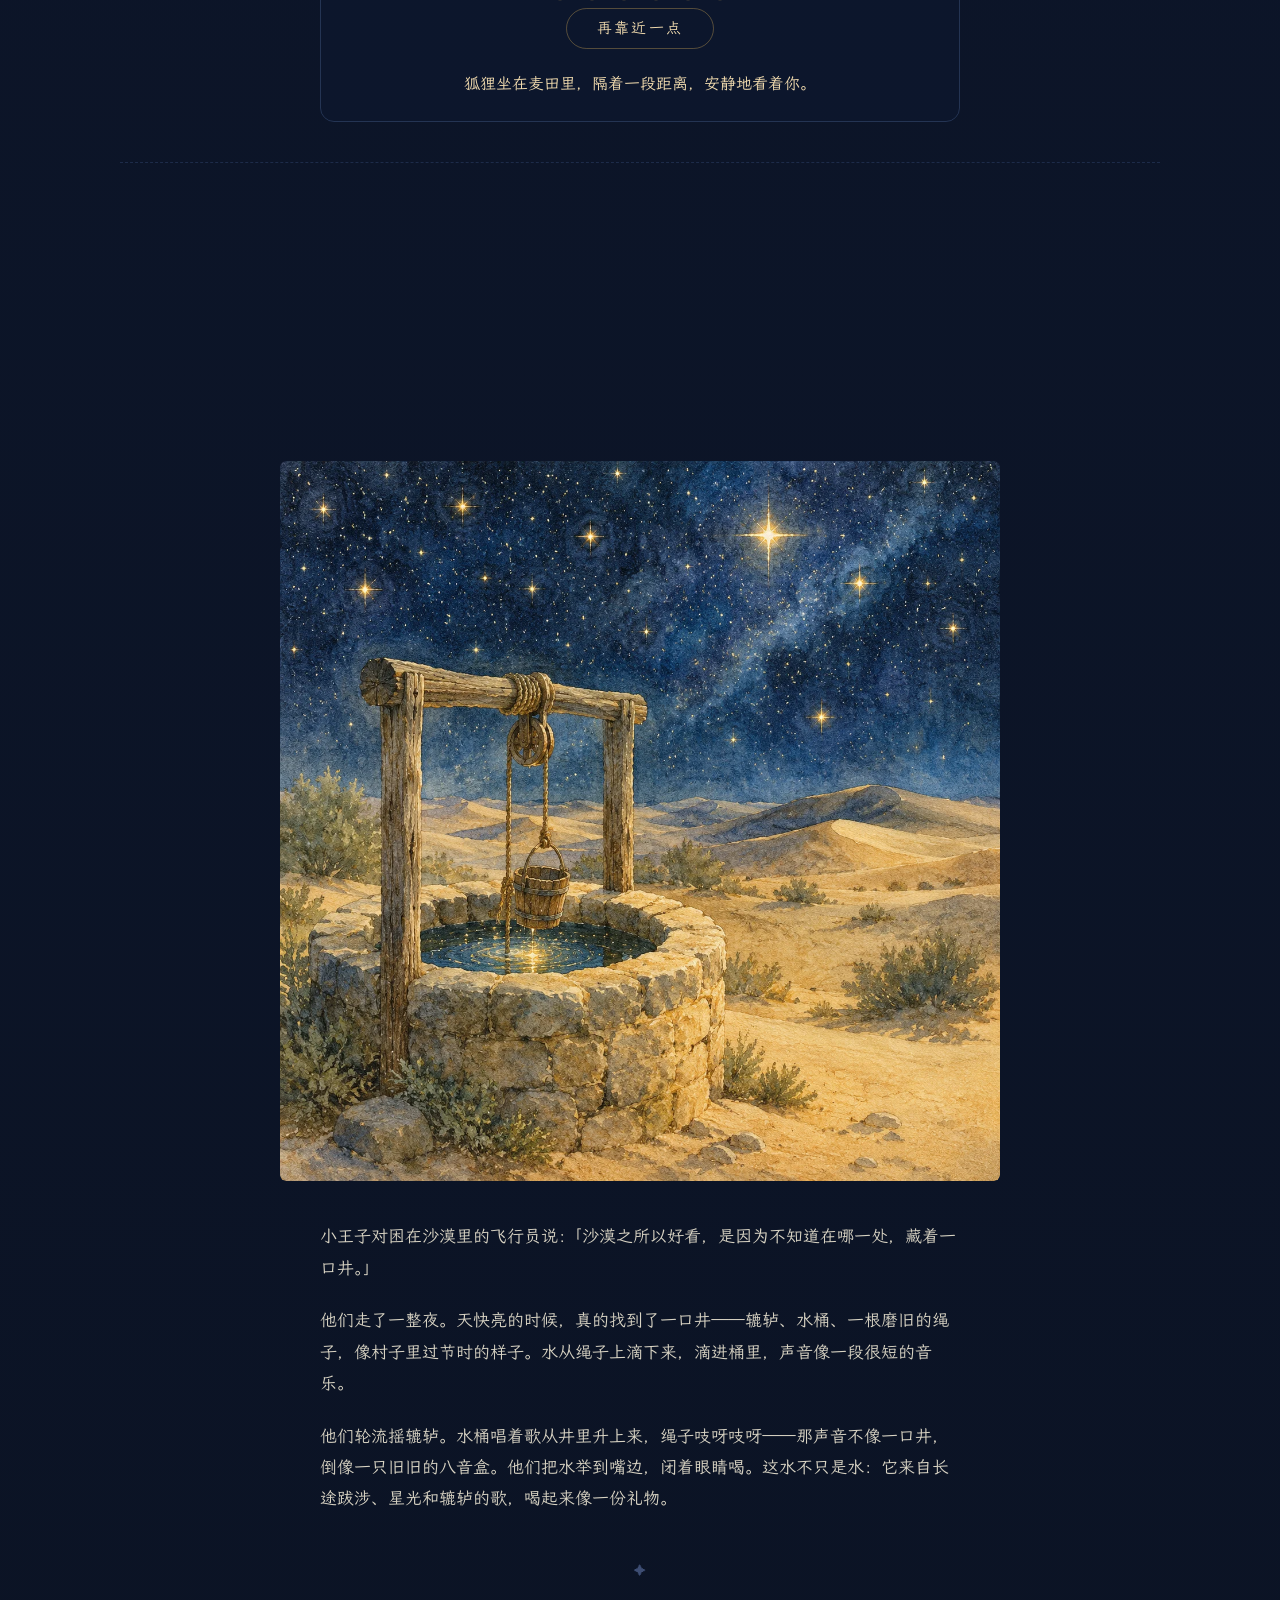
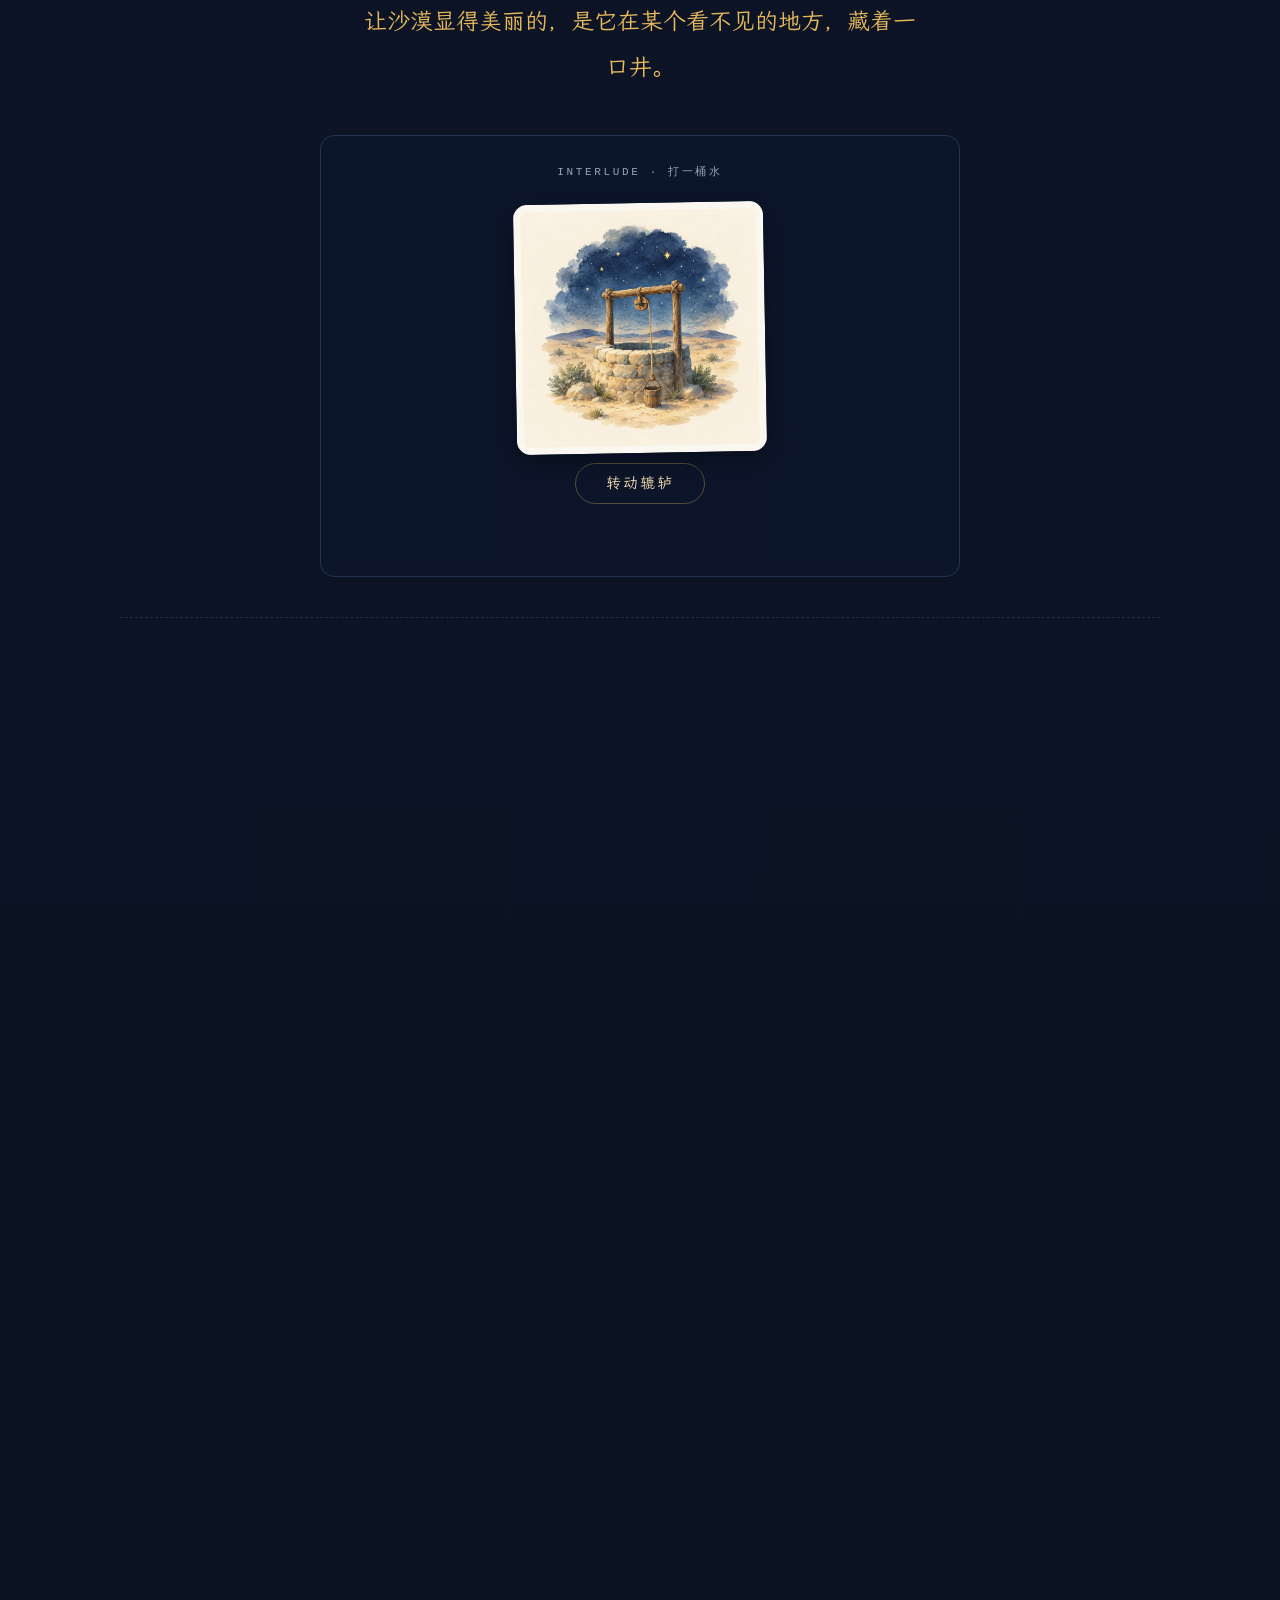
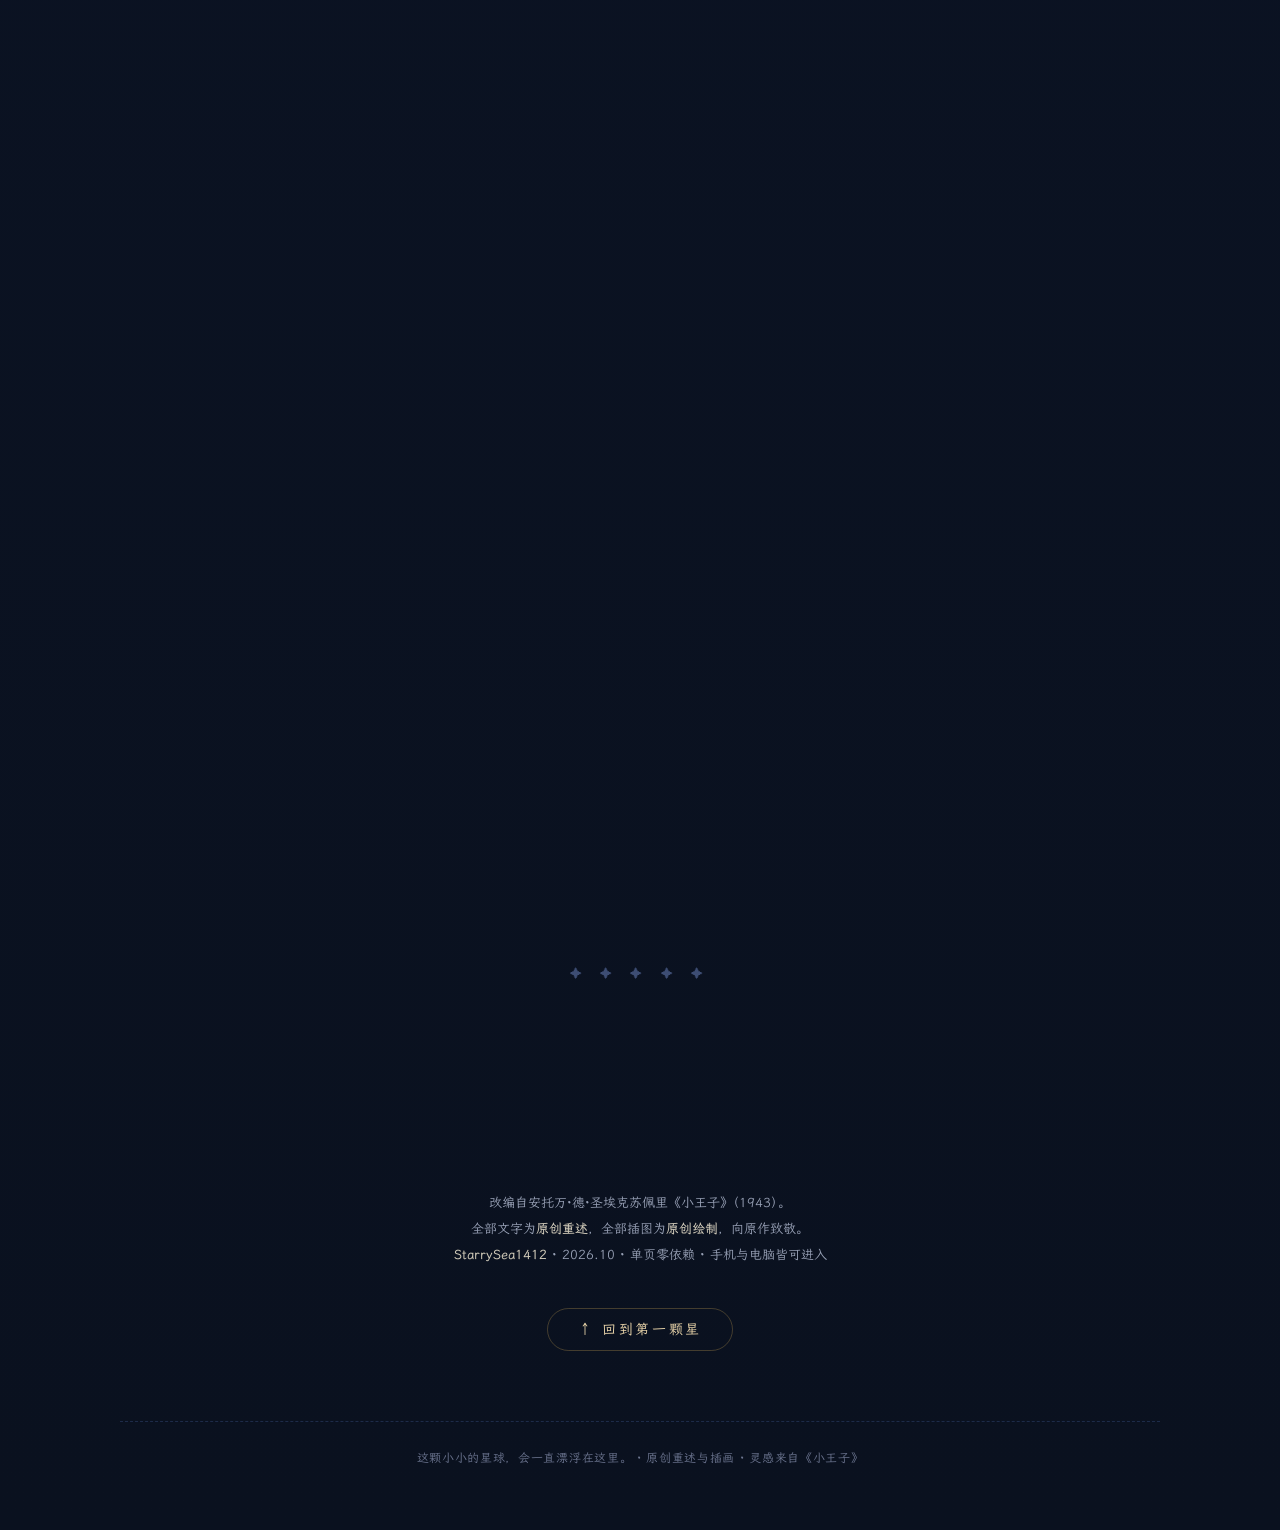
==== commit 63db72d3: "Tighten mini planet row so all six stamps fit one line" ====
--- a/index.html
+++ b/index.html
@@ -101,9 +101,9 @@
 .sapling:hover{transform:translateY(-4px)}
 .sapling.gone{transform:translateY(-46px) rotate(14deg) scale(.7);opacity:0;pointer-events:none}
 /* mini planets */
-.mini-row{display:flex;justify-content:center;gap:16px;flex-wrap:wrap}
+.mini-row{display:flex;justify-content:center;gap:10px;flex-wrap:wrap}
 .mini{background:none;border:0;padding:0;cursor:pointer;text-align:center;transition:transform .3s}
-.mini img{width:86px;height:86px;display:block;background:#faf7f0;padding:4px;border-radius:12px;box-shadow:0 5px 16px #00000047}
+.mini img{width:74px;height:74px;display:block;background:#faf7f0;padding:4px;border-radius:12px;box-shadow:0 5px 16px #00000047}
 .mini span{display:block;margin-top:6px;font-size:12px;color:var(--muted);letter-spacing:.06em}
 .mini:hover{transform:translateY(-4px)}
 .mini.on span{color:var(--gold)}
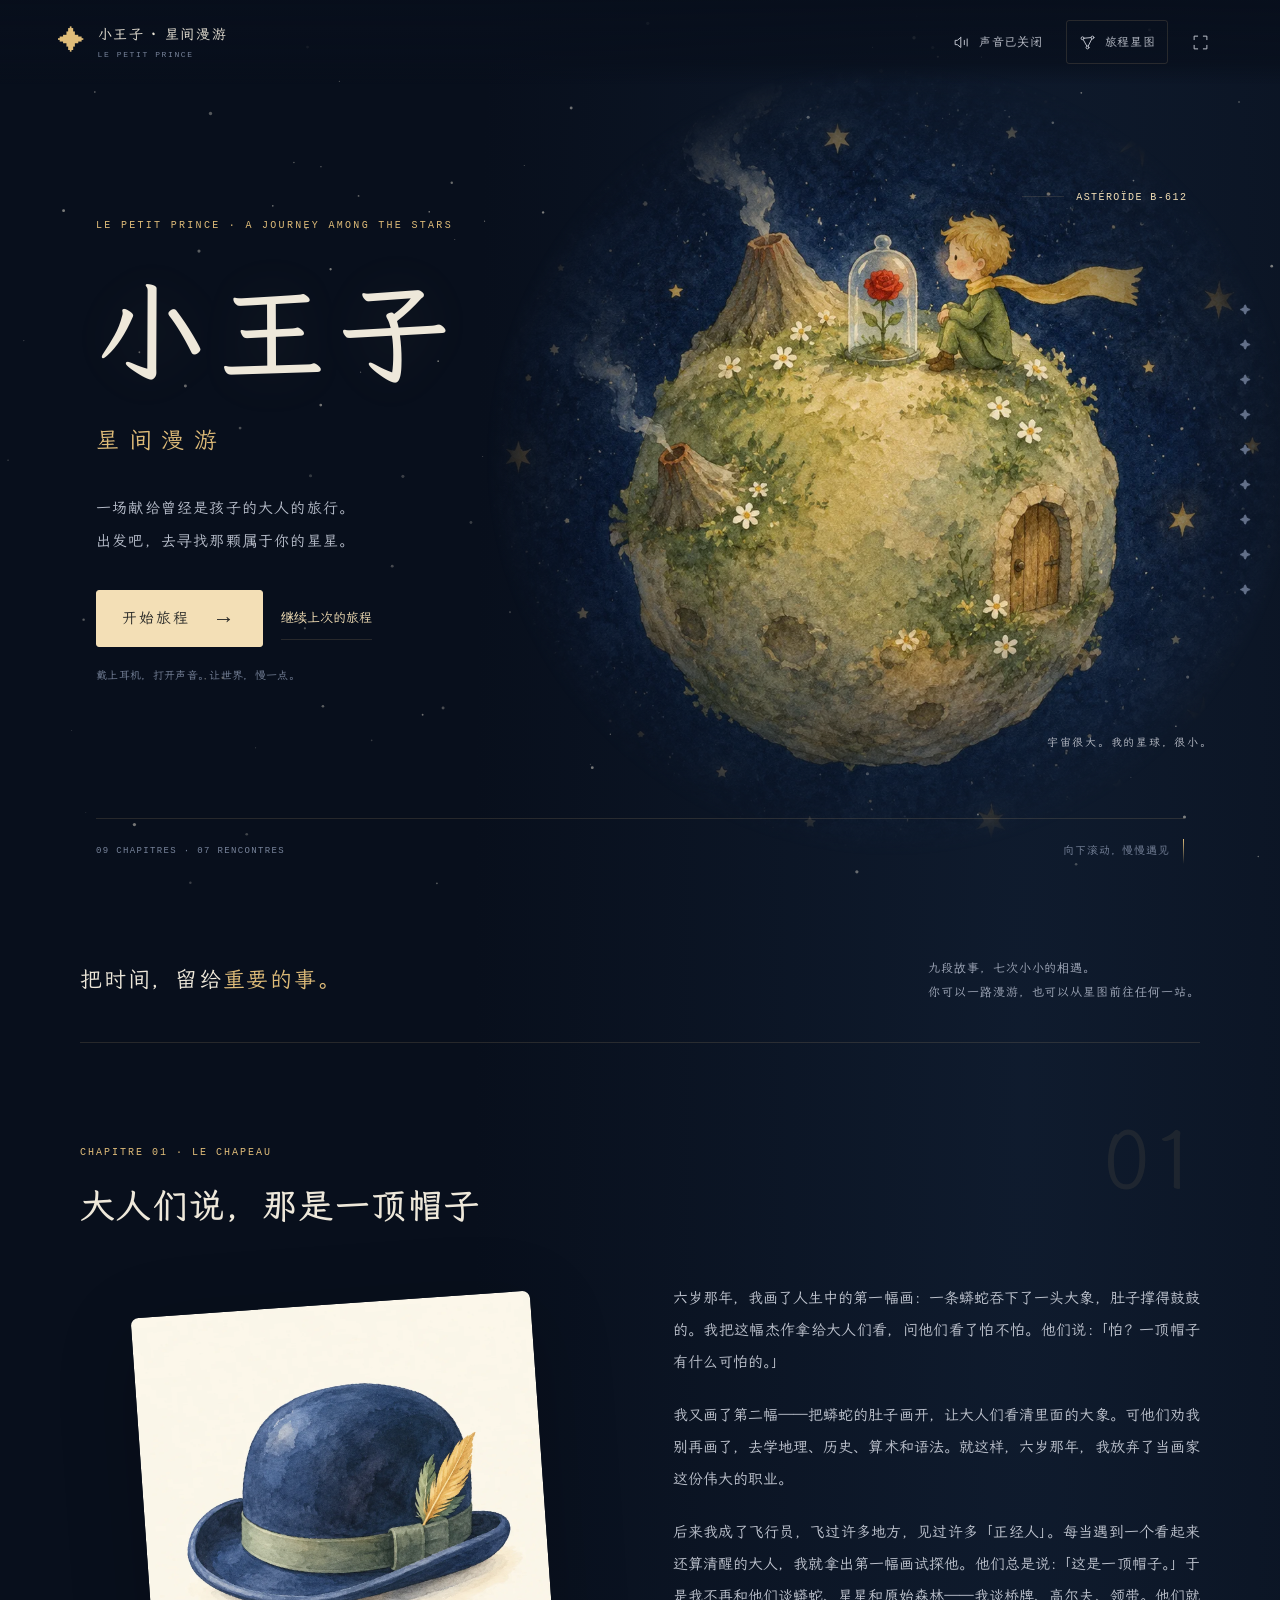
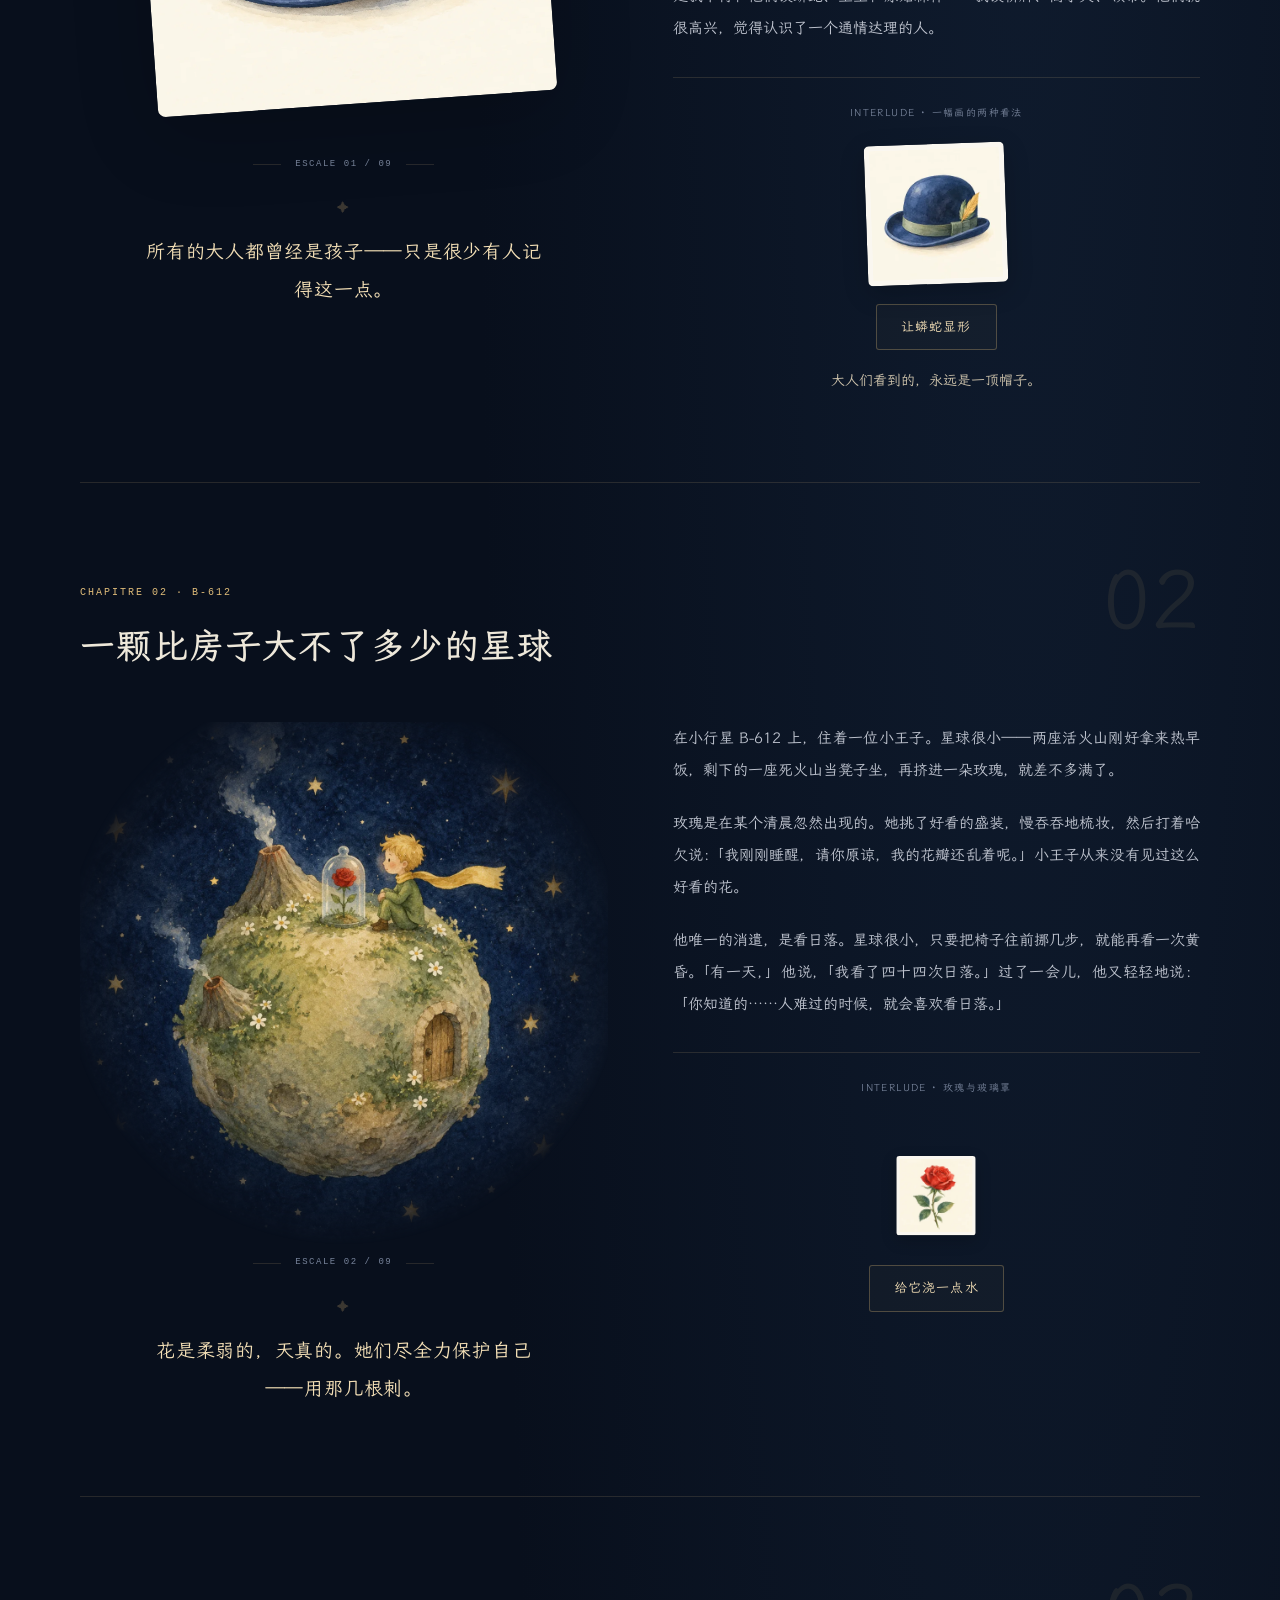
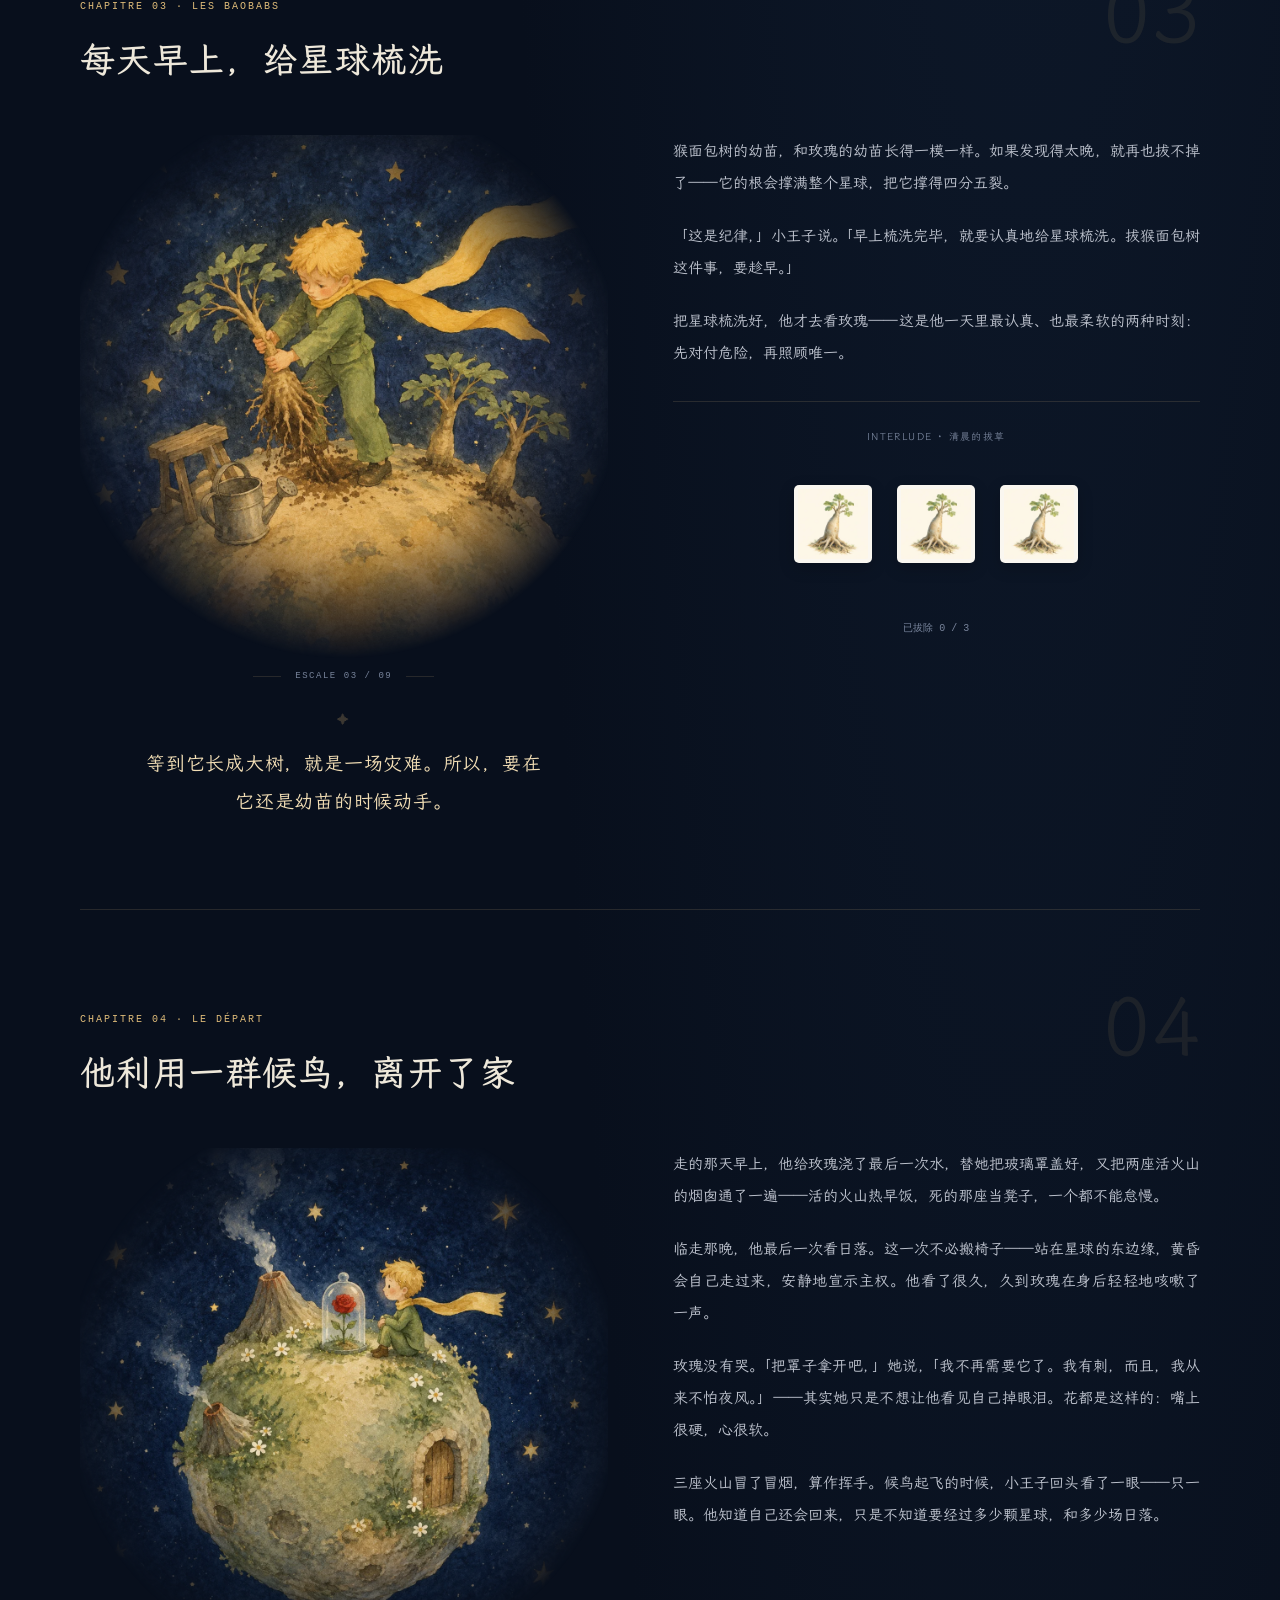
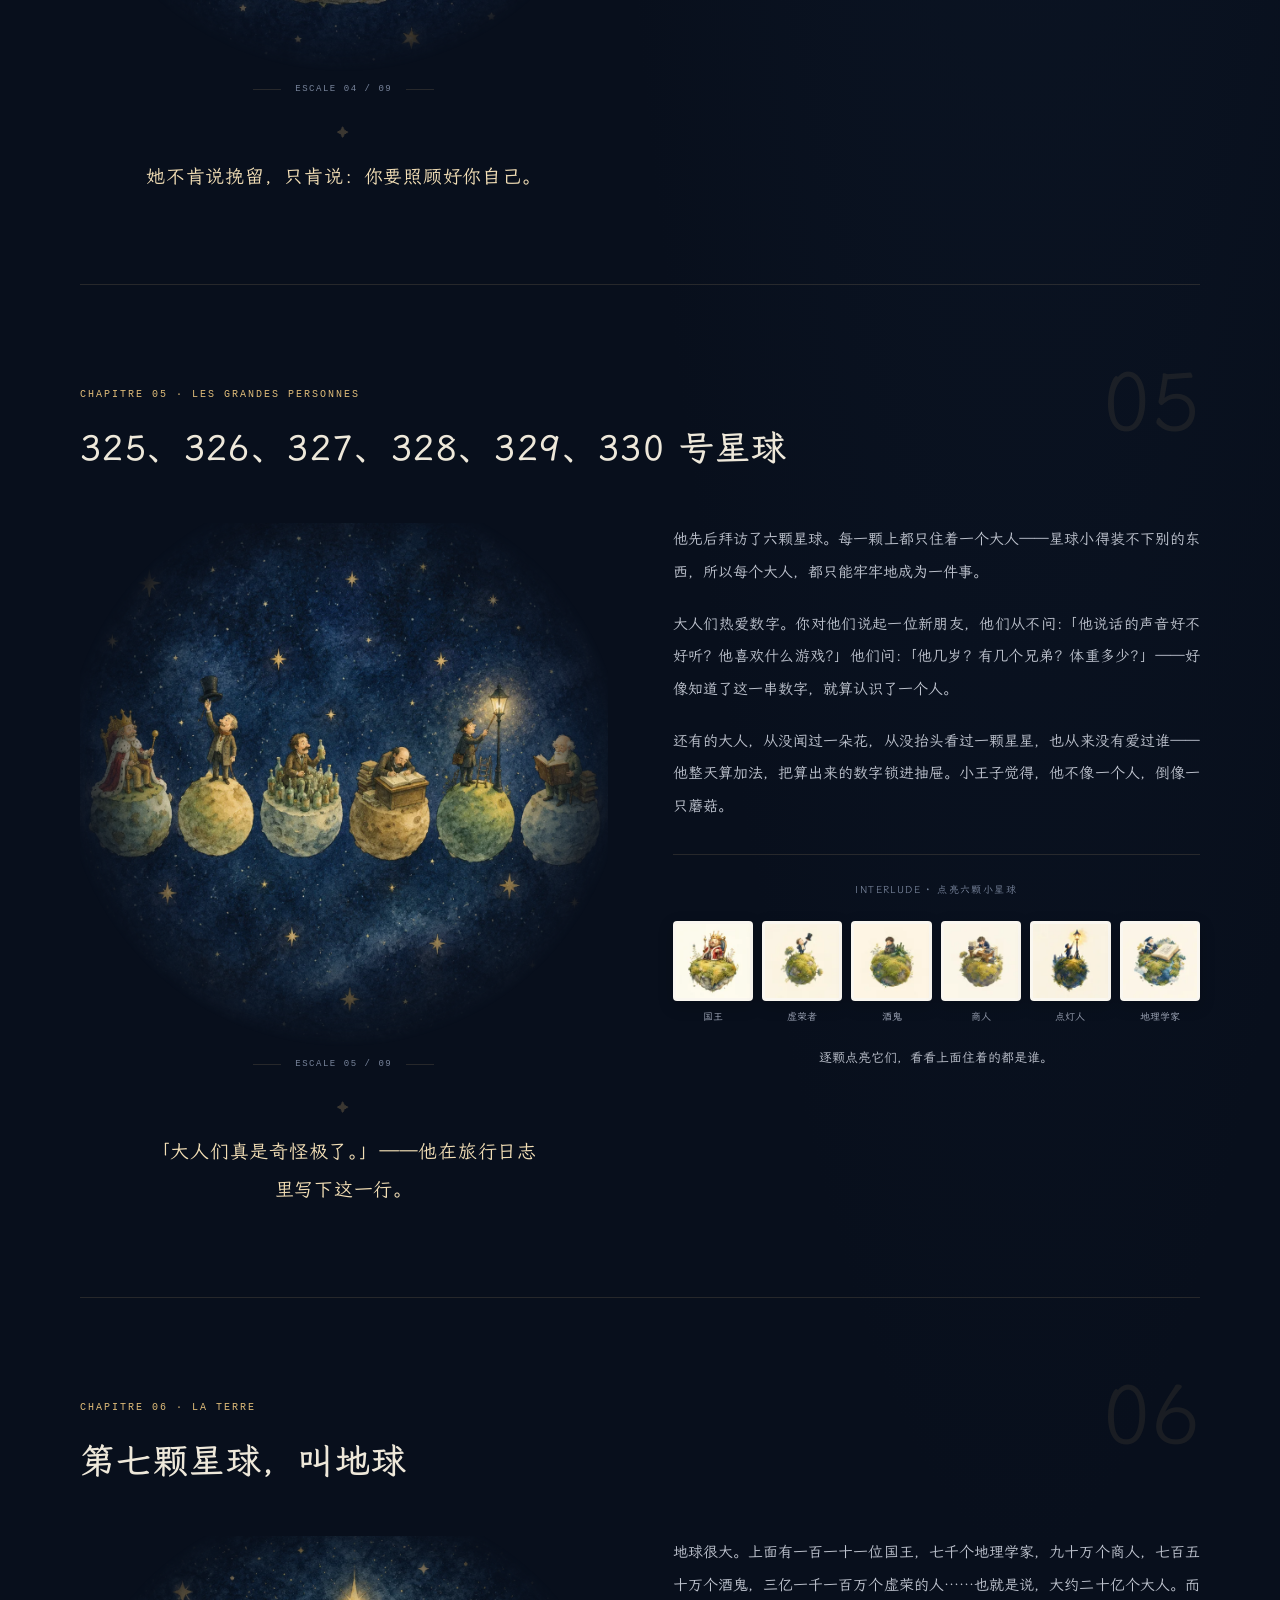
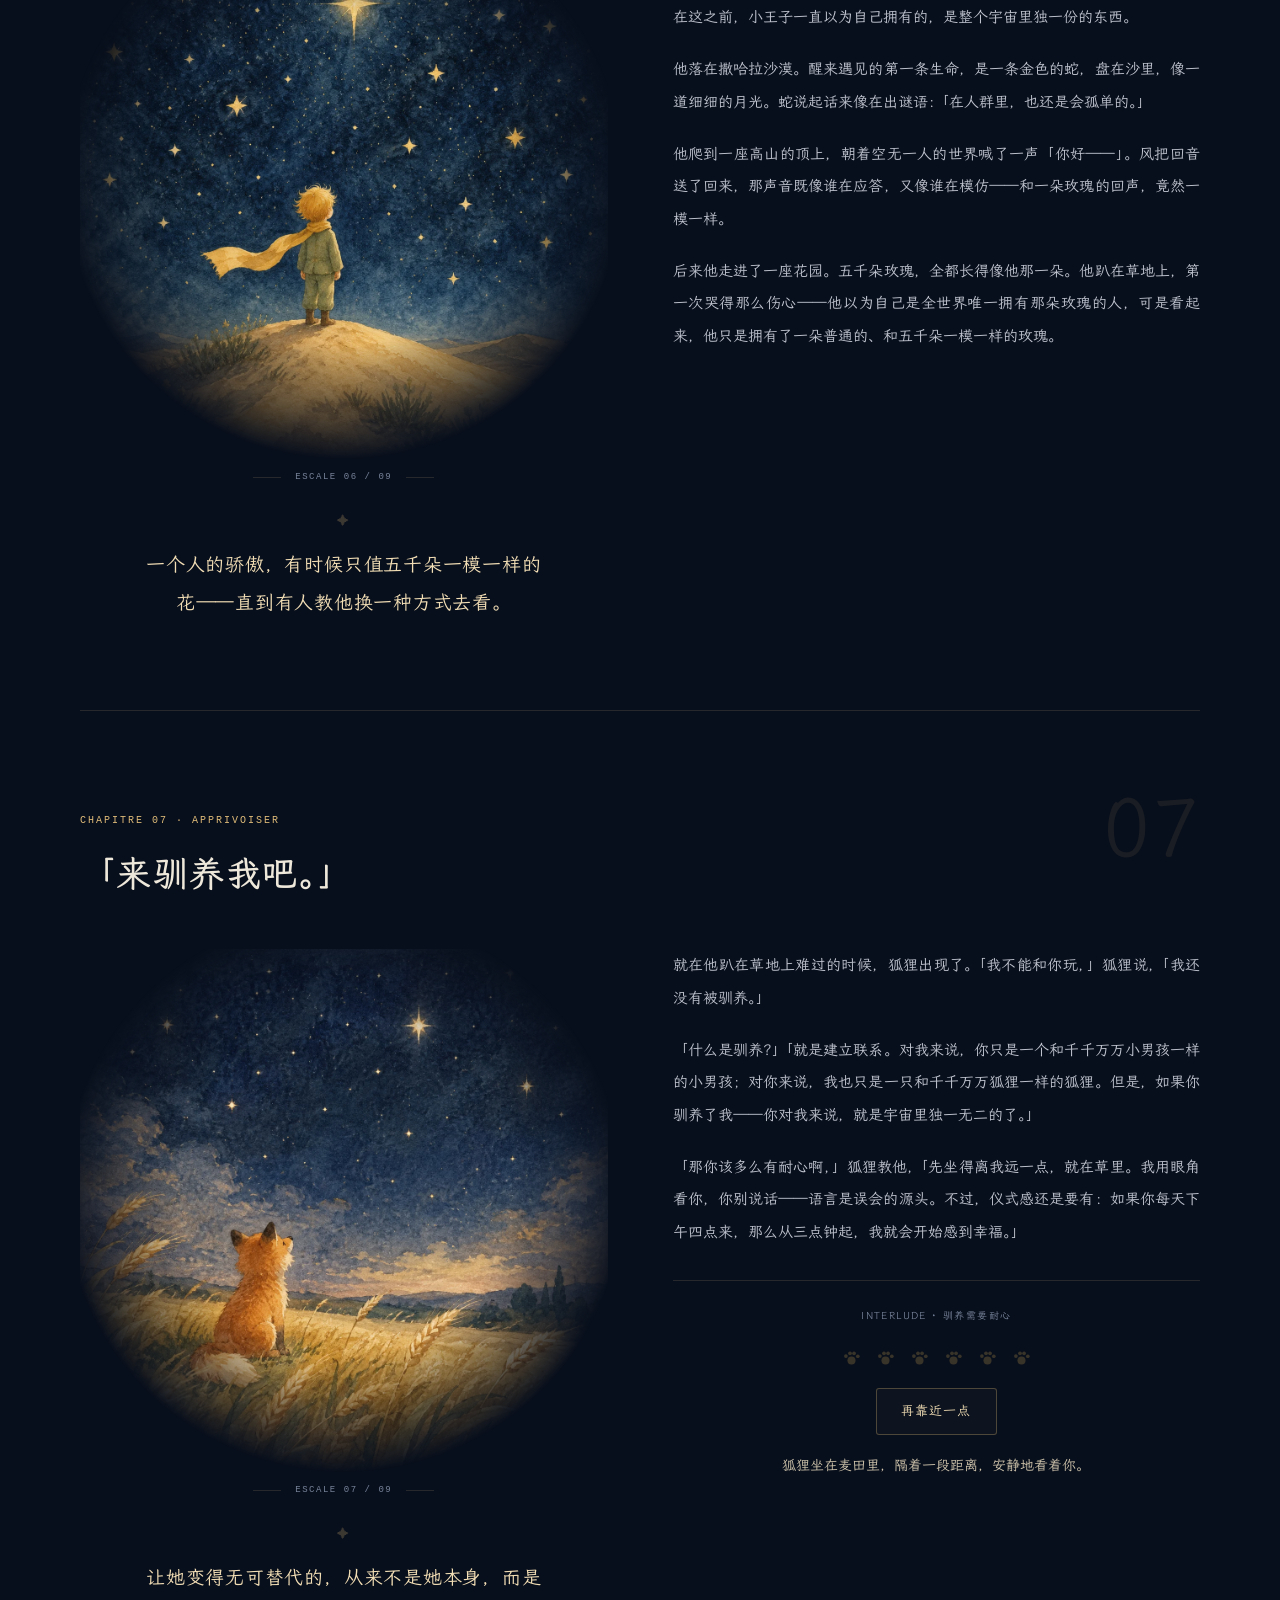
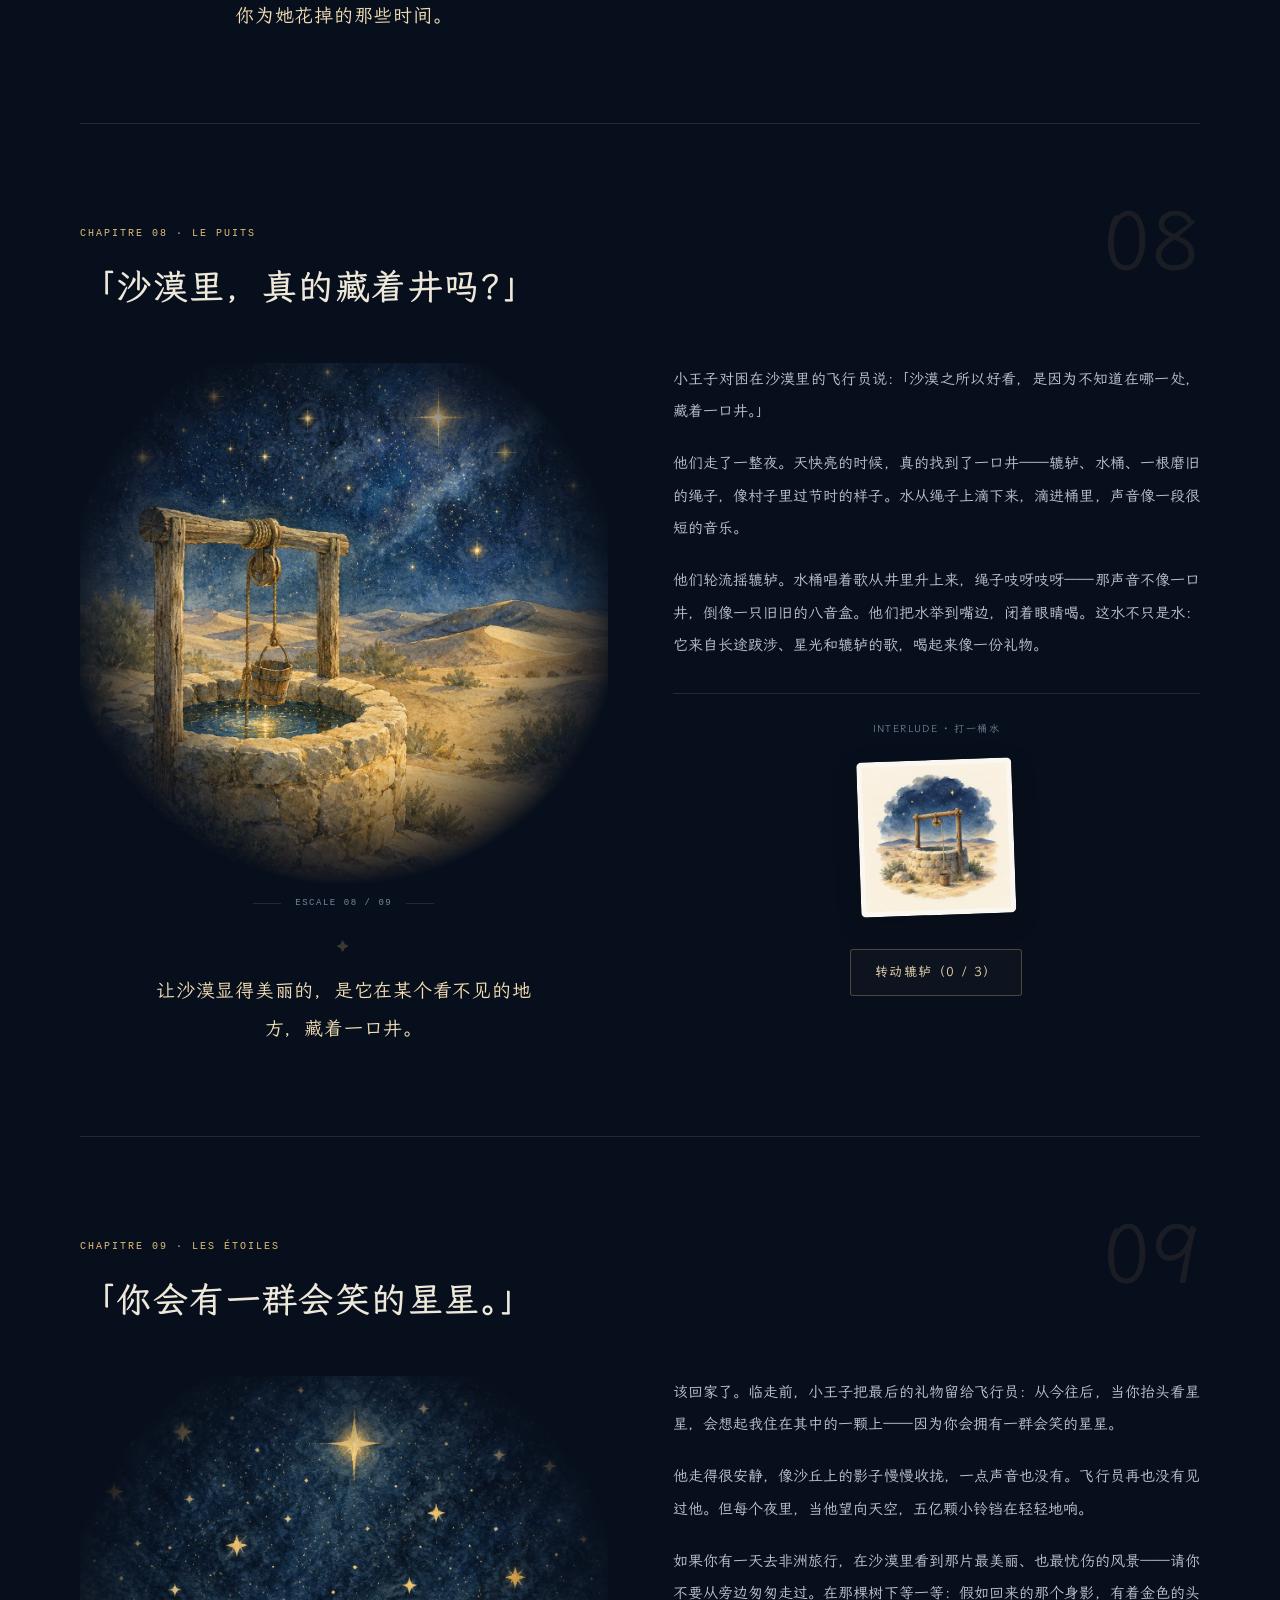
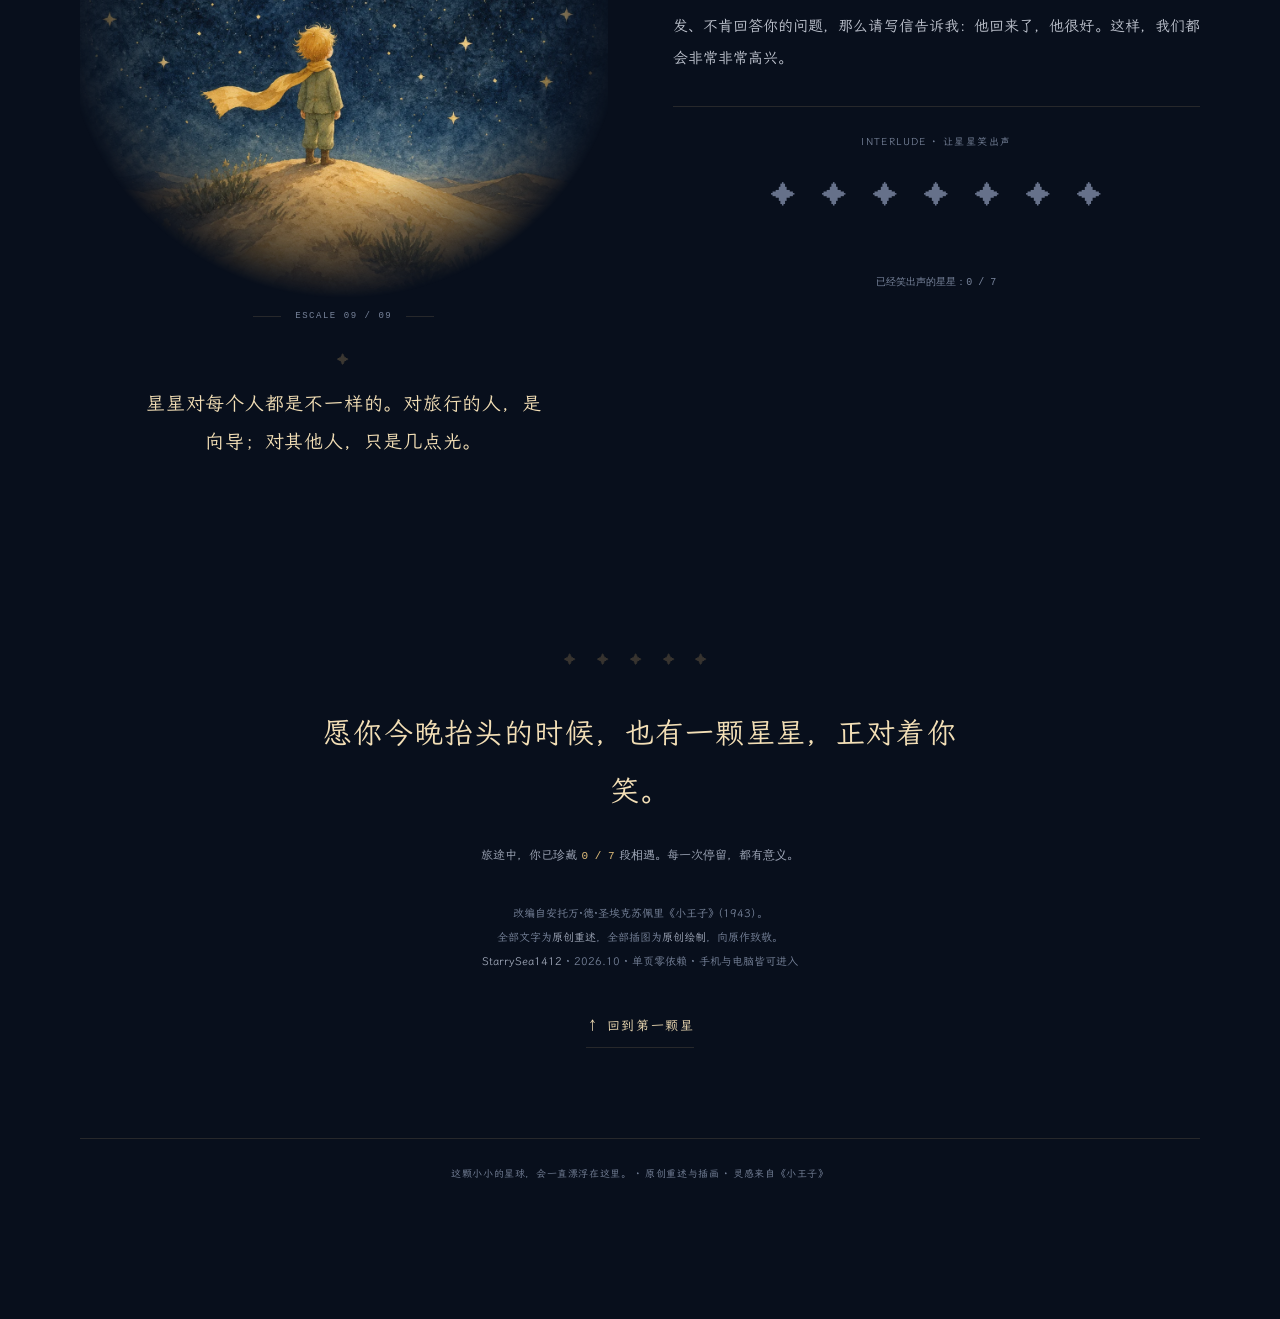
==== commit 0ae451f6: "Split the single page into index.html + journey.css + journey.js; add 96px interaction thumbnails" ====
--- a/index.html
+++ b/index.html
@@ -12,340 +12,281 @@
 <title>小王子 · 星间漫游</title>
 <link rel="icon" type="image/svg+xml" href="data:image/svg+xml,%3Csvg xmlns='http://www.w3.org/2000/svg' viewBox='0 0 24 24'%3E%3Crect width='24' height='24' rx='5' fill='%230a111f'/%3E%3Cpath d='M12 3l1.9 6.1L20 11l-6.1 1.9L12 19l-1.9-6.1L4 11l6.1-1.9z' fill='%23e6b95c'/%3E%3C/svg%3E"/>
 <link rel="preload" href="assets/fonts/wenkai-regular.woff2" as="font" type="font/woff2" crossorigin/>
-<style>
-@font-face{font-family:"LXGW WenKai";src:url("assets/fonts/wenkai-regular.woff2") format("woff2");font-weight:300 599;font-style:normal;font-display:swap}
-@font-face{font-family:"LXGW WenKai";src:url("assets/fonts/wenkai-medium.woff2") format("woff2");font-weight:600 900;font-style:normal;font-display:swap}
-:root{
-  --bg0:#0a111f;--bg1:#0e1830;--bg2:#122040;
-  --ink:#e9e4d6;--muted:#9aa3b8;--dim:#6d7691;
-  --gold:#e6b95c;--gold-soft:#f3ddb0;--rose:#c8434e;--rose-soft:#e08a8f;
-  --leaf:#5d7a5d;--line:#243453;
-  --serif:"LXGW WenKai","Songti SC","STSong","Noto Serif CJK SC",serif;
-  --sans:"LXGW WenKai",-apple-system,"PingFang SC","Microsoft YaHei",sans-serif;
-  --mono:ui-monospace,"SFMono-Regular",Consolas,monospace;
-}
-*{box-sizing:border-box}
-html{scroll-behavior:smooth}
-body{
-  margin:0;color:var(--ink);font-family:var(--sans);line-height:1.9;
-  background:radial-gradient(1200px 800px at 78% -10%,#1a2a4d 0%,transparent 60%),
-             radial-gradient(900px 700px at 12% 30%,#131f3a 0%,transparent 55%),
-             linear-gradient(180deg,var(--bg0) 0%,var(--bg1) 45%,var(--bg0) 100%);
-  -webkit-font-smoothing:antialiased;overflow-x:hidden;
-}
-::selection{background:#2c3f6b}
-#sky{position:fixed;inset:0;width:100%;height:100%;z-index:0;pointer-events:none}
-main{position:relative;z-index:1}
-/* rail */
-.rail{position:fixed;right:18px;top:50%;transform:translateY(-50%);z-index:30;display:flex;flex-direction:column;gap:14px}
-.rail button{background:none;border:0;padding:4px;cursor:pointer;font-size:13px;line-height:1;color:#39486b;transition:color .3s,transform .3s;font-family:var(--serif)}
-.rail button:hover{transform:scale(1.3)}
-.rail button.on{color:var(--gold);text-shadow:0 0 12px #e6b95c88}
-@media (max-width:760px){.rail{right:8px;gap:10px}.rail button{font-size:11px}}
-/* cover */
-.cover{min-height:100vh;min-height:100svh;display:flex;flex-direction:column;align-items:center;justify-content:center;text-align:center;padding:40px 22px;position:relative}
-.cover h1{font-family:var(--serif);font-weight:800;font-size:clamp(64px,12vw,116px);letter-spacing:.14em;margin:0 0 10px;color:#f2ead6;text-shadow:0 0 40px #e6b95c2e;text-indent:.14em}
-.cover .sub{font-family:var(--serif);font-size:clamp(20px,3.4vw,30px);letter-spacing:.34em;color:var(--gold);margin:0 0 26px;text-indent:.34em}
-.cover .tagline{color:var(--muted);font-size:14px;letter-spacing:.12em;margin:0 0 54px}
-.cover .enter{
-  font-family:var(--serif);font-size:16px;letter-spacing:.22em;color:var(--gold-soft);
-  background:#0e18308c;border:1px solid #e6b95c66;border-radius:100px;padding:15px 38px 15px 44px;
-  cursor:pointer;transition:background .35s,box-shadow .35s,transform .35s;
-}
-.cover .enter:hover{background:#e6b95c1f;box-shadow:0 0 34px #e6b95c33;transform:translateY(-2px)}
-.cover .hint{margin:26px 0 0;color:var(--dim);font-size:12px;letter-spacing:.08em}
-.cover .starline{position:absolute;left:50%;bottom:26px;transform:translateX(-50%);color:#3b4a6e;font-size:11px;letter-spacing:.3em;animation:sway 3.4s ease-in-out infinite}
-@keyframes sway{0%,100%{opacity:.5;transform:translateX(-50%) translateY(0)}50%{opacity:1;transform:translateX(-50%) translateY(6px)}}
-/* chapters */
-.chapter{max-width:1040px;margin:0 auto;padding:110px 26px 40px;position:relative}
-.chapter+.chapter{border-top:1px dashed #1d2b49}
-.ch-head{text-align:center;margin-bottom:42px}
-.ch-label{font-family:var(--mono);font-size:11px;letter-spacing:.3em;color:var(--gold);margin:0 0 16px}
-.ch-head h2{font-family:var(--serif);font-weight:700;font-size:clamp(26px,4.2vw,36px);letter-spacing:.04em;margin:0;color:#f0ead9}
-.ch-head .orn{display:block;margin:18px auto 0;color:#3d4d73;letter-spacing:.5em;font-size:12px}
-.scene{max-width:720px;margin:0 auto 40px;position:relative}
-.scene img{width:100%;display:block;border-radius:6px;
-  -webkit-mask-image:radial-gradient(115% 115% at 50% 45%,#000 62%,transparent 98%);
-  mask-image:radial-gradient(115% 115% at 50% 45%,#000 62%,transparent 98%);
-  filter:saturate(.96)}
-.card{max-width:640px;margin:0 auto;font-size:16.5px;color:#d9d4c4}
-.card p{margin:0 0 1.3em}
-.card strong{color:var(--gold-soft);font-weight:650}
-.quote{font-family:var(--serif);font-size:clamp(19px,3vw,23px);line-height:2;color:var(--gold);text-align:center;margin:44px auto;max-width:560px}
-.quote:before{content:"✦";display:block;color:#3d4d73;font-size:12px;margin-bottom:16px}
-/* interactions */
-.inter{margin:44px auto 0;max-width:640px;background:#0e183099;border:1px solid var(--line);border-radius:14px;padding:26px 26px 22px;text-align:center}
-.inter .it-title{font-family:var(--mono);font-size:11px;letter-spacing:.24em;color:var(--muted);margin:0 0 20px}
-.it-btn{
-  font-family:var(--serif);font-size:14.5px;letter-spacing:.14em;color:var(--gold-soft);
-  background:none;border:1px solid #e6b95c55;border-radius:100px;padding:11px 30px;cursor:pointer;
-  transition:background .3s,box-shadow .3s;
-}
-.it-btn:hover{background:#e6b95c17;box-shadow:0 0 22px #e6b95c26}
-.it-btn:disabled{opacity:.45;cursor:default;box-shadow:none}
-.it-line{margin:20px 0 0;font-family:var(--serif);font-size:16px;color:var(--gold-soft);min-height:1.9em;opacity:0;transform:translateY(6px);transition:opacity .8s,transform .8s}
-.it-line.show{opacity:1;transform:none}
-.it-count{font-family:var(--mono);font-size:11px;color:var(--dim);margin-top:10px}
-/* rose */
-.rose-wrap{width:190px;margin:0 auto 8px}
-.rose-wrap img{width:100%;display:block;transform:scale(.42);transform-origin:50% 76%;transition:transform 1.6s cubic-bezier(.2,.85,.3,1);background:#faf7f0;padding:7px;border-radius:14px;box-shadow:0 8px 26px #00000059}
-.rose-wrap.bloomed img{transform:scale(1)}
-.rose-wrap.bloomed{filter:drop-shadow(0 0 18px #c8434e55)}
-.stamp-wrap{position:relative;width:200px;margin:0 auto 10px;transform:rotate(-1deg)}
-.stamp-wrap img{width:100%;display:block;background:#faf7f0;padding:7px;border-radius:14px;box-shadow:0 8px 26px #00000059;transition:opacity .7s ease,transform .7s cubic-bezier(.2,.8,.3,1)}
-.stamp-wrap img.off{opacity:0;position:absolute;inset:0;transform:scale(.95) rotate(-2deg);pointer-events:none}
-/* baobab */
-.sapling-row{display:flex;justify-content:center;gap:34px;flex-wrap:wrap;min-height:110px;align-items:flex-end}
-.sapling{background:none;border:0;padding:0;cursor:pointer;transition:transform .5s,opacity .6s}
-.sapling img{width:96px;height:96px;display:block;background:#faf7f0;padding:5px;border-radius:12px;box-shadow:0 5px 16px #00000047}
-.sapling:hover{transform:translateY(-4px)}
-.sapling.gone{transform:translateY(-46px) rotate(14deg) scale(.7);opacity:0;pointer-events:none}
-/* mini planets */
-.mini-row{display:flex;justify-content:center;gap:10px;flex-wrap:wrap}
-.mini{background:none;border:0;padding:0;cursor:pointer;text-align:center;transition:transform .3s}
-.mini img{width:74px;height:74px;display:block;background:#faf7f0;padding:4px;border-radius:12px;box-shadow:0 5px 16px #00000047}
-.mini span{display:block;margin-top:6px;font-size:12px;color:var(--muted);letter-spacing:.06em}
-.mini:hover{transform:translateY(-4px)}
-.mini.on span{color:var(--gold)}
-.mini.on img{box-shadow:0 0 0 2.5px var(--gold),0 6px 22px #00000059}
-.mini-cap{margin:20px auto 0;max-width:520px;min-height:4.6em;font-size:14.5px;color:#cfc9b8;line-height:1.9}
-.mini-cap b{color:var(--gold-soft);font-weight:600}
-/* fox */
-.fox-steps{display:flex;justify-content:center;gap:10px;margin:0 0 4px}
-.paw{width:22px;height:22px;opacity:.25;transition:opacity .5s,transform .5s}
-.paw.on{opacity:1;transform:scale(1.12)}
-.fox-scene{transition:transform 1.2s cubic-bezier(.2,.8,.3,1);transform-origin:50% 70%}
-/* well */
-.well-wrap{width:250px}
-.well-wrap.drawn{filter:drop-shadow(0 0 18px #7fa3d433)}
-/* stars */
-.star-row{display:flex;justify-content:center;gap:22px;flex-wrap:wrap;margin:0 0 6px}
-.star{background:none;border:0;padding:0;cursor:pointer;font-size:30px;color:#3d4d73;line-height:1;transition:color .5s,text-shadow .5s,transform .3s;font-family:var(--serif)}
-.star:hover{transform:scale(1.25)}
-.star.lit{color:var(--gold);text-shadow:0 0 18px #e6b95ccc;animation:pop .6s ease}
-@keyframes pop{0%{transform:scale(.6)}55%{transform:scale(1.5)}100%{transform:scale(1)}}
-/* final */
-.final{max-width:720px;margin:0 auto;padding:120px 26px 70px;text-align:center}
-.final .sig{color:#3d4d73;letter-spacing:.6em;font-size:12px;margin:0 0 40px}
-.final .last{font-family:var(--serif);font-size:clamp(22px,4vw,30px);color:var(--gold);line-height:2;margin:0 0 44px}
-.final .cred{color:var(--muted);font-size:12.5px;line-height:2.1}
-.final .cred b{color:#cfc9b8;font-weight:600}
-.totop{margin-top:40px;font-family:var(--serif);font-size:14px;letter-spacing:.18em;color:var(--gold-soft);background:none;border:1px solid #e6b95c44;border-radius:100px;padding:12px 30px;cursor:pointer;transition:background .3s}
-.totop:hover{background:#e6b95c17}
-footer{max-width:1040px;margin:0 auto;padding:26px 26px 60px;color:var(--dim);font-size:11.5px;text-align:center;letter-spacing:.06em;border-top:1px dashed #1d2b49}
-/* reveal */
-.fx{opacity:0;transform:translateY(20px)}
-.ch-head.fx,.scene.fx,.card.fx,.inter.fx,.quote.fx,.final .last.fx{transition:opacity .9s ease,transform 1s cubic-bezier(.2,.8,.3,1)}
-.fx-in{opacity:1;transform:none}
-@media (prefers-reduced-motion: reduce){
-  .fx{opacity:1;transform:none;transition:none}
-  .cover .starline{animation:none}
-  html{scroll-behavior:auto}
-}
-</style>
+<link rel="stylesheet" href="assets/journey.css"/>
+<script defer src="assets/journey.js"></script>
 </head>
 <body>
+<a class="skip-link" href="#ch0">跳到第一章</a>
 <canvas id="sky" aria-hidden="true"></canvas>
+<header class="site-header">
+  <a class="brand" href="#cover" aria-label="小王子 · 回到封面">
+    <span class="brand-mark" aria-hidden="true">✦</span>
+    <span class="brand-name">小王子 · 星间漫游<small>LE PETIT PRINCE</small></span>
+  </a>
+  <div class="header-actions">
+    <button class="tool-btn" id="soundBtn" type="button" aria-label="开启声音" aria-pressed="false">
+      <svg class="ui-icon" viewBox="0 0 24 24" aria-hidden="true"><path d="M11 5 6 9H3v6h3l5 4V5Z"/><path d="M16 9v6m4-8v10"/></svg><span class="sound-label" id="soundLabel">声音关闭</span>
+    </button>
+    <button class="tool-btn map-trigger" id="mapBtn" type="button" aria-haspopup="dialog" aria-controls="journeyMap">
+      <svg class="ui-icon" viewBox="0 0 24 24" aria-hidden="true"><circle cx="5" cy="6" r="2"/><circle cx="19" cy="5" r="2"/><circle cx="12" cy="19" r="2"/><path d="m7 6 10-1M6 8l5 9m7-10-5 10"/></svg>旅程星图
+    </button>
+    <button class="tool-btn fullscreen-btn" id="fullscreenBtn" type="button" aria-label="进入全屏" hidden>
+      <svg class="ui-icon" viewBox="0 0 24 24" aria-hidden="true"><path d="M8 3H3v5m13-5h5v5M3 16v5h5m13-5v5h-5"/></svg>
+    </button>
+  </div>
+</header>
 <nav class="rail" id="rail" aria-label="章节导航"></nav>
 <main>
 
-<section class="cover" id="cover">
-  <h1>小王子</h1>
-  <p class="sub">星间漫游</p>
-  <p class="tagline">一场献给曾经是孩子的大人的旅行 · 原创重述与插画</p>
-  <button class="enter" id="enterBtn" type="button">✦ 点击 · 开始旅程</button>
-  <p class="hint">手机与电脑都可以走进这片星空 · 建议打开声音</p>
-  <div class="starline">✦</div>
-</section>
-
-<section class="chapter" id="ch0" data-name="帽子">
-  <div class="ch-head">
+<section class="cover" id="cover" aria-labelledby="coverTitle">
+  <div class="cover-world">
+    <img src="assets/fig-planet.webp" alt="水彩星球上，小王子和他的玫瑰静静等你" width="1254" height="1254" fetchpriority="high"/>
+    <span class="planet-label">ASTÉROÏDE B-612</span>
+    <span class="planet-note">宇宙很大。我的星球，很小。</span>
+  </div>
+  <div class="cover-copy">
+    <p class="eyebrow">LE PETIT PRINCE · A JOURNEY AMONG THE STARS</p>
+    <h1 id="coverTitle">小王子</h1>
+    <p class="sub">星间漫游</p>
+    <p class="tagline">一场献给曾经是孩子的大人的旅行。<br/>出发吧，去寻找那颗属于你的星星。</p>
+    <div class="cover-actions">
+      <button class="enter" id="enterBtn" type="button">开始旅程 <span class="arrow" aria-hidden="true">→</span></button>
+      <button class="resume-btn" id="resumeBtn" type="button" hidden>继续上次的旅程</button>
+    </div>
+    <p class="hint">戴上耳机，打开声音。让世界，慢一点。</p>
+  </div>
+  <div class="cover-footer"><span>09 CHAPITRES · 07 RENCONTRES</span><a class="scroll-cue" href="#ch0">向下滚动，慢慢遇见 <i aria-hidden="true"></i></a></div>
+</section>
+<div class="journey-intro"><p class="intro-line">把时间，留给<span>重要的事。</span></p><p>九段故事，七次小小的相遇。<br/>你可以一路漫游，也可以从星图前往任何一站。</p></div>
+
+<section class="chapter" id="ch0" data-name="帽子" aria-labelledby="chapterTitle0">
+<div class="ch-head">
+    <span class="chapter-index" aria-hidden="true">01</span>
     <p class="ch-label">CHAPITRE 01 · LE CHAPEAU</p>
-    <h2>大人们说，那是一顶帽子</h2>
-    <span class="orn">✦ ✦ ✦</span>
-  </div>
-  <div class="card">
+    <h2 id="chapterTitle0">大人们说，那是一顶帽子</h2>
+    <span class="orn">✦ ✦ ✦</span>
+  </div>
+<div class="chapter-layout">
+  <div class="chapter-art"><figure class="scene scene-stamp"><img id="drawingScene" src="assets/stamp-hat.webp" alt="水彩画：一顶帽子，还是另一种可能？" loading="lazy" width="1254" height="1254"/></figure>
+<p class="scene-meta">ESCALE 01 / 09</p><p class="quote">所有的大人都曾经是孩子——只是很少有人记得这一点。</p></div>
+  <div class="chapter-reading"><div class="card">
     <p>六岁那年，我画了人生中的第一幅画：一条蟒蛇吞下了一头大象，肚子撑得鼓鼓的。我把这幅杰作拿给大人们看，问他们看了怕不怕。他们说：「怕？一顶帽子有什么可怕的。」</p>
     <p>我又画了第二幅——把蟒蛇的肚子画开，让大人们看清里面的大象。可他们劝我别再画了，去学地理、历史、算术和语法。就这样，六岁那年，我放弃了当画家这份伟大的职业。</p>
     <p>后来我成了飞行员，飞过许多地方，见过许多「正经人」。每当遇到一个看起来还算清醒的大人，我就拿出第一幅画试探他。他们总是说：「这是一顶帽子。」于是我不再和他们谈蟒蛇、星星和原始森林——我谈桥牌、高尔夫、领带。他们就很高兴，觉得认识了一个通情达理的人。</p>
   </div>
-  <p class="quote">所有的大人都曾经是孩子——只是很少有人记得这一点。</p>
+
   <div class="inter">
     <p class="it-title">INTERLUDE · 一幅画的两种看法</p>
     <div class="stamp-wrap" id="drawWrap">
-      <img id="hatImg" src="assets/stamp-hat.webp" alt="水彩画：一顶深蓝色的圆顶礼帽"/>
-      <img id="boaImg" src="assets/stamp-boa.webp" alt="水彩画：一条肚子鼓鼓的蟒蛇，肚子里隐约能看见大象" class="off"/>
+      <img width="1254" height="1254" decoding="async" id="hatImg" loading="lazy" src="assets/thumbs/stamp-hat.webp" alt="水彩画：一顶深蓝色的圆顶礼帽"/>
+      <img width="1254" height="1254" decoding="async" id="boaImg" loading="lazy" src="assets/thumbs/stamp-boa.webp" alt="水彩画：一条肚子鼓鼓的蟒蛇，肚子里隐约能看见大象" class="off"/>
     </div>
     <button class="it-btn" id="drawBtn" type="button">让蟒蛇显形</button>
-    <p class="it-line" id="drawLine">大人们看到的，永远是一顶帽子。</p>
-  </div>
-</section>
-
-<section class="chapter" id="ch1" data-name="B-612">
-  <div class="ch-head">
+    <p aria-live="polite" aria-atomic="true" class="it-line" id="drawLine">大人们看到的，永远是一顶帽子。</p>
+  </div></div>
+</div>
+</section>
+
+<section class="chapter" id="ch1" data-name="B-612" aria-labelledby="chapterTitle1">
+<div class="ch-head">
+    <span class="chapter-index" aria-hidden="true">02</span>
     <p class="ch-label">CHAPITRE 02 · B-612</p>
-    <h2>一颗比房子大不了多少的星球</h2>
-    <span class="orn">✦ ✦ ✦</span>
-  </div>
-  <figure class="scene"><img src="assets/fig-planet.webp?v=2" alt="水彩画：漂浮在星空中的小小星球，小王子坐在玻璃罩的红玫瑰旁" loading="lazy"/></figure>
-  <div class="card">
+    <h2 id="chapterTitle1">一颗比房子大不了多少的星球</h2>
+    <span class="orn">✦ ✦ ✦</span>
+  </div>
+<div class="chapter-layout">
+  <div class="chapter-art"><figure class="scene"><img width="1254" height="1254" decoding="async" src="assets/fig-planet.webp?v=2" alt="水彩画：漂浮在星空中的小小星球，小王子坐在玻璃罩的红玫瑰旁" loading="lazy"/></figure>
+<p class="scene-meta">ESCALE 02 / 09</p><p class="quote">花是柔弱的，天真的。她们尽全力保护自己——用那几根刺。</p></div>
+  <div class="chapter-reading"><div class="card">
     <p>在小行星 B-612 上，住着一位小王子。星球很小——两座活火山刚好拿来热早饭，剩下的一座死火山当凳子坐，再挤进一朵玫瑰，就差不多满了。</p>
     <p>玫瑰是在某个清晨忽然出现的。她挑了好看的盛装，慢吞吞地梳妆，然后打着哈欠说：「我刚刚睡醒，请你原谅，我的花瓣还乱着呢。」小王子从来没有见过这么好看的花。</p>
     <p>他唯一的消遣，是看日落。星球很小，只要把椅子往前挪几步，就能再看一次黄昏。「有一天，」他说，「我看了四十四次日落。」过了一会儿，他又轻轻地说：「你知道的……人难过的时候，就会喜欢看日落。」</p>
   </div>
-  <p class="quote">花是柔弱的，天真的。她们尽全力保护自己——用那几根刺。</p>
+
   <div class="inter">
     <p class="it-title">INTERLUDE · 玫瑰与玻璃罩</p>
     <div class="rose-wrap" id="roseWrap">
-      <img src="assets/stamp-rose.webp" alt="水彩画：一朵盛开的红玫瑰"/>
+      <img width="1254" height="1254" decoding="async" loading="lazy" src="assets/thumbs/stamp-rose.webp" alt="水彩画：一朵盛开的红玫瑰"/>
     </div>
     <button class="it-btn" id="roseBtn" type="button">给它浇一点水</button>
-    <p class="it-line" id="roseLine">她抖了抖刺，轻声说：「你看，我可是和小王子一起看过日落的玫瑰。」</p>
-  </div>
-</section>
-
-<section class="chapter" id="ch2" data-name="猴面包树">
-  <div class="ch-head">
+    <p aria-live="polite" aria-atomic="true" class="it-line" id="roseLine">她抖了抖刺，轻声说：「你看，我可是和小王子一起看过日落的玫瑰。」</p>
+  </div></div>
+</div>
+</section>
+
+<section class="chapter" id="ch2" data-name="猴面包树" aria-labelledby="chapterTitle2">
+<div class="ch-head">
+    <span class="chapter-index" aria-hidden="true">03</span>
     <p class="ch-label">CHAPITRE 03 · LES BAOBABS</p>
-    <h2>每天早上，给星球梳洗</h2>
-    <span class="orn">✦ ✦ ✦</span>
-  </div>
-  <figure class="scene"><img src="assets/fig-baobab.webp?v=2" alt="水彩画：金发绿衣的小王子从小小星球的土壤里拔除猴面包树幼苗" loading="lazy"/></figure>
-  <div class="card">
+    <h2 id="chapterTitle2">每天早上，给星球梳洗</h2>
+    <span class="orn">✦ ✦ ✦</span>
+  </div>
+<div class="chapter-layout">
+  <div class="chapter-art"><figure class="scene"><img width="1254" height="1254" decoding="async" src="assets/fig-baobab.webp?v=2" alt="水彩画：金发绿衣的小王子从小小星球的土壤里拔除猴面包树幼苗" loading="lazy"/></figure>
+<p class="scene-meta">ESCALE 03 / 09</p><p class="quote">等到它长成大树，就是一场灾难。所以，要在它还是幼苗的时候动手。</p></div>
+  <div class="chapter-reading"><div class="card">
     <p>猴面包树的幼苗，和玫瑰的幼苗长得一模一样。如果发现得太晚，就再也拔不掉了——它的根会撑满整个星球，把它撑得四分五裂。</p>
     <p>「这是纪律，」小王子说。「早上梳洗完毕，就要认真地给星球梳洗。拔猴面包树这件事，要趁早。」</p>
     <p>把星球梳洗好，他才去看玫瑰——这是他一天里最认真、也最柔软的两种时刻：先对付危险，再照顾唯一。</p>
   </div>
-  <p class="quote">等到它长成大树，就是一场灾难。所以，要在它还是幼苗的时候动手。</p>
+
   <div class="inter">
     <p class="it-title">INTERLUDE · 清晨的拔草</p>
     <div class="sapling-row" id="saplingRow"></div>
-    <p class="it-line" id="baobabLine">星球轻了一点，也安全了一点。小王子拍了拍手上的土，去看他的玫瑰。</p>
-    <p class="it-count" id="baobabCount">已拔除 0 / 3</p>
-  </div>
-</section>
-
-<section class="chapter" id="ch3" data-name="出发">
-  <div class="ch-head">
+    <p aria-live="polite" aria-atomic="true" class="it-line" id="baobabLine">星球轻了一点，也安全了一点。小王子拍了拍手上的土，去看他的玫瑰。</p>
+    <p aria-live="polite" aria-atomic="true" class="it-count" id="baobabCount">已拔除 0 / 3</p>
+  </div></div>
+</div>
+</section>
+
+<section class="chapter" id="ch3" data-name="出发" aria-labelledby="chapterTitle3">
+<div class="ch-head">
+    <span class="chapter-index" aria-hidden="true">04</span>
     <p class="ch-label">CHAPITRE 04 · LE DÉPART</p>
-    <h2>他利用一群候鸟，离开了家</h2>
-    <span class="orn">✦ ✦ ✦</span>
-  </div>
-  <div class="card">
+    <h2 id="chapterTitle3">他利用一群候鸟，离开了家</h2>
+    <span class="orn">✦ ✦ ✦</span>
+  </div>
+<div class="chapter-layout">
+  <div class="chapter-art"><figure class="scene "><img src="assets/fig-planet.webp" alt="离开之前，小王子最后看了一眼他的星球与玫瑰" loading="lazy" width="1254" height="1254"/></figure>
+<p class="scene-meta">ESCALE 04 / 09</p><p class="quote">她不肯说挽留，只肯说：你要照顾好你自己。</p></div>
+  <div class="chapter-reading"><div class="card">
     <p>走的那天早上，他给玫瑰浇了最后一次水，替她把玻璃罩盖好，又把两座活火山的烟囱通了一遍——活的火山热早饭，死的那座当凳子，一个都不能怠慢。</p>
     <p>临走那晚，他最后一次看日落。这一次不必搬椅子——站在星球的东边缘，黄昏会自己走过来，安静地宣示主权。他看了很久，久到玫瑰在身后轻轻地咳嗽了一声。</p>
     <p>玫瑰没有哭。「把罩子拿开吧，」她说，「我不再需要它了。我有刺，而且，我从来不怕夜风。」——其实她只是不想让他看见自己掉眼泪。花都是这样的：嘴上很硬，心很软。</p>
   </div>
-  <p class="quote">她不肯说挽留，只肯说：你要照顾好你自己。</p>
+
   <div class="card">
     <p>三座火山冒了冒烟，算作挥手。候鸟起飞的时候，小王子回头看了一眼——只一眼。他知道自己还会回来，只是不知道要经过多少颗星球，和多少场日落。</p>
-  </div>
-</section>
-
-<section class="chapter" id="ch4" data-name="大人的星球">
-  <div class="ch-head">
+  </div></div>
+</div>
+</section>
+
+<section class="chapter" id="ch4" data-name="大人的星球" aria-labelledby="chapterTitle4">
+<div class="ch-head">
+    <span class="chapter-index" aria-hidden="true">05</span>
     <p class="ch-label">CHAPITRE 05 · LES GRANDES PERSONNES</p>
-    <h2>325、326、327、328、329、330 号星球</h2>
-    <span class="orn">✦ ✦ ✦</span>
-  </div>
-  <figure class="scene"><img src="assets/fig-adults.webp" alt="水彩画：六颗漂浮的小星球，每颗上住着一个大人" loading="lazy"/></figure>
-  <div class="card">
+    <h2 id="chapterTitle4">325、326、327、328、329、330 号星球</h2>
+    <span class="orn">✦ ✦ ✦</span>
+  </div>
+<div class="chapter-layout">
+  <div class="chapter-art"><figure class="scene"><img width="1254" height="1254" decoding="async" src="assets/fig-adults.webp" alt="水彩画：六颗漂浮的小星球，每颗上住着一个大人" loading="lazy"/></figure>
+<p class="scene-meta">ESCALE 05 / 09</p><p class="quote">「大人们真是奇怪极了。」——他在旅行日志里写下这一行。</p></div>
+  <div class="chapter-reading"><div class="card">
     <p>他先后拜访了六颗星球。每一颗上都只住着一个大人——星球小得装不下别的东西，所以每个大人，都只能牢牢地成为一件事。</p>
     <p>大人们热爱数字。你对他们说起一位新朋友，他们从不问：「他说话的声音好不好听？他喜欢什么游戏？」他们问：「他几岁？有几个兄弟？体重多少？」——好像知道了这一串数字，就算认识了一个人。</p>
     <p>还有的大人，从没闻过一朵花，从没抬头看过一颗星星，也从来没有爱过谁——他整天算加法，把算出来的数字锁进抽屉。小王子觉得，他不像一个人，倒像一只蘑菇。</p>
   </div>
-  <p class="quote">「大人们真是奇怪极了。」——他在旅行日志里写下这一行。</p>
+
   <div class="inter">
     <p class="it-title">INTERLUDE · 点亮六颗小星球</p>
     <div class="mini-row" id="miniRow"></div>
-    <div class="mini-cap" id="miniCap">逐颗点亮它们，看看上面住着的都是谁。</div>
-  </div>
-</section>
-
-<section class="chapter" id="ch5" data-name="地球">
-  <div class="ch-head">
+    <div aria-live="polite" aria-atomic="true" class="mini-cap" id="miniCap">逐颗点亮它们，看看上面住着的都是谁。</div>
+  </div></div>
+</div>
+</section>
+
+<section class="chapter" id="ch5" data-name="地球" aria-labelledby="chapterTitle5">
+<div class="ch-head">
+    <span class="chapter-index" aria-hidden="true">06</span>
     <p class="ch-label">CHAPITRE 06 · LA TERRE</p>
-    <h2>第七颗星球，叫地球</h2>
-    <span class="orn">✦ ✦ ✦</span>
-  </div>
-  <div class="card">
+    <h2 id="chapterTitle5">第七颗星球，叫地球</h2>
+    <span class="orn">✦ ✦ ✦</span>
+  </div>
+<div class="chapter-layout">
+  <div class="chapter-art"><figure class="scene "><img src="assets/fig-farewell.webp" alt="抵达地球的小王子，独自站在寂静的沙丘上" loading="lazy" width="1254" height="1254"/></figure>
+<p class="scene-meta">ESCALE 06 / 09</p><p class="quote">一个人的骄傲，有时候只值五千朵一模一样的花——直到有人教他换一种方式去看。</p></div>
+  <div class="chapter-reading"><div class="card">
     <p>地球很大。上面有一百一十一位国王，七千个地理学家，九十万个商人，七百五十万个酒鬼，三亿一千一百万个虚荣的人……也就是说，大约二十亿个大人。而在这之前，小王子一直以为自己拥有的，是整个宇宙里独一份的东西。</p>
     <p>他落在撒哈拉沙漠。醒来遇见的第一条生命，是一条金色的蛇，盘在沙里，像一道细细的月光。蛇说起话来像在出谜语：「在人群里，也还是会孤单的。」</p>
     <p>他爬到一座高山的顶上，朝着空无一人的世界喊了一声「你好——」。风把回音送了回来，那声音既像谁在应答，又像谁在模仿——和一朵玫瑰的回声，竟然一模一样。</p>
     <p>后来他走进了一座花园。五千朵玫瑰，全都长得像他那一朵。他趴在草地上，第一次哭得那么伤心——他以为自己是全世界唯一拥有那朵玫瑰的人，可是看起来，他只是拥有了一朵普通的、和五千朵一模一样的玫瑰。</p>
-  </div>
-  <p class="quote">一个人的骄傲，有时候只值五千朵一模一样的花——直到有人教他换一种方式去看。</p>
-</section>
-
-<section class="chapter" id="ch6" data-name="驯养">
-  <div class="ch-head">
+  </div></div>
+</div>
+</section>
+
+<section class="chapter" id="ch6" data-name="驯养" aria-labelledby="chapterTitle6">
+<div class="ch-head">
+    <span class="chapter-index" aria-hidden="true">07</span>
     <p class="ch-label">CHAPITRE 07 · APPRIVOISER</p>
-    <h2>「来驯养我吧。」</h2>
-    <span class="orn">✦ ✦ ✦</span>
-  </div>
-  <div class="card">
+    <h2 id="chapterTitle6">「来驯养我吧。」</h2>
+    <span class="orn">✦ ✦ ✦</span>
+  </div>
+<div class="chapter-layout">
+  <div class="chapter-art"><figure class="scene fox-scene" id="foxScene"><img width="1254" height="1254" decoding="async" src="assets/fig-fox.webp" alt="水彩画：星空下金色麦田里的小狐狸" loading="lazy"/></figure>
+<p class="scene-meta">ESCALE 07 / 09</p><p class="quote">让她变得无可替代的，从来不是她本身，而是你为她花掉的那些时间。</p></div>
+  <div class="chapter-reading"><div class="card">
     <p>就在他趴在草地上难过的时候，狐狸出现了。「我不能和你玩，」狐狸说，「我还没有被驯养。」</p>
     <p>「什么是驯养？」「就是建立联系。对我来说，你只是一个和千千万万小男孩一样的小男孩；对你来说，我也只是一只和千千万万狐狸一样的狐狸。但是，如果你驯养了我——你对我来说，就是宇宙里独一无二的了。」</p>
     <p>「那你该多么有耐心啊，」狐狸教他，「先坐得离我远一点，就在草里。我用眼角看你，你别说话——语言是误会的源头。不过，仪式感还是要有：如果你每天下午四点来，那么从三点钟起，我就会开始感到幸福。」</p>
   </div>
-  <p class="quote">让她变得无可替代的，从来不是她本身，而是你为她花掉的那些时间。</p>
+
   <div class="inter">
     <p class="it-title">INTERLUDE · 驯养需要耐心</p>
-    <figure class="scene fox-scene" id="foxScene" style="margin-bottom:20px"><img src="assets/fig-fox.webp" alt="水彩画：星空下金色麦田里的小狐狸" loading="lazy"/></figure>
+
     <div class="fox-steps" id="pawRow"></div>
     <button class="it-btn" id="foxBtn" type="button">再靠近一点</button>
-    <p class="it-line" id="foxLine">狐狸坐在麦田里，隔着一段距离，安静地看着你。</p>
-  </div>
-</section>
-
-<section class="chapter" id="ch7" data-name="井">
-  <div class="ch-head">
+    <p aria-live="polite" aria-atomic="true" class="it-line" id="foxLine">狐狸坐在麦田里，隔着一段距离，安静地看着你。</p>
+  </div></div>
+</div>
+</section>
+
+<section class="chapter" id="ch7" data-name="井" aria-labelledby="chapterTitle7">
+<div class="ch-head">
+    <span class="chapter-index" aria-hidden="true">08</span>
     <p class="ch-label">CHAPITRE 08 · LE PUITS</p>
-    <h2>「沙漠里，真的藏着井吗？」</h2>
-    <span class="orn">✦ ✦ ✦</span>
-  </div>
-  <figure class="scene"><img src="assets/fig-well.webp" alt="水彩画：星空下沙漠里的老石井，木辘轳与绳子" loading="lazy"/></figure>
-  <div class="card">
+    <h2 id="chapterTitle7">「沙漠里，真的藏着井吗？」</h2>
+    <span class="orn">✦ ✦ ✦</span>
+  </div>
+<div class="chapter-layout">
+  <div class="chapter-art"><figure class="scene"><img width="1254" height="1254" decoding="async" src="assets/fig-well.webp" alt="水彩画：星空下沙漠里的老石井，木辘轳与绳子" loading="lazy"/></figure>
+<p class="scene-meta">ESCALE 08 / 09</p><p class="quote">让沙漠显得美丽的，是它在某个看不见的地方，藏着一口井。</p></div>
+  <div class="chapter-reading"><div class="card">
     <p>小王子对困在沙漠里的飞行员说：「沙漠之所以好看，是因为不知道在哪一处，藏着一口井。」</p>
     <p>他们走了一整夜。天快亮的时候，真的找到了一口井——辘轳、水桶、一根磨旧的绳子，像村子里过节时的样子。水从绳子上滴下来，滴进桶里，声音像一段很短的音乐。</p>
     <p>他们轮流摇辘轳。水桶唱着歌从井里升上来，绳子吱呀吱呀——那声音不像一口井，倒像一只旧旧的八音盒。他们把水举到嘴边，闭着眼睛喝。这水不只是水：它来自长途跋涉、星光和辘轳的歌，喝起来像一份礼物。</p>
   </div>
-  <p class="quote">让沙漠显得美丽的，是它在某个看不见的地方，藏着一口井。</p>
+
   <div class="inter">
     <p class="it-title">INTERLUDE · 打一桶水</p>
     <div class="stamp-wrap well-wrap" id="wellWrap">
-      <img id="wellDown" src="assets/stamp-well-down.webp" alt="水彩画：夜里沙漠中的石井，木桶低垂在绳子末端"/>
-      <img id="wellUp" src="assets/stamp-well-up.webp" alt="水彩画：木桶被拉上井口，水面闪着星光" class="off"/>
+      <img width="1254" height="1254" decoding="async" id="wellDown" loading="lazy" src="assets/thumbs/stamp-well-down.webp" alt="水彩画：夜里沙漠中的石井，木桶低垂在绳子末端"/>
+      <img width="1254" height="1254" decoding="async" id="wellUp" loading="lazy" src="assets/thumbs/stamp-well-up.webp" alt="水彩画：木桶被拉上井口，水面闪着星光" class="off"/>
     </div>
     <button class="it-btn" id="wellBtn" type="button">转动辘轳</button>
-    <p class="it-line" id="wellLine">这一桶水，喝起来像一份节日的礼物。</p>
-  </div>
-</section>
-
-<section class="chapter" id="ch8" data-name="星星">
-  <div class="ch-head">
+    <p aria-live="polite" aria-atomic="true" class="it-line" id="wellLine">这一桶水，喝起来像一份节日的礼物。</p>
+  </div></div>
+</div>
+</section>
+
+<section class="chapter" id="ch8" data-name="星星" aria-labelledby="chapterTitle8">
+<div class="ch-head">
+    <span class="chapter-index" aria-hidden="true">09</span>
     <p class="ch-label">CHAPITRE 09 · LES ÉTOILES</p>
-    <h2>「你会有一群会笑的星星。」</h2>
-    <span class="orn">✦ ✦ ✦</span>
-  </div>
-  <figure class="scene"><img src="assets/fig-farewell.webp" alt="水彩画：沙丘上的小小身影，仰望远处的星空" loading="lazy"/></figure>
-  <div class="card">
+    <h2 id="chapterTitle8">「你会有一群会笑的星星。」</h2>
+    <span class="orn">✦ ✦ ✦</span>
+  </div>
+<div class="chapter-layout">
+  <div class="chapter-art"><figure class="scene"><img width="1254" height="1254" decoding="async" src="assets/fig-farewell.webp" alt="水彩画：沙丘上的小小身影，仰望远处的星空" loading="lazy"/></figure>
+<p class="scene-meta">ESCALE 09 / 09</p><p class="quote">星星对每个人都是不一样的。对旅行的人，是向导；对其他人，只是几点光。</p></div>
+  <div class="chapter-reading"><div class="card">
     <p>该回家了。临走前，小王子把最后的礼物留给飞行员：从今往后，当你抬头看星星，会想起我住在其中的一颗上——因为你会拥有一群会笑的星星。</p>
     <p>他走得很安静，像沙丘上的影子慢慢收拢，一点声音也没有。飞行员再也没有见过他。但每个夜里，当他望向天空，五亿颗小铃铛在轻轻地响。</p>
     <p>如果你有一天去非洲旅行，在沙漠里看到那片最美丽、也最忧伤的风景——请你不要从旁边匆匆走过。在那棵树下等一等：假如回来的那个身影，有着金色的头发、不肯回答你的问题，那么请写信告诉我：他回来了，他很好。这样，我们都会非常非常高兴。</p>
   </div>
-  <p class="quote">星星对每个人都是不一样的。对旅行的人，是向导；对其他人，只是几点光。</p>
+
   <div class="inter">
     <p class="it-title">INTERLUDE · 让星星笑出声</p>
     <div class="star-row" id="starRow"></div>
-    <p class="it-line" id="starLine">今晚，天上所有的星星都在笑。</p>
-    <p class="it-count" id="starCount">已经笑出声的星星：0 / 7</p>
-  </div>
+    <p aria-live="polite" aria-atomic="true" class="it-line" id="starLine">今晚，天上所有的星星都在笑。</p>
+    <p aria-live="polite" aria-atomic="true" class="it-count" id="starCount">已经笑出声的星星：0 / 7</p>
+  </div></div>
+</div>
 </section>
 
 <div class="final" id="final">
   <p class="sig">✦ ✦ ✦ ✦ ✦</p>
-  <p class="last fx">愿你今晚抬头的时候，也有一颗星星，正对着你笑。</p>
+  <p class="last">愿你今晚抬头的时候，也有一颗星星，正对着你笑。</p>
+  <p class="collection-note">旅途中，你已珍藏 <b id="collectCount">0 / 7</b> 段相遇。每一次停留，都有意义。</p>
   <div class="cred">
     改编自安托万·德·圣埃克苏佩里《小王子》（1943）。<br/>
     全部文字为<b>原创重述</b>，全部插图为<b>原创绘制</b>，向原作致敬。<br/>
@@ -356,321 +297,19 @@
 </main>
 
 <footer>这颗小小的星球，会一直漂浮在这里。 · 原创重述与插画 · 灵感来自《小王子》</footer>
-
-<script>
-(function(){
-  "use strict";
-  var reduce = matchMedia("(prefers-reduced-motion: reduce)").matches;
-
-  /* ---------- 星空画布 ---------- */
-  var sky = document.getElementById("sky");
-  var ctx = sky.getContext("2d");
-  var stars = [], W = 0, H = 0, DPR = Math.min(2, window.devicePixelRatio || 1);
-  var mx = 0, my = 0;
-  function resizeSky(){
-    W = innerWidth; H = innerHeight;
-    sky.width = W * DPR; sky.height = H * DPR;
-    ctx.setTransform(DPR, 0, 0, DPR, 0, 0);
-    var n = Math.max(70, Math.min(210, Math.round(W * H / 9000)));
-    stars = [];
-    for (var i = 0; i < n; i++){
-      stars.push({
-        x: Math.random() * W, y: Math.random() * H,
-        r: 0.4 + Math.random() * 1.5,
-        p: Math.random() * Math.PI * 2,
-        s: 0.4 + Math.random() * 1.1,
-        d: 0.2 + Math.random()
-      });
-    }
-    big = [];
-    for (var j = 0; j < 7; j++){
-      big.push({ x: Math.random() * W, y: Math.random() * H, p: Math.random() * 6.28, s: 0.5 + Math.random() * 0.7 });
-    }
-    drawSky(performance.now());
-  }
-  var big = [];
-  function drawSky(t){
-    ctx.clearRect(0, 0, W, H);
-    var sec = t / 1000;
-    for (var i = 0; i < stars.length; i++){
-      var st = stars[i];
-      var a = 0.28 + 0.6 * Math.abs(Math.sin(sec * st.s + st.p));
-      var ox = mx * 10 * st.d, oy = my * 8 * st.d;
-      ctx.beginPath();
-      ctx.fillStyle = "rgba(233,228,214," + a.toFixed(3) + ")";
-      ctx.arc(st.x + ox, st.y + oy, st.r, 0, 6.2832);
-      ctx.fill();
-    }
-    for (var k = 0; k < big.length; k++){
-      var b = big[k];
-      var al = 0.35 + 0.5 * Math.abs(Math.sin(sec * b.s + b.p));
-      var x = b.x + mx * 16, y = b.y + my * 12;
-      ctx.strokeStyle = "rgba(230,185,92," + al.toFixed(3) + ")";
-      ctx.lineWidth = 1.2;
-      ctx.beginPath();
-      ctx.moveTo(x - 7, y); ctx.lineTo(x + 7, y);
-      ctx.moveTo(x, y - 7); ctx.lineTo(x, y + 7);
-      ctx.stroke();
-    }
-  }
-  addEventListener("resize", resizeSky);
-  addEventListener("pointermove", function(e){
-    mx = (e.clientX / innerWidth - 0.5) * 2;
-    my = (e.clientY / innerHeight - 0.5) * 2;
-  }, { passive: true });
-  if (!reduce){
-    var skyRun = true;
-    document.addEventListener("visibilitychange", function(){ skyRun = !document.hidden; if (skyRun) loop(performance.now()); });
-    function loop(t){ if (!skyRun) return; drawSky(t); requestAnimationFrame(loop); }
-    resizeSky();
-    requestAnimationFrame(loop);
-  } else {
-    resizeSky();
-  }
-
-  /* ---------- 音效（WebAudio 小铃铛） ---------- */
-  var AC = null;
-  function chime(freq, dur, vol){
-    try {
-      AC = AC || new (window.AudioContext || window.webkitAudioContext)();
-      if (AC.state === "suspended") AC.resume();
-      var o = AC.createOscillator(), g = AC.createGain();
-      o.type = "sine"; o.frequency.value = freq;
-      var now = AC.currentTime, d = dur || 0.9, v = vol || 0.10;
-      g.gain.setValueAtTime(0.0001, now);
-      g.gain.exponentialRampToValueAtTime(v, now + 0.02);
-      g.gain.exponentialRampToValueAtTime(0.0001, now + d);
-      o.connect(g); g.connect(AC.destination);
-      o.start(now); o.stop(now + d + 0.1);
-    } catch (e) { /* 静音环境忽略 */ }
-  }
-
-  /* ---------- 入场揭示（滚动检测，IAB 环境下 IO 不可靠） ---------- */
-  var fxEls = [].slice.call(document.querySelectorAll(".ch-head,.scene,.card,.quote,.inter,.final .last"));
-  if (!reduce && fxEls.length){
-    fxEls.forEach(function(el){ el.classList.add("fx"); });
-    var reveal = function(el){
-      if (el.classList.contains("fx-in")) return;
-      el.classList.add("fx-in");
-      setTimeout(function(){ el.classList.remove("fx"); }, 1500);
-    };
-    var check = function(){
-      var vh = innerHeight || document.documentElement.clientHeight;
-      for (var i = 0; i < fxEls.length; i++){
-        var el = fxEls[i];
-        if (el.classList.contains("fx-in")) continue;
-        var r = el.getBoundingClientRect();
-        if (r.top < vh - 40 && r.bottom > 0) reveal(el);
-      }
-    };
-    var last = 0;
-    addEventListener("scroll", function(){
-      var now = Date.now();
-      if (now - last > 120){ last = now; check(); }
-    }, { passive: true });
-    addEventListener("resize", check);
-    addEventListener("load", check);
-    check();
-    var born = Date.now();
-    var timer = setInterval(function(){
-      check();
-      if (document.querySelectorAll(".fx").length === 0 || Date.now() - born > 60000) clearInterval(timer);
-    }, 800);
-  }
-
-  /* ---------- 右侧星轨导航 ---------- */
-  var chapters = [].slice.call(document.querySelectorAll(".chapter"));
-  var rail = document.getElementById("rail");
-  chapters.forEach(function(sec, i){
-    var b = document.createElement("button");
-    b.type = "button";
-    b.textContent = "✦";
-    b.setAttribute("aria-label", "前往第 " + (i + 1) + " 章：" + sec.getAttribute("data-name"));
-    b.addEventListener("click", function(){
-      sec.scrollIntoView({ behavior: reduce ? "auto" : "smooth", block: "start" });
-    });
-    rail.appendChild(b);
-  });
-  var railBtns = [].slice.call(rail.children);
-  function spy(){
-    var mid = innerHeight * 0.45, cur = 0;
-    for (var i = 0; i < chapters.length; i++){
-      if (chapters[i].getBoundingClientRect().top < mid) cur = i;
-    }
-    railBtns.forEach(function(b, i){ b.classList.toggle("on", i === cur); });
-  }
-  var lastSpy = 0;
-  addEventListener("scroll", function(){
-    var now = Date.now();
-    if (now - lastSpy > 150){ lastSpy = now; spy(); }
-  }, { passive: true });
-  spy();
-
-  /* ---------- 封面进入 ---------- */
-  document.getElementById("enterBtn").addEventListener("click", function(){
-    chime(659, 1.2, 0.08);
-    document.getElementById("ch1").scrollIntoView({ behavior: reduce ? "auto" : "smooth" });
-  });
-  document.getElementById("totopBtn").addEventListener("click", function(){
-    window.scrollTo({ top: 0, behavior: reduce ? "auto" : "smooth" });
-  });
-
-  /* ---------- 互动一：玫瑰绽放 ---------- */
-  var roseDone = false;
-  var roseWrap = document.getElementById("roseWrap");
-  var roseBtn = document.getElementById("roseBtn");
-  roseBtn.addEventListener("click", function(){
-    if (roseDone) return;
-    roseDone = true;
-    roseWrap.classList.add("bloomed");
-    document.getElementById("roseLine").classList.add("show");
-    chime(523, 1.1, 0.09); setTimeout(function(){ chime(784, 1.2, 0.07); }, 180);
-    roseBtn.disabled = true; roseBtn.textContent = "花瓣展开了";
-  });
-
-  /* ---------- 互动一·二：一幅画的两种看法 ---------- */
-  var drawA = document.getElementById("hatImg"), drawB = document.getElementById("boaImg");
-  var drawBtn = document.getElementById("drawBtn"), drawLine = document.getElementById("drawLine");
-  var drawCaps = ["大人们看到的，永远是一顶帽子。", "可那底下，是一头大象——只有孩子看得出来。"];
-  var drawState = 0;
-  drawLine.classList.add("show");
-  drawBtn.addEventListener("click", function(){
-    drawState = 1 - drawState;
-    drawA.classList.toggle("off", drawState === 1);
-    drawB.classList.toggle("off", drawState === 0);
-    drawLine.textContent = drawCaps[drawState];
-    drawBtn.textContent = drawState ? "变回帽子" : "让蟒蛇显形";
-    chime(drawState ? 392 : 523, 0.9, 0.08);
-  });
-
-  /* ---------- 互动二：拔猴面包树 ---------- */
-  var saplingHTML = '<img src="assets/stamp-sapling.webp" alt="猴面包树幼苗"/>';
-  var row = document.getElementById("saplingRow");
-  var pulled = 0;
-  var baoLine = document.getElementById("baobabLine");
-  for (var si = 0; si < 3; si++){
-    (function(idx){
-      var b = document.createElement("button");
-      b.type = "button"; b.className = "sapling";
-      b.setAttribute("aria-label", "拔掉第 " + (idx + 1) + " 棵猴面包树幼苗");
-      b.innerHTML = saplingHTML;
-      b.addEventListener("click", function(){
-        if (b.classList.contains("gone")) return;
-        b.classList.add("gone");
-        pulled++;
-        document.getElementById("baobabCount").textContent = "已拔除 " + pulled + " / 3" + (pulled === 3 ? " ✦" : "");
-        chime(392 + pulled * 60, 0.7, 0.08);
-        if (pulled === 3){
-          baoLine.classList.add("show");
-          setTimeout(function(){ chime(659, 1.1, 0.07); }, 200);
-        }
-      });
-      row.appendChild(b);
-    })(si);
-  }
-
-  /* ---------- 互动三：六颗小星球 ---------- */
-  var planets = [
-    { n: "国王", c: "<b>国王</b>：「我命令你打哈欠。」他统辖着一切，连星星都得按时听他指挥——虽然他的星球上，只有他自己和一件旧袍子。" },
-    { n: "虚荣者", c: "<b>虚荣者</b>：「请鼓掌吧！」——他戴着一顶高高的帽子，只听见掌声，别的什么都听不见。" },
-    { n: "酒鬼", c: "<b>酒鬼</b>：「你为什么要喝酒？」「为了忘记。」「忘记什么？」「忘记我喝酒的羞愧。」" },
-    { n: "商人", c: "<b>商人</b>：他埋头数星星，把编号写进纸片锁进抽屉。「我占有它们。」——占有从不能让人富有，只会让人一直忙。" },
-    { n: "点灯人", c: "<b>点灯人</b>：照亮的是一整颗星球，所以他每分钟都要点一次灯、熄一次灯。他是唯一一个，让小王子觉得在忙正经事的大人。" },
-    { n: "地理学家", c: "<b>地理学家</b>：「我只记录永恒的山河。花？花是短暂的，不在我的记录里。」——可是小王子的那朵玫瑰，正是这样一朵花。" },
-  ];
-  var miniRow = document.getElementById("miniRow");
-  var miniCap = document.getElementById("miniCap");
-  planets.forEach(function(p, i){
-    var b = document.createElement("button");
-    b.type = "button"; b.className = "mini";
-    b.setAttribute("aria-label", "点亮" + p.n + "的星球");
-    b.innerHTML = '<img src="assets/planet-' + (i + 1) + '.webp" alt="' + p.n + '的星球"/>' + "<span>" + p.n + "</span>";
-    b.addEventListener("click", function(){
-      if (b.classList.contains("on")) return;
-      b.classList.add("on");
-      miniCap.innerHTML = p.c;
-      chime(392 + i * 55, 0.7, 0.07);
-    });
-    miniRow.appendChild(b);
-  });
-
-  /* ---------- 互动四：驯养 ---------- */
-  var pawSVG = '<svg class="paw" viewBox="0 0 24 24" fill="#e6b95c" aria-hidden="true"><circle cx="12" cy="15.5" r="4.6"/><circle cx="5.6" cy="10.4" r="2.1"/><circle cx="10.3" cy="7.2" r="2.1"/><circle cx="14.9" cy="7.2" r="2.1"/><circle cx="19.2" cy="10.6" r="2.1"/></svg>';
-  var pawRow = document.getElementById("pawRow");
-  for (var pi = 0; pi < 6; pi++){ pawRow.insertAdjacentHTML("beforeend", pawSVG); }
-  var paws = [].slice.call(pawRow.children);
-  var foxSteps = [
-    "狐狸坐在麦田里，隔着一段距离，安静地看着你。",
-    "它没有动。驯养的第一天，安静就是礼貌。",
-    "它歪了歪头——开始有点好奇了。",
-    "它向前挪了半步。你听见了自己的心跳。",
-    "它的耳朵转向了你。麦田里，只剩风经过的声音。",
-    "你们之间安静得，能听见麦子一点点变黄。",
-    "「从今天起，你对我来说就是独一无二的了。」狐狸说，「金色的麦子会让我想起你。」"
-  ];
-  var foxStep = 0, foxDone = false;
-  var foxScene = document.getElementById("foxScene");
-  var foxLine = document.getElementById("foxLine");
-  var foxBtn = document.getElementById("foxBtn");
-  foxLine.classList.add("show");
-  foxBtn.addEventListener("click", function(){
-    if (foxDone) return;
-    foxStep++;
-    paws[foxStep - 1].classList.add("on");
-    foxScene.style.transform = "scale(" + (1 + foxStep * 0.02) + ")";
-    foxLine.textContent = foxSteps[foxStep];
-    chime(440 + foxStep * 42, 0.8, 0.08);
-    if (foxStep === 6){
-      foxDone = true;
-      foxBtn.disabled = true; foxBtn.textContent = "它已经是你的狐狸了";
-      foxScene.style.filter = "brightness(1.07) saturate(1.05)";
-      setTimeout(function(){
-        foxLine.textContent = foxSteps[6] + " 然后它把秘密也告诉了你：有些东西，不用眼睛，也看得见。";
-        chime(880, 1.4, 0.07);
-      }, 1600);
-    }
-  });
-
-  /* ---------- 互动五：打水 ---------- */
-  var wellDone = false;
-  var wellWrap = document.getElementById("wellWrap");
-  var wellBtn = document.getElementById("wellBtn");
-  wellBtn.addEventListener("click", function(){
-    if (wellDone) return;
-    wellDone = true;
-    wellWrap.classList.add("drawn");
-    document.getElementById("wellDown").classList.add("off");
-    document.getElementById("wellUp").classList.remove("off");
-    document.getElementById("wellLine").classList.add("show");
-    chime(392, 0.8, 0.08); setTimeout(function(){ chime(523, 0.9, 0.07); }, 300); setTimeout(function(){ chime(659, 1.2, 0.06); }, 620);
-    wellBtn.disabled = true; wellBtn.textContent = "水打上来了";
-  });
-
-  /* ---------- 互动六：星星大笑 ---------- */
-  var starRow = document.getElementById("starRow");
-  var lit = 0;
-  for (var sti = 0; sti < 7; sti++){
-    var sb = document.createElement("button");
-    sb.type = "button"; sb.className = "star";
-    sb.textContent = "✦";
-    sb.setAttribute("aria-label", "点亮第 " + (sti + 1) + " 颗星星");
-    (function(btn, idx){
-      btn.addEventListener("click", function(){
-        if (btn.classList.contains("lit")) return;
-        btn.classList.add("lit");
-        lit++;
-        document.getElementById("starCount").textContent = "已经笑出声的星星：" + lit + " / 7";
-        chime(523 * Math.pow(1.108, idx), 1, 0.08);
-        if (lit === 7){
-          document.getElementById("starLine").classList.add("show");
-          setTimeout(function(){ chime(1046, 1.6, 0.07); }, 240);
-          document.getElementById("final").querySelector(".last").classList.add("fx-in");
-        }
-      });
-    })(sb, sti);
-    starRow.appendChild(sb);
-  }
-})();
-</script>
+<nav class="chapter-dock" id="chapterDock" aria-label="旅程进度" hidden>
+  <button class="dock-arrow" id="prevChapterBtn" type="button" aria-label="上一章">←</button>
+  <div class="dock-label"><small>CHAPITRE <span id="currentChapterNumber">01 / 09</span></small><strong id="currentChapterName">帽子</strong></div>
+  <button class="dock-arrow" id="nextChapterBtn" type="button" aria-label="下一章">→</button>
+  <progress class="journey-progress" id="journeyProgress" max="9" value="1" aria-label="章节进度">1 / 9</progress>
+</nav>
+<dialog class="journey-map" id="journeyMap" aria-labelledby="mapTitle" aria-describedby="mapDescription">
+  <div class="map-header"><div><p class="eyebrow">UNE CARTE POUR SE RETROUVER</p><h2 id="mapTitle">你的旅程星图</h2><p id="mapDescription">每颗星，都有一个等你发现的故事。选择一站，继续漫游。</p></div><button class="map-close" id="mapCloseBtn" type="button" aria-label="关闭星图">×</button></div>
+  <div class="map-grid" id="mapGrid"></div>
+  <div class="map-footer"><span>不必匆忙。重要的东西，要慢慢发现。</span><span id="mapProgress">九颗星，等你启程</span></div>
+</dialog>
+<p class="sr-only" id="journeyStatus" role="status" aria-live="polite"></p>
+
+
 </body>
 </html>
--- a/assets/journey.css
+++ b/assets/journey.css
@@ -0,0 +1,174 @@
+@font-face{font-family:"LXGW WenKai";src:url("fonts/wenkai-regular.woff2") format("woff2");font-weight:300 599;font-style:normal;font-display:swap}
+@font-face{font-family:"LXGW WenKai";src:url("fonts/wenkai-medium.woff2") format("woff2");font-weight:600 900;font-style:normal;font-display:swap}
+:root{--bg:#080f1c;--ink:#eee8da;--muted:#a0a8b9;--dim:#78849b;--gold:#dfbc79;--gold-soft:#f3dfb6;--line:#d9be8726;--serif:"LXGW WenKai","Songti SC","STSong",serif;--sans:"LXGW WenKai","Microsoft YaHei",sans-serif;--mono:ui-monospace,Consolas,monospace;color-scheme:dark}
+*{box-sizing:border-box}
+img{max-width:100%;height:auto}
+html{overflow-x:clip;scroll-behavior:smooth;scroll-padding-top:100px}
+body{margin:0;background:radial-gradient(ellipse at 80% 10%,#17294277,transparent 38%),var(--bg);color:var(--ink);font-family:var(--sans);line-height:1.9;-webkit-font-smoothing:antialiased}
+body:has(dialog[open]){overflow:hidden}
+button,a{-webkit-tap-highlight-color:transparent}
+button{font:inherit;color:inherit;cursor:pointer}
+button:disabled{cursor:default}
+button:focus-visible,a:focus-visible,dialog:focus-visible{outline:2px solid var(--gold);outline-offset:6px}
+[hidden]{display:none!important}
+::selection{background:#8f714866;color:#fff}
+a{color:inherit;text-decoration:none}
+button{touch-action:manipulation}
+#sky{position:fixed;inset:0;width:100%;height:100%;z-index:0;pointer-events:none;opacity:.65}
+main,footer{position:relative;z-index:1}
+.skip-link{position:fixed;top:12px;left:12px;z-index:100;padding:8px 18px;background:var(--gold-soft);color:var(--bg);transform:translateY(-160%)}
+.skip-link:focus{transform:none}
+.site-header{position:fixed;inset:0 0 auto;z-index:35;display:flex;align-items:center;justify-content:space-between;height:84px;padding:0 4.5%;background:linear-gradient(180deg,#080f1cf2,#080f1cbe 75%,#080f1c00);gap:16px}
+.brand{display:flex;align-items:center;gap:13px;white-space:nowrap}
+.brand-mark{color:var(--gold);font-size:27px;font-family:serif}
+.brand-name{font-size:14px;letter-spacing:.12em}
+.brand-name small{display:block;font-family:var(--mono);font-size:8px;letter-spacing:.2em;color:var(--dim);line-height:1.6}
+.header-actions{display:flex;gap:10px;align-items:center}
+.ui-icon{width:17px;height:17px;fill:none;stroke:currentColor;stroke-width:1.4;stroke-linecap:round;stroke-linejoin:round;flex:none}
+.tool-btn{display:flex;align-items:center;justify-content:center;gap:9px;min-width:44px;min-height:44px;border:1px solid transparent;padding:8px 12px;background:transparent;color:#bec2cc;font-size:12px;letter-spacing:.06em;border-radius:3px;transition:color .2s,border-color .2s,background .2s}
+.tool-btn:hover{color:var(--gold-soft);border-color:var(--line);background:#d9be8708}
+.tool-btn[aria-pressed="true"]{color:var(--gold)}
+.map-trigger{border-color:var(--line)}
+.cover{overflow:hidden;position:relative;max-width:1440px;min-height:820px;min-height:100svh;margin:auto;display:grid;grid-template-columns:.86fr 1.14fr;align-items:center;padding:122px 7.5% 108px;isolation:isolate}
+.cover-copy{position:relative;z-index:2;padding-bottom:10px}
+.eyebrow{font-family:var(--mono);font-size:10px;letter-spacing:.23em;color:var(--gold);margin:0 0 33px;line-height:1.8}
+.cover h1{font-family:var(--serif);font-weight:600;font-size:clamp(72px,8.4vw,124px);letter-spacing:.13em;line-height:1.25;margin:0 0 16px;white-space:nowrap;text-shadow:0 0 55px #d9be8719}
+.cover .sub{font-size:23px;letter-spacing:.42em;color:var(--gold);margin:0 0 30px}
+.cover .tagline{color:#b9bfcc;font-size:15px;line-height:2.2;margin:0 0 32px;letter-spacing:.08em}
+.cover-actions{display:flex;align-items:center;gap:18px;flex-wrap:wrap}
+.enter{display:inline-flex;align-items:center;justify-content:center;gap:23px;background:var(--gold-soft);border:1px solid var(--gold-soft);border-radius:3px;color:#292a28;font-size:15px;letter-spacing:.13em;padding:13px 25px;min-height:52px;transition:background .25s,transform .25s,box-shadow .25s}
+.enter:hover{background:#fff0ce;transform:translateY(-2px);box-shadow:0 8px 35px #d9be8720}
+.enter .arrow{font-size:22px;line-height:1}
+.resume-btn{background:none;border:0;border-bottom:1px solid var(--line);padding:9px 0;color:var(--gold-soft);font-size:13px}
+.cover .hint{margin:19px 0 0;color:var(--dim);font-size:11px;letter-spacing:.03em}
+.cover-world{position:absolute;width:min(66vw,870px);right:-2%;top:50%;transform:translateY(-49%);z-index:-1;pointer-events:none}
+.cover-world img{width:100%;display:block;aspect-ratio:1;object-fit:cover;mask-image:radial-gradient(ellipse 48% 47% at 51% 50%,#000 47%,#000b 65%,transparent 100%);-webkit-mask-image:radial-gradient(ellipse 48% 47% at 51% 50%,#000 47%,#000b 65%,transparent 100%);animation:float-world 12s ease-in-out infinite}
+.planet-label{position:absolute;right:14%;top:18%;font-family:var(--mono);font-size:10px;letter-spacing:.14em;color:var(--gold-soft)}
+.planet-label:before{content:"";display:inline-block;width:42px;height:1px;background:var(--line);margin:0 12px 3px 0}
+.planet-note{position:absolute;right:11%;bottom:15%;font-size:11px;color:#b9bdc7;letter-spacing:.16em}
+.cover-footer{position:absolute;bottom:36px;left:7.5%;right:7.5%;display:flex;align-items:center;justify-content:space-between;gap:20px;padding-top:20px;border-top:1px solid var(--line);color:var(--dim);font-size:11px;letter-spacing:.08em}
+.cover-footer span:first-child{font-family:var(--mono);font-size:9px;letter-spacing:.15em}
+.scroll-cue{display:flex;align-items:center;gap:13px}
+.scroll-cue i{display:inline-block;width:1px;height:25px;background:linear-gradient(var(--gold),transparent);animation:scroll-cue 2.5s ease-in-out infinite}
+.journey-intro{max-width:1120px;margin:18px auto 0;display:flex;align-items:center;justify-content:space-between;gap:30px;padding:38px 0;border-bottom:1px solid var(--line)}
+.journey-intro p{margin:0;color:var(--muted);font-size:12px;line-height:2;letter-spacing:.08em}
+.journey-intro .intro-line{font-size:22px;color:var(--ink);letter-spacing:.08em}
+.journey-intro .intro-line span{color:var(--gold)}
+.rail{position:fixed;right:20px;top:50%;transform:translateY(-50%);z-index:30;display:flex;flex-direction:column;gap:0}
+.rail button{position:relative;background:none;border:0;padding:0;width:30px;height:35px;cursor:pointer;font-size:11px;line-height:1;color:#626f88;transition:color .3s,transform .3s;font-family:serif}
+.rail button:after{content:attr(data-label);position:absolute;right:37px;top:50%;transform:translateY(-50%);white-space:nowrap;background:#101c30ed;border:1px solid var(--line);padding:5px 10px;border-radius:3px;color:var(--gold-soft);font:12px var(--sans);opacity:0;pointer-events:none;transition:opacity .2s}
+.rail button:hover:after,.rail button:focus-visible:after{opacity:1}
+.rail button:hover{color:var(--gold);transform:scale(1.12)}
+.rail button.on{color:var(--gold);text-shadow:0 0 12px #dfbc7988}
+.chapter{max-width:1120px;margin:0 auto;padding:100px 0 88px;position:relative;scroll-margin-top:20px}
+.chapter+.chapter{border-top:1px solid var(--line)}
+.ch-head{position:relative;margin-bottom:45px;padding-right:40px}
+.ch-label{font-family:var(--mono);font-size:10px;letter-spacing:.2em;color:var(--gold);margin:0 0 15px}
+.ch-head h2{font-weight:600;font-size:clamp(24px,3vw,35px);line-height:1.7;letter-spacing:.04em;margin:0;color:var(--ink)}
+.ch-head .orn{display:none}
+.chapter-index{position:absolute;right:0;top:-23px;font-family:var(--serif);font-size:82px;line-height:1;color:#dfbc7916;pointer-events:none}
+.chapter-layout{display:grid;grid-template-columns:1fr 1fr;gap:65px;align-items:start}
+.chapter-art{position:sticky;top:116px}
+.scene{margin:0;position:relative}
+.scene img{width:100%;display:block;aspect-ratio:1;object-fit:cover;mask-image:radial-gradient(ellipse 64% 64% at 50% 46%,#000 49%,transparent 83%);-webkit-mask-image:radial-gradient(ellipse 64% 64% at 50% 46%,#000 49%,transparent 83%);filter:saturate(.92)}
+.scene.scene-stamp{max-width:400px;margin:22px auto 52px}
+.scene.scene-stamp img{border-radius:8px;mask-image:none;-webkit-mask-image:none;transform:rotate(-4deg);box-shadow:0 18px 80px #0003}
+.scene-meta{display:flex;align-items:center;justify-content:center;gap:14px;color:var(--dim);font-family:var(--mono);font-size:9px;letter-spacing:.17em;margin:5px 0 28px}
+.scene-meta:before,.scene-meta:after{content:"";height:1px;width:28px;background:var(--line)}
+.card{font-size:15px;line-height:2.15;color:#bfc4cf}
+.card p{margin:0 0 1.35em;text-align:justify;text-wrap:pretty}
+.card strong{color:var(--gold-soft);font-weight:600}
+.quote{font-size:19px;line-height:2;color:var(--gold-soft);text-align:center;margin:20px auto 0;max-width:430px;letter-spacing:.04em;padding:0 16px}
+.quote:before{content:"✦";display:block;color:#937d575e;font:12px serif;margin-bottom:17px}
+.inter{margin:32px 0 0;padding:26px 0 0;border-top:1px solid var(--line);text-align:center;position:relative}
+.inter .it-title{font-size:10px;letter-spacing:.14em;color:var(--dim);margin:0 0 21px}
+.inter.is-complete .it-title{color:var(--gold)}
+.inter.is-complete .it-title:after{content:" · 已珍藏";font-size:10px}
+.it-btn{font-size:13px;letter-spacing:.09em;color:var(--gold-soft);background:#dfbc7908;border:1px solid #dfbc794d;border-radius:3px;padding:10px 24px;min-height:44px;transition:background .25s,box-shadow .25s}
+.it-btn:hover{background:#dfbc791b;box-shadow:0 0 22px #dfbc7912}
+.it-btn:disabled{opacity:.55;box-shadow:none}
+.it-line{visibility:hidden;margin:17px auto 0;font-size:14px;line-height:1.95;color:#d0c5ad;min-height:1.95em;opacity:0;transform:translateY(6px);transition:opacity .6s,transform .6s}
+.it-line.show{visibility:visible;opacity:1;transform:none}
+.it-count{font-family:var(--mono);font-size:10px;color:var(--dim);margin:12px 0 0}
+.rose-wrap{width:128px;margin:0 auto 18px}
+.rose-wrap img{width:100%;display:block;transform:scale(.62);transform-origin:50% 76%;transition:transform 1.6s cubic-bezier(.2,.85,.3,1);background:#faf7f0;padding:5px;border-radius:5px;box-shadow:0 8px 26px #0003}
+.rose-wrap.bloomed img{transform:scale(1)}
+.rose-wrap.bloomed{filter:drop-shadow(0 0 18px #c8434e33)}
+.stamp-wrap{position:relative;width:140px;margin:0 auto 20px;transform:rotate(-2deg)}
+.stamp-wrap img{width:100%;aspect-ratio:1;object-fit:cover;display:block;background:#faf7f0;padding:5px;border-radius:5px;box-shadow:0 8px 26px #0003;transition:opacity .7s,transform .7s}
+.stamp-wrap img.off{opacity:0;position:absolute;inset:0;transform:scale(.95) rotate(-2deg);pointer-events:none;visibility:hidden}
+.sapling-row{display:flex;justify-content:center;gap:25px;min-height:95px;align-items:flex-end}
+.sapling{background:none;border:0;padding:0;transition:transform .5s,opacity .6s}
+.sapling img{width:78px;height:78px;display:block;background:#faf7f0;padding:4px;border-radius:5px;box-shadow:0 5px 16px #0003}
+.sapling:hover{transform:translateY(-5px)}
+.sapling.gone{transform:translateY(-35px) rotate(14deg) scale(.7);opacity:0;pointer-events:none;visibility:hidden}
+.mini-row{display:grid;grid-template-columns:repeat(6,1fr);gap:9px}
+.mini{background:none;border:0;padding:0;text-align:center;transition:transform .25s;min-width:0}
+.mini img{width:100%;aspect-ratio:1;object-fit:cover;display:block;background:#faf7f0;padding:3px;border-radius:4px;box-shadow:0 5px 16px #0003}
+.mini span{display:block;margin-top:7px;font-size:10px;color:var(--muted);white-space:nowrap}
+.mini:hover{transform:translateY(-4px)}
+.mini.on span{color:var(--gold)}
+.mini.on img{box-shadow:0 0 0 1.5px var(--gold),0 6px 22px #0003}
+.mini-cap{margin:18px 0 0;min-height:6.2em;font-size:13px;color:#bfc4cf;line-height:2}
+.mini-cap b{color:var(--gold-soft);font-weight:600}
+.fox-steps{display:flex;justify-content:center;gap:13px;margin:5px 0 20px}
+.paw{width:21px;height:21px;opacity:.22;transition:opacity .5s,transform .5s}
+.paw.on{opacity:1;transform:scale(1.12)}
+.fox-scene{transition:transform 1.2s cubic-bezier(.2,.8,.3,1);transform-origin:50% 70%}
+.well-wrap{width:155px}
+.well-wrap.drawn{filter:drop-shadow(0 0 18px #7fa3d433)}
+.star-row{display:flex;justify-content:center;gap:7px;margin:0 0 6px}
+.star{background:none;border:0;padding:0;min-width:44px;min-height:44px;font-size:25px;color:#66718a;line-height:1;transition:color .5s,text-shadow .5s,transform .3s;font-family:serif}
+.star:hover{transform:scale(1.2)}
+.star.lit{color:var(--gold);text-shadow:0 0 18px #dfbc7999;animation:star-pop .6s ease}
+.final{max-width:720px;margin:0 auto;padding:100px 24px 90px;text-align:center}
+.final .sig{color:#8e795259;letter-spacing:.7em;font-size:12px;margin:0 0 32px}
+.final .last{font-size:clamp(22px,3vw,29px);color:var(--gold-soft);line-height:2;letter-spacing:.04em;margin:0 0 24px}
+.collection-note{font-size:12px;color:var(--muted);margin:0 0 35px}
+.collection-note b{font-family:var(--mono);font-size:11px;font-weight:400;color:var(--gold)}
+.final .cred{color:var(--dim);font-size:11px;line-height:2.2}
+.final .cred b{color:var(--muted);font-weight:400}
+.totop{margin-top:30px;font-size:13px;letter-spacing:.12em;color:var(--gold-soft);background:none;border:0;border-bottom:1px solid var(--line);padding:9px 0;min-height:44px}
+footer{max-width:1120px;margin:0 auto;padding:26px 20px 135px;color:var(--dim);font-size:10px;text-align:center;letter-spacing:.06em;border-top:1px solid var(--line)}
+.chapter-dock{position:fixed;z-index:32;left:50%;bottom:20px;transform:translateX(-50%);width:min(530px,calc(100% - 32px));padding:10px 12px 8px;display:grid;grid-template-columns:44px 1fr 44px;gap:12px;align-items:center;background:#101a29ed;backdrop-filter:blur(18px);border:1px solid #d9be8730;box-shadow:0 10px 45px #0004;border-radius:6px}
+.dock-arrow{width:44px;height:44px;display:flex;align-items:center;justify-content:center;background:transparent;border:1px solid var(--line);border-radius:3px;color:var(--gold-soft);font-size:18px}
+.dock-arrow:hover{background:#dfbc7914}
+.dock-arrow:disabled{opacity:.25}
+.dock-label{text-align:center;line-height:1.7;min-width:0}
+.dock-label small{display:block;font:9px var(--mono);color:var(--dim);letter-spacing:.15em;margin:0 0 4px}
+.dock-label strong{font-size:13px;letter-spacing:.1em;font-weight:400;color:var(--gold-soft)}
+.journey-progress{grid-column:1/-1;width:100%;height:2px;appearance:none;border:0;border-radius:0;background:#d9be8718;color:var(--gold)}
+.journey-progress::-webkit-progress-bar{background:#d9be8718}
+.journey-progress::-webkit-progress-value{background:var(--gold);transition:width .4s}
+.journey-progress::-moz-progress-bar{background:var(--gold)}
+.journey-map{max-width:900px;width:calc(100% - 40px);max-height:calc(100svh - 70px);padding:42px;background:radial-gradient(ellipse at 90% 0,#22314a66,transparent 60%),#0c1422;color:var(--ink);border:1px solid #d9be873d;border-radius:8px;box-shadow:0 24px 120px #0009;overscroll-behavior:contain}
+.journey-map::backdrop{background:#020710c9;backdrop-filter:blur(9px)}
+.map-header{display:flex;align-items:flex-start;justify-content:space-between;gap:20px;margin-bottom:28px}
+.map-header .eyebrow{margin-bottom:10px;font-size:9px}
+.map-header h2{font-size:27px;font-weight:400;letter-spacing:.15em;margin:0}
+.map-header p:last-child{color:var(--dim);font-size:12px;margin:6px 0 0}
+.map-close{background:none;border:1px solid var(--line);width:44px;height:44px;border-radius:3px;color:var(--muted);font-size:25px;flex:none}
+.map-grid{display:grid;grid-template-columns:repeat(3,1fr);gap:12px}
+.map-stop{position:relative;display:grid;grid-template-columns:25px 1fr;gap:4px 12px;align-items:center;text-align:left;padding:18px 14px;min-height:105px;background:#ffffff02;border:1px solid #ffffff0f;border-radius:4px;transition:background .2s,border-color .2s}
+.map-stop:hover{background:#dfbc790d;border-color:#dfbc7950}
+.map-stop[aria-current="step"]{border-color:#dfbc7977;background:#dfbc790d}
+.map-stop .map-num{font:10px var(--mono);color:var(--dim);grid-column:1;grid-row:1/3}
+.map-stop .map-name{font-size:17px;letter-spacing:.06em;color:#dfd9cc}
+.map-stop .map-note{grid-column:2;color:var(--dim);font-size:10px;line-height:1.7}
+.map-stop.is-complete .map-num,.map-stop.is-complete .map-name{color:var(--gold)}
+.map-footer{display:flex;justify-content:space-between;gap:12px;margin-top:25px;padding-top:20px;border-top:1px solid var(--line);font-size:11px;color:var(--dim)}
+.map-footer span:last-child{color:var(--gold)}
+.sr-only{position:absolute;width:1px;height:1px;padding:0;margin:-1px;overflow:hidden;clip:rect(0,0,0,0);white-space:nowrap;border:0}
+.fx{opacity:0;transform:translateY(18px);transition:opacity .8s,transform .8s cubic-bezier(.2,.8,.3,1)}
+.fx-in{opacity:1;transform:none}
+@keyframes float-world{0%,100%{transform:translateY(0) rotate(-.5deg)}50%{transform:translateY(-12px) rotate(.5deg)}}
+@keyframes scroll-cue{0%,100%{opacity:.4;transform:translateY(0)}50%{opacity:1;transform:translateY(5px)}}
+@keyframes star-pop{0%{transform:scale(.6)}55%{transform:scale(1.35)}100%{transform:scale(1)}}
+@media(min-width:1600px){.cover{min-height:900px}.chapter{padding-top:120px;padding-bottom:105px}}
+@media(max-width:1250px){.chapter,.journey-intro{margin-left:7.5%;margin-right:7.5%}.chapter-layout{gap:40px}.rail{right:10px}.cover h1{font-size:9vw}.cover-world{right:-1%;width:67vw}.cover-copy{max-width:440px}.cover .tagline{font-size:14px}.card{font-size:14px}}
+@media(max-width:850px){.site-header{height:74px;padding:0 5%}.tool-btn{padding:8px}.brand-name{font-size:12px}.cover{min-height:920px;min-height:100svh;padding:125px 7.5% 95px;grid-template-columns:1fr;align-content:center}.cover-copy{width:100%;max-width:none}.cover h1{font-size:clamp(72px,13vw,104px)}.cover-world{right:-16%;width:85vw;opacity:.5;top:55%}.cover-copy{padding:55px 0 80px}.cover .tagline{color:#d0d3db}.cover .sub{font-size:22px}.chapter-layout{gap:28px}.card{font-size:14px}.ch-head h2{font-size:27px}.mini-row{grid-template-columns:repeat(3,1fr);max-width:280px;margin:auto;gap:15px}.mini img{width:66px;margin:auto}.mini span{font-size:11px}.journey-intro .intro-line{font-size:20px}.journey-intro p{font-size:11px}.star-row{gap:0}.star{min-width:38px}.journey-map{padding:30px}}
+@media(max-width:640px){html{scroll-padding-top:80px}.site-header{height:68px}.brand{gap:8px}.brand-mark{font-size:24px}.brand-name{font-size:12px}.brand-name small{font-size:7px}.header-actions{gap:1px}.tool-btn{font-size:11px;gap:6px;min-width:42px}.sound-label{display:none}.fullscreen-btn{display:none!important}.map-trigger{border-color:transparent}.cover{min-height:820px;min-height:100svh;display:flex;flex-direction:column;align-items:stretch;justify-content:flex-end;text-align:center;padding:85px 24px 100px}.cover-copy{padding:0;z-index:2;max-width:100%;margin-top:225px}.eyebrow{font-size:8px;letter-spacing:.18em;margin-bottom:17px}.cover h1{font-size:70px;letter-spacing:.12em;text-indent:.12em;margin:0 0 3px;line-height:1.3}.cover .sub{font-size:19px;letter-spacing:.38em;text-indent:.38em;margin-bottom:17px}.cover .tagline{font-size:12px;line-height:2;letter-spacing:.05em;margin-bottom:23px}.cover-actions{justify-content:center;gap:12px}.enter{min-height:48px;padding:10px 23px;font-size:13px;gap:22px}.resume-btn{font-size:12px}.cover .hint{font-size:10px;margin-top:13px}.cover-world{width:min(116vw,580px);right:50%;top:20px;transform:translateX(50%);opacity:.9;z-index:-1}.cover-world img{mask-image:radial-gradient(ellipse 47% 47% at 51% 50%,#000 35%,#000b 59%,transparent 96%);-webkit-mask-image:radial-gradient(ellipse 47% 47% at 51% 50%,#000 35%,#000b 59%,transparent 96%)}.planet-label{top:22%;right:13%;font-size:8px}.planet-note{display:none}.cover-footer{bottom:23px;left:24px;right:24px;padding-top:15px;font-size:9px;letter-spacing:.02em}.cover-footer span:first-child{font-size:7px}.scroll-cue{gap:8px}.scroll-cue i{height:17px}.journey-intro{margin:0 24px;padding:31px 0;display:block;text-align:center}.journey-intro .intro-line{font-size:19px;margin-bottom:9px}.journey-intro p{font-size:10px;letter-spacing:.04em}.rail{display:none}.chapter{margin:0 24px;padding:66px 0 58px;scroll-margin-top:8px}.ch-head{margin-bottom:25px;padding-right:10px}.ch-label{font-size:8px;letter-spacing:.14em;margin-bottom:12px}.ch-head h2{font-size:25px;line-height:1.65;letter-spacing:.01em;max-width:95%}.chapter-index{font-size:64px;top:-15px;right:-2px}.chapter-layout{display:flex;flex-direction:column;gap:29px}.chapter-art{position:relative;top:auto;width:100%}.scene{width:100%;max-width:420px;margin:auto}.scene-stamp.scene{max-width:220px;margin:20px auto 30px}.scene-meta{font-size:8px;margin:0 0 21px}.quote{font-size:17px;line-height:1.95;margin:10px auto 0;padding:0 8px}.quote:before{margin-bottom:12px}.card{font-size:15px;line-height:2.1}.chapter-reading{width:100%}.inter{margin-top:28px;padding-top:25px}.it-line{font-size:14px}.it-title{font-size:9px!important}.mini-row{grid-template-columns:repeat(6,1fr);max-width:none;gap:7px}.mini img{width:100%}.mini span{font-size:9px}.mini-cap{font-size:13px;min-height:6em}.star-row{gap:0}.star{min-width:40px}.map-grid{grid-template-columns:repeat(2,1fr);gap:9px}.journey-map{width:calc(100% - 28px);max-height:calc(100svh - 32px);padding:25px 20px}.map-header{margin-bottom:22px;gap:10px}.map-header h2{font-size:25px}.map-header p:last-child{font-size:10px}.map-header .eyebrow{font-size:8px}.map-stop{min-height:94px;gap:4px 6px;padding:13px 9px;grid-template-columns:20px 1fr}.map-stop .map-name{font-size:15px}.map-stop .map-note{font-size:9px}.map-stop .map-num{font-size:9px}.map-footer{font-size:10px;flex-wrap:wrap;gap:5px}.chapter-dock{bottom:calc(10px + env(safe-area-inset-bottom));width:calc(100% - 28px);padding:8px 10px 7px;gap:8px}.dock-label strong{font-size:12px}.dock-label small{font-size:8px}.final{padding:65px 24px}.final .last{font-size:23px}.final .cred{font-size:10px}footer{margin:0 24px;padding:24px 0 125px;font-size:9px}}
+@media(max-width:370px){.cover h1{font-size:62px}.cover .tagline{font-size:11px}.cover-copy{margin-top:215px}.cover{padding-left:18px;padding-right:18px}.cover-world{top:25px}.chapter{margin-left:20px;margin-right:20px}.mini-row{grid-template-columns:repeat(3,1fr);max-width:260px;gap:14px}.mini img{width:66px}.mini span{font-size:11px}.ch-head h2{font-size:23px}.map-stop .map-name{font-size:13px}.map-stop .map-note{font-size:8px}.star{min-width:37px}}
+@media(prefers-reduced-motion:reduce){html{scroll-behavior:auto}*,*::before,*::after{animation:none!important;transition:none!important}.fx{opacity:1;transform:none}.cover-world img{transform:none}.sapling.gone{transform:none}}
+
+.well-wrap::after{content:"";display:block;margin-top:12px;height:2px;width:calc(var(--well-progress,0) * 100%);background:var(--gold);transition:width .4s}
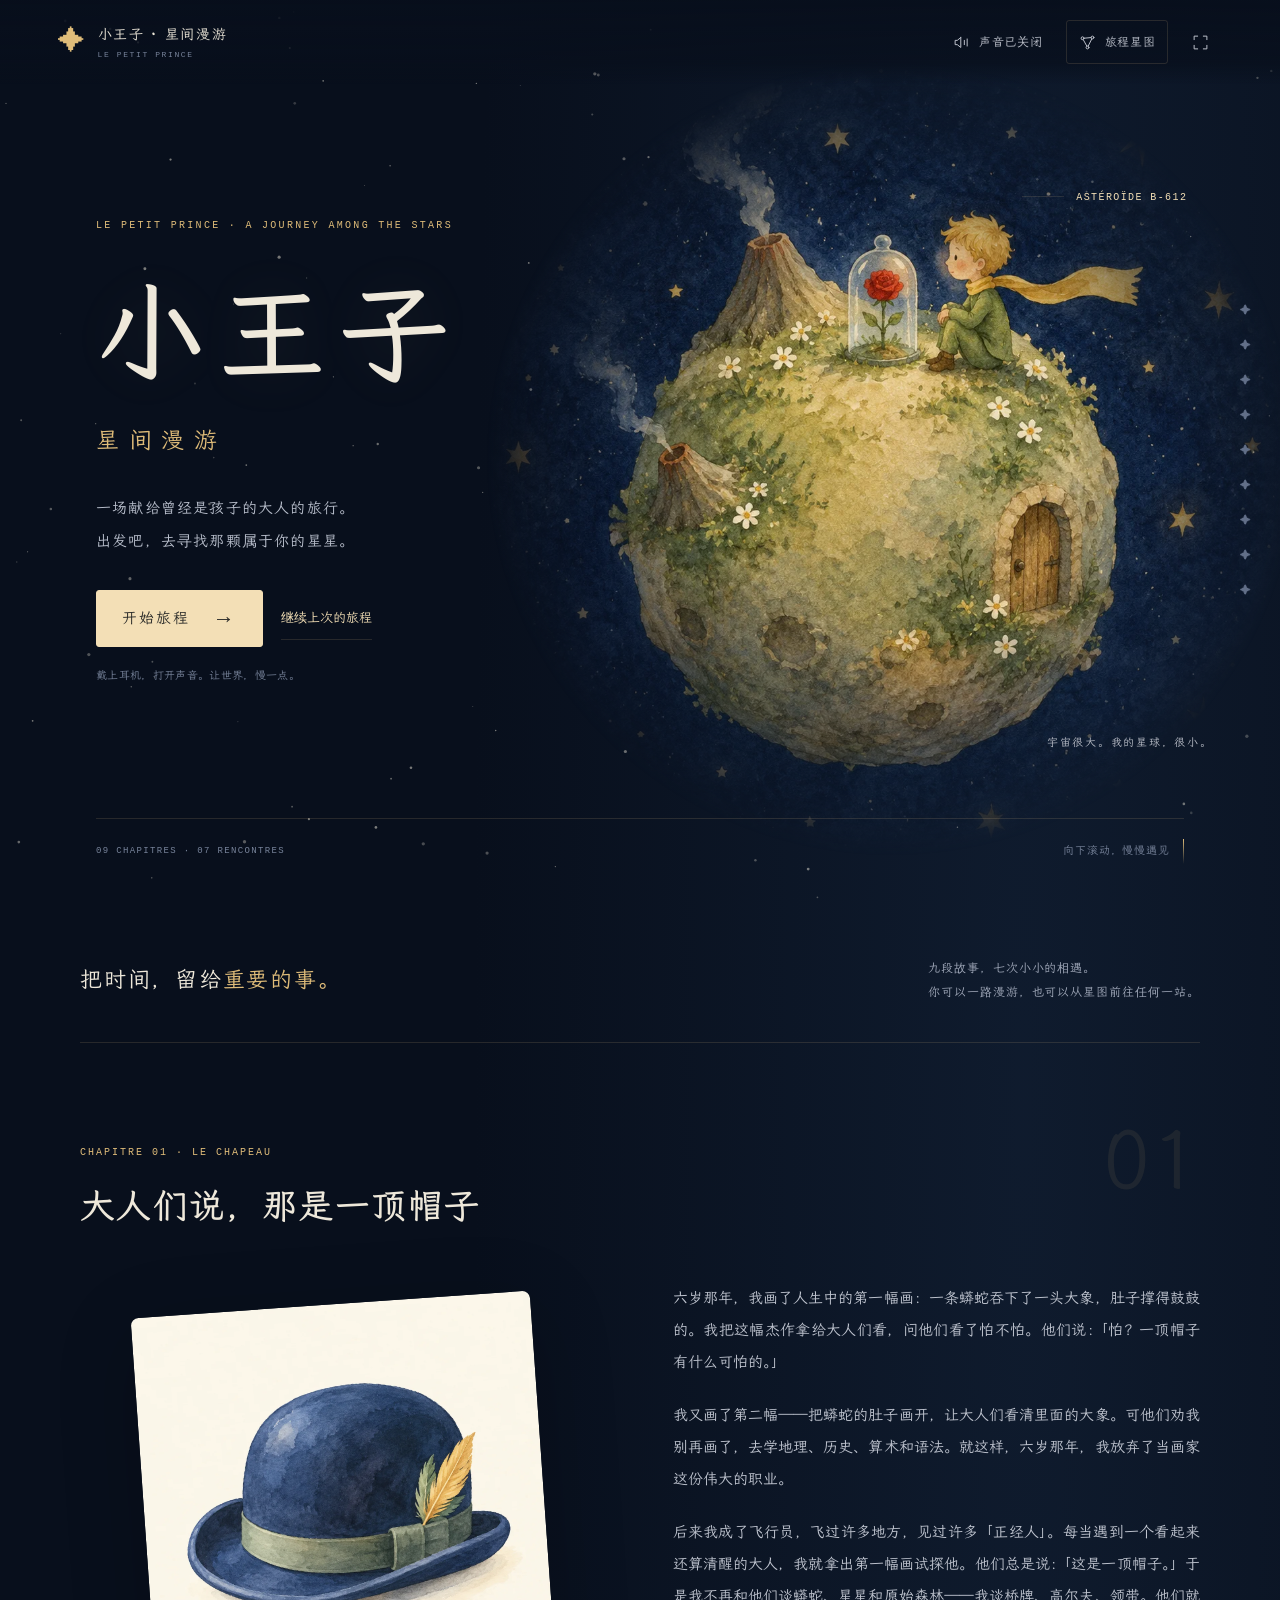
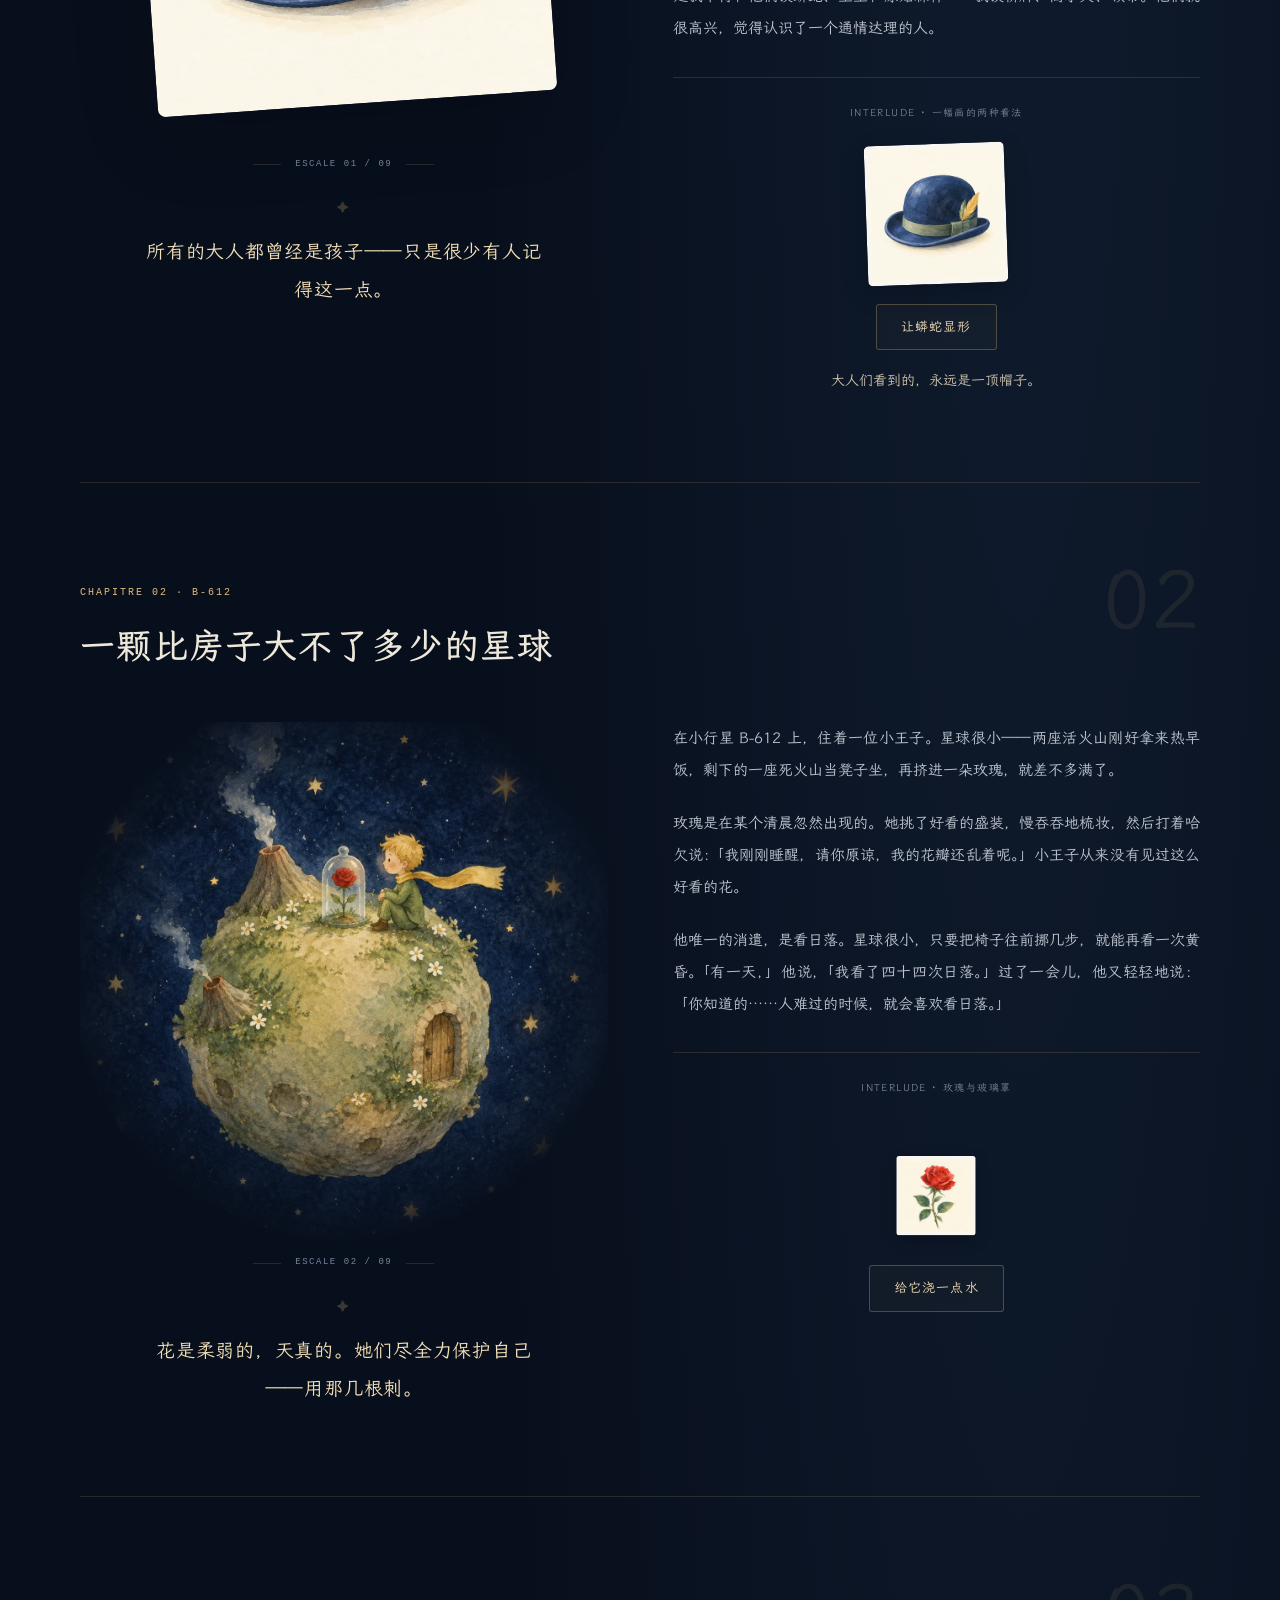
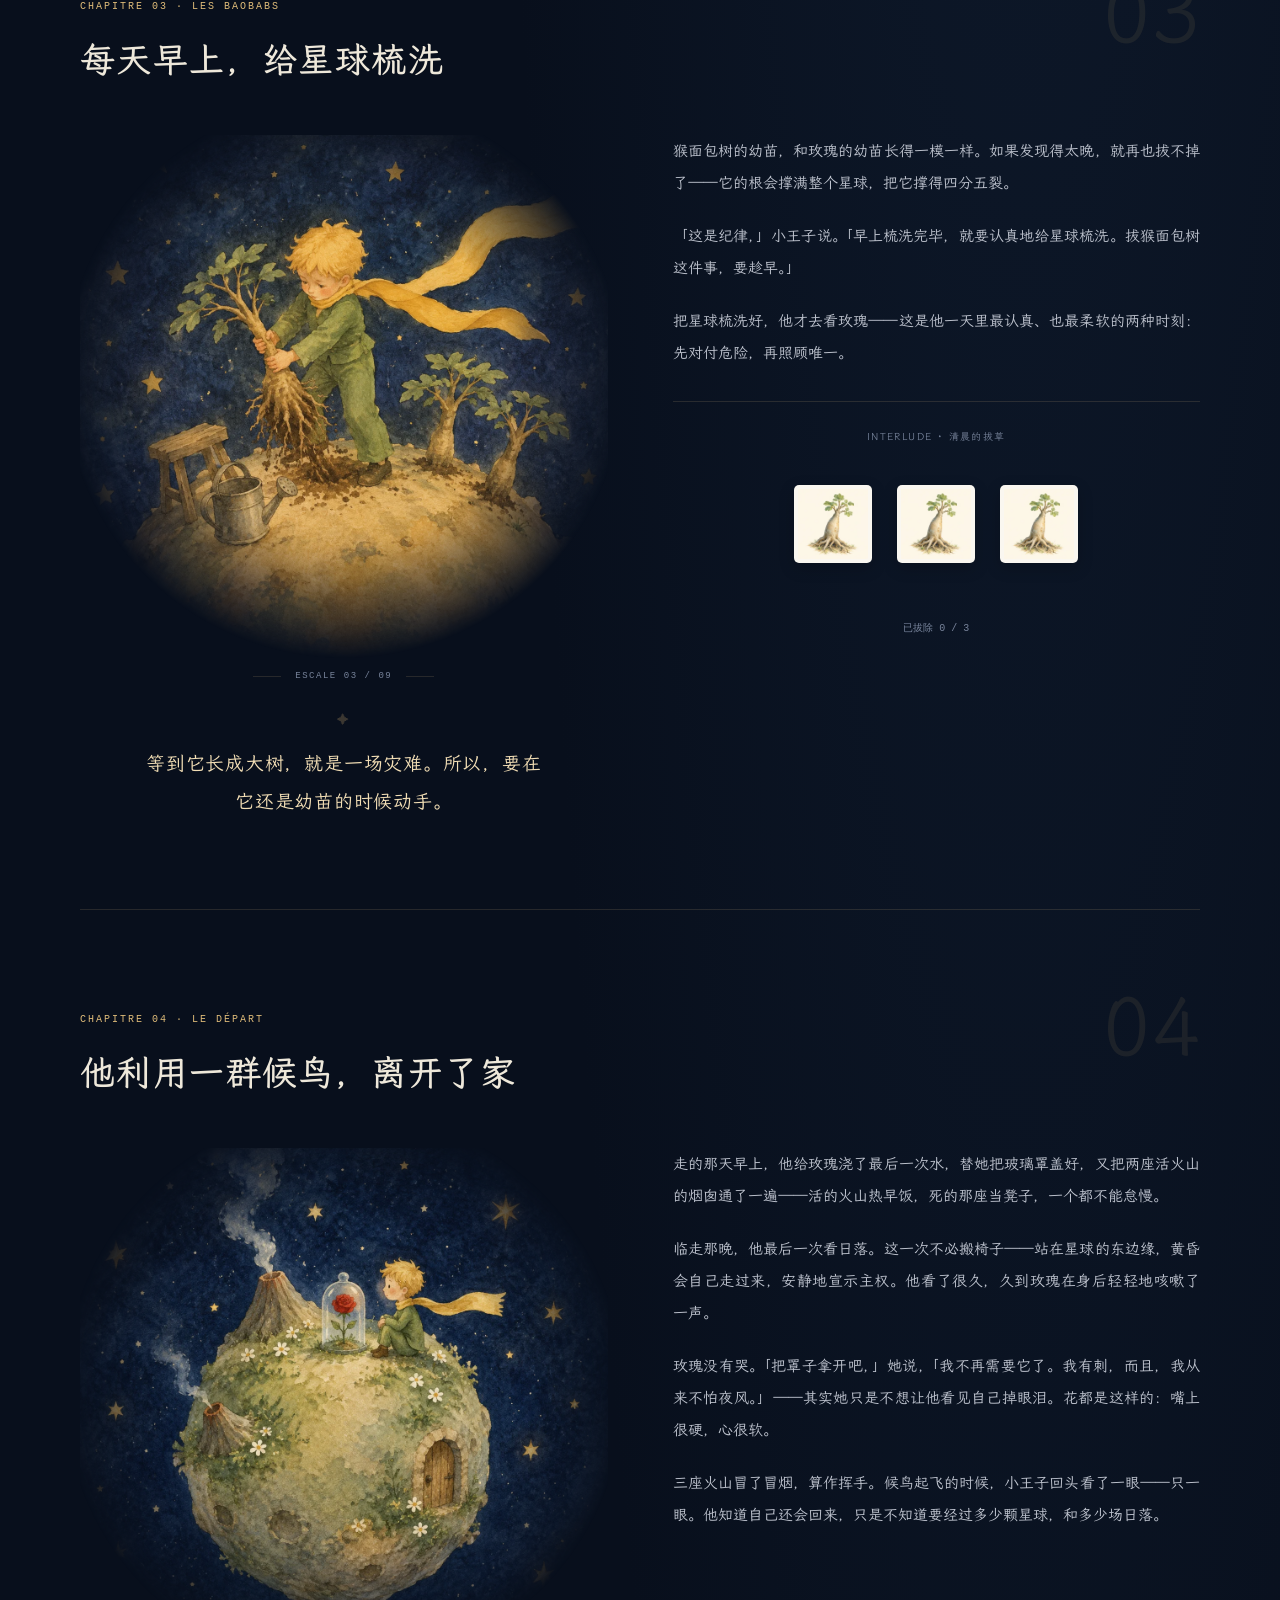
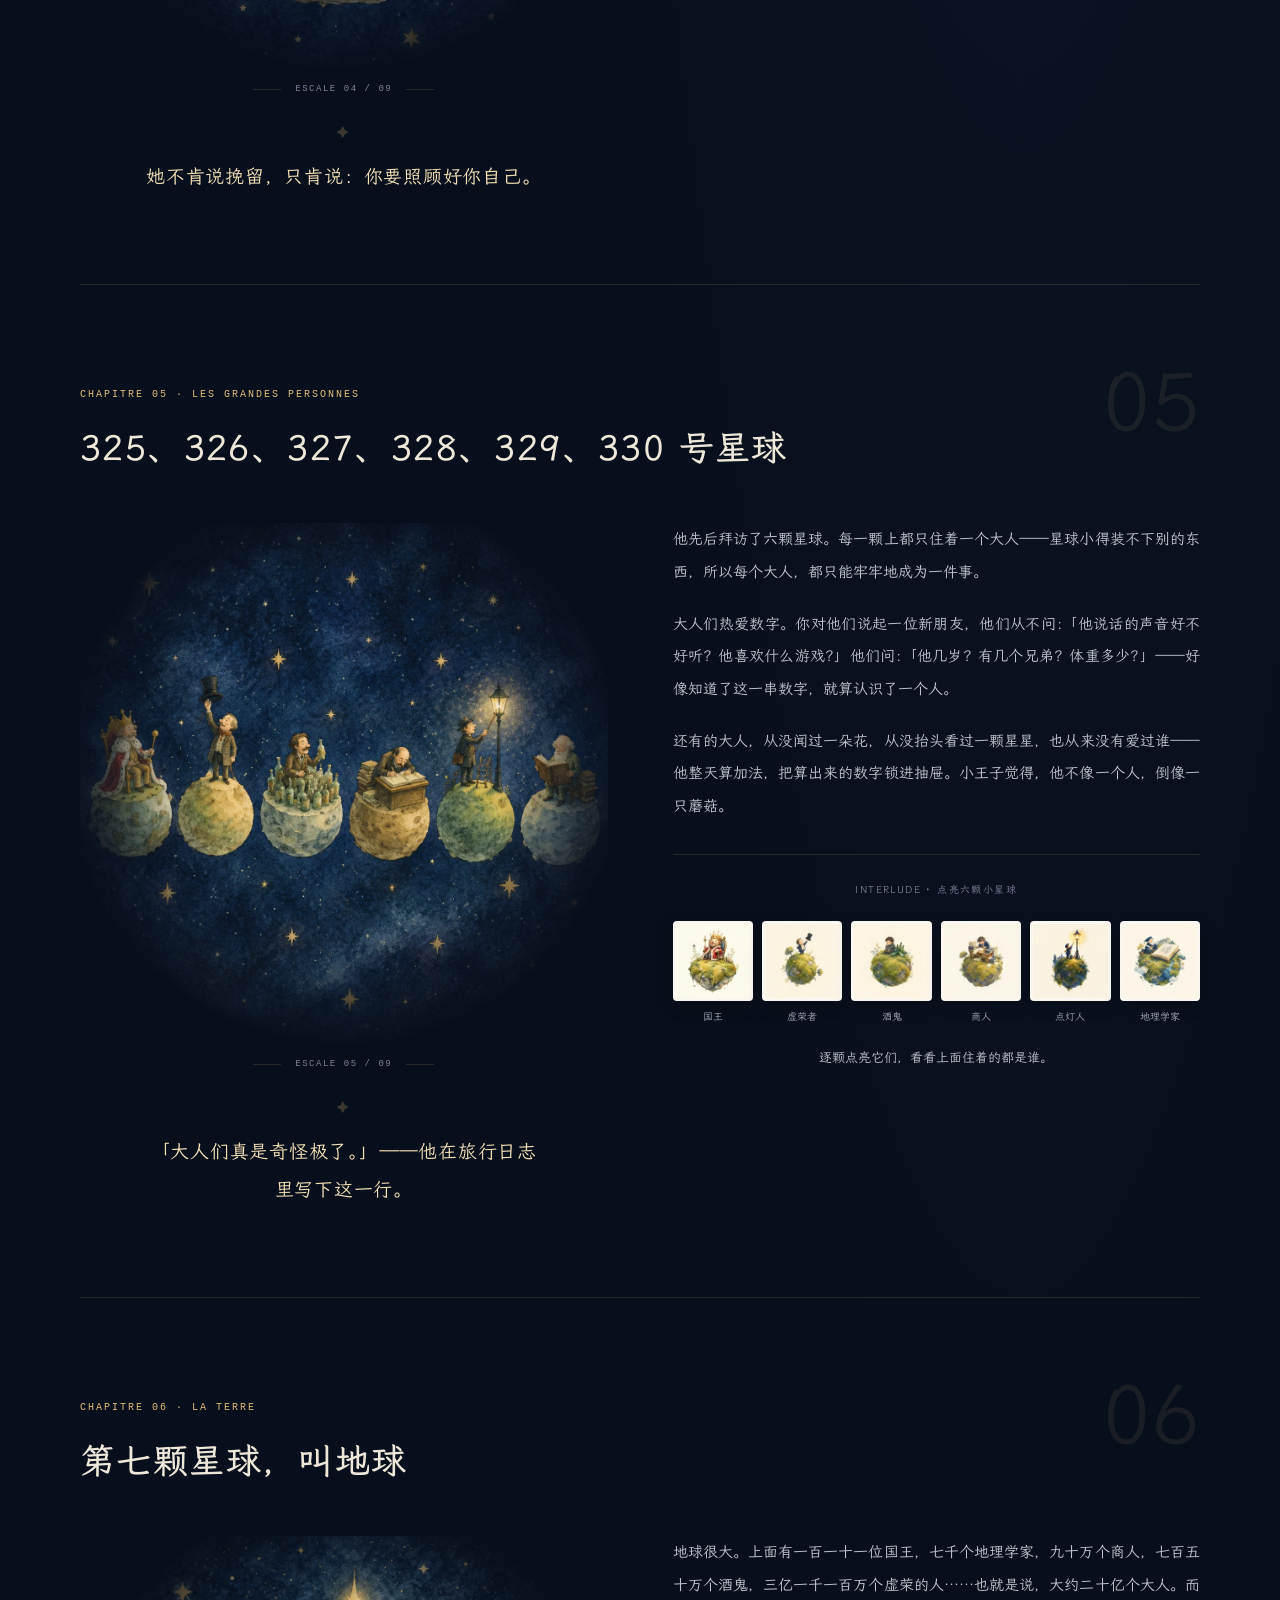
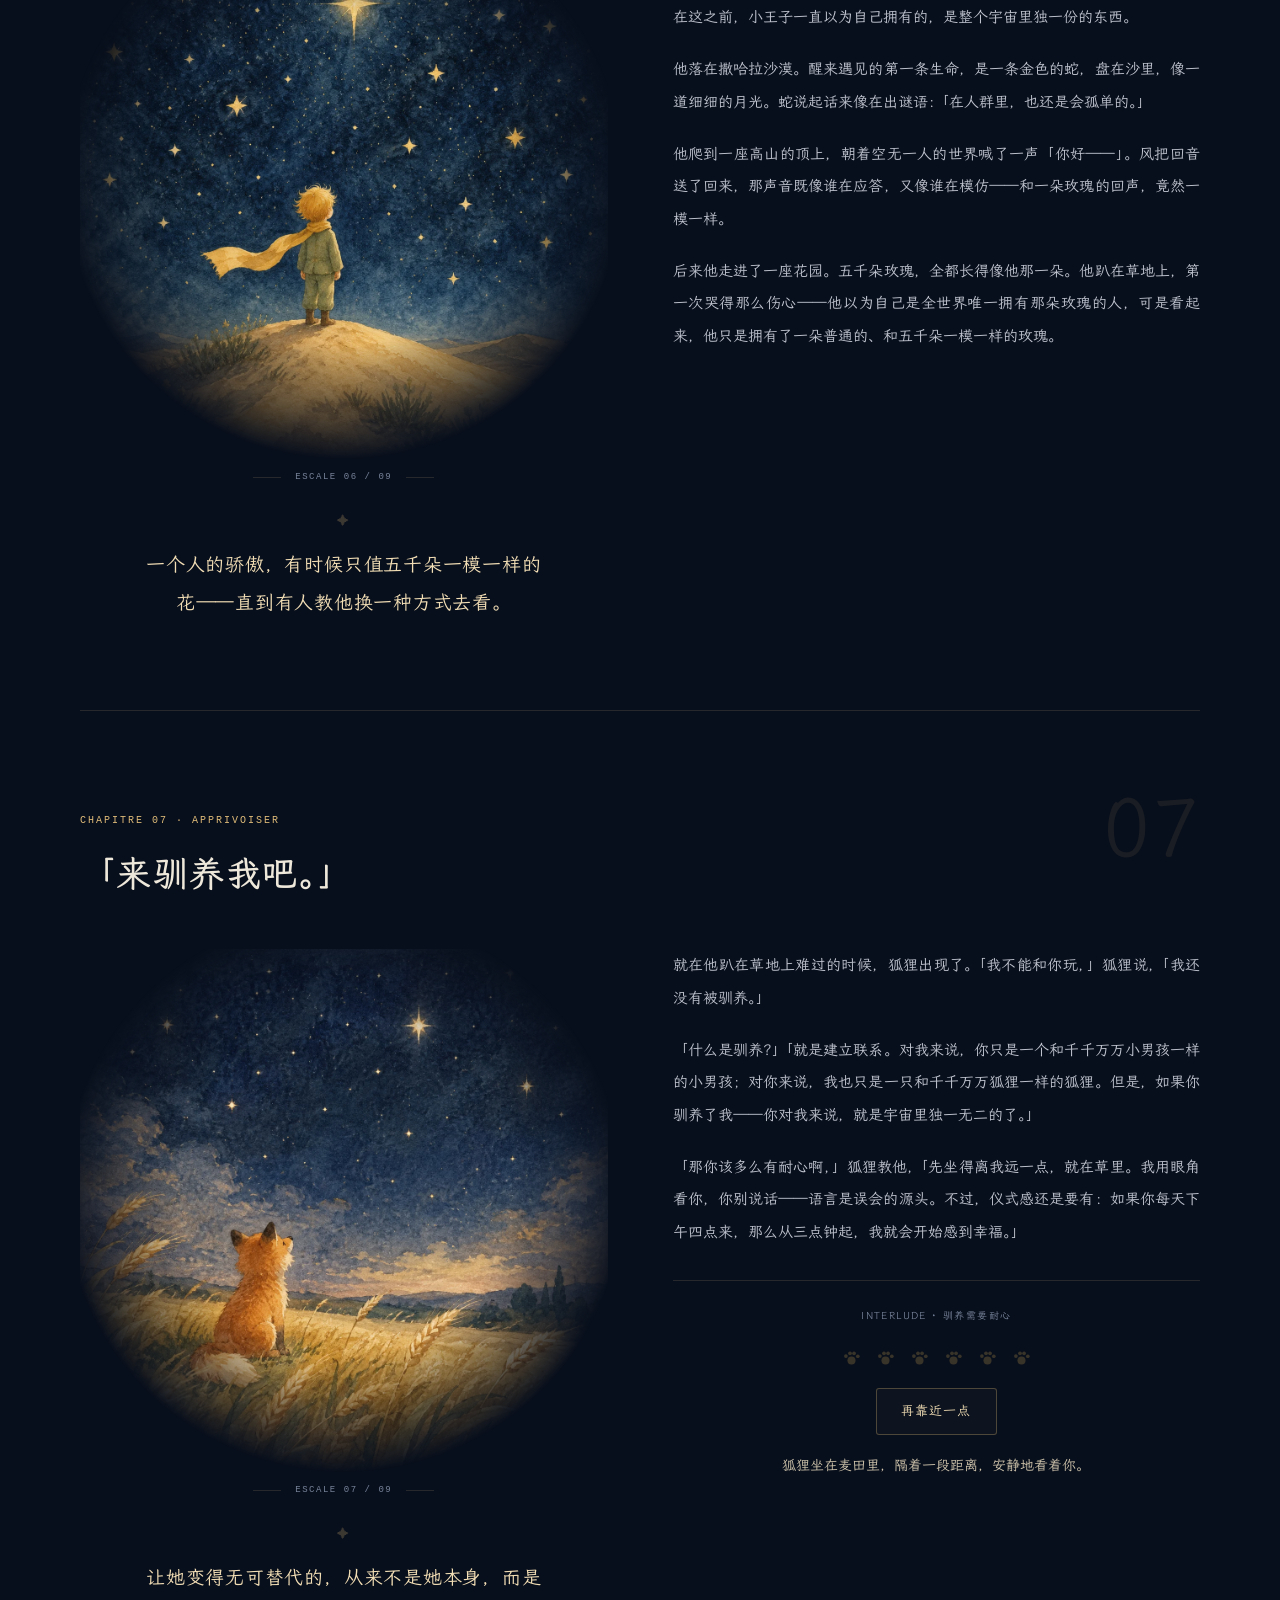
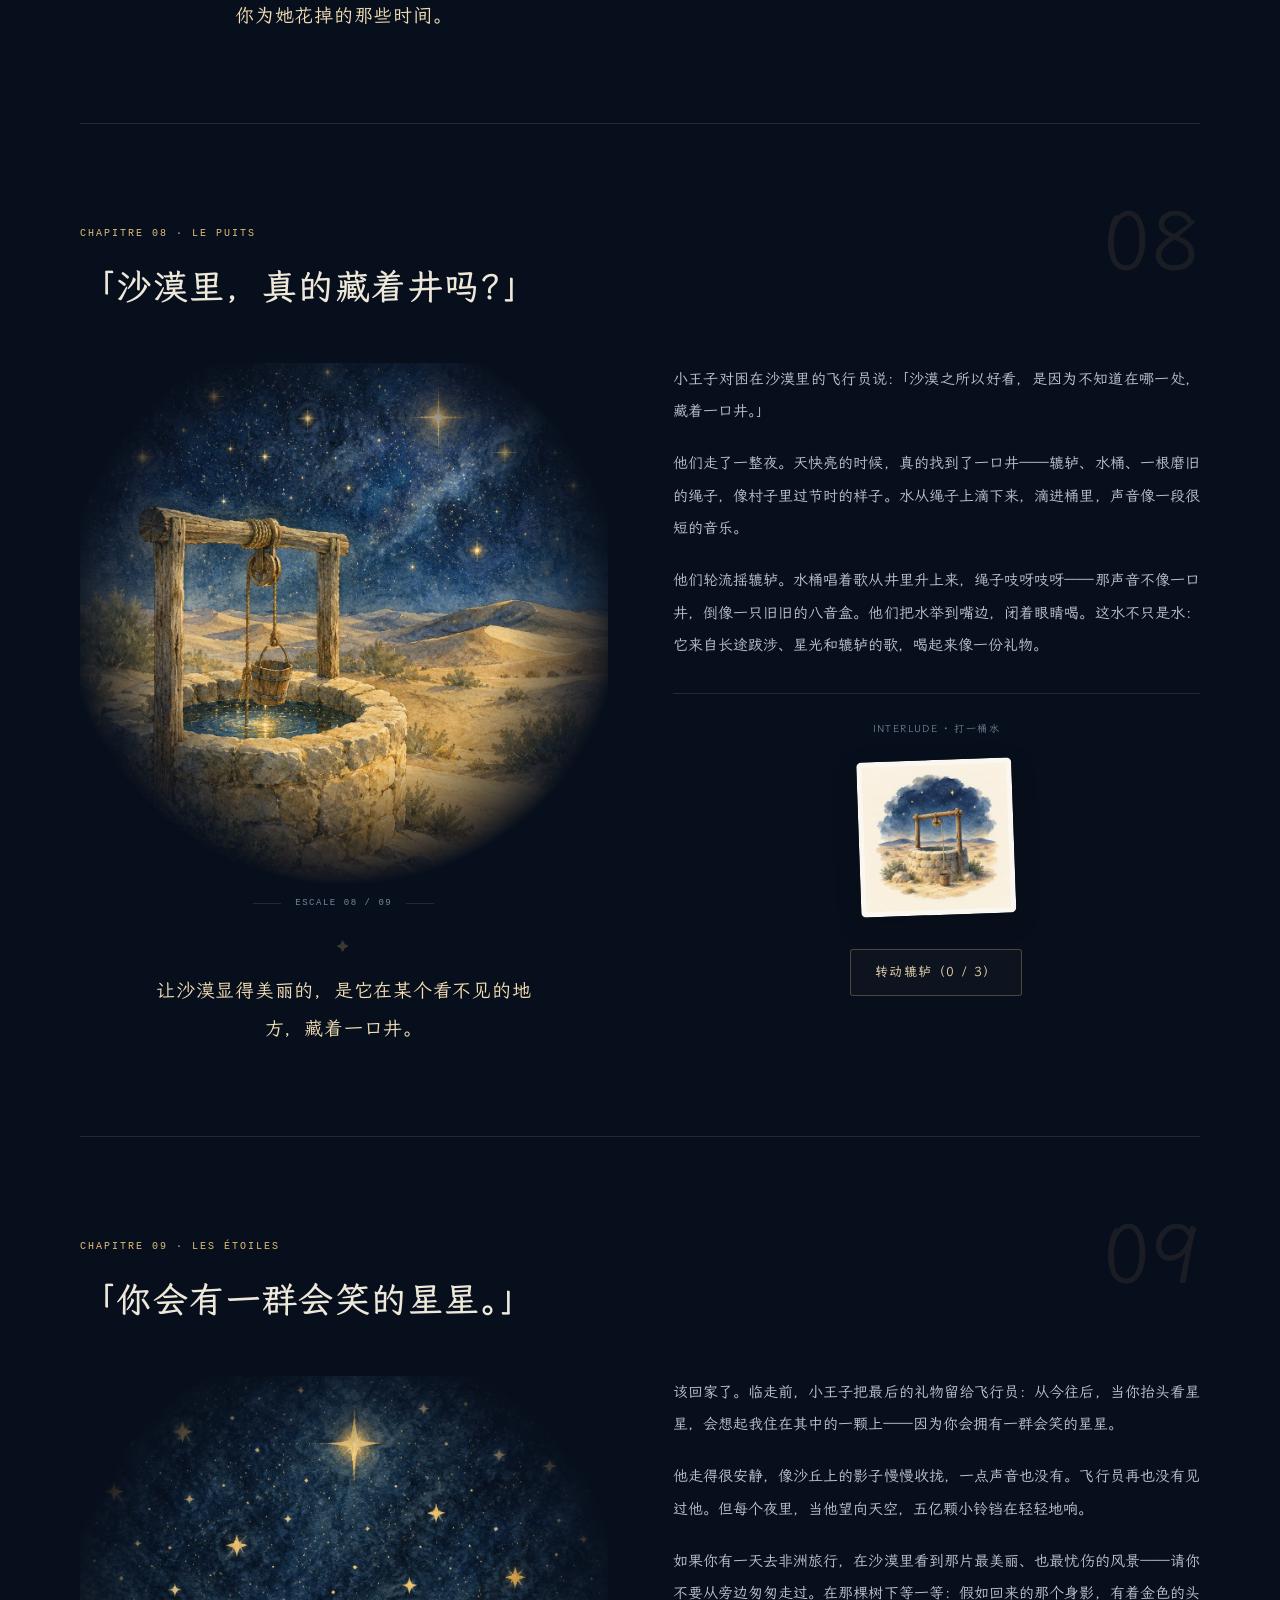
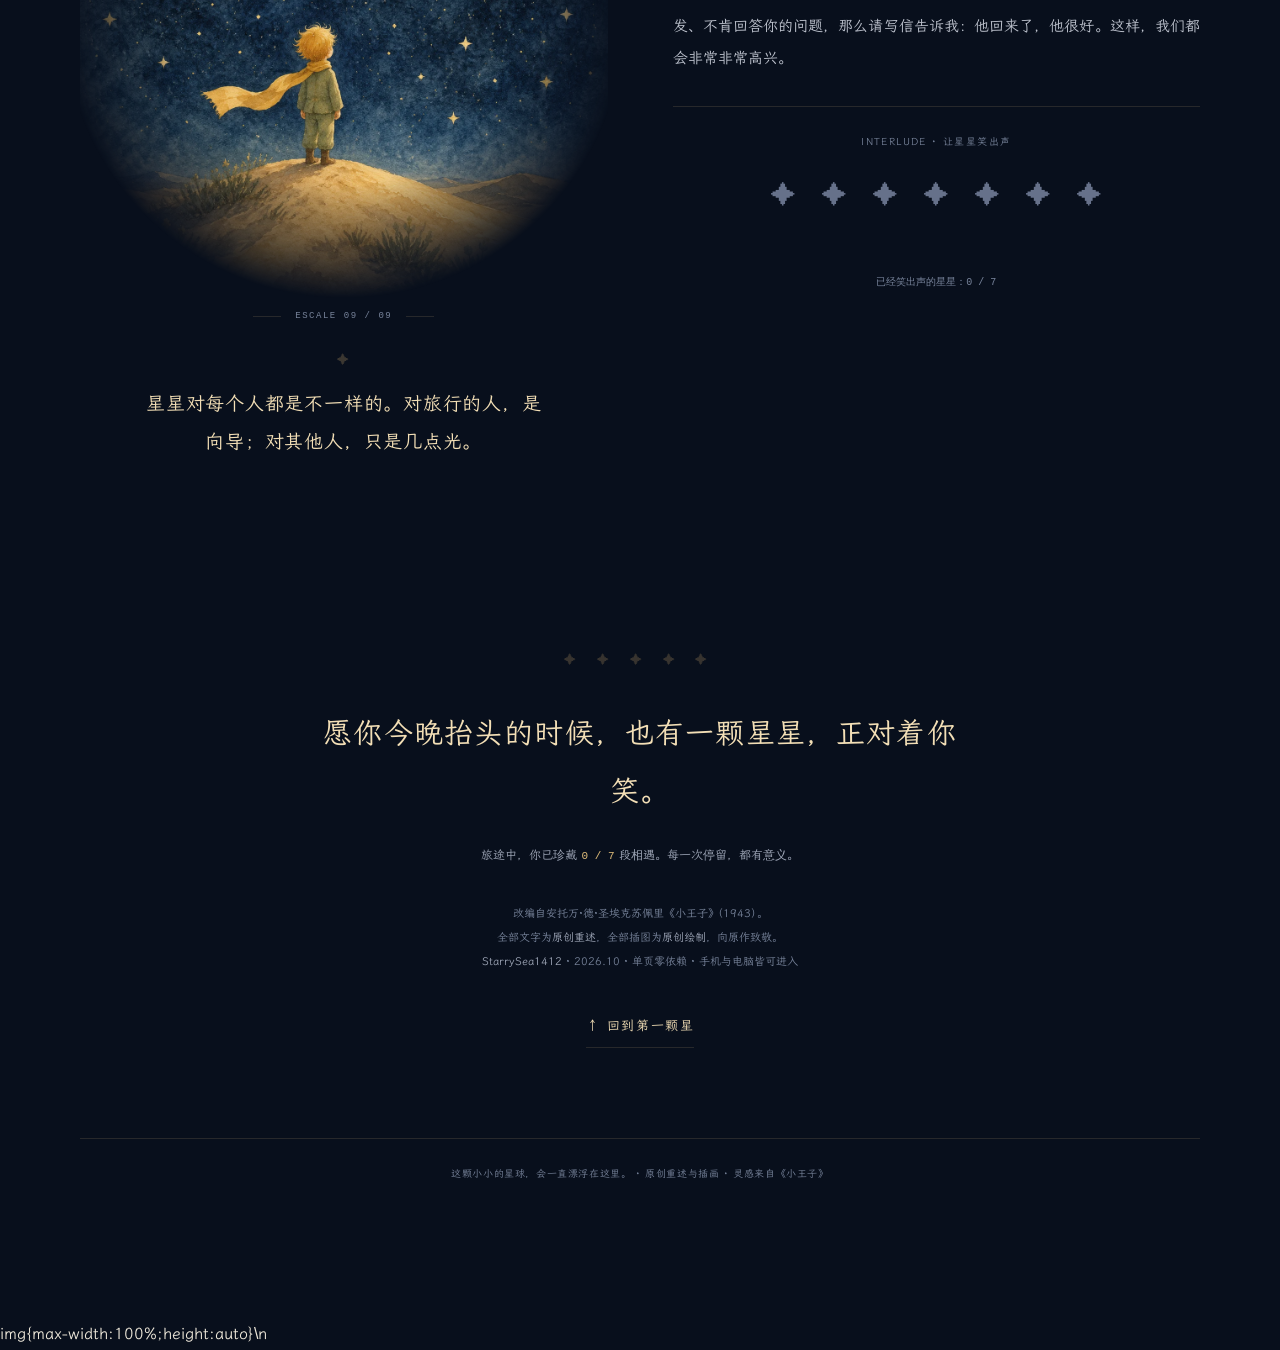
==== commit c56470dd: "site-audit 2026-11-18: contrast/mobile/favicon fixes + tech-stack infographic" ====
--- a/index.html
+++ b/index.html
@@ -1,315 +1,315 @@
-<!DOCTYPE html>
-<html lang="zh-CN">
-<head>
-<meta charset="utf-8"/>
-<meta name="viewport" content="width=device-width, initial-scale=1"/>
-<meta name="color-scheme" content="dark"/>
-<meta name="theme-color" content="#0a111f"/>
-<meta name="description" content="小王子 · 星间漫游 —— 一场献给曾经是孩子的大人的旅行。原创中文重述与原创水彩插画，九章互动旅程，手机与电脑皆可进入。"/>
-<meta property="og:title" content="小王子 · 星间漫游"/>
-<meta property="og:description" content="一颗只比房子大一点的星球，上面住着一位小王子。九章互动旅程，献给曾经是孩子的大人。"/>
-<meta property="og:type" content="website"/>
-<title>小王子 · 星间漫游</title>
-<link rel="icon" type="image/svg+xml" href="data:image/svg+xml,%3Csvg xmlns='http://www.w3.org/2000/svg' viewBox='0 0 24 24'%3E%3Crect width='24' height='24' rx='5' fill='%230a111f'/%3E%3Cpath d='M12 3l1.9 6.1L20 11l-6.1 1.9L12 19l-1.9-6.1L4 11l6.1-1.9z' fill='%23e6b95c'/%3E%3C/svg%3E"/>
-<link rel="preload" href="assets/fonts/wenkai-regular.woff2" as="font" type="font/woff2" crossorigin/>
-<link rel="stylesheet" href="assets/journey.css"/>
-<script defer src="assets/journey.js"></script>
-</head>
-<body>
-<a class="skip-link" href="#ch0">跳到第一章</a>
-<canvas id="sky" aria-hidden="true"></canvas>
-<header class="site-header">
-  <a class="brand" href="#cover" aria-label="小王子 · 回到封面">
-    <span class="brand-mark" aria-hidden="true">✦</span>
-    <span class="brand-name">小王子 · 星间漫游<small>LE PETIT PRINCE</small></span>
-  </a>
-  <div class="header-actions">
-    <button class="tool-btn" id="soundBtn" type="button" aria-label="开启声音" aria-pressed="false">
-      <svg class="ui-icon" viewBox="0 0 24 24" aria-hidden="true"><path d="M11 5 6 9H3v6h3l5 4V5Z"/><path d="M16 9v6m4-8v10"/></svg><span class="sound-label" id="soundLabel">声音关闭</span>
-    </button>
-    <button class="tool-btn map-trigger" id="mapBtn" type="button" aria-haspopup="dialog" aria-controls="journeyMap">
-      <svg class="ui-icon" viewBox="0 0 24 24" aria-hidden="true"><circle cx="5" cy="6" r="2"/><circle cx="19" cy="5" r="2"/><circle cx="12" cy="19" r="2"/><path d="m7 6 10-1M6 8l5 9m7-10-5 10"/></svg>旅程星图
-    </button>
-    <button class="tool-btn fullscreen-btn" id="fullscreenBtn" type="button" aria-label="进入全屏" hidden>
-      <svg class="ui-icon" viewBox="0 0 24 24" aria-hidden="true"><path d="M8 3H3v5m13-5h5v5M3 16v5h5m13-5v5h-5"/></svg>
-    </button>
-  </div>
-</header>
-<nav class="rail" id="rail" aria-label="章节导航"></nav>
-<main>
-
-<section class="cover" id="cover" aria-labelledby="coverTitle">
-  <div class="cover-world">
-    <img src="assets/fig-planet.webp" alt="水彩星球上，小王子和他的玫瑰静静等你" width="1254" height="1254" fetchpriority="high"/>
-    <span class="planet-label">ASTÉROÏDE B-612</span>
-    <span class="planet-note">宇宙很大。我的星球，很小。</span>
-  </div>
-  <div class="cover-copy">
-    <p class="eyebrow">LE PETIT PRINCE · A JOURNEY AMONG THE STARS</p>
-    <h1 id="coverTitle">小王子</h1>
-    <p class="sub">星间漫游</p>
-    <p class="tagline">一场献给曾经是孩子的大人的旅行。<br/>出发吧，去寻找那颗属于你的星星。</p>
-    <div class="cover-actions">
-      <button class="enter" id="enterBtn" type="button">开始旅程 <span class="arrow" aria-hidden="true">→</span></button>
-      <button class="resume-btn" id="resumeBtn" type="button" hidden>继续上次的旅程</button>
-    </div>
-    <p class="hint">戴上耳机，打开声音。让世界，慢一点。</p>
-  </div>
-  <div class="cover-footer"><span>09 CHAPITRES · 07 RENCONTRES</span><a class="scroll-cue" href="#ch0">向下滚动，慢慢遇见 <i aria-hidden="true"></i></a></div>
-</section>
-<div class="journey-intro"><p class="intro-line">把时间，留给<span>重要的事。</span></p><p>九段故事，七次小小的相遇。<br/>你可以一路漫游，也可以从星图前往任何一站。</p></div>
-
-<section class="chapter" id="ch0" data-name="帽子" aria-labelledby="chapterTitle0">
-<div class="ch-head">
-    <span class="chapter-index" aria-hidden="true">01</span>
-    <p class="ch-label">CHAPITRE 01 · LE CHAPEAU</p>
-    <h2 id="chapterTitle0">大人们说，那是一顶帽子</h2>
-    <span class="orn">✦ ✦ ✦</span>
-  </div>
-<div class="chapter-layout">
-  <div class="chapter-art"><figure class="scene scene-stamp"><img id="drawingScene" src="assets/stamp-hat.webp" alt="水彩画：一顶帽子，还是另一种可能？" loading="lazy" width="1254" height="1254"/></figure>
-<p class="scene-meta">ESCALE 01 / 09</p><p class="quote">所有的大人都曾经是孩子——只是很少有人记得这一点。</p></div>
-  <div class="chapter-reading"><div class="card">
-    <p>六岁那年，我画了人生中的第一幅画：一条蟒蛇吞下了一头大象，肚子撑得鼓鼓的。我把这幅杰作拿给大人们看，问他们看了怕不怕。他们说：「怕？一顶帽子有什么可怕的。」</p>
-    <p>我又画了第二幅——把蟒蛇的肚子画开，让大人们看清里面的大象。可他们劝我别再画了，去学地理、历史、算术和语法。就这样，六岁那年，我放弃了当画家这份伟大的职业。</p>
-    <p>后来我成了飞行员，飞过许多地方，见过许多「正经人」。每当遇到一个看起来还算清醒的大人，我就拿出第一幅画试探他。他们总是说：「这是一顶帽子。」于是我不再和他们谈蟒蛇、星星和原始森林——我谈桥牌、高尔夫、领带。他们就很高兴，觉得认识了一个通情达理的人。</p>
-  </div>
-
-  <div class="inter">
-    <p class="it-title">INTERLUDE · 一幅画的两种看法</p>
-    <div class="stamp-wrap" id="drawWrap">
-      <img width="1254" height="1254" decoding="async" id="hatImg" loading="lazy" src="assets/thumbs/stamp-hat.webp" alt="水彩画：一顶深蓝色的圆顶礼帽"/>
-      <img width="1254" height="1254" decoding="async" id="boaImg" loading="lazy" src="assets/thumbs/stamp-boa.webp" alt="水彩画：一条肚子鼓鼓的蟒蛇，肚子里隐约能看见大象" class="off"/>
-    </div>
-    <button class="it-btn" id="drawBtn" type="button">让蟒蛇显形</button>
-    <p aria-live="polite" aria-atomic="true" class="it-line" id="drawLine">大人们看到的，永远是一顶帽子。</p>
-  </div></div>
-</div>
-</section>
-
-<section class="chapter" id="ch1" data-name="B-612" aria-labelledby="chapterTitle1">
-<div class="ch-head">
-    <span class="chapter-index" aria-hidden="true">02</span>
-    <p class="ch-label">CHAPITRE 02 · B-612</p>
-    <h2 id="chapterTitle1">一颗比房子大不了多少的星球</h2>
-    <span class="orn">✦ ✦ ✦</span>
-  </div>
-<div class="chapter-layout">
-  <div class="chapter-art"><figure class="scene"><img width="1254" height="1254" decoding="async" src="assets/fig-planet.webp?v=2" alt="水彩画：漂浮在星空中的小小星球，小王子坐在玻璃罩的红玫瑰旁" loading="lazy"/></figure>
-<p class="scene-meta">ESCALE 02 / 09</p><p class="quote">花是柔弱的，天真的。她们尽全力保护自己——用那几根刺。</p></div>
-  <div class="chapter-reading"><div class="card">
-    <p>在小行星 B-612 上，住着一位小王子。星球很小——两座活火山刚好拿来热早饭，剩下的一座死火山当凳子坐，再挤进一朵玫瑰，就差不多满了。</p>
-    <p>玫瑰是在某个清晨忽然出现的。她挑了好看的盛装，慢吞吞地梳妆，然后打着哈欠说：「我刚刚睡醒，请你原谅，我的花瓣还乱着呢。」小王子从来没有见过这么好看的花。</p>
-    <p>他唯一的消遣，是看日落。星球很小，只要把椅子往前挪几步，就能再看一次黄昏。「有一天，」他说，「我看了四十四次日落。」过了一会儿，他又轻轻地说：「你知道的……人难过的时候，就会喜欢看日落。」</p>
-  </div>
-
-  <div class="inter">
-    <p class="it-title">INTERLUDE · 玫瑰与玻璃罩</p>
-    <div class="rose-wrap" id="roseWrap">
-      <img width="1254" height="1254" decoding="async" loading="lazy" src="assets/thumbs/stamp-rose.webp" alt="水彩画：一朵盛开的红玫瑰"/>
-    </div>
-    <button class="it-btn" id="roseBtn" type="button">给它浇一点水</button>
-    <p aria-live="polite" aria-atomic="true" class="it-line" id="roseLine">她抖了抖刺，轻声说：「你看，我可是和小王子一起看过日落的玫瑰。」</p>
-  </div></div>
-</div>
-</section>
-
-<section class="chapter" id="ch2" data-name="猴面包树" aria-labelledby="chapterTitle2">
-<div class="ch-head">
-    <span class="chapter-index" aria-hidden="true">03</span>
-    <p class="ch-label">CHAPITRE 03 · LES BAOBABS</p>
-    <h2 id="chapterTitle2">每天早上，给星球梳洗</h2>
-    <span class="orn">✦ ✦ ✦</span>
-  </div>
-<div class="chapter-layout">
-  <div class="chapter-art"><figure class="scene"><img width="1254" height="1254" decoding="async" src="assets/fig-baobab.webp?v=2" alt="水彩画：金发绿衣的小王子从小小星球的土壤里拔除猴面包树幼苗" loading="lazy"/></figure>
-<p class="scene-meta">ESCALE 03 / 09</p><p class="quote">等到它长成大树，就是一场灾难。所以，要在它还是幼苗的时候动手。</p></div>
-  <div class="chapter-reading"><div class="card">
-    <p>猴面包树的幼苗，和玫瑰的幼苗长得一模一样。如果发现得太晚，就再也拔不掉了——它的根会撑满整个星球，把它撑得四分五裂。</p>
-    <p>「这是纪律，」小王子说。「早上梳洗完毕，就要认真地给星球梳洗。拔猴面包树这件事，要趁早。」</p>
-    <p>把星球梳洗好，他才去看玫瑰——这是他一天里最认真、也最柔软的两种时刻：先对付危险，再照顾唯一。</p>
-  </div>
-
-  <div class="inter">
-    <p class="it-title">INTERLUDE · 清晨的拔草</p>
-    <div class="sapling-row" id="saplingRow"></div>
-    <p aria-live="polite" aria-atomic="true" class="it-line" id="baobabLine">星球轻了一点，也安全了一点。小王子拍了拍手上的土，去看他的玫瑰。</p>
-    <p aria-live="polite" aria-atomic="true" class="it-count" id="baobabCount">已拔除 0 / 3</p>
-  </div></div>
-</div>
-</section>
-
-<section class="chapter" id="ch3" data-name="出发" aria-labelledby="chapterTitle3">
-<div class="ch-head">
-    <span class="chapter-index" aria-hidden="true">04</span>
-    <p class="ch-label">CHAPITRE 04 · LE DÉPART</p>
-    <h2 id="chapterTitle3">他利用一群候鸟，离开了家</h2>
-    <span class="orn">✦ ✦ ✦</span>
-  </div>
-<div class="chapter-layout">
-  <div class="chapter-art"><figure class="scene "><img src="assets/fig-planet.webp" alt="离开之前，小王子最后看了一眼他的星球与玫瑰" loading="lazy" width="1254" height="1254"/></figure>
-<p class="scene-meta">ESCALE 04 / 09</p><p class="quote">她不肯说挽留，只肯说：你要照顾好你自己。</p></div>
-  <div class="chapter-reading"><div class="card">
-    <p>走的那天早上，他给玫瑰浇了最后一次水，替她把玻璃罩盖好，又把两座活火山的烟囱通了一遍——活的火山热早饭，死的那座当凳子，一个都不能怠慢。</p>
-    <p>临走那晚，他最后一次看日落。这一次不必搬椅子——站在星球的东边缘，黄昏会自己走过来，安静地宣示主权。他看了很久，久到玫瑰在身后轻轻地咳嗽了一声。</p>
-    <p>玫瑰没有哭。「把罩子拿开吧，」她说，「我不再需要它了。我有刺，而且，我从来不怕夜风。」——其实她只是不想让他看见自己掉眼泪。花都是这样的：嘴上很硬，心很软。</p>
-  </div>
-
-  <div class="card">
-    <p>三座火山冒了冒烟，算作挥手。候鸟起飞的时候，小王子回头看了一眼——只一眼。他知道自己还会回来，只是不知道要经过多少颗星球，和多少场日落。</p>
-  </div></div>
-</div>
-</section>
-
-<section class="chapter" id="ch4" data-name="大人的星球" aria-labelledby="chapterTitle4">
-<div class="ch-head">
-    <span class="chapter-index" aria-hidden="true">05</span>
-    <p class="ch-label">CHAPITRE 05 · LES GRANDES PERSONNES</p>
-    <h2 id="chapterTitle4">325、326、327、328、329、330 号星球</h2>
-    <span class="orn">✦ ✦ ✦</span>
-  </div>
-<div class="chapter-layout">
-  <div class="chapter-art"><figure class="scene"><img width="1254" height="1254" decoding="async" src="assets/fig-adults.webp" alt="水彩画：六颗漂浮的小星球，每颗上住着一个大人" loading="lazy"/></figure>
-<p class="scene-meta">ESCALE 05 / 09</p><p class="quote">「大人们真是奇怪极了。」——他在旅行日志里写下这一行。</p></div>
-  <div class="chapter-reading"><div class="card">
-    <p>他先后拜访了六颗星球。每一颗上都只住着一个大人——星球小得装不下别的东西，所以每个大人，都只能牢牢地成为一件事。</p>
-    <p>大人们热爱数字。你对他们说起一位新朋友，他们从不问：「他说话的声音好不好听？他喜欢什么游戏？」他们问：「他几岁？有几个兄弟？体重多少？」——好像知道了这一串数字，就算认识了一个人。</p>
-    <p>还有的大人，从没闻过一朵花，从没抬头看过一颗星星，也从来没有爱过谁——他整天算加法，把算出来的数字锁进抽屉。小王子觉得，他不像一个人，倒像一只蘑菇。</p>
-  </div>
-
-  <div class="inter">
-    <p class="it-title">INTERLUDE · 点亮六颗小星球</p>
-    <div class="mini-row" id="miniRow"></div>
-    <div aria-live="polite" aria-atomic="true" class="mini-cap" id="miniCap">逐颗点亮它们，看看上面住着的都是谁。</div>
-  </div></div>
-</div>
-</section>
-
-<section class="chapter" id="ch5" data-name="地球" aria-labelledby="chapterTitle5">
-<div class="ch-head">
-    <span class="chapter-index" aria-hidden="true">06</span>
-    <p class="ch-label">CHAPITRE 06 · LA TERRE</p>
-    <h2 id="chapterTitle5">第七颗星球，叫地球</h2>
-    <span class="orn">✦ ✦ ✦</span>
-  </div>
-<div class="chapter-layout">
-  <div class="chapter-art"><figure class="scene "><img src="assets/fig-farewell.webp" alt="抵达地球的小王子，独自站在寂静的沙丘上" loading="lazy" width="1254" height="1254"/></figure>
-<p class="scene-meta">ESCALE 06 / 09</p><p class="quote">一个人的骄傲，有时候只值五千朵一模一样的花——直到有人教他换一种方式去看。</p></div>
-  <div class="chapter-reading"><div class="card">
-    <p>地球很大。上面有一百一十一位国王，七千个地理学家，九十万个商人，七百五十万个酒鬼，三亿一千一百万个虚荣的人……也就是说，大约二十亿个大人。而在这之前，小王子一直以为自己拥有的，是整个宇宙里独一份的东西。</p>
-    <p>他落在撒哈拉沙漠。醒来遇见的第一条生命，是一条金色的蛇，盘在沙里，像一道细细的月光。蛇说起话来像在出谜语：「在人群里，也还是会孤单的。」</p>
-    <p>他爬到一座高山的顶上，朝着空无一人的世界喊了一声「你好——」。风把回音送了回来，那声音既像谁在应答，又像谁在模仿——和一朵玫瑰的回声，竟然一模一样。</p>
-    <p>后来他走进了一座花园。五千朵玫瑰，全都长得像他那一朵。他趴在草地上，第一次哭得那么伤心——他以为自己是全世界唯一拥有那朵玫瑰的人，可是看起来，他只是拥有了一朵普通的、和五千朵一模一样的玫瑰。</p>
-  </div></div>
-</div>
-</section>
-
-<section class="chapter" id="ch6" data-name="驯养" aria-labelledby="chapterTitle6">
-<div class="ch-head">
-    <span class="chapter-index" aria-hidden="true">07</span>
-    <p class="ch-label">CHAPITRE 07 · APPRIVOISER</p>
-    <h2 id="chapterTitle6">「来驯养我吧。」</h2>
-    <span class="orn">✦ ✦ ✦</span>
-  </div>
-<div class="chapter-layout">
-  <div class="chapter-art"><figure class="scene fox-scene" id="foxScene"><img width="1254" height="1254" decoding="async" src="assets/fig-fox.webp" alt="水彩画：星空下金色麦田里的小狐狸" loading="lazy"/></figure>
-<p class="scene-meta">ESCALE 07 / 09</p><p class="quote">让她变得无可替代的，从来不是她本身，而是你为她花掉的那些时间。</p></div>
-  <div class="chapter-reading"><div class="card">
-    <p>就在他趴在草地上难过的时候，狐狸出现了。「我不能和你玩，」狐狸说，「我还没有被驯养。」</p>
-    <p>「什么是驯养？」「就是建立联系。对我来说，你只是一个和千千万万小男孩一样的小男孩；对你来说，我也只是一只和千千万万狐狸一样的狐狸。但是，如果你驯养了我——你对我来说，就是宇宙里独一无二的了。」</p>
-    <p>「那你该多么有耐心啊，」狐狸教他，「先坐得离我远一点，就在草里。我用眼角看你，你别说话——语言是误会的源头。不过，仪式感还是要有：如果你每天下午四点来，那么从三点钟起，我就会开始感到幸福。」</p>
-  </div>
-
-  <div class="inter">
-    <p class="it-title">INTERLUDE · 驯养需要耐心</p>
-
-    <div class="fox-steps" id="pawRow"></div>
-    <button class="it-btn" id="foxBtn" type="button">再靠近一点</button>
-    <p aria-live="polite" aria-atomic="true" class="it-line" id="foxLine">狐狸坐在麦田里，隔着一段距离，安静地看着你。</p>
-  </div></div>
-</div>
-</section>
-
-<section class="chapter" id="ch7" data-name="井" aria-labelledby="chapterTitle7">
-<div class="ch-head">
-    <span class="chapter-index" aria-hidden="true">08</span>
-    <p class="ch-label">CHAPITRE 08 · LE PUITS</p>
-    <h2 id="chapterTitle7">「沙漠里，真的藏着井吗？」</h2>
-    <span class="orn">✦ ✦ ✦</span>
-  </div>
-<div class="chapter-layout">
-  <div class="chapter-art"><figure class="scene"><img width="1254" height="1254" decoding="async" src="assets/fig-well.webp" alt="水彩画：星空下沙漠里的老石井，木辘轳与绳子" loading="lazy"/></figure>
-<p class="scene-meta">ESCALE 08 / 09</p><p class="quote">让沙漠显得美丽的，是它在某个看不见的地方，藏着一口井。</p></div>
-  <div class="chapter-reading"><div class="card">
-    <p>小王子对困在沙漠里的飞行员说：「沙漠之所以好看，是因为不知道在哪一处，藏着一口井。」</p>
-    <p>他们走了一整夜。天快亮的时候，真的找到了一口井——辘轳、水桶、一根磨旧的绳子，像村子里过节时的样子。水从绳子上滴下来，滴进桶里，声音像一段很短的音乐。</p>
-    <p>他们轮流摇辘轳。水桶唱着歌从井里升上来，绳子吱呀吱呀——那声音不像一口井，倒像一只旧旧的八音盒。他们把水举到嘴边，闭着眼睛喝。这水不只是水：它来自长途跋涉、星光和辘轳的歌，喝起来像一份礼物。</p>
-  </div>
-
-  <div class="inter">
-    <p class="it-title">INTERLUDE · 打一桶水</p>
-    <div class="stamp-wrap well-wrap" id="wellWrap">
-      <img width="1254" height="1254" decoding="async" id="wellDown" loading="lazy" src="assets/thumbs/stamp-well-down.webp" alt="水彩画：夜里沙漠中的石井，木桶低垂在绳子末端"/>
-      <img width="1254" height="1254" decoding="async" id="wellUp" loading="lazy" src="assets/thumbs/stamp-well-up.webp" alt="水彩画：木桶被拉上井口，水面闪着星光" class="off"/>
-    </div>
-    <button class="it-btn" id="wellBtn" type="button">转动辘轳</button>
-    <p aria-live="polite" aria-atomic="true" class="it-line" id="wellLine">这一桶水，喝起来像一份节日的礼物。</p>
-  </div></div>
-</div>
-</section>
-
-<section class="chapter" id="ch8" data-name="星星" aria-labelledby="chapterTitle8">
-<div class="ch-head">
-    <span class="chapter-index" aria-hidden="true">09</span>
-    <p class="ch-label">CHAPITRE 09 · LES ÉTOILES</p>
-    <h2 id="chapterTitle8">「你会有一群会笑的星星。」</h2>
-    <span class="orn">✦ ✦ ✦</span>
-  </div>
-<div class="chapter-layout">
-  <div class="chapter-art"><figure class="scene"><img width="1254" height="1254" decoding="async" src="assets/fig-farewell.webp" alt="水彩画：沙丘上的小小身影，仰望远处的星空" loading="lazy"/></figure>
-<p class="scene-meta">ESCALE 09 / 09</p><p class="quote">星星对每个人都是不一样的。对旅行的人，是向导；对其他人，只是几点光。</p></div>
-  <div class="chapter-reading"><div class="card">
-    <p>该回家了。临走前，小王子把最后的礼物留给飞行员：从今往后，当你抬头看星星，会想起我住在其中的一颗上——因为你会拥有一群会笑的星星。</p>
-    <p>他走得很安静，像沙丘上的影子慢慢收拢，一点声音也没有。飞行员再也没有见过他。但每个夜里，当他望向天空，五亿颗小铃铛在轻轻地响。</p>
-    <p>如果你有一天去非洲旅行，在沙漠里看到那片最美丽、也最忧伤的风景——请你不要从旁边匆匆走过。在那棵树下等一等：假如回来的那个身影，有着金色的头发、不肯回答你的问题，那么请写信告诉我：他回来了，他很好。这样，我们都会非常非常高兴。</p>
-  </div>
-
-  <div class="inter">
-    <p class="it-title">INTERLUDE · 让星星笑出声</p>
-    <div class="star-row" id="starRow"></div>
-    <p aria-live="polite" aria-atomic="true" class="it-line" id="starLine">今晚，天上所有的星星都在笑。</p>
-    <p aria-live="polite" aria-atomic="true" class="it-count" id="starCount">已经笑出声的星星：0 / 7</p>
-  </div></div>
-</div>
-</section>
-
-<div class="final" id="final">
-  <p class="sig">✦ ✦ ✦ ✦ ✦</p>
-  <p class="last">愿你今晚抬头的时候，也有一颗星星，正对着你笑。</p>
-  <p class="collection-note">旅途中，你已珍藏 <b id="collectCount">0 / 7</b> 段相遇。每一次停留，都有意义。</p>
-  <div class="cred">
-    改编自安托万·德·圣埃克苏佩里《小王子》（1943）。<br/>
-    全部文字为<b>原创重述</b>，全部插图为<b>原创绘制</b>，向原作致敬。<br/>
-    <b>StarrySea1412</b> · 2026.10 · 单页零依赖 · 手机与电脑皆可进入
-  </div>
-  <button class="totop" id="totopBtn" type="button">↑ 回到第一颗星</button>
-</div>
-</main>
-
-<footer>这颗小小的星球，会一直漂浮在这里。 · 原创重述与插画 · 灵感来自《小王子》</footer>
-<nav class="chapter-dock" id="chapterDock" aria-label="旅程进度" hidden>
-  <button class="dock-arrow" id="prevChapterBtn" type="button" aria-label="上一章">←</button>
-  <div class="dock-label"><small>CHAPITRE <span id="currentChapterNumber">01 / 09</span></small><strong id="currentChapterName">帽子</strong></div>
-  <button class="dock-arrow" id="nextChapterBtn" type="button" aria-label="下一章">→</button>
-  <progress class="journey-progress" id="journeyProgress" max="9" value="1" aria-label="章节进度">1 / 9</progress>
-</nav>
-<dialog class="journey-map" id="journeyMap" aria-labelledby="mapTitle" aria-describedby="mapDescription">
-  <div class="map-header"><div><p class="eyebrow">UNE CARTE POUR SE RETROUVER</p><h2 id="mapTitle">你的旅程星图</h2><p id="mapDescription">每颗星，都有一个等你发现的故事。选择一站，继续漫游。</p></div><button class="map-close" id="mapCloseBtn" type="button" aria-label="关闭星图">×</button></div>
-  <div class="map-grid" id="mapGrid"></div>
-  <div class="map-footer"><span>不必匆忙。重要的东西，要慢慢发现。</span><span id="mapProgress">九颗星，等你启程</span></div>
-</dialog>
-<p class="sr-only" id="journeyStatus" role="status" aria-live="polite"></p>
-
-
-</body>
-</html>
+<!DOCTYPE html>
+<html lang="zh-CN">
+<head>
+<meta charset="utf-8"/>
+<meta name="viewport" content="width=device-width, initial-scale=1"/>
+<meta name="color-scheme" content="dark"/>
+<meta name="theme-color" content="#0a111f"/>
+<meta name="description" content="小王子 · 星间漫游 —— 一场献给曾经是孩子的大人的旅行。原创中文重述与原创水彩插画，九章互动旅程，手机与电脑皆可进入。"/>
+<meta property="og:title" content="小王子 · 星间漫游"/>
+<meta property="og:description" content="一颗只比房子大一点的星球，上面住着一位小王子。九章互动旅程，献给曾经是孩子的大人。"/>
+<meta property="og:type" content="website"/>
+<title>小王子 · 星间漫游</title>
+<link rel="icon" type="image/svg+xml" href="data:image/svg+xml,%3Csvg xmlns='http://www.w3.org/2000/svg' viewBox='0 0 24 24'%3E%3Crect width='24' height='24' rx='5' fill='%230a111f'/%3E%3Cpath d='M12 3l1.9 6.1L20 11l-6.1 1.9L12 19l-1.9-6.1L4 11l6.1-1.9z' fill='%23e6b95c'/%3E%3C/svg%3E"/>
+<link rel="preload" href="assets/fonts/wenkai-regular.woff2" as="font" type="font/woff2" crossorigin/>
+<link rel="stylesheet" href="assets/journey.css"/>
+<script defer src="assets/journey.js"></script>
+</head>
+<body>
+<a class="skip-link" href="#ch0">跳到第一章</a>
+<canvas id="sky" aria-hidden="true"></canvas>
+<header class="site-header">
+  <a class="brand" href="#cover" aria-label="小王子 · 回到封面">
+    <span class="brand-mark" aria-hidden="true">✦</span>
+    <span class="brand-name">小王子 · 星间漫游<small>LE PETIT PRINCE</small></span>
+  </a>
+  <div class="header-actions">
+    <button class="tool-btn" id="soundBtn" type="button" aria-label="开启声音" aria-pressed="false">
+      <svg class="ui-icon" viewBox="0 0 24 24" aria-hidden="true"><path d="M11 5 6 9H3v6h3l5 4V5Z"/><path d="M16 9v6m4-8v10"/></svg><span class="sound-label" id="soundLabel">声音关闭</span>
+    </button>
+    <button class="tool-btn map-trigger" id="mapBtn" type="button" aria-haspopup="dialog" aria-controls="journeyMap">
+      <svg class="ui-icon" viewBox="0 0 24 24" aria-hidden="true"><circle cx="5" cy="6" r="2"/><circle cx="19" cy="5" r="2"/><circle cx="12" cy="19" r="2"/><path d="m7 6 10-1M6 8l5 9m7-10-5 10"/></svg>旅程星图
+    </button>
+    <button class="tool-btn fullscreen-btn" id="fullscreenBtn" type="button" aria-label="进入全屏" hidden>
+      <svg class="ui-icon" viewBox="0 0 24 24" aria-hidden="true"><path d="M8 3H3v5m13-5h5v5M3 16v5h5m13-5v5h-5"/></svg>
+    </button>
+  </div>
+</header>
+<nav class="rail" id="rail" aria-label="章节导航"></nav>
+<main>
+
+<section class="cover" id="cover" aria-labelledby="coverTitle">
+  <div class="cover-world">
+    <img src="assets/fig-planet.webp" alt="水彩星球上，小王子和他的玫瑰静静等你" width="1254" height="1254" fetchpriority="high"/>
+    <span class="planet-label">ASTÉROÏDE B-612</span>
+    <span class="planet-note">宇宙很大。我的星球，很小。</span>
+  </div>
+  <div class="cover-copy">
+    <p class="eyebrow">LE PETIT PRINCE · A JOURNEY AMONG THE STARS</p>
+    <h1 id="coverTitle">小王子</h1>
+    <p class="sub">星间漫游</p>
+    <p class="tagline">一场献给曾经是孩子的大人的旅行。<br/>出发吧，去寻找那颗属于你的星星。</p>
+    <div class="cover-actions">
+      <button class="enter" id="enterBtn" type="button">开始旅程 <span class="arrow" aria-hidden="true">→</span></button>
+      <button class="resume-btn" id="resumeBtn" type="button" hidden>继续上次的旅程</button>
+    </div>
+    <p class="hint">戴上耳机，打开声音。让世界，慢一点。</p>
+  </div>
+  <div class="cover-footer"><span>09 CHAPITRES · 07 RENCONTRES</span><a class="scroll-cue" href="#ch0">向下滚动，慢慢遇见 <i aria-hidden="true"></i></a></div>
+</section>
+<div class="journey-intro"><p class="intro-line">把时间，留给<span>重要的事。</span></p><p>九段故事，七次小小的相遇。<br/>你可以一路漫游，也可以从星图前往任何一站。</p></div>
+
+<section class="chapter" id="ch0" data-name="帽子" aria-labelledby="chapterTitle0">
+<div class="ch-head">
+    <span class="chapter-index" aria-hidden="true">01</span>
+    <p class="ch-label">CHAPITRE 01 · LE CHAPEAU</p>
+    <h2 id="chapterTitle0">大人们说，那是一顶帽子</h2>
+    <span class="orn">✦ ✦ ✦</span>
+  </div>
+<div class="chapter-layout">
+  <div class="chapter-art"><figure class="scene scene-stamp"><img id="drawingScene" src="assets/stamp-hat.webp" alt="水彩画：一顶帽子，还是另一种可能？" loading="lazy" width="1254" height="1254"/></figure>
+<p class="scene-meta">ESCALE 01 / 09</p><p class="quote">所有的大人都曾经是孩子——只是很少有人记得这一点。</p></div>
+  <div class="chapter-reading"><div class="card">
+    <p>六岁那年，我画了人生中的第一幅画：一条蟒蛇吞下了一头大象，肚子撑得鼓鼓的。我把这幅杰作拿给大人们看，问他们看了怕不怕。他们说：「怕？一顶帽子有什么可怕的。」</p>
+    <p>我又画了第二幅——把蟒蛇的肚子画开，让大人们看清里面的大象。可他们劝我别再画了，去学地理、历史、算术和语法。就这样，六岁那年，我放弃了当画家这份伟大的职业。</p>
+    <p>后来我成了飞行员，飞过许多地方，见过许多「正经人」。每当遇到一个看起来还算清醒的大人，我就拿出第一幅画试探他。他们总是说：「这是一顶帽子。」于是我不再和他们谈蟒蛇、星星和原始森林——我谈桥牌、高尔夫、领带。他们就很高兴，觉得认识了一个通情达理的人。</p>
+  </div>
+
+  <div class="inter">
+    <p class="it-title">INTERLUDE · 一幅画的两种看法</p>
+    <div class="stamp-wrap" id="drawWrap">
+      <img width="1254" height="1254" decoding="async" id="hatImg" loading="lazy" src="assets/thumbs/stamp-hat.webp" alt="水彩画：一顶深蓝色的圆顶礼帽"/>
+      <img width="1254" height="1254" decoding="async" id="boaImg" loading="lazy" src="assets/thumbs/stamp-boa.webp" alt="水彩画：一条肚子鼓鼓的蟒蛇，肚子里隐约能看见大象" class="off"/>
+    </div>
+    <button class="it-btn" id="drawBtn" type="button">让蟒蛇显形</button>
+    <p aria-live="polite" aria-atomic="true" class="it-line" id="drawLine">大人们看到的，永远是一顶帽子。</p>
+  </div></div>
+</div>
+</section>
+
+<section class="chapter" id="ch1" data-name="B-612" aria-labelledby="chapterTitle1">
+<div class="ch-head">
+    <span class="chapter-index" aria-hidden="true">02</span>
+    <p class="ch-label">CHAPITRE 02 · B-612</p>
+    <h2 id="chapterTitle1">一颗比房子大不了多少的星球</h2>
+    <span class="orn">✦ ✦ ✦</span>
+  </div>
+<div class="chapter-layout">
+  <div class="chapter-art"><figure class="scene"><img width="1254" height="1254" decoding="async" src="assets/fig-planet.webp?v=2" alt="水彩画：漂浮在星空中的小小星球，小王子坐在玻璃罩的红玫瑰旁" loading="lazy"/></figure>
+<p class="scene-meta">ESCALE 02 / 09</p><p class="quote">花是柔弱的，天真的。她们尽全力保护自己——用那几根刺。</p></div>
+  <div class="chapter-reading"><div class="card">
+    <p>在小行星 B-612 上，住着一位小王子。星球很小——两座活火山刚好拿来热早饭，剩下的一座死火山当凳子坐，再挤进一朵玫瑰，就差不多满了。</p>
+    <p>玫瑰是在某个清晨忽然出现的。她挑了好看的盛装，慢吞吞地梳妆，然后打着哈欠说：「我刚刚睡醒，请你原谅，我的花瓣还乱着呢。」小王子从来没有见过这么好看的花。</p>
+    <p>他唯一的消遣，是看日落。星球很小，只要把椅子往前挪几步，就能再看一次黄昏。「有一天，」他说，「我看了四十四次日落。」过了一会儿，他又轻轻地说：「你知道的……人难过的时候，就会喜欢看日落。」</p>
+  </div>
+
+  <div class="inter">
+    <p class="it-title">INTERLUDE · 玫瑰与玻璃罩</p>
+    <div class="rose-wrap" id="roseWrap">
+      <img width="1254" height="1254" decoding="async" loading="lazy" src="assets/thumbs/stamp-rose.webp" alt="水彩画：一朵盛开的红玫瑰"/>
+    </div>
+    <button class="it-btn" id="roseBtn" type="button">给它浇一点水</button>
+    <p aria-live="polite" aria-atomic="true" class="it-line" id="roseLine">她抖了抖刺，轻声说：「你看，我可是和小王子一起看过日落的玫瑰。」</p>
+  </div></div>
+</div>
+</section>
+
+<section class="chapter" id="ch2" data-name="猴面包树" aria-labelledby="chapterTitle2">
+<div class="ch-head">
+    <span class="chapter-index" aria-hidden="true">03</span>
+    <p class="ch-label">CHAPITRE 03 · LES BAOBABS</p>
+    <h2 id="chapterTitle2">每天早上，给星球梳洗</h2>
+    <span class="orn">✦ ✦ ✦</span>
+  </div>
+<div class="chapter-layout">
+  <div class="chapter-art"><figure class="scene"><img width="1254" height="1254" decoding="async" src="assets/fig-baobab.webp?v=2" alt="水彩画：金发绿衣的小王子从小小星球的土壤里拔除猴面包树幼苗" loading="lazy"/></figure>
+<p class="scene-meta">ESCALE 03 / 09</p><p class="quote">等到它长成大树，就是一场灾难。所以，要在它还是幼苗的时候动手。</p></div>
+  <div class="chapter-reading"><div class="card">
+    <p>猴面包树的幼苗，和玫瑰的幼苗长得一模一样。如果发现得太晚，就再也拔不掉了——它的根会撑满整个星球，把它撑得四分五裂。</p>
+    <p>「这是纪律，」小王子说。「早上梳洗完毕，就要认真地给星球梳洗。拔猴面包树这件事，要趁早。」</p>
+    <p>把星球梳洗好，他才去看玫瑰——这是他一天里最认真、也最柔软的两种时刻：先对付危险，再照顾唯一。</p>
+  </div>
+
+  <div class="inter">
+    <p class="it-title">INTERLUDE · 清晨的拔草</p>
+    <div class="sapling-row" id="saplingRow"></div>
+    <p aria-live="polite" aria-atomic="true" class="it-line" id="baobabLine">星球轻了一点，也安全了一点。小王子拍了拍手上的土，去看他的玫瑰。</p>
+    <p aria-live="polite" aria-atomic="true" class="it-count" id="baobabCount">已拔除 0 / 3</p>
+  </div></div>
+</div>
+</section>
+
+<section class="chapter" id="ch3" data-name="出发" aria-labelledby="chapterTitle3">
+<div class="ch-head">
+    <span class="chapter-index" aria-hidden="true">04</span>
+    <p class="ch-label">CHAPITRE 04 · LE DÉPART</p>
+    <h2 id="chapterTitle3">他利用一群候鸟，离开了家</h2>
+    <span class="orn">✦ ✦ ✦</span>
+  </div>
+<div class="chapter-layout">
+  <div class="chapter-art"><figure class="scene "><img src="assets/fig-planet.webp" alt="离开之前，小王子最后看了一眼他的星球与玫瑰" loading="lazy" width="1254" height="1254"/></figure>
+<p class="scene-meta">ESCALE 04 / 09</p><p class="quote">她不肯说挽留，只肯说：你要照顾好你自己。</p></div>
+  <div class="chapter-reading"><div class="card">
+    <p>走的那天早上，他给玫瑰浇了最后一次水，替她把玻璃罩盖好，又把两座活火山的烟囱通了一遍——活的火山热早饭，死的那座当凳子，一个都不能怠慢。</p>
+    <p>临走那晚，他最后一次看日落。这一次不必搬椅子——站在星球的东边缘，黄昏会自己走过来，安静地宣示主权。他看了很久，久到玫瑰在身后轻轻地咳嗽了一声。</p>
+    <p>玫瑰没有哭。「把罩子拿开吧，」她说，「我不再需要它了。我有刺，而且，我从来不怕夜风。」——其实她只是不想让他看见自己掉眼泪。花都是这样的：嘴上很硬，心很软。</p>
+  </div>
+
+  <div class="card">
+    <p>三座火山冒了冒烟，算作挥手。候鸟起飞的时候，小王子回头看了一眼——只一眼。他知道自己还会回来，只是不知道要经过多少颗星球，和多少场日落。</p>
+  </div></div>
+</div>
+</section>
+
+<section class="chapter" id="ch4" data-name="大人的星球" aria-labelledby="chapterTitle4">
+<div class="ch-head">
+    <span class="chapter-index" aria-hidden="true">05</span>
+    <p class="ch-label">CHAPITRE 05 · LES GRANDES PERSONNES</p>
+    <h2 id="chapterTitle4">325、326、327、328、329、330 号星球</h2>
+    <span class="orn">✦ ✦ ✦</span>
+  </div>
+<div class="chapter-layout">
+  <div class="chapter-art"><figure class="scene"><img width="1254" height="1254" decoding="async" src="assets/fig-adults.webp" alt="水彩画：六颗漂浮的小星球，每颗上住着一个大人" loading="lazy"/></figure>
+<p class="scene-meta">ESCALE 05 / 09</p><p class="quote">「大人们真是奇怪极了。」——他在旅行日志里写下这一行。</p></div>
+  <div class="chapter-reading"><div class="card">
+    <p>他先后拜访了六颗星球。每一颗上都只住着一个大人——星球小得装不下别的东西，所以每个大人，都只能牢牢地成为一件事。</p>
+    <p>大人们热爱数字。你对他们说起一位新朋友，他们从不问：「他说话的声音好不好听？他喜欢什么游戏？」他们问：「他几岁？有几个兄弟？体重多少？」——好像知道了这一串数字，就算认识了一个人。</p>
+    <p>还有的大人，从没闻过一朵花，从没抬头看过一颗星星，也从来没有爱过谁——他整天算加法，把算出来的数字锁进抽屉。小王子觉得，他不像一个人，倒像一只蘑菇。</p>
+  </div>
+
+  <div class="inter">
+    <p class="it-title">INTERLUDE · 点亮六颗小星球</p>
+    <div class="mini-row" id="miniRow"></div>
+    <div aria-live="polite" aria-atomic="true" class="mini-cap" id="miniCap">逐颗点亮它们，看看上面住着的都是谁。</div>
+  </div></div>
+</div>
+</section>
+
+<section class="chapter" id="ch5" data-name="地球" aria-labelledby="chapterTitle5">
+<div class="ch-head">
+    <span class="chapter-index" aria-hidden="true">06</span>
+    <p class="ch-label">CHAPITRE 06 · LA TERRE</p>
+    <h2 id="chapterTitle5">第七颗星球，叫地球</h2>
+    <span class="orn">✦ ✦ ✦</span>
+  </div>
+<div class="chapter-layout">
+  <div class="chapter-art"><figure class="scene "><img src="assets/fig-farewell.webp" alt="抵达地球的小王子，独自站在寂静的沙丘上" loading="lazy" width="1254" height="1254"/></figure>
+<p class="scene-meta">ESCALE 06 / 09</p><p class="quote">一个人的骄傲，有时候只值五千朵一模一样的花——直到有人教他换一种方式去看。</p></div>
+  <div class="chapter-reading"><div class="card">
+    <p>地球很大。上面有一百一十一位国王，七千个地理学家，九十万个商人，七百五十万个酒鬼，三亿一千一百万个虚荣的人……也就是说，大约二十亿个大人。而在这之前，小王子一直以为自己拥有的，是整个宇宙里独一份的东西。</p>
+    <p>他落在撒哈拉沙漠。醒来遇见的第一条生命，是一条金色的蛇，盘在沙里，像一道细细的月光。蛇说起话来像在出谜语：「在人群里，也还是会孤单的。」</p>
+    <p>他爬到一座高山的顶上，朝着空无一人的世界喊了一声「你好——」。风把回音送了回来，那声音既像谁在应答，又像谁在模仿——和一朵玫瑰的回声，竟然一模一样。</p>
+    <p>后来他走进了一座花园。五千朵玫瑰，全都长得像他那一朵。他趴在草地上，第一次哭得那么伤心——他以为自己是全世界唯一拥有那朵玫瑰的人，可是看起来，他只是拥有了一朵普通的、和五千朵一模一样的玫瑰。</p>
+  </div></div>
+</div>
+</section>
+
+<section class="chapter" id="ch6" data-name="驯养" aria-labelledby="chapterTitle6">
+<div class="ch-head">
+    <span class="chapter-index" aria-hidden="true">07</span>
+    <p class="ch-label">CHAPITRE 07 · APPRIVOISER</p>
+    <h2 id="chapterTitle6">「来驯养我吧。」</h2>
+    <span class="orn">✦ ✦ ✦</span>
+  </div>
+<div class="chapter-layout">
+  <div class="chapter-art"><figure class="scene fox-scene" id="foxScene"><img width="1254" height="1254" decoding="async" src="assets/fig-fox.webp" alt="水彩画：星空下金色麦田里的小狐狸" loading="lazy"/></figure>
+<p class="scene-meta">ESCALE 07 / 09</p><p class="quote">让她变得无可替代的，从来不是她本身，而是你为她花掉的那些时间。</p></div>
+  <div class="chapter-reading"><div class="card">
+    <p>就在他趴在草地上难过的时候，狐狸出现了。「我不能和你玩，」狐狸说，「我还没有被驯养。」</p>
+    <p>「什么是驯养？」「就是建立联系。对我来说，你只是一个和千千万万小男孩一样的小男孩；对你来说，我也只是一只和千千万万狐狸一样的狐狸。但是，如果你驯养了我——你对我来说，就是宇宙里独一无二的了。」</p>
+    <p>「那你该多么有耐心啊，」狐狸教他，「先坐得离我远一点，就在草里。我用眼角看你，你别说话——语言是误会的源头。不过，仪式感还是要有：如果你每天下午四点来，那么从三点钟起，我就会开始感到幸福。」</p>
+  </div>
+
+  <div class="inter">
+    <p class="it-title">INTERLUDE · 驯养需要耐心</p>
+
+    <div class="fox-steps" id="pawRow"></div>
+    <button class="it-btn" id="foxBtn" type="button">再靠近一点</button>
+    <p aria-live="polite" aria-atomic="true" class="it-line" id="foxLine">狐狸坐在麦田里，隔着一段距离，安静地看着你。</p>
+  </div></div>
+</div>
+</section>
+
+<section class="chapter" id="ch7" data-name="井" aria-labelledby="chapterTitle7">
+<div class="ch-head">
+    <span class="chapter-index" aria-hidden="true">08</span>
+    <p class="ch-label">CHAPITRE 08 · LE PUITS</p>
+    <h2 id="chapterTitle7">「沙漠里，真的藏着井吗？」</h2>
+    <span class="orn">✦ ✦ ✦</span>
+  </div>
+<div class="chapter-layout">
+  <div class="chapter-art"><figure class="scene"><img width="1254" height="1254" decoding="async" src="assets/fig-well.webp" alt="水彩画：星空下沙漠里的老石井，木辘轳与绳子" loading="lazy"/></figure>
+<p class="scene-meta">ESCALE 08 / 09</p><p class="quote">让沙漠显得美丽的，是它在某个看不见的地方，藏着一口井。</p></div>
+  <div class="chapter-reading"><div class="card">
+    <p>小王子对困在沙漠里的飞行员说：「沙漠之所以好看，是因为不知道在哪一处，藏着一口井。」</p>
+    <p>他们走了一整夜。天快亮的时候，真的找到了一口井——辘轳、水桶、一根磨旧的绳子，像村子里过节时的样子。水从绳子上滴下来，滴进桶里，声音像一段很短的音乐。</p>
+    <p>他们轮流摇辘轳。水桶唱着歌从井里升上来，绳子吱呀吱呀——那声音不像一口井，倒像一只旧旧的八音盒。他们把水举到嘴边，闭着眼睛喝。这水不只是水：它来自长途跋涉、星光和辘轳的歌，喝起来像一份礼物。</p>
+  </div>
+
+  <div class="inter">
+    <p class="it-title">INTERLUDE · 打一桶水</p>
+    <div class="stamp-wrap well-wrap" id="wellWrap">
+      <img width="1254" height="1254" decoding="async" id="wellDown" loading="lazy" src="assets/thumbs/stamp-well-down.webp" alt="水彩画：夜里沙漠中的石井，木桶低垂在绳子末端"/>
+      <img width="1254" height="1254" decoding="async" id="wellUp" loading="lazy" src="assets/thumbs/stamp-well-up.webp" alt="水彩画：木桶被拉上井口，水面闪着星光" class="off"/>
+    </div>
+    <button class="it-btn" id="wellBtn" type="button">转动辘轳</button>
+    <p aria-live="polite" aria-atomic="true" class="it-line" id="wellLine">这一桶水，喝起来像一份节日的礼物。</p>
+  </div></div>
+</div>
+</section>
+
+<section class="chapter" id="ch8" data-name="星星" aria-labelledby="chapterTitle8">
+<div class="ch-head">
+    <span class="chapter-index" aria-hidden="true">09</span>
+    <p class="ch-label">CHAPITRE 09 · LES ÉTOILES</p>
+    <h2 id="chapterTitle8">「你会有一群会笑的星星。」</h2>
+    <span class="orn">✦ ✦ ✦</span>
+  </div>
+<div class="chapter-layout">
+  <div class="chapter-art"><figure class="scene"><img width="1254" height="1254" decoding="async" src="assets/fig-farewell.webp" alt="水彩画：沙丘上的小小身影，仰望远处的星空" loading="lazy"/></figure>
+<p class="scene-meta">ESCALE 09 / 09</p><p class="quote">星星对每个人都是不一样的。对旅行的人，是向导；对其他人，只是几点光。</p></div>
+  <div class="chapter-reading"><div class="card">
+    <p>该回家了。临走前，小王子把最后的礼物留给飞行员：从今往后，当你抬头看星星，会想起我住在其中的一颗上——因为你会拥有一群会笑的星星。</p>
+    <p>他走得很安静，像沙丘上的影子慢慢收拢，一点声音也没有。飞行员再也没有见过他。但每个夜里，当他望向天空，五亿颗小铃铛在轻轻地响。</p>
+    <p>如果你有一天去非洲旅行，在沙漠里看到那片最美丽、也最忧伤的风景——请你不要从旁边匆匆走过。在那棵树下等一等：假如回来的那个身影，有着金色的头发、不肯回答你的问题，那么请写信告诉我：他回来了，他很好。这样，我们都会非常非常高兴。</p>
+  </div>
+
+  <div class="inter">
+    <p class="it-title">INTERLUDE · 让星星笑出声</p>
+    <div class="star-row" id="starRow"></div>
+    <p aria-live="polite" aria-atomic="true" class="it-line" id="starLine">今晚，天上所有的星星都在笑。</p>
+    <p aria-live="polite" aria-atomic="true" class="it-count" id="starCount">已经笑出声的星星：0 / 7</p>
+  </div></div>
+</div>
+</section>
+
+<div class="final" id="final">
+  <p class="sig">✦ ✦ ✦ ✦ ✦</p>
+  <p class="last">愿你今晚抬头的时候，也有一颗星星，正对着你笑。</p>
+  <p class="collection-note">旅途中，你已珍藏 <b id="collectCount">0 / 7</b> 段相遇。每一次停留，都有意义。</p>
+  <div class="cred">
+    改编自安托万·德·圣埃克苏佩里《小王子》（1943）。<br/>
+    全部文字为<b>原创重述</b>，全部插图为<b>原创绘制</b>，向原作致敬。<br/>
+    <b>StarrySea1412</b> · 2026.10 · 单页零依赖 · 手机与电脑皆可进入
+  </div>
+  <button class="totop" id="totopBtn" type="button">↑ 回到第一颗星</button>
+</div>
+</main>
+
+<footer>这颗小小的星球，会一直漂浮在这里。 · 原创重述与插画 · 灵感来自《小王子》</footer>
+<nav class="chapter-dock" id="chapterDock" aria-label="旅程进度" hidden>
+  <button class="dock-arrow" id="prevChapterBtn" type="button" aria-label="上一章">←</button>
+  <div class="dock-label"><small>CHAPITRE <span id="currentChapterNumber">01 / 09</span></small><strong id="currentChapterName">帽子</strong></div>
+  <button class="dock-arrow" id="nextChapterBtn" type="button" aria-label="下一章">→</button>
+  <progress class="journey-progress" id="journeyProgress" max="9" value="1" aria-label="章节进度">1 / 9</progress>
+</nav>
+<dialog class="journey-map" id="journeyMap" aria-labelledby="mapTitle" aria-describedby="mapDescription">
+  <div class="map-header"><div><p class="eyebrow">UNE CARTE POUR SE RETROUVER</p><h2 id="mapTitle">你的旅程星图</h2><p id="mapDescription">每颗星，都有一个等你发现的故事。选择一站，继续漫游。</p></div><button class="map-close" id="mapCloseBtn" type="button" aria-label="关闭星图">×</button></div>
+  <div class="map-grid" id="mapGrid"></div>
+  <div class="map-footer"><span>不必匆忙。重要的东西，要慢慢发现。</span><span id="mapProgress">九颗星，等你启程</span></div>
+</dialog>
+<p class="sr-only" id="journeyStatus" role="status" aria-live="polite"></p>
+
+
+</body>
+</html>img{max-width:100%;height:auto}\n
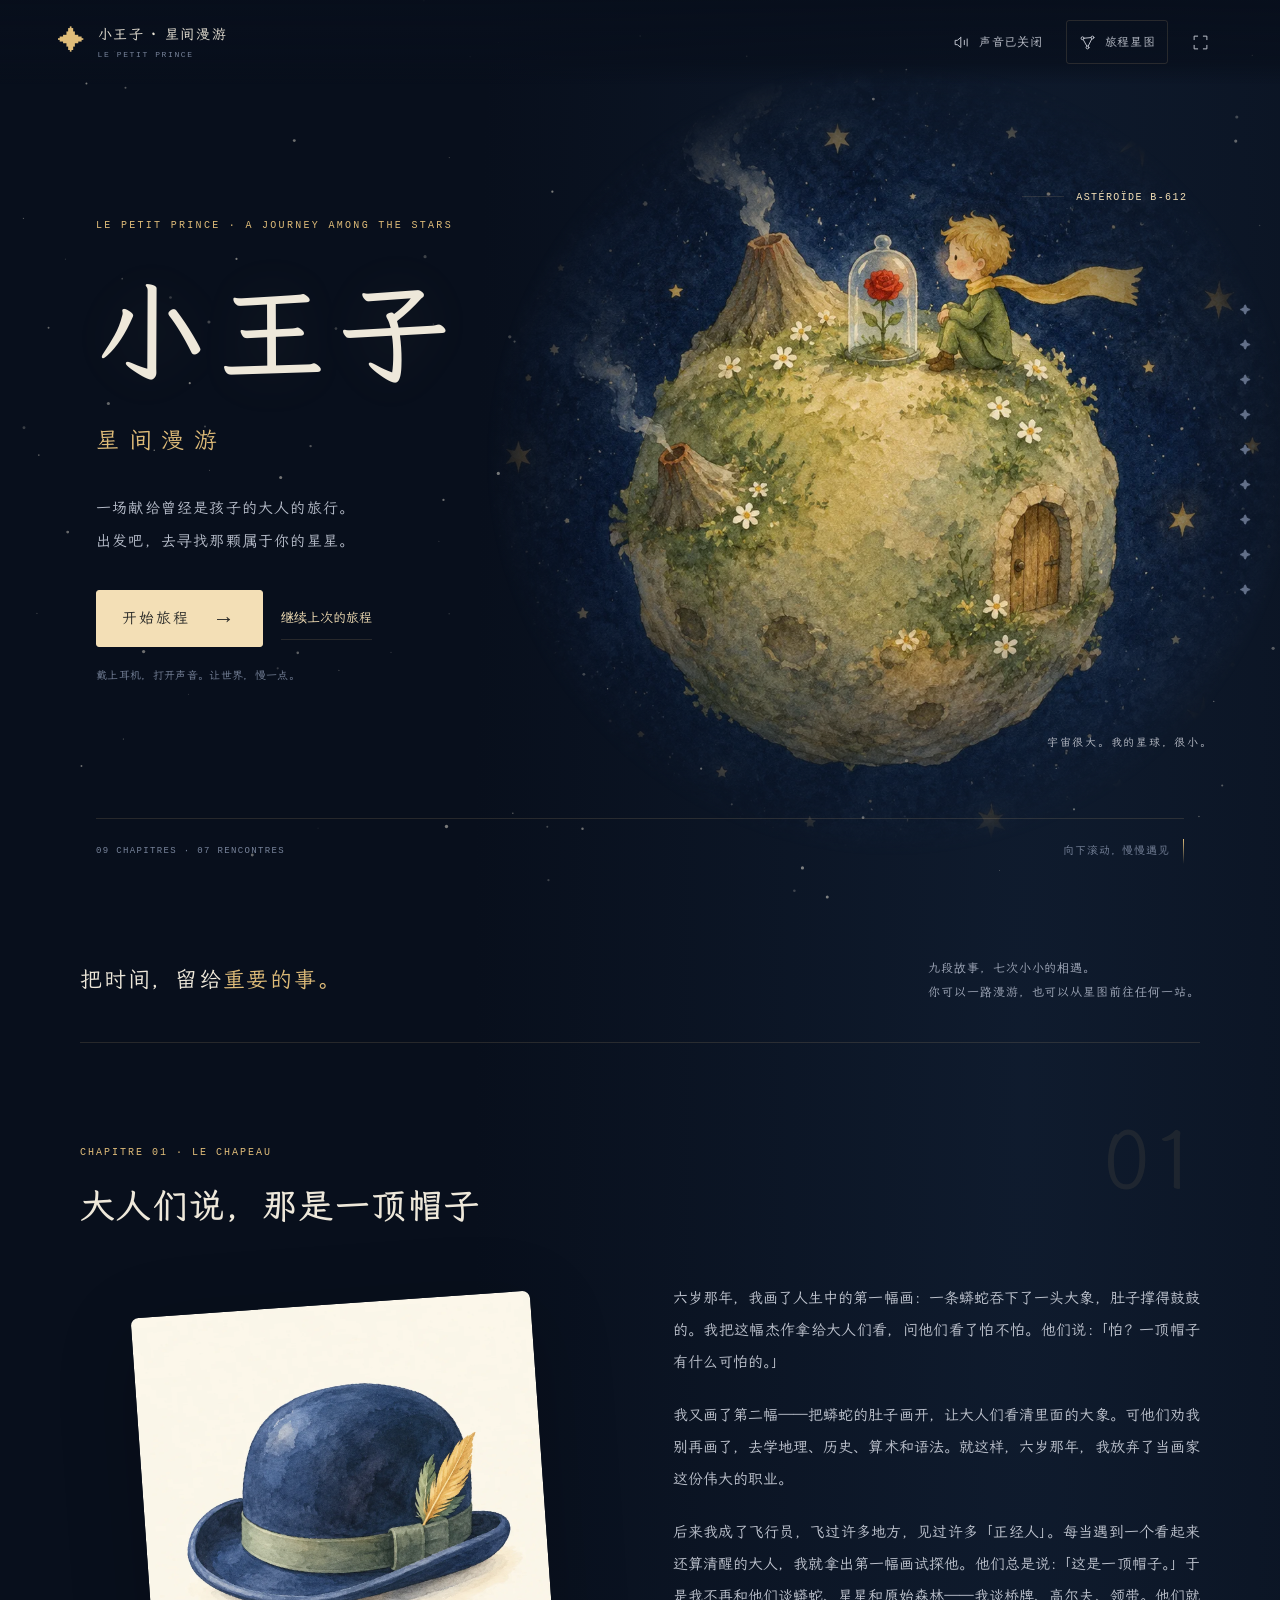
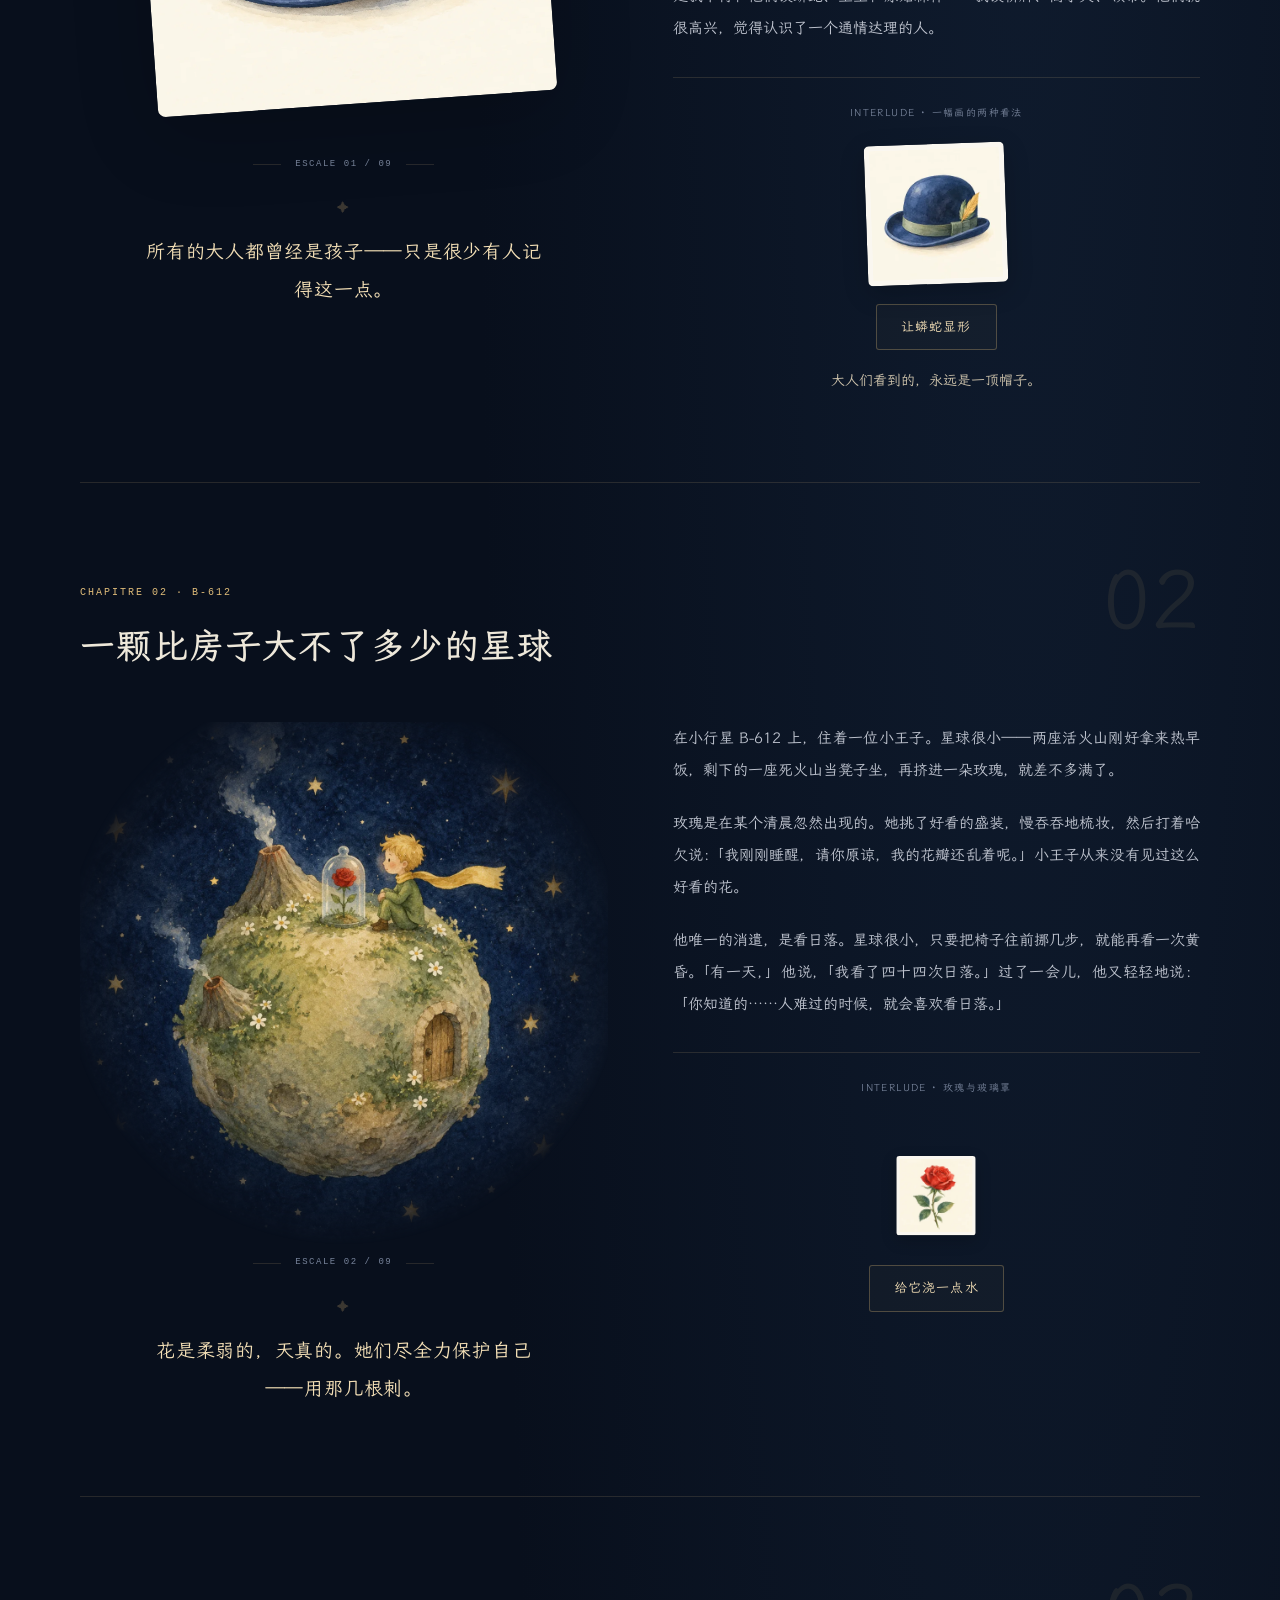
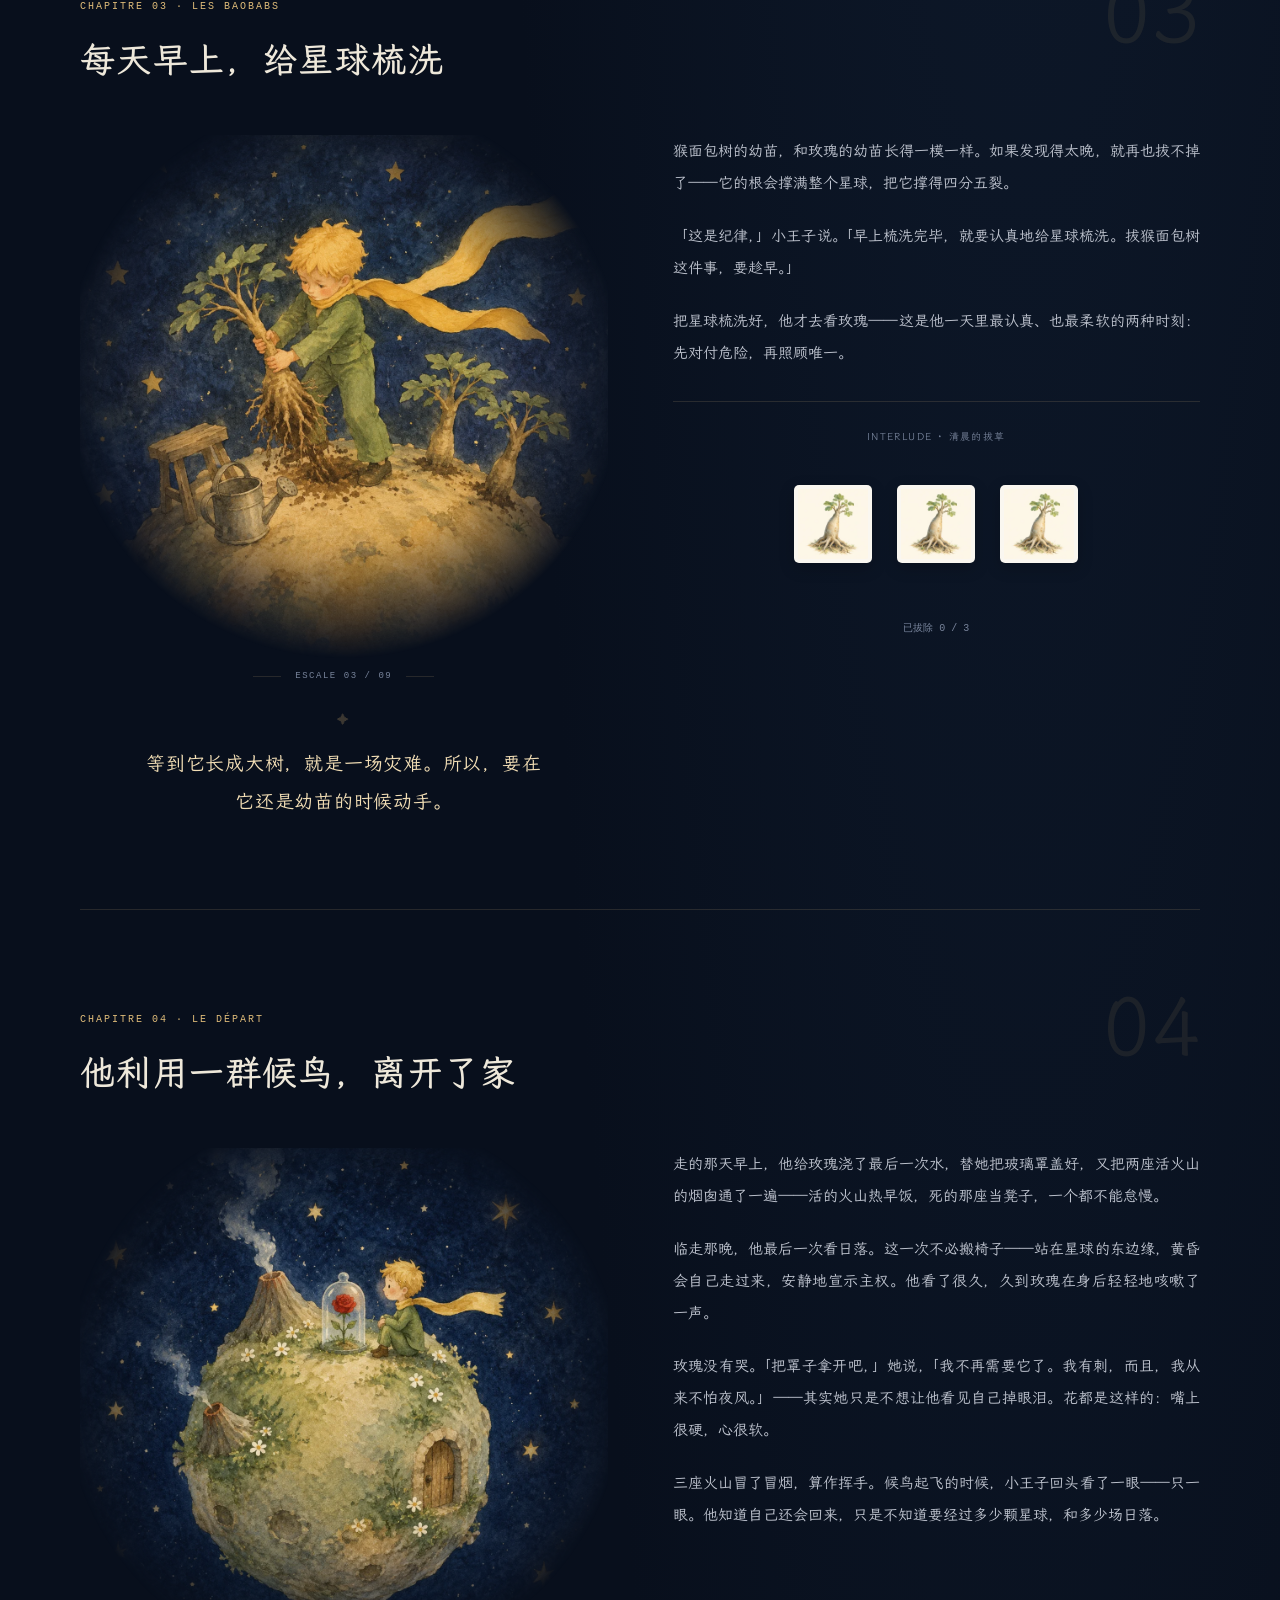
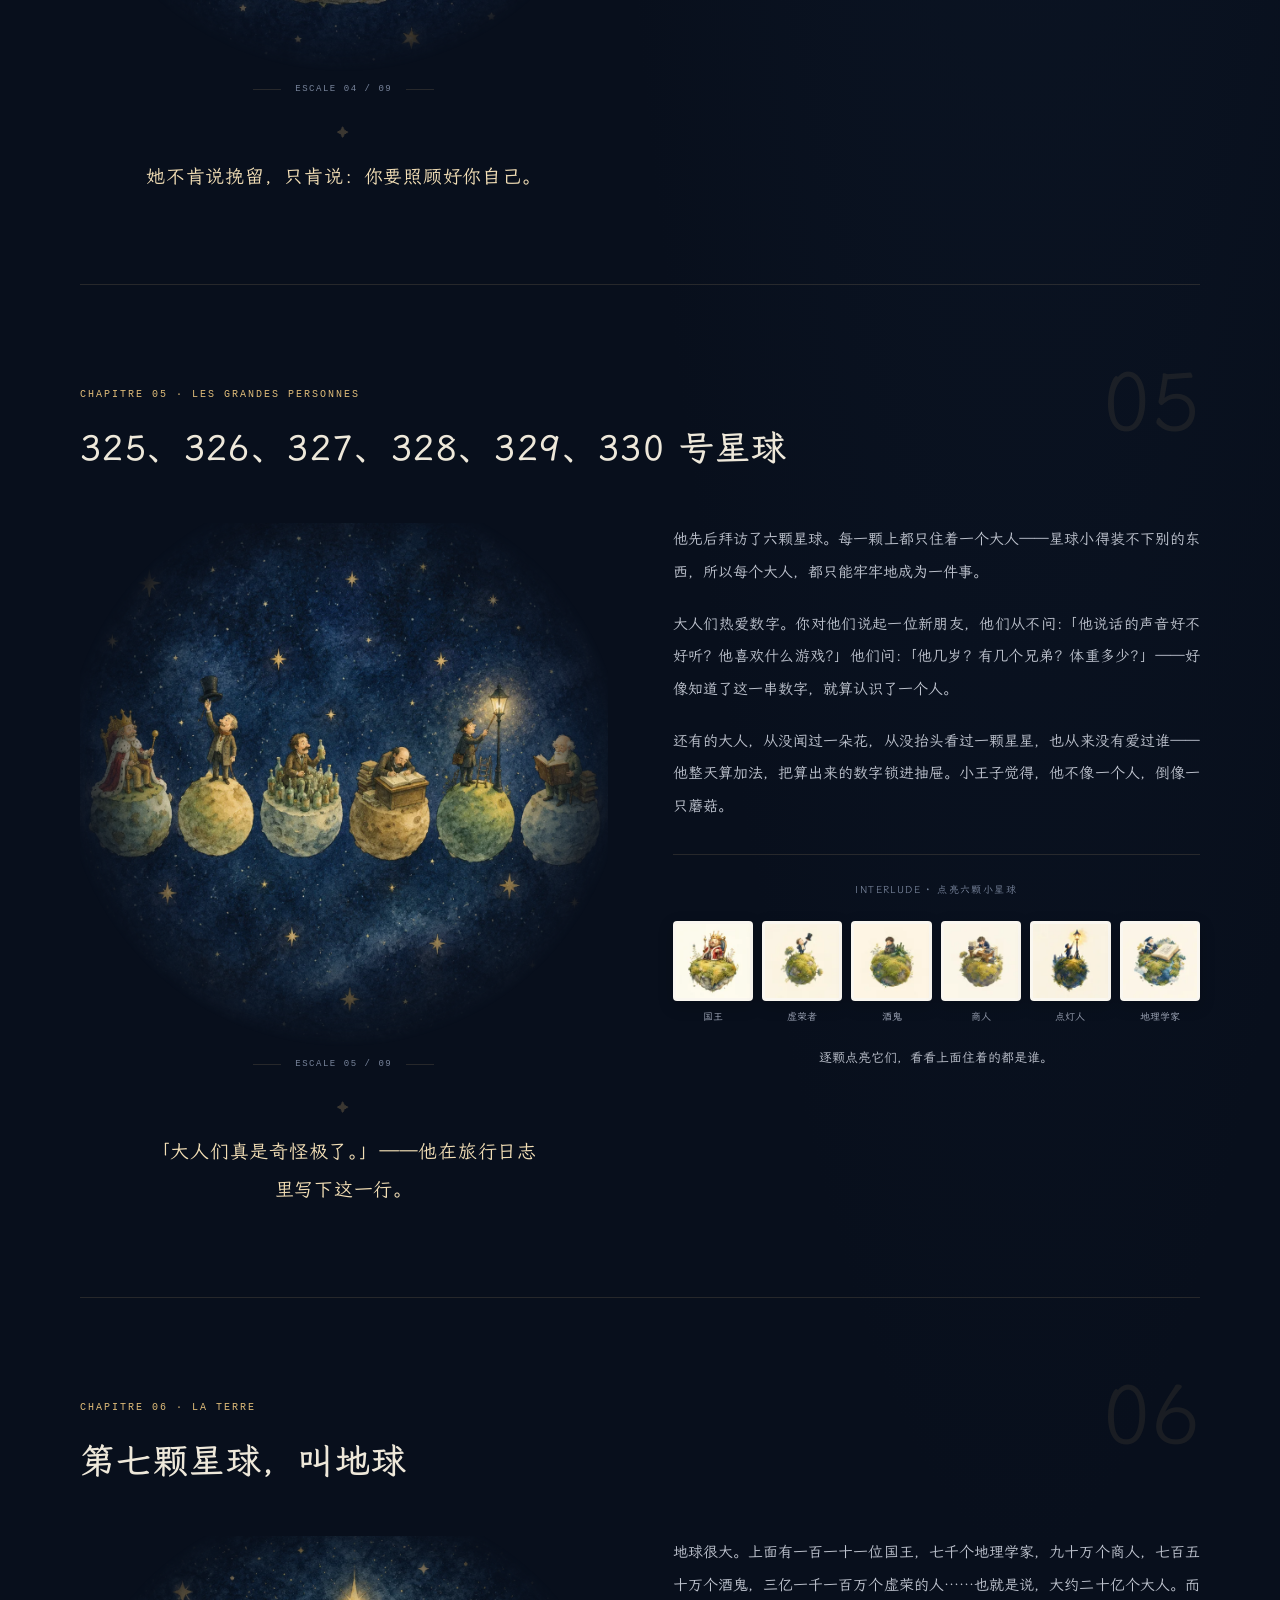
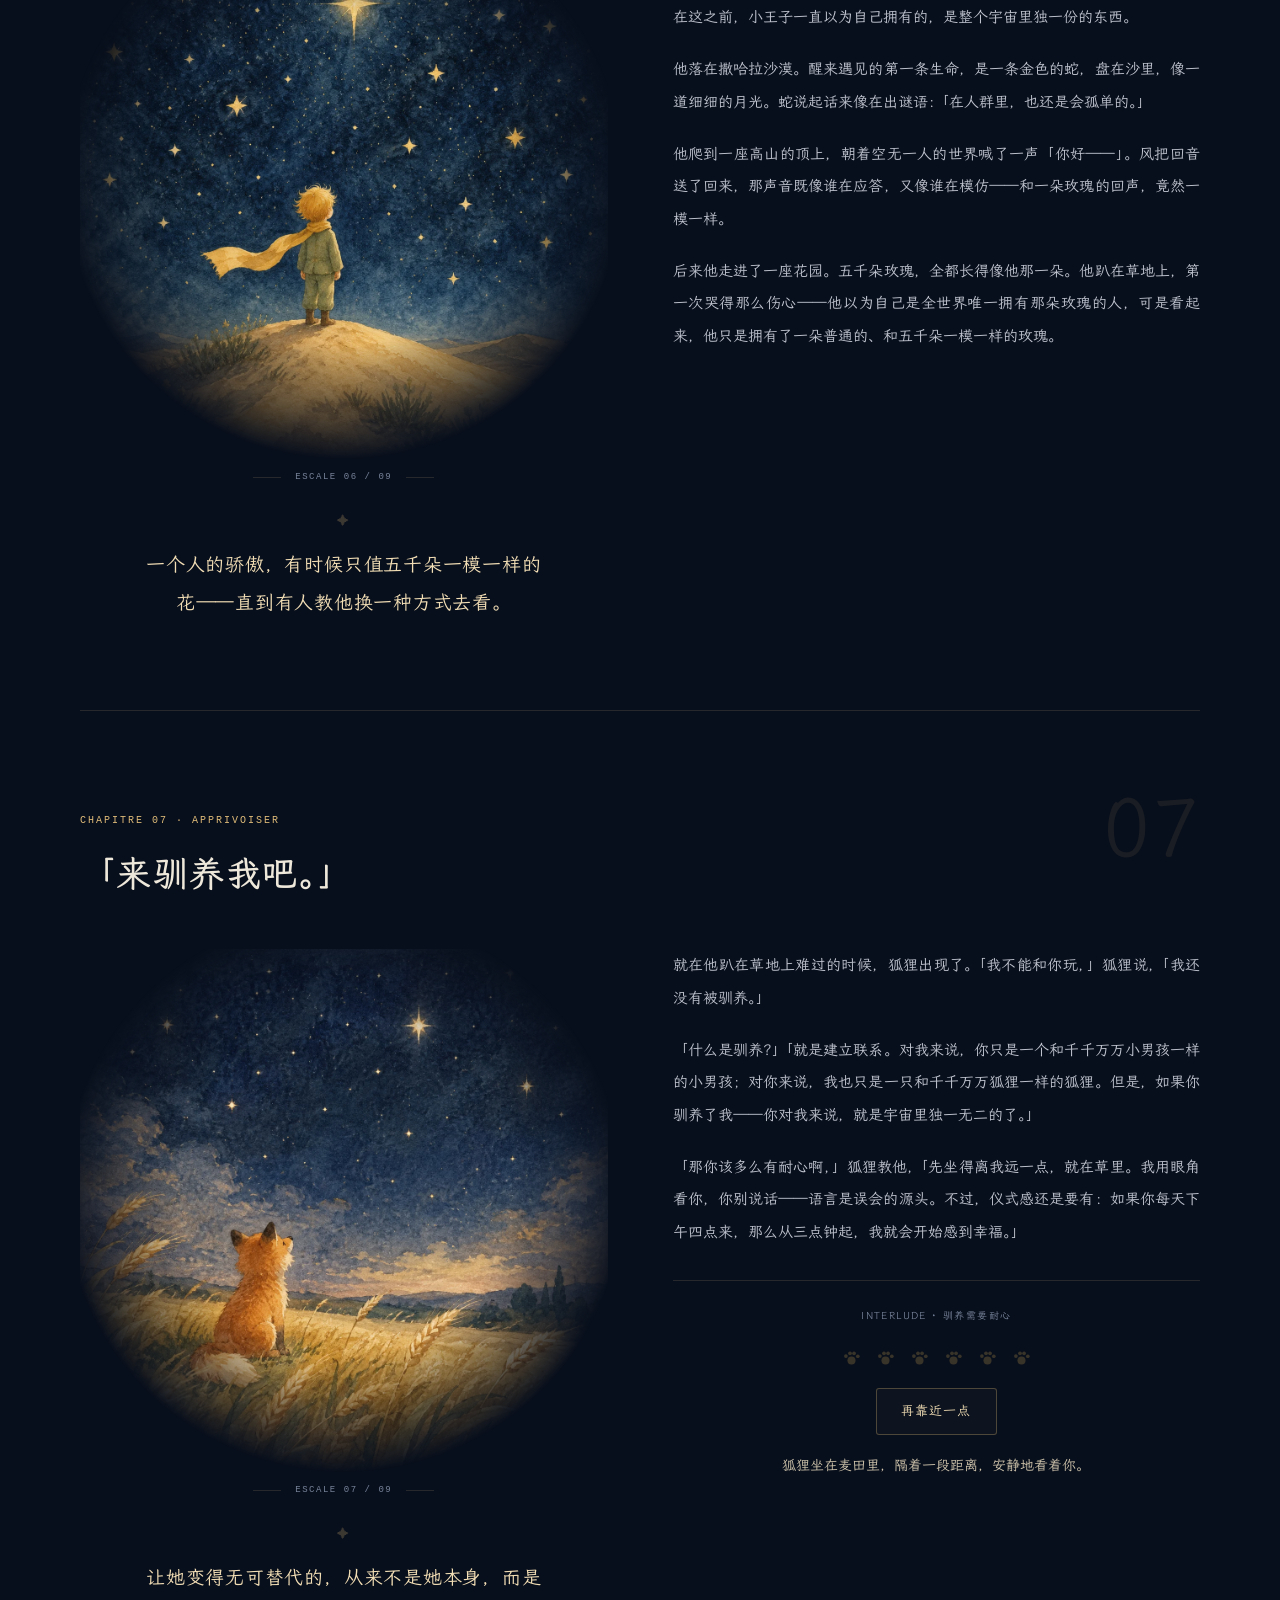
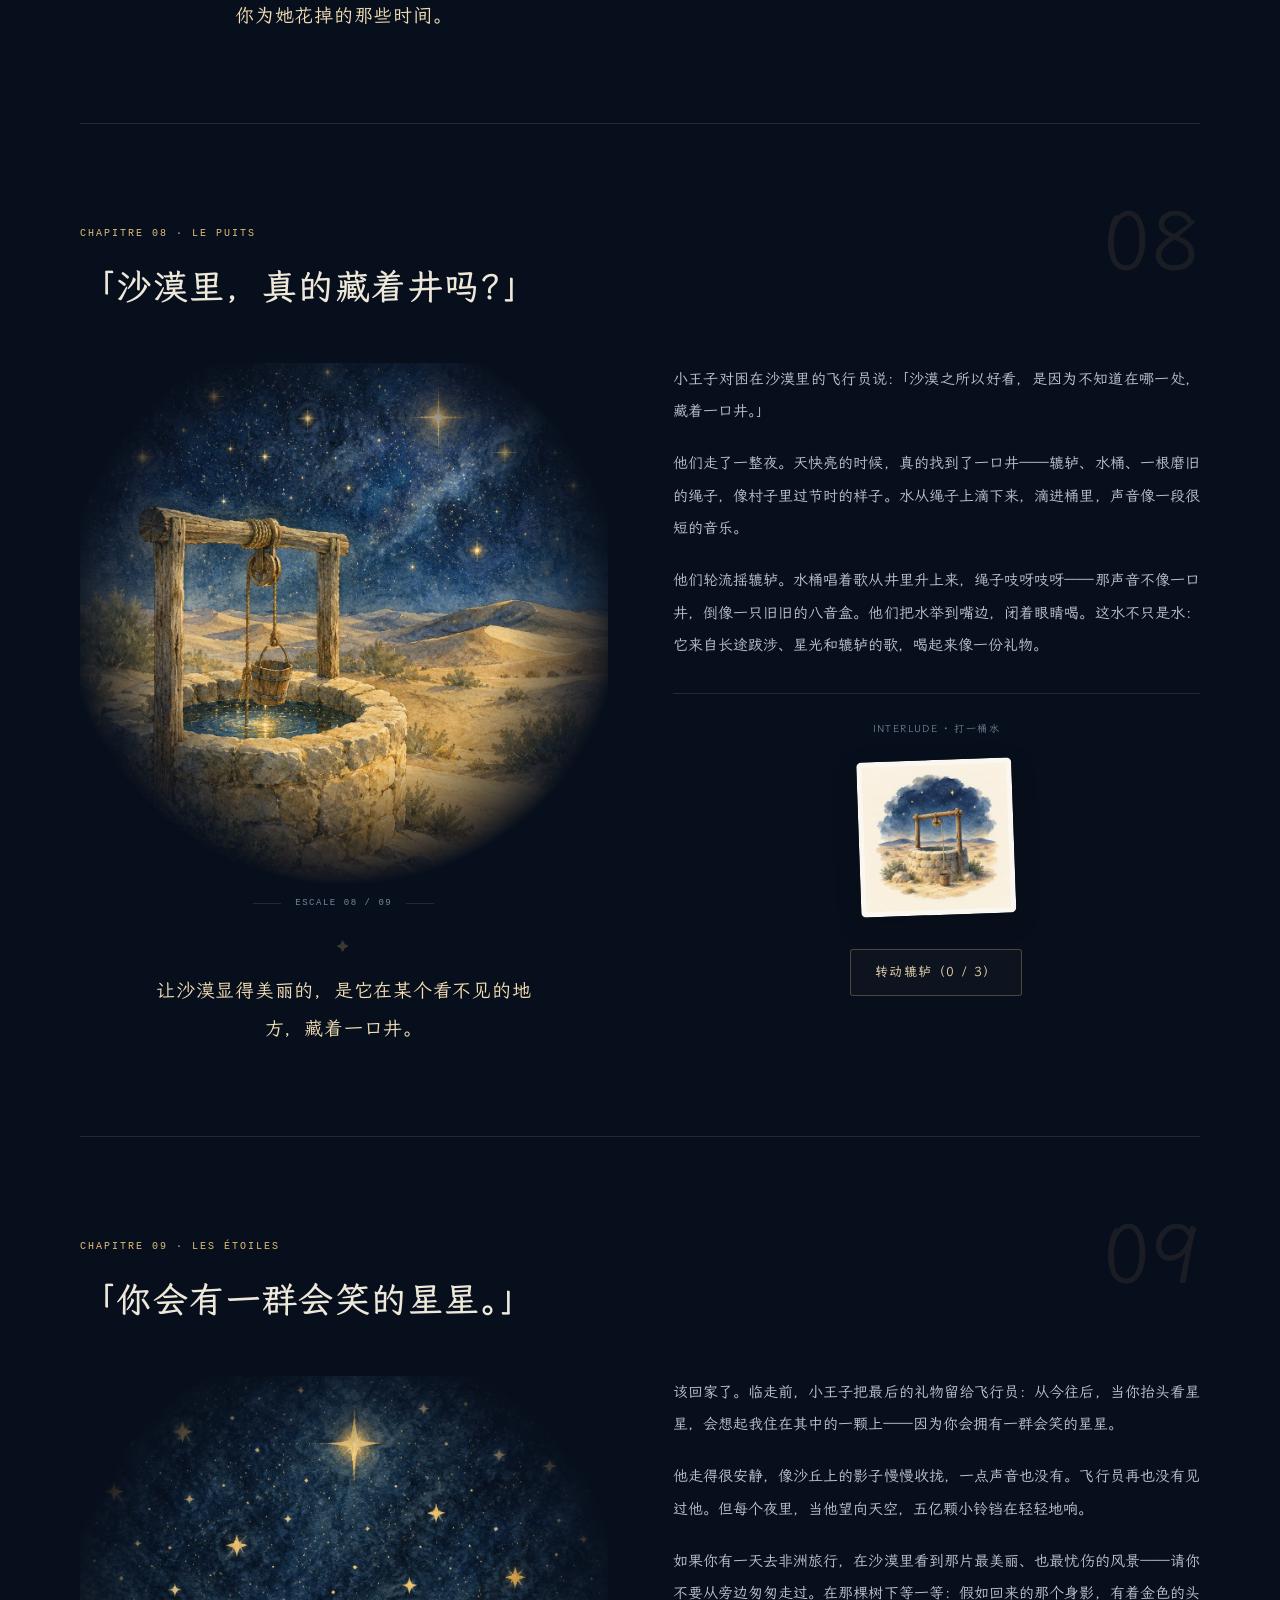
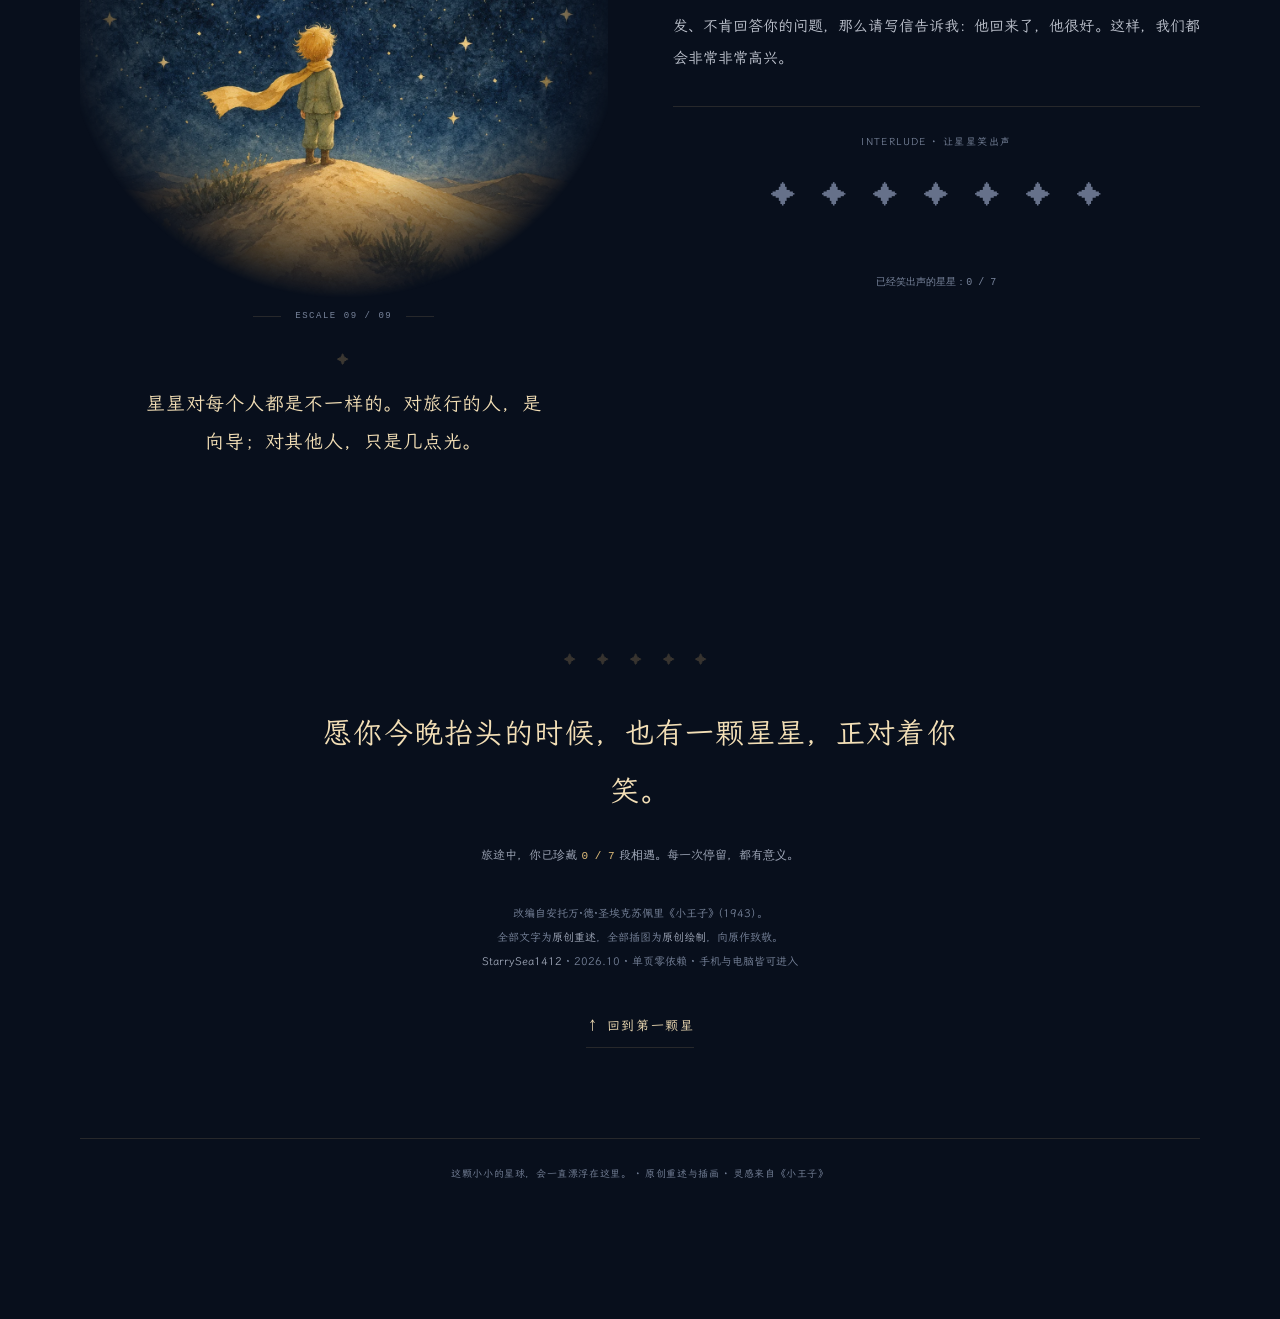
==== commit e10bec85: "site-audit fix: repair mis-spliced CSS rules into the real stylesheet (sandbox tail cleanup, toolkit" ====
--- a/index.html
+++ b/index.html
@@ -312,4 +312,4 @@
 
 
 </body>
-</html>img{max-width:100%;height:auto}\n
+</html>
